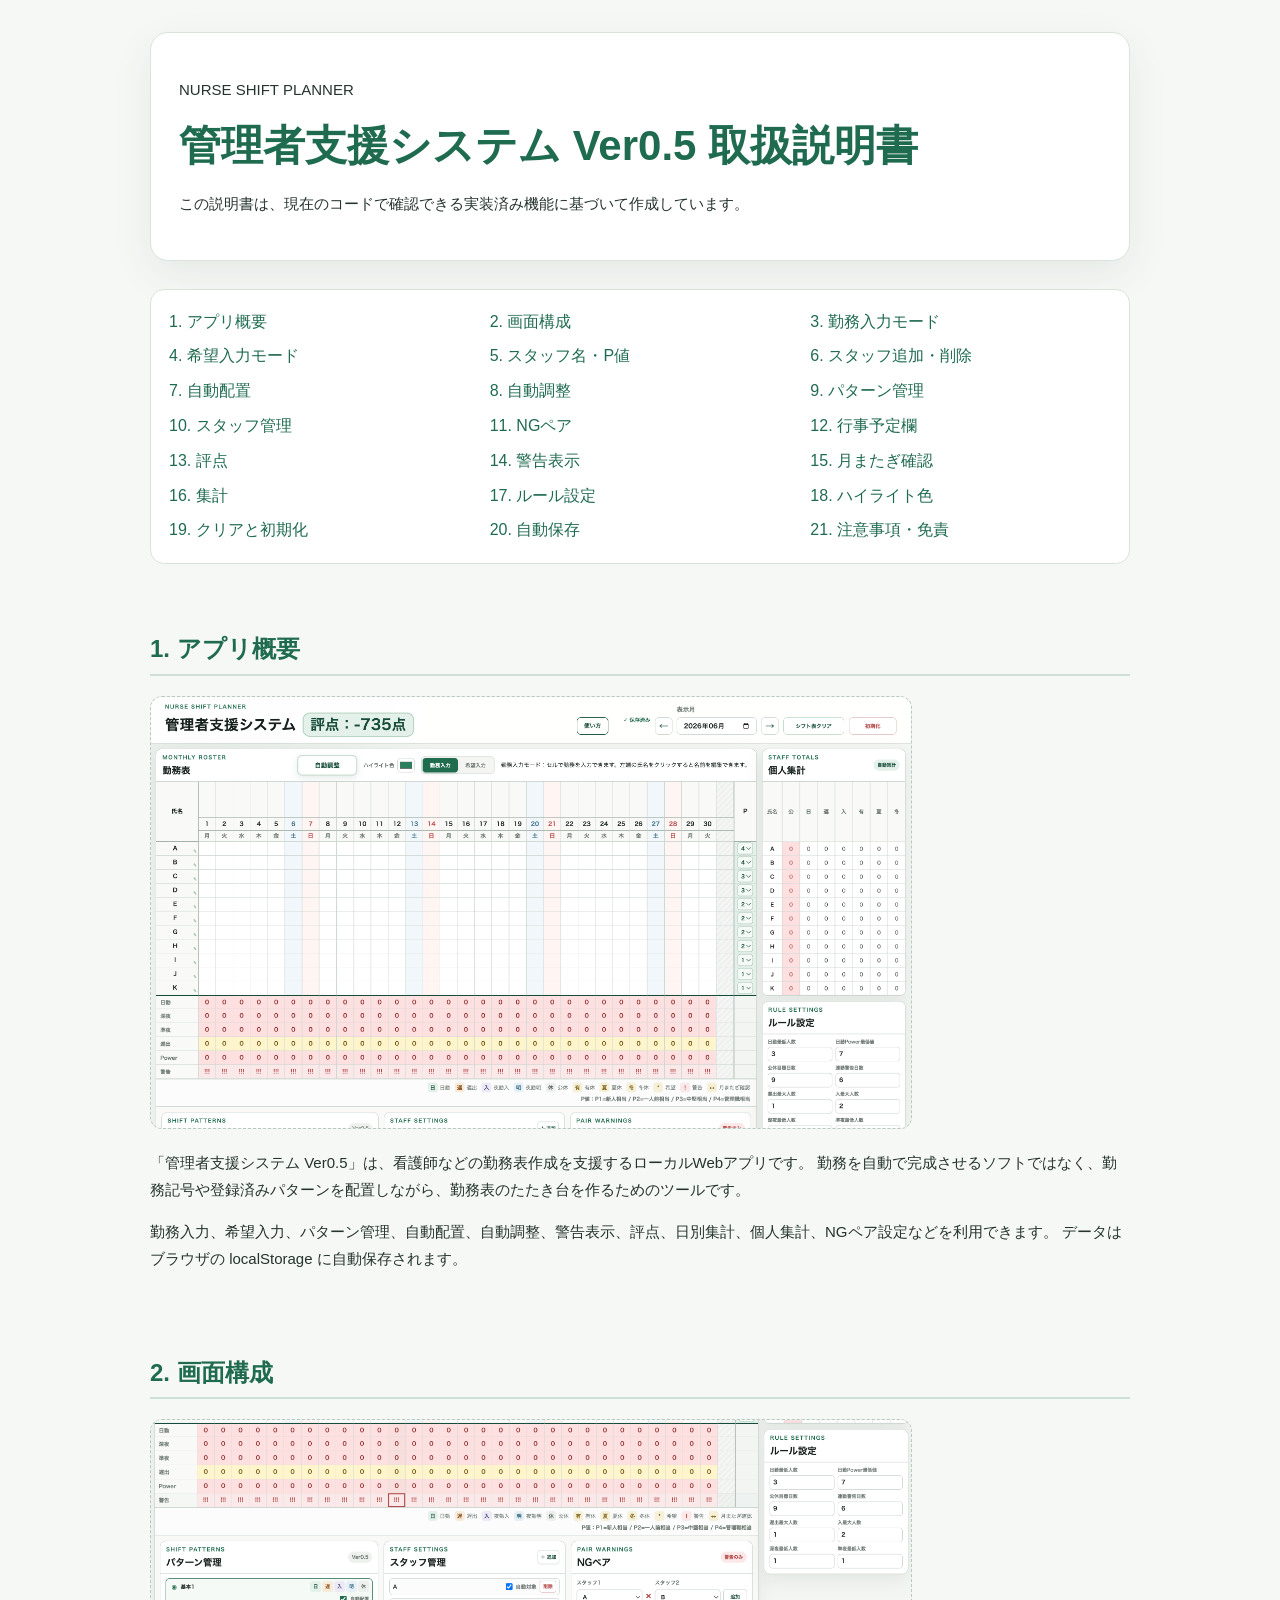
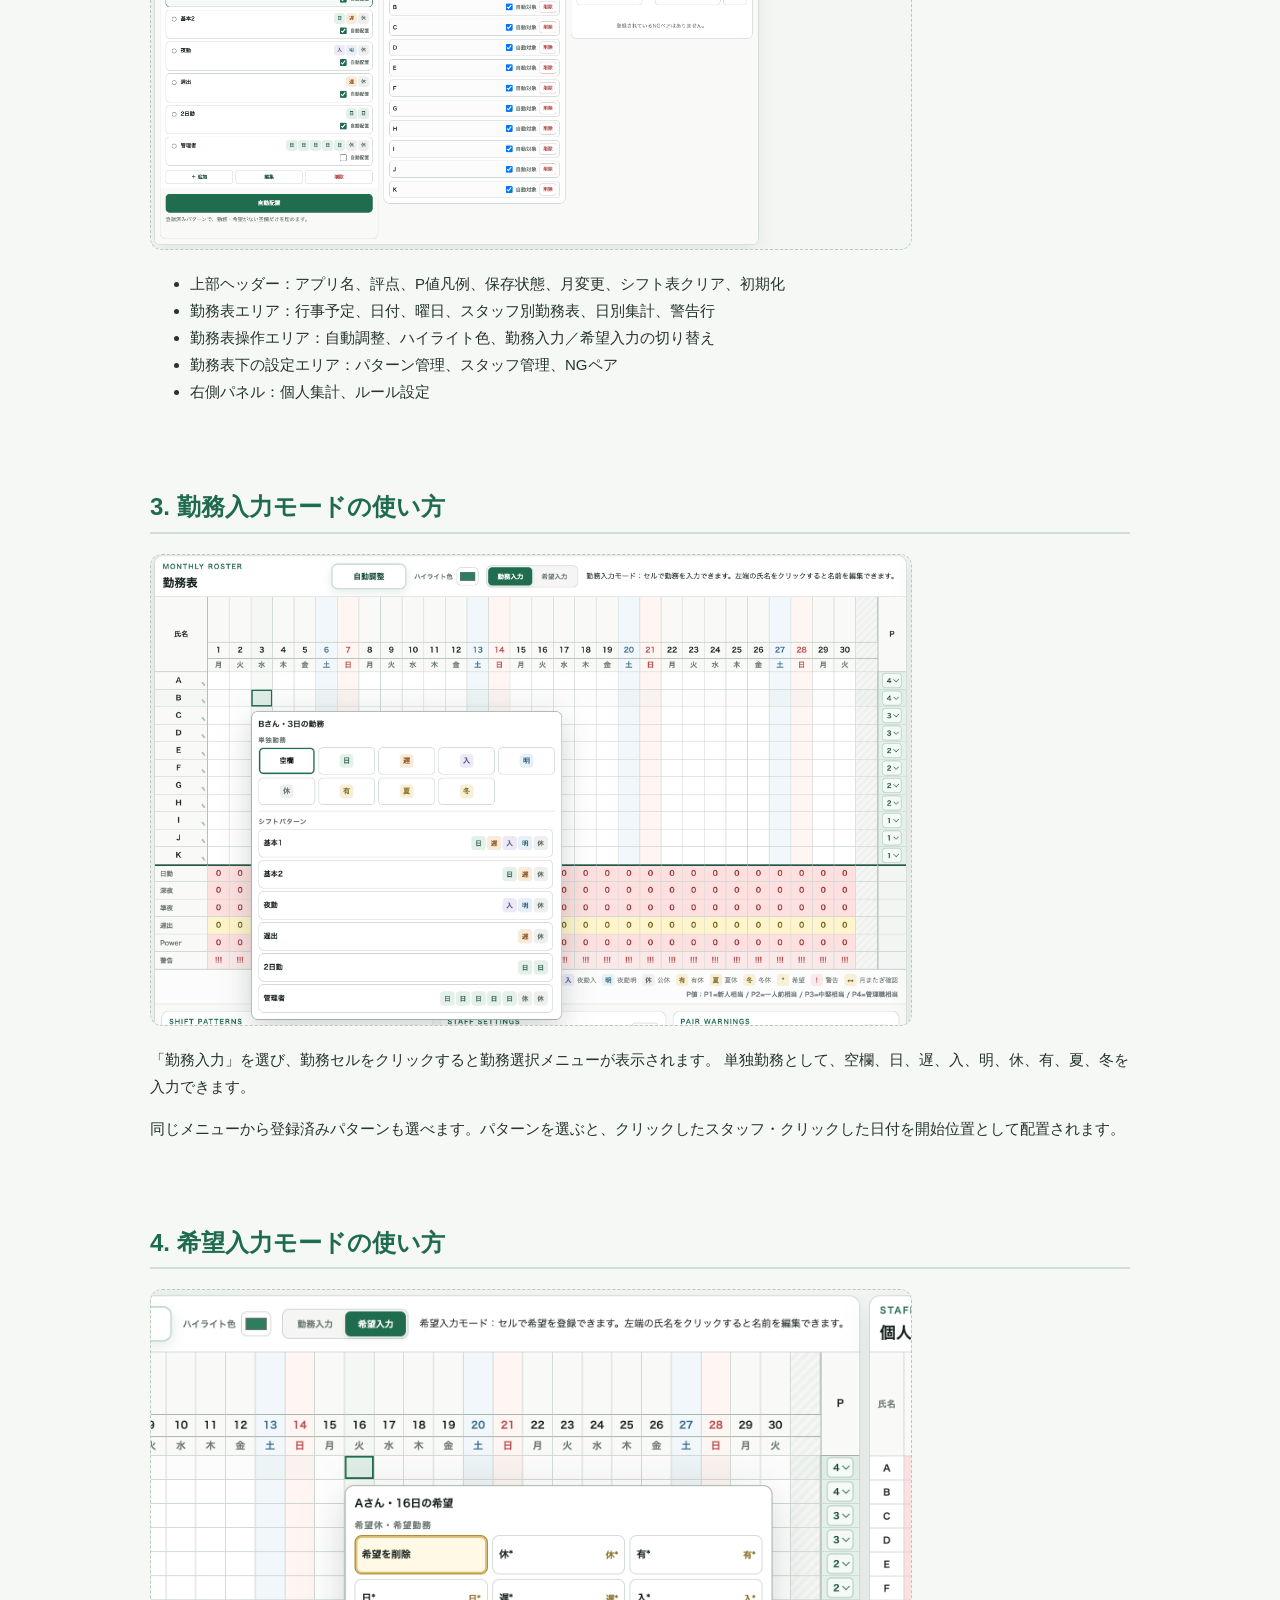
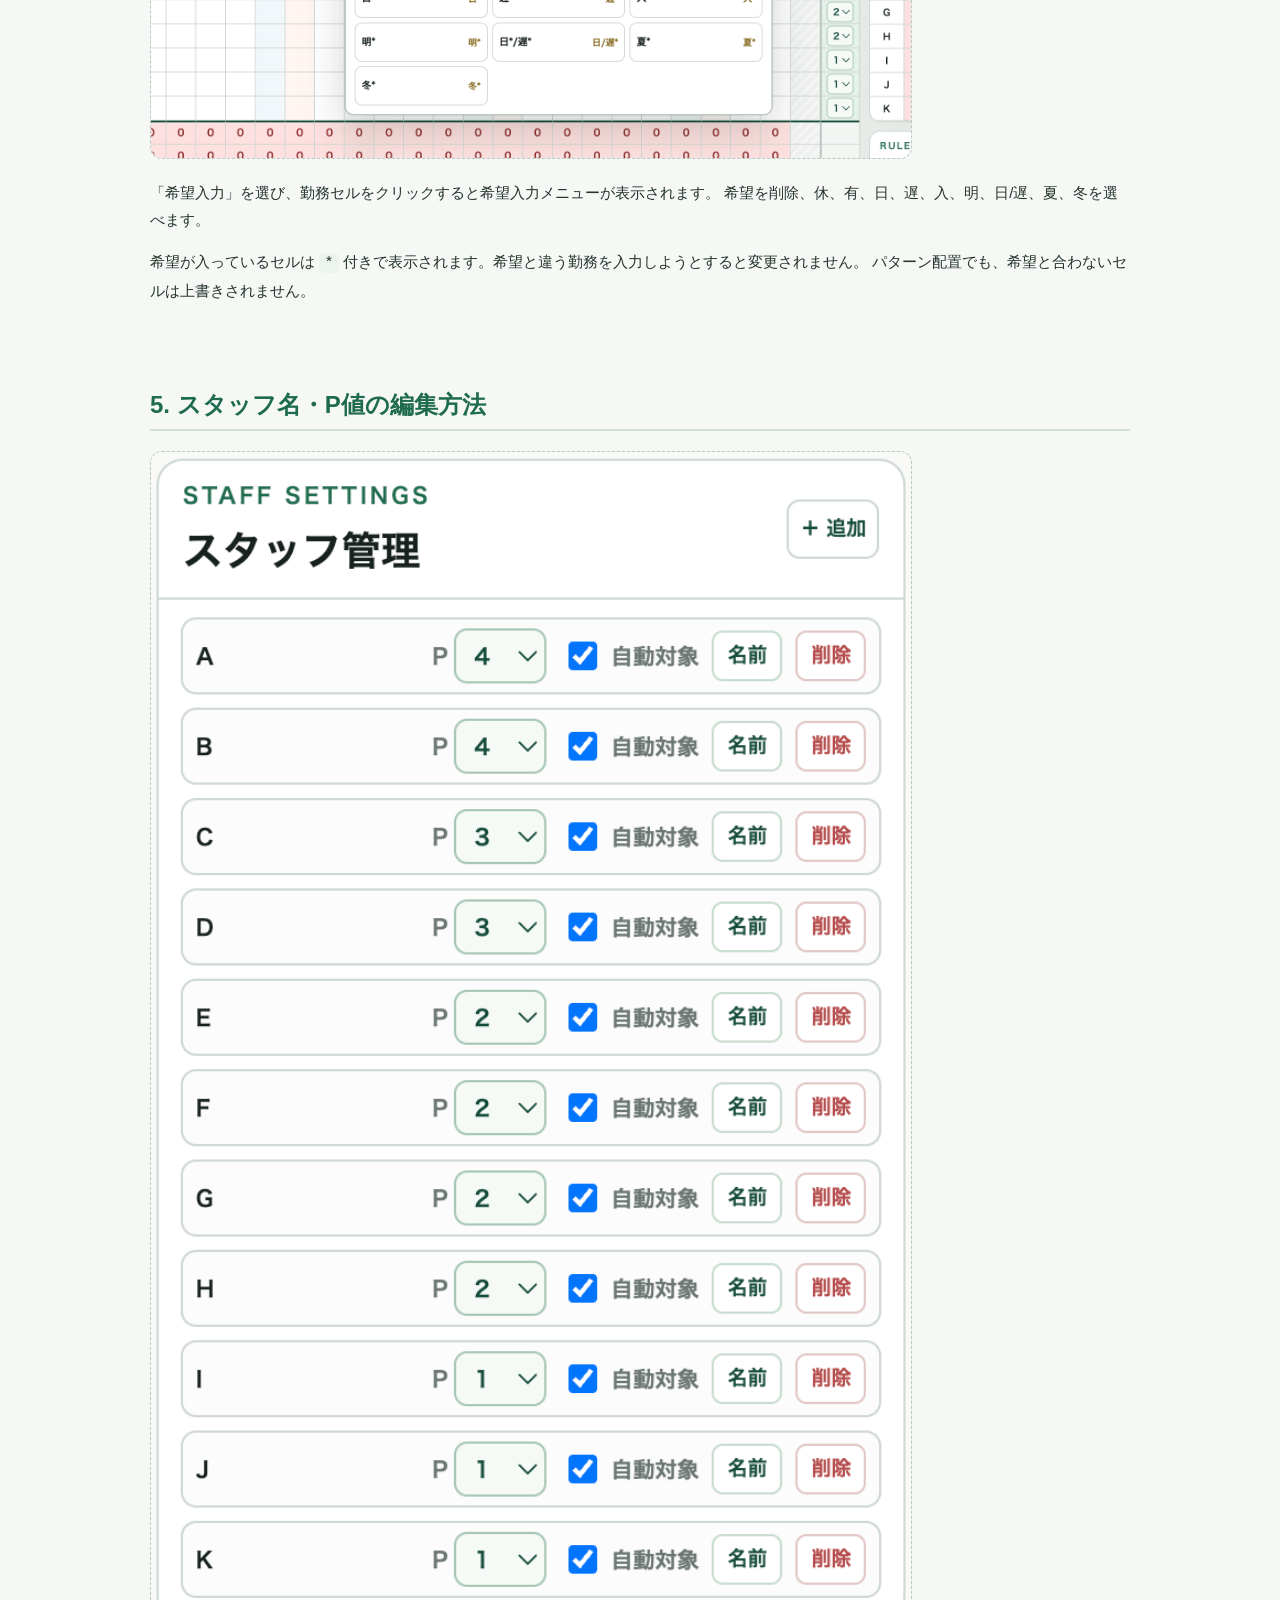
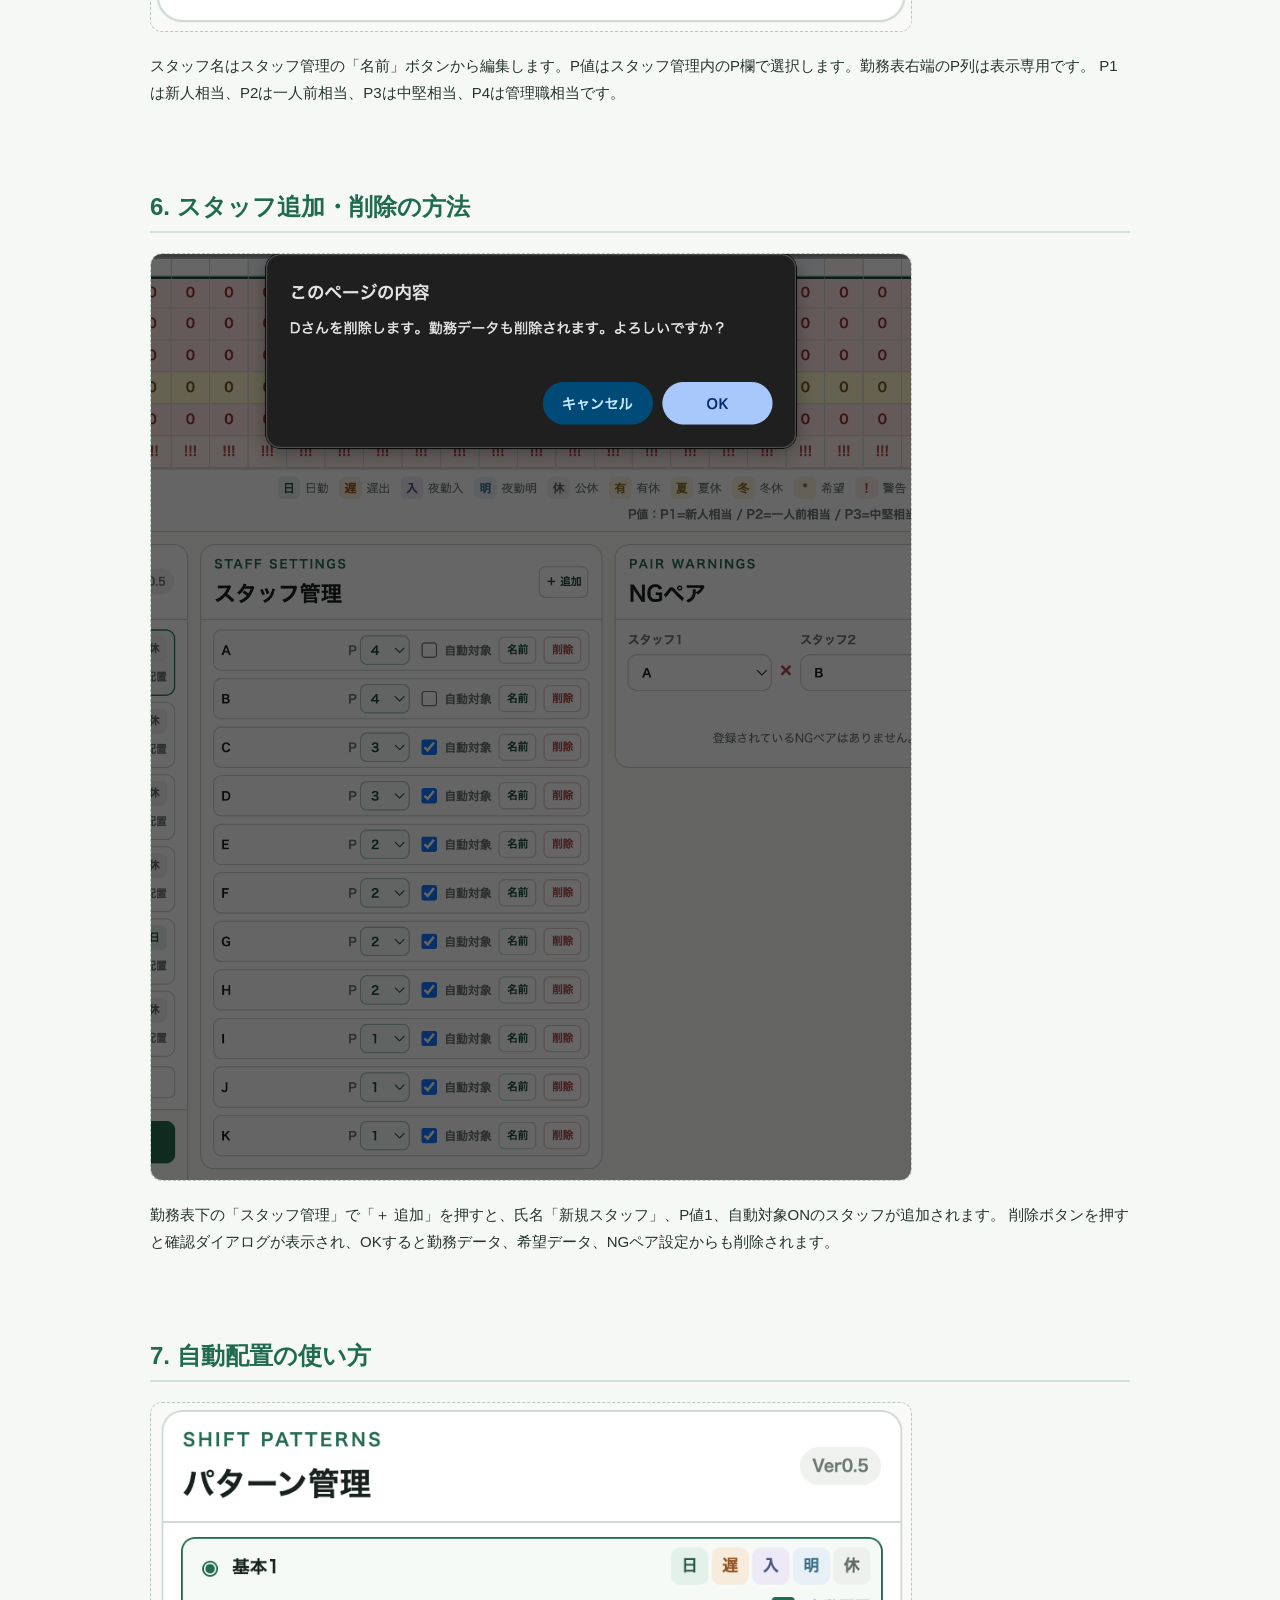
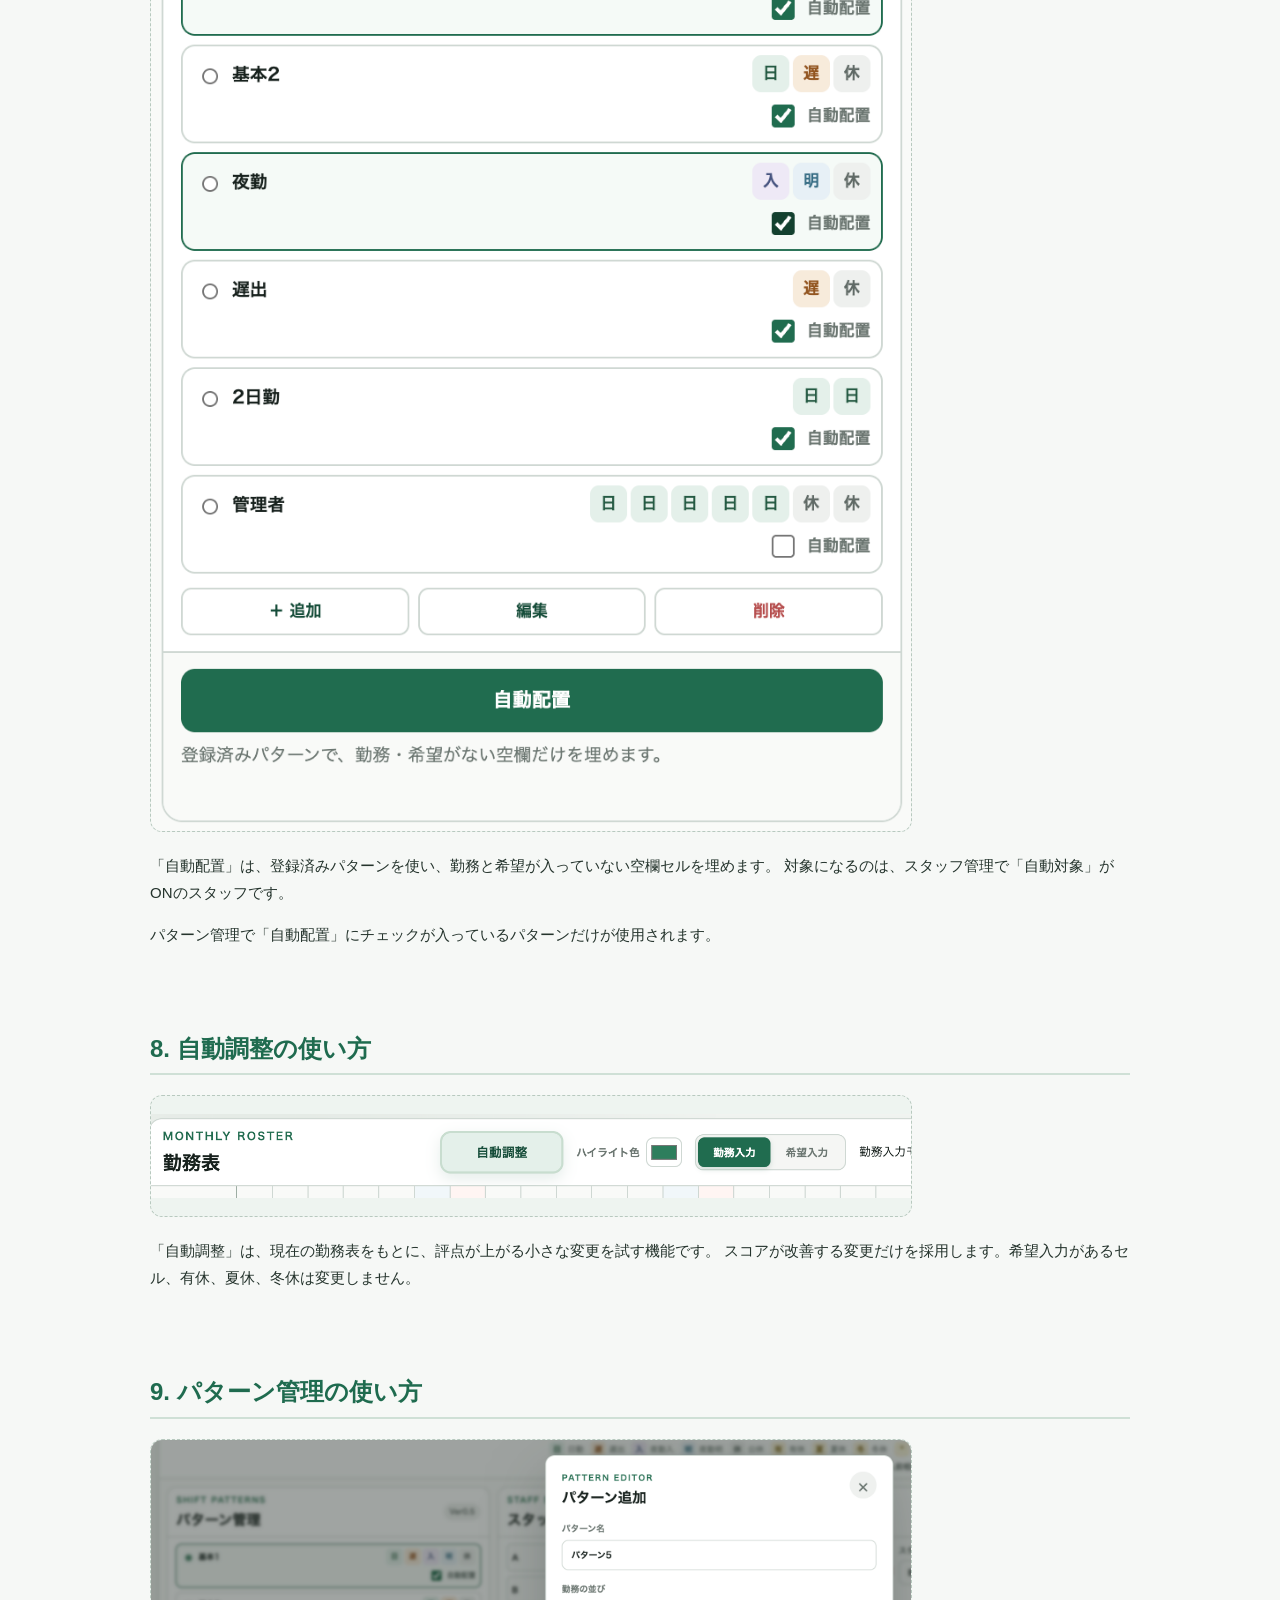
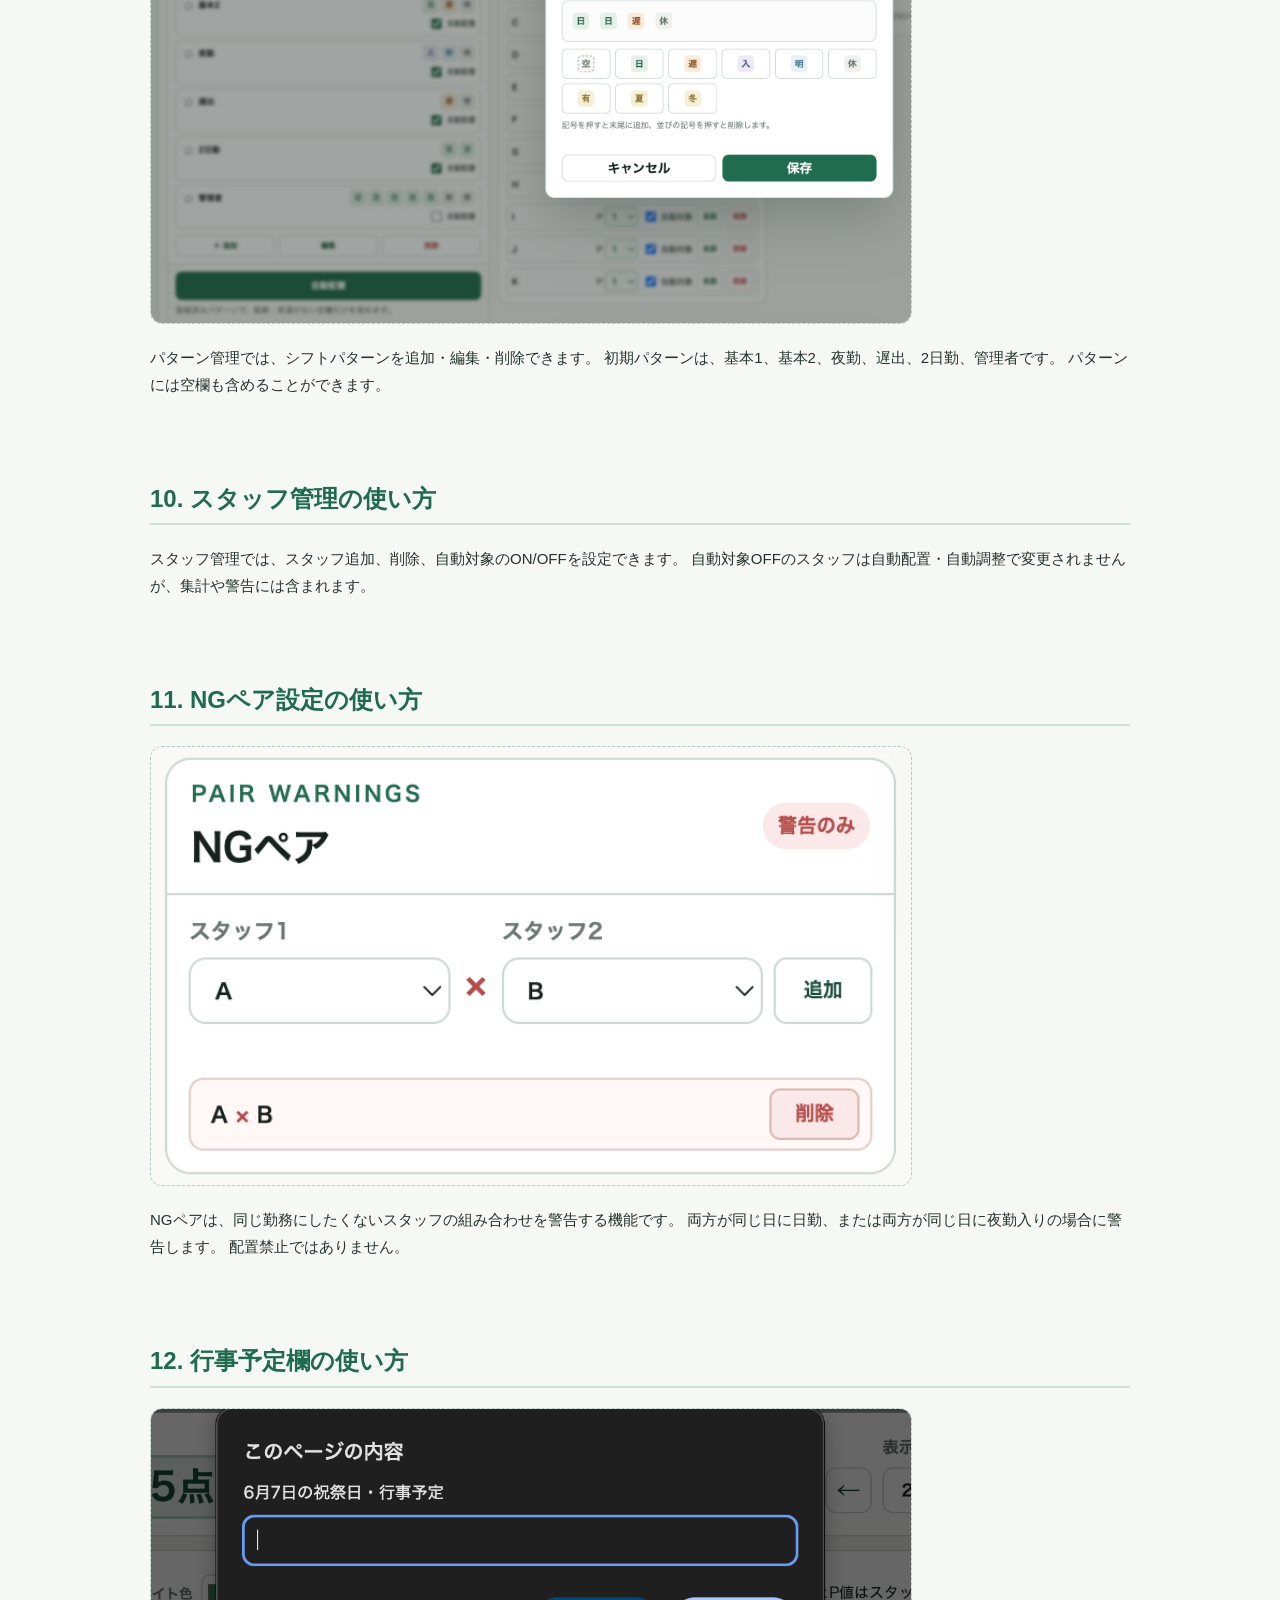
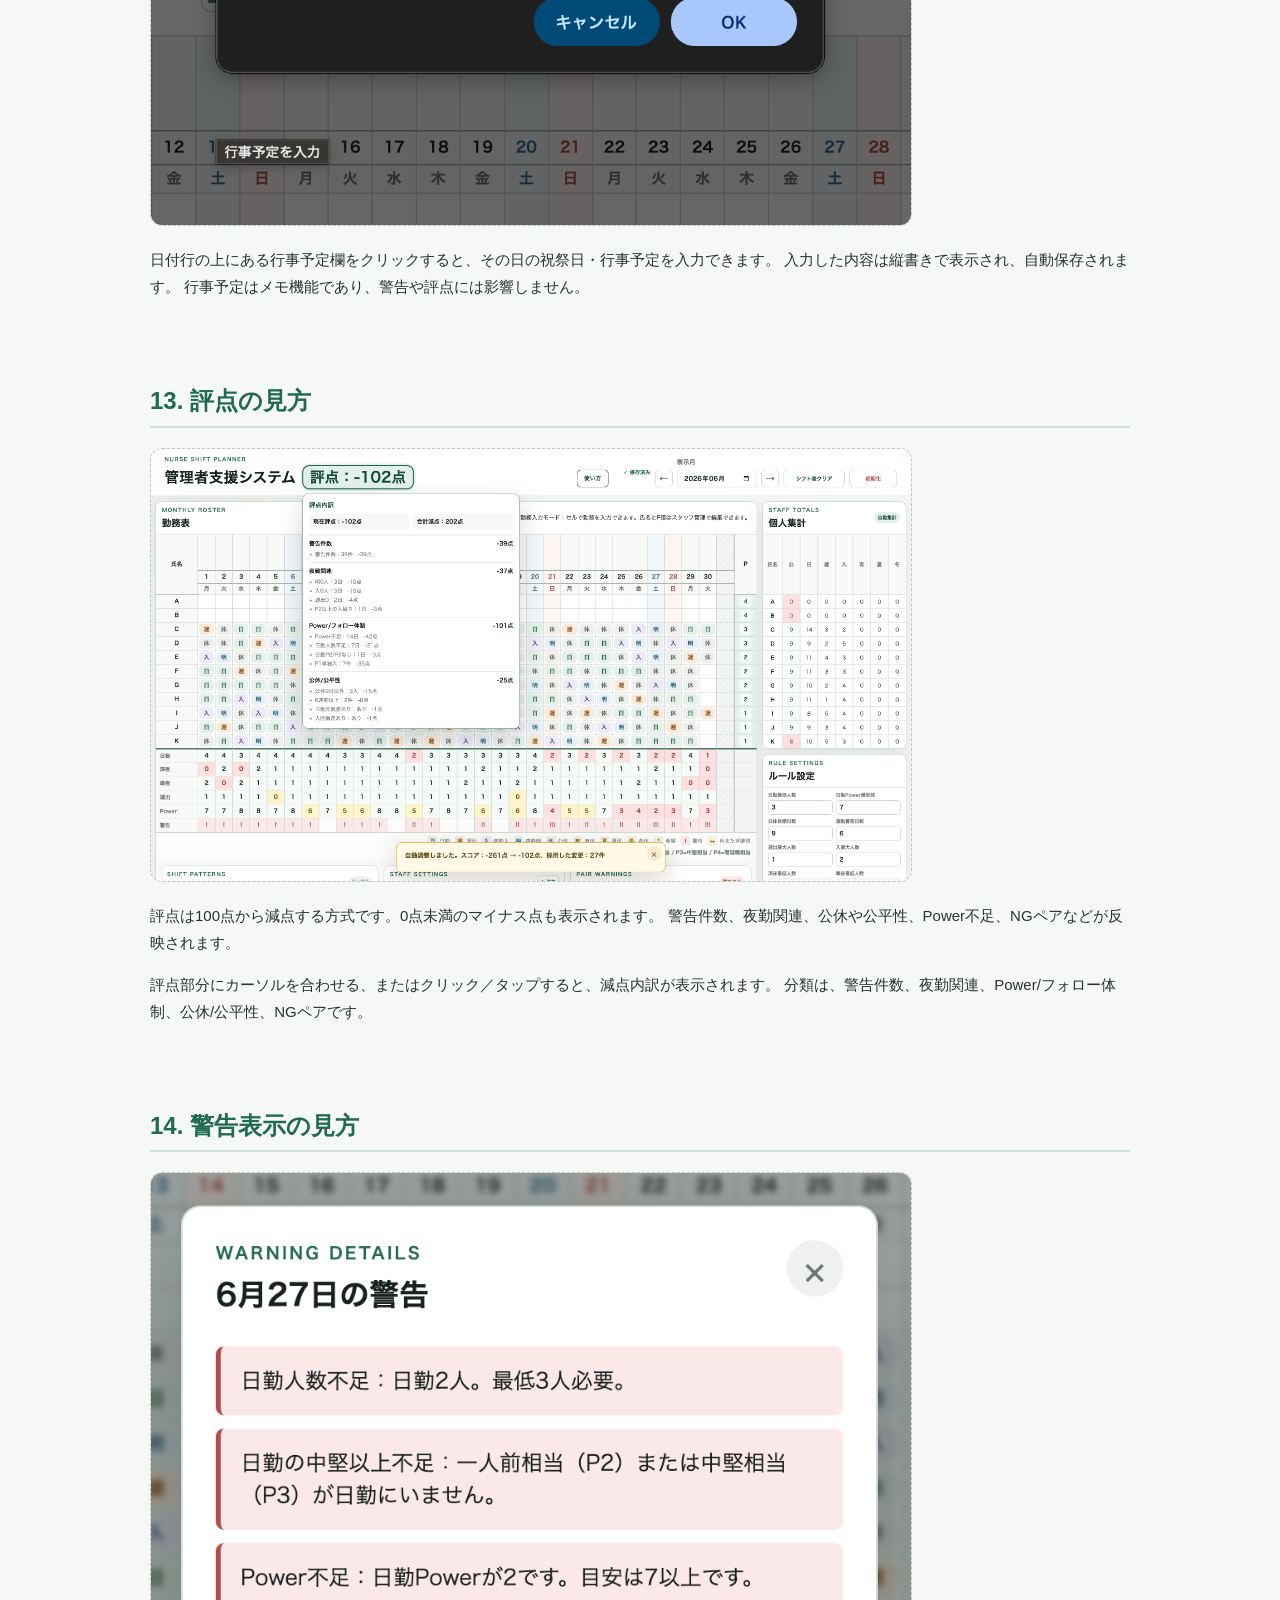
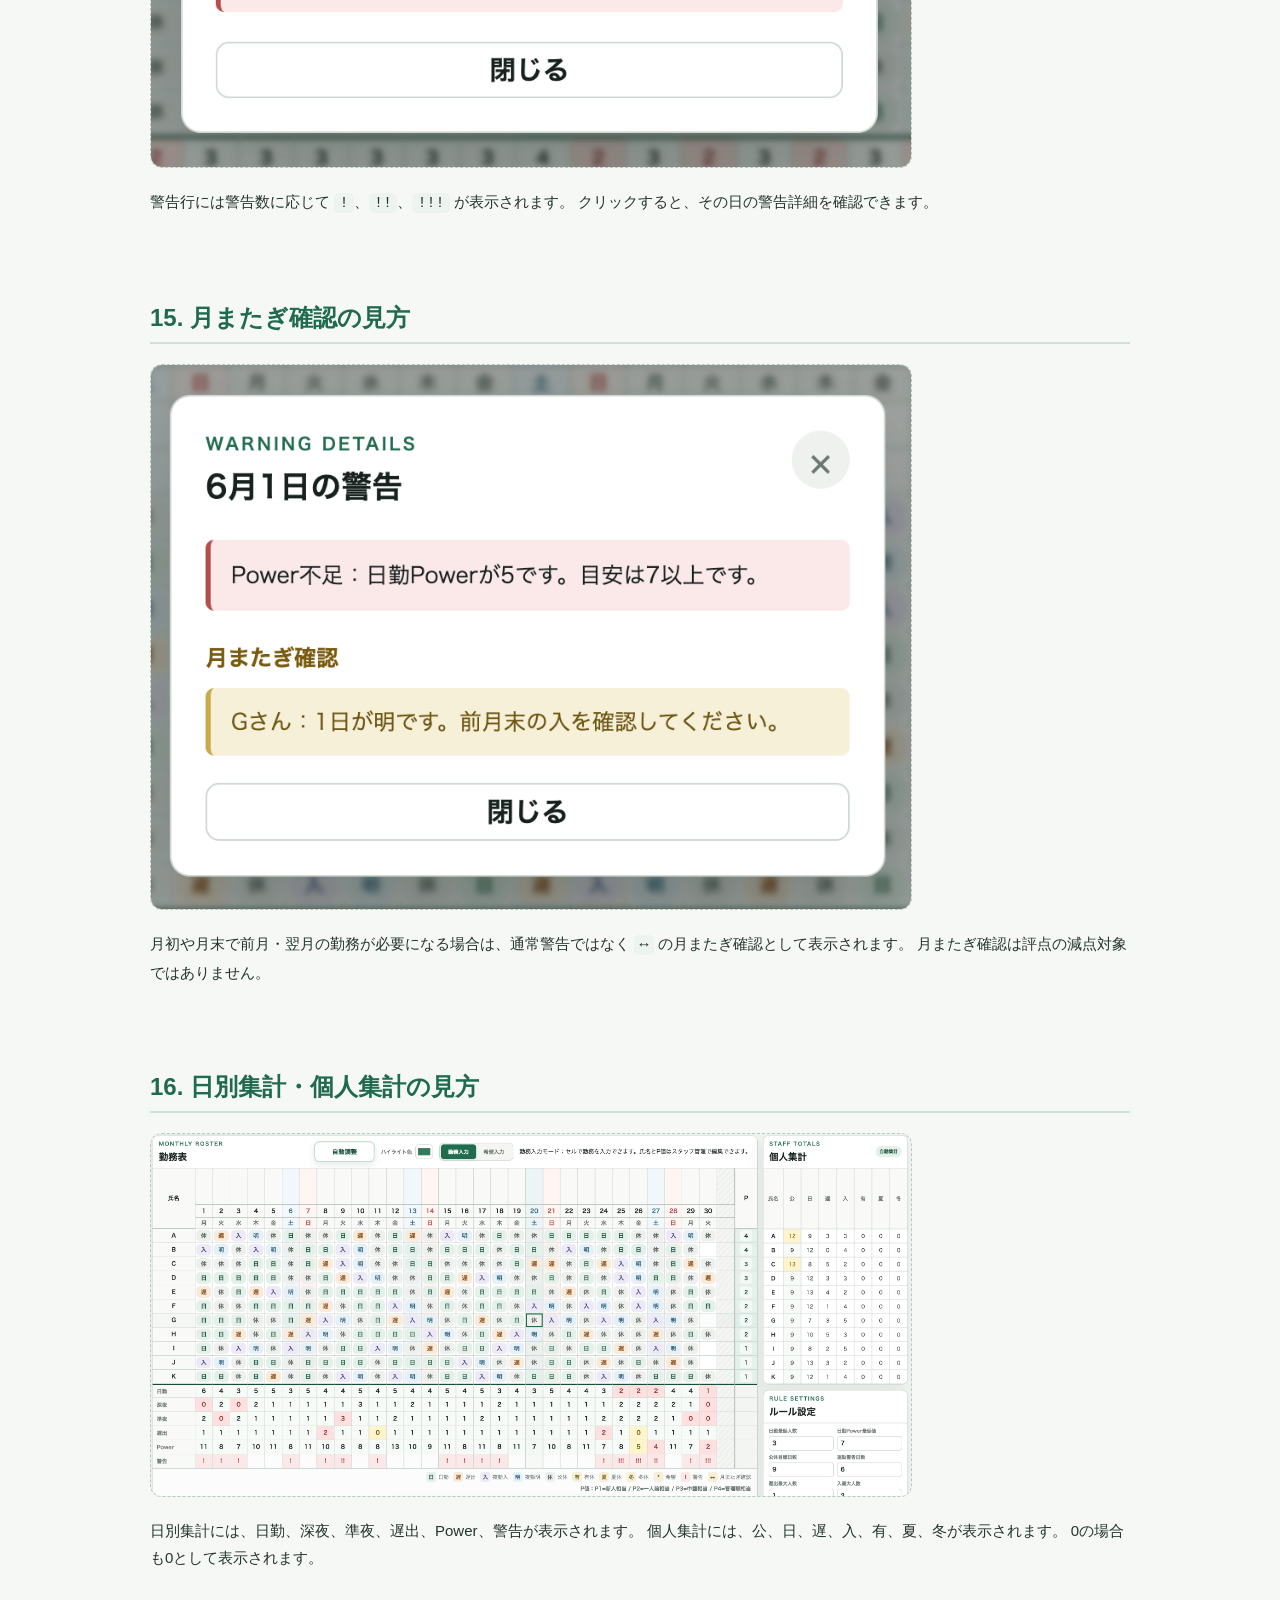
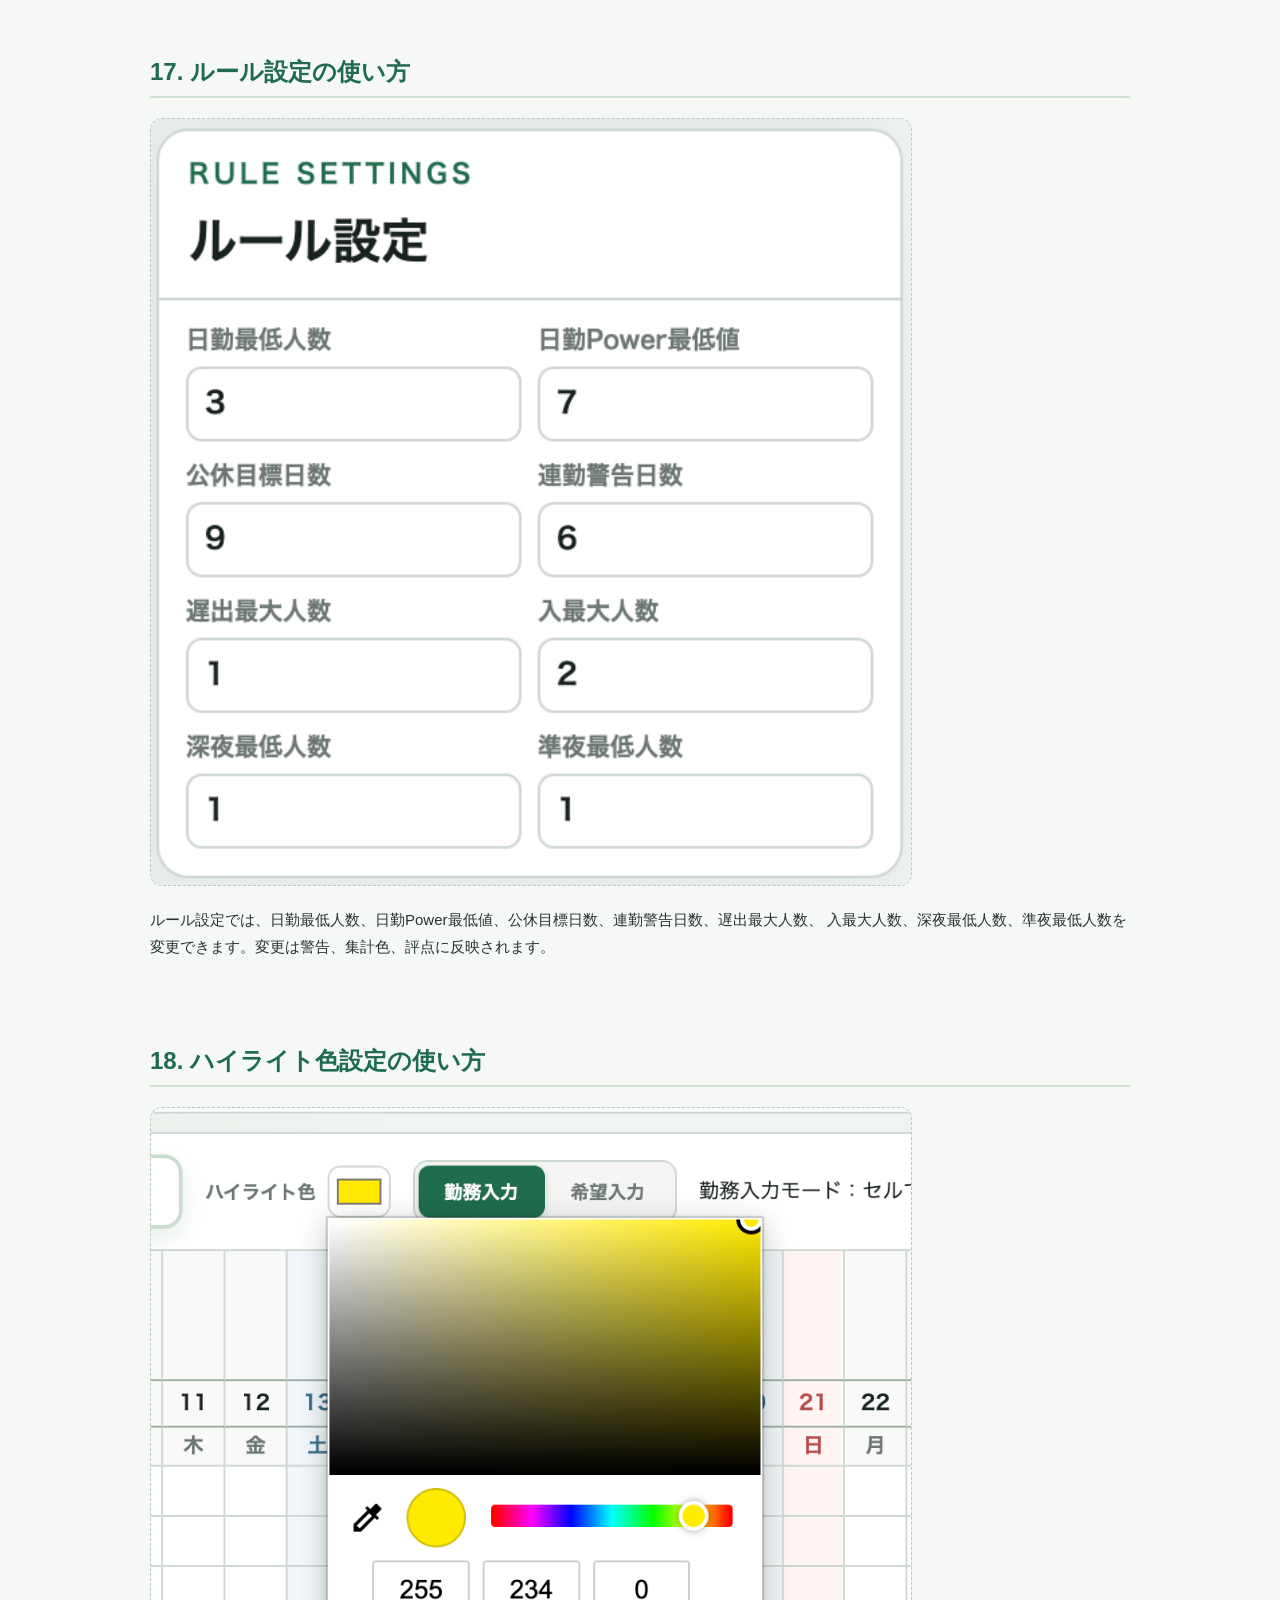
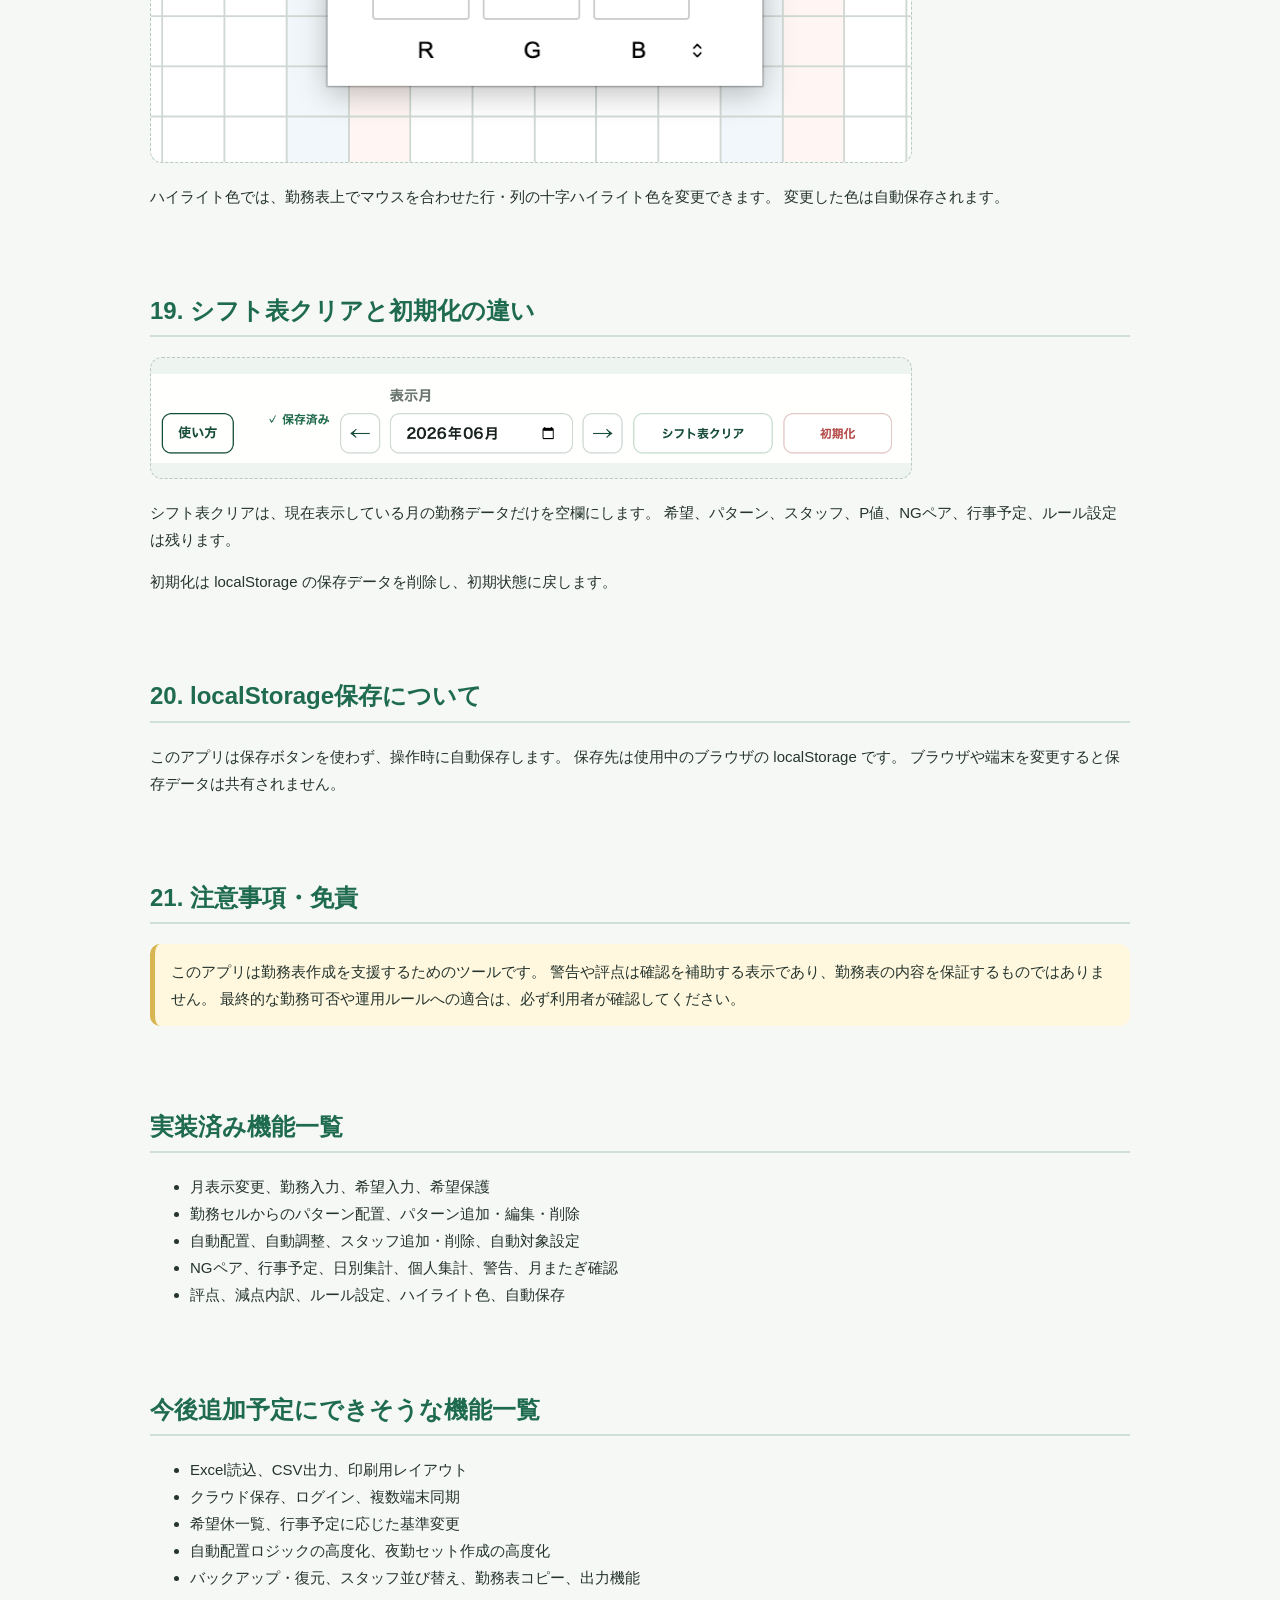
==== docs/manual.html @ bb464767 "Add files via upload" ====
<!doctype html>
<html lang="ja">
  <head>
    <meta charset="UTF-8" />
    <meta name="viewport" content="width=device-width, initial-scale=1.0" />
    <title>管理者支援システム Ver0.5 取扱説明書</title>
    <style>
      :root {
        color: #25342d;
        background: #f6f8f6;
        font-family:
          -apple-system, BlinkMacSystemFont, "Segoe UI", "Hiragino Sans",
          "Yu Gothic", sans-serif;
        line-height: 1.8;
      }

      body {
        margin: 0;
      }

      main {
        max-width: 980px;
        margin: 0 auto;
        padding: 32px 18px 56px;
      }

      header {
        margin-bottom: 28px;
        padding: 28px;
        border: 1px solid #d9e3dc;
        border-radius: 18px;
        background: white;
        box-shadow: 0 14px 40px rgba(35, 58, 45, 0.08);
      }

      h1,
      h2,
      h3 {
        line-height: 1.35;
      }

      h1 {
        margin: 0 0 8px;
        color: #1f6b4f;
        font-size: clamp(28px, 4vw, 42px);
      }

      h2 {
        margin-top: 40px;
        padding-bottom: 8px;
        border-bottom: 2px solid #cfe0d6;
        color: #1f6b4f;
        font-size: 24px;
      }

      h3 {
        margin-top: 28px;
        color: #2e7d5c;
      }

      p,
      li {
        font-size: 15px;
      }

      a {
        color: #1f6b4f;
      }

      img {
        display: block;
        width: 100%;
        max-width: 760px;
        min-height: 120px;
        margin: 14px 0 20px;
        border: 1px dashed #b8c9bf;
        border-radius: 12px;
        object-fit: contain;
        background: #eef4f0;
      }

      code {
        padding: 0.1em 0.35em;
        border-radius: 5px;
        background: #edf3ef;
      }

      .note {
        padding: 14px 16px;
        border-left: 5px solid #d8b54e;
        border-radius: 10px;
        background: #fff8df;
      }

      .toc {
        display: grid;
        grid-template-columns: repeat(auto-fit, minmax(230px, 1fr));
        gap: 6px 20px;
        padding: 18px;
        border: 1px solid #d9e3dc;
        border-radius: 14px;
        background: white;
      }

      .toc a {
        text-decoration: none;
      }

      section {
        margin-top: 28px;
        padding: 1px 0;
      }

      section,
      img,
      ul,
      .note {
        break-inside: avoid;
      }

      @media print {
        @page {
          size: A4;
          margin: 14mm 13mm;
        }

        * {
          box-shadow: none !important;
        }

        :root {
          color: #000;
          background: #fff;
          line-height: 1.65;
        }

        body {
          background: white;
        }

        main {
          max-width: none;
          padding: 0;
        }

        header {
          margin-bottom: 12mm;
          padding: 0 0 8mm;
          border: 0;
          border-bottom: 1px solid #999;
          border-radius: 0;
          background: #fff;
        }

        .toc,
        .no-print {
          display: none !important;
        }

        h1 {
          color: #000;
          font-size: 22pt;
        }

        h2 {
          margin-top: 9mm;
          padding-bottom: 2.5mm;
          border-bottom: 1px solid #999;
          color: #000;
          font-size: 16pt;
          break-after: avoid;
        }

        h3 {
          color: #000;
          font-size: 12pt;
          break-after: avoid;
        }

        p,
        li {
          font-size: 10.5pt;
        }

        section {
          margin-top: 7mm;
          break-inside: avoid;
          page-break-inside: avoid;
        }

        img {
          max-width: 100%;
          min-height: 32mm;
          max-height: 105mm;
          margin: 3mm 0 5mm;
          border-color: #bbb;
          border-radius: 3mm;
          background: #fff;
          break-inside: avoid;
          page-break-inside: avoid;
        }

        .toc {
          box-shadow: none;
        }

        a {
          color: #000;
        }
      }
    </style>
  </head>
  <body>
    <main>
      <header>
        <p>NURSE SHIFT PLANNER</p>
        <h1>管理者支援システム Ver0.5 取扱説明書</h1>
        <p>
          この説明書は、現在のコードで確認できる実装済み機能に基づいて作成しています。
        </p>
      </header>

      <nav class="toc no-print" aria-label="目次">
        <a href="#overview">1. アプリ概要</a>
        <a href="#layout">2. 画面構成</a>
        <a href="#shift-input">3. 勤務入力モード</a>
        <a href="#request-input">4. 希望入力モード</a>
        <a href="#staff-power">5. スタッフ名・P値</a>
        <a href="#staff-add-delete">6. スタッフ追加・削除</a>
        <a href="#auto-placement">7. 自動配置</a>
        <a href="#auto-adjustment">8. 自動調整</a>
        <a href="#patterns">9. パターン管理</a>
        <a href="#staff-management">10. スタッフ管理</a>
        <a href="#ng-pair">11. NGペア</a>
        <a href="#day-notes">12. 行事予定欄</a>
        <a href="#score">13. 評点</a>
        <a href="#warnings">14. 警告表示</a>
        <a href="#boundary">15. 月またぎ確認</a>
        <a href="#summary">16. 集計</a>
        <a href="#rules">17. ルール設定</a>
        <a href="#highlight">18. ハイライト色</a>
        <a href="#clear-reset">19. クリアと初期化</a>
        <a href="#storage">20. 自動保存</a>
        <a href="#notes">21. 注意事項・免責</a>
      </nav>

      <section id="overview">
        <h2>1. アプリ概要</h2>
        <img src="images/main-screen.png" alt="勤務表メイン画面" />
        <p>
          「管理者支援システム Ver0.5」は、看護師などの勤務表作成を支援するローカルWebアプリです。
          勤務を自動で完成させるソフトではなく、勤務記号や登録済みパターンを配置しながら、勤務表のたたき台を作るためのツールです。
        </p>
        <p>
          勤務入力、希望入力、パターン管理、自動配置、自動調整、警告表示、評点、日別集計、個人集計、NGペア設定などを利用できます。
          データはブラウザの localStorage に自動保存されます。
        </p>
      </section>

      <section id="layout">
        <h2>2. 画面構成</h2>
        <img src="images/screen-layout.png" alt="画面構成" />
        <ul>
          <li>上部ヘッダー：アプリ名、評点、P値凡例、保存状態、月変更、シフト表クリア、初期化</li>
          <li>勤務表エリア：行事予定、日付、曜日、スタッフ別勤務表、日別集計、警告行</li>
          <li>勤務表操作エリア：自動調整、ハイライト色、勤務入力／希望入力の切り替え</li>
          <li>勤務表下の設定エリア：パターン管理、スタッフ管理、NGペア</li>
          <li>右側パネル：個人集計、ルール設定</li>
        </ul>
      </section>

      <section id="shift-input">
        <h2>3. 勤務入力モードの使い方</h2>
        <img src="images/shift-input-mode.png" alt="勤務入力モード" />
        <p>
          「勤務入力」を選び、勤務セルをクリックすると勤務選択メニューが表示されます。
          単独勤務として、空欄、日、遅、入、明、休、有、夏、冬を入力できます。
        </p>
        <p>
          同じメニューから登録済みパターンも選べます。パターンを選ぶと、クリックしたスタッフ・クリックした日付を開始位置として配置されます。
        </p>
      </section>

      <section id="request-input">
        <h2>4. 希望入力モードの使い方</h2>
        <img src="images/request-input-mode.png" alt="希望入力モード" />
        <p>
          「希望入力」を選び、勤務セルをクリックすると希望入力メニューが表示されます。
          希望を削除、休、有、日、遅、入、明、日/遅、夏、冬を選べます。
        </p>
        <p>
          希望が入っているセルは <code>*</code> 付きで表示されます。希望と違う勤務を入力しようとすると変更されません。
          パターン配置でも、希望と合わないセルは上書きされません。
        </p>
      </section>

      <section id="staff-power">
        <h2>5. スタッフ名・P値の編集方法</h2>
        <img src="images/staff-edit.png" alt="スタッフ編集" />
        <p>
          スタッフ名はスタッフ管理の「名前」ボタンから編集します。P値はスタッフ管理内のP欄で選択します。勤務表右端のP列は表示専用です。
          P1は新人相当、P2は一人前相当、P3は中堅相当、P4は管理職相当です。
        </p>
      </section>

      <section id="staff-add-delete">
        <h2>6. スタッフ追加・削除の方法</h2>
        <img src="images/staff-add-delete.png" alt="スタッフ追加削除" />
        <p>
          勤務表下の「スタッフ管理」で「＋ 追加」を押すと、氏名「新規スタッフ」、P値1、自動対象ONのスタッフが追加されます。
          削除ボタンを押すと確認ダイアログが表示され、OKすると勤務データ、希望データ、NGペア設定からも削除されます。
        </p>
      </section>

      <section id="auto-placement">
        <h2>7. 自動配置の使い方</h2>
        <img src="images/auto-placement.png" alt="自動配置" />
        <p>
          「自動配置」は、登録済みパターンを使い、勤務と希望が入っていない空欄セルを埋めます。
          対象になるのは、スタッフ管理で「自動対象」がONのスタッフです。
        </p>
        <p>
          パターン管理で「自動配置」にチェックが入っているパターンだけが使用されます。
        </p>
      </section>

      <section id="auto-adjustment">
        <h2>8. 自動調整の使い方</h2>
        <img src="images/auto-adjustment.png" alt="自動調整" />
        <p>
          「自動調整」は、現在の勤務表をもとに、評点が上がる小さな変更を試す機能です。
          スコアが改善する変更だけを採用します。希望入力があるセル、有休、夏休、冬休は変更しません。
        </p>
      </section>

      <section id="patterns">
        <h2>9. パターン管理の使い方</h2>
        <img src="images/pattern-management.png" alt="パターン管理" />
        <p>
          パターン管理では、シフトパターンを追加・編集・削除できます。
          初期パターンは、基本1、基本2、夜勤、遅出、2日勤、管理者です。
          パターンには空欄も含めることができます。
        </p>
      </section>

      <section id="staff-management">
        <h2>10. スタッフ管理の使い方</h2>
        <p>
          スタッフ管理では、スタッフ追加、削除、自動対象のON/OFFを設定できます。
          自動対象OFFのスタッフは自動配置・自動調整で変更されませんが、集計や警告には含まれます。
        </p>
      </section>

      <section id="ng-pair">
        <h2>11. NGペア設定の使い方</h2>
        <img src="images/ng-pair.png" alt="NGペア設定" />
        <p>
          NGペアは、同じ勤務にしたくないスタッフの組み合わせを警告する機能です。
          両方が同じ日に日勤、または両方が同じ日に夜勤入りの場合に警告します。
          配置禁止ではありません。
        </p>
      </section>

      <section id="day-notes">
        <h2>12. 行事予定欄の使い方</h2>
        <img src="images/day-notes.png" alt="行事予定欄" />
        <p>
          日付行の上にある行事予定欄をクリックすると、その日の祝祭日・行事予定を入力できます。
          入力した内容は縦書きで表示され、自動保存されます。
          行事予定はメモ機能であり、警告や評点には影響しません。
        </p>
      </section>

      <section id="score">
        <h2>13. 評点の見方</h2>
        <img src="images/shift-score.png" alt="評点" />
        <p>
          評点は100点から減点する方式です。0点未満のマイナス点も表示されます。
          警告件数、夜勤関連、公休や公平性、Power不足、NGペアなどが反映されます。
        </p>
        <p>
          評点部分にカーソルを合わせる、またはクリック／タップすると、減点内訳が表示されます。
          分類は、警告件数、夜勤関連、Power/フォロー体制、公休/公平性、NGペアです。
        </p>

      </section>

      <section id="warnings">
        <h2>14. 警告表示の見方</h2>
        <img src="images/warnings.png" alt="警告表示" />
        <p>
          警告行には警告数に応じて <code>!</code>、<code>!!</code>、<code>!!!</code> が表示されます。
          クリックすると、その日の警告詳細を確認できます。
        </p>
      </section>

      <section id="boundary">
        <h2>15. 月またぎ確認の見方</h2>
        <img src="images/month-boundary.png" alt="月またぎ確認" />
        <p>
          月初や月末で前月・翌月の勤務が必要になる場合は、通常警告ではなく <code>↔</code> の月またぎ確認として表示されます。
          月またぎ確認は評点の減点対象ではありません。
        </p>
      </section>

      <section id="summary">
        <h2>16. 日別集計・個人集計の見方</h2>
        <img src="images/summary.png" alt="集計表示" />
        <p>
          日別集計には、日勤、深夜、準夜、遅出、Power、警告が表示されます。
          個人集計には、公、日、遅、入、有、夏、冬が表示されます。
          0の場合も0として表示されます。
        </p>
      </section>

      <section id="rules">
        <h2>17. ルール設定の使い方</h2>
        <img src="images/rule-settings.png" alt="ルール設定" />
        <p>
          ルール設定では、日勤最低人数、日勤Power最低値、公休目標日数、連勤警告日数、遅出最大人数、
          入最大人数、深夜最低人数、準夜最低人数を変更できます。変更は警告、集計色、評点に反映されます。
        </p>
      </section>

      <section id="highlight">
        <h2>18. ハイライト色設定の使い方</h2>
        <img src="images/highlight-color.png" alt="ハイライト色設定" />
        <p>
          ハイライト色では、勤務表上でマウスを合わせた行・列の十字ハイライト色を変更できます。
          変更した色は自動保存されます。
        </p>
      </section>

      <section id="clear-reset">
        <h2>19. シフト表クリアと初期化の違い</h2>
        <img src="images/clear-reset.png" alt="クリアと初期化" />
        <p>
          シフト表クリアは、現在表示している月の勤務データだけを空欄にします。
          希望、パターン、スタッフ、P値、NGペア、行事予定、ルール設定は残ります。
        </p>
        <p>
          初期化は localStorage の保存データを削除し、初期状態に戻します。
        </p>
      </section>

      <section id="storage">
        <h2>20. localStorage保存について</h2>
        <p>
          このアプリは保存ボタンを使わず、操作時に自動保存します。
          保存先は使用中のブラウザの localStorage です。
          ブラウザや端末を変更すると保存データは共有されません。
        </p>
      </section>

      <section id="notes">
        <h2>21. 注意事項・免責</h2>
        <p class="note">
          このアプリは勤務表作成を支援するためのツールです。
          警告や評点は確認を補助する表示であり、勤務表の内容を保証するものではありません。
          最終的な勤務可否や運用ルールへの適合は、必ず利用者が確認してください。
        </p>
      </section>

      <section>
        <h2>実装済み機能一覧</h2>
        <ul>
          <li>月表示変更、勤務入力、希望入力、希望保護</li>
          <li>勤務セルからのパターン配置、パターン追加・編集・削除</li>
          <li>自動配置、自動調整、スタッフ追加・削除、自動対象設定</li>
          <li>NGペア、行事予定、日別集計、個人集計、警告、月またぎ確認</li>
          <li>評点、減点内訳、ルール設定、ハイライト色、自動保存</li>
        </ul>
      </section>

      <section>
        <h2>今後追加予定にできそうな機能一覧</h2>
        <ul>
          <li>Excel読込、CSV出力、印刷用レイアウト</li>
          <li>クラウド保存、ログイン、複数端末同期</li>
          <li>希望休一覧、行事予定に応じた基準変更</li>
          <li>自動配置ロジックの高度化、夜勤セット作成の高度化</li>
          <li>バックアップ・復元、スタッフ並び替え、勤務表コピー、出力機能</li>
        </ul>
      </section>

      <section>
        <h2>短い紹介文</h2>
        <p>
          「管理者支援システム」は、勤務表作成時の入力・確認・調整を支援するWebアプリです。
          勤務記号やシフトパターンを配置しながら、希望勤務、警告、集計、評点を確認できます。
          自動配置と自動調整により、空欄を埋めるたたき台作成やスコア改善を補助し、最終確認は管理者が行えるよう設計されています。
        </p>
      </section>
    </main>
  </body>
</html>
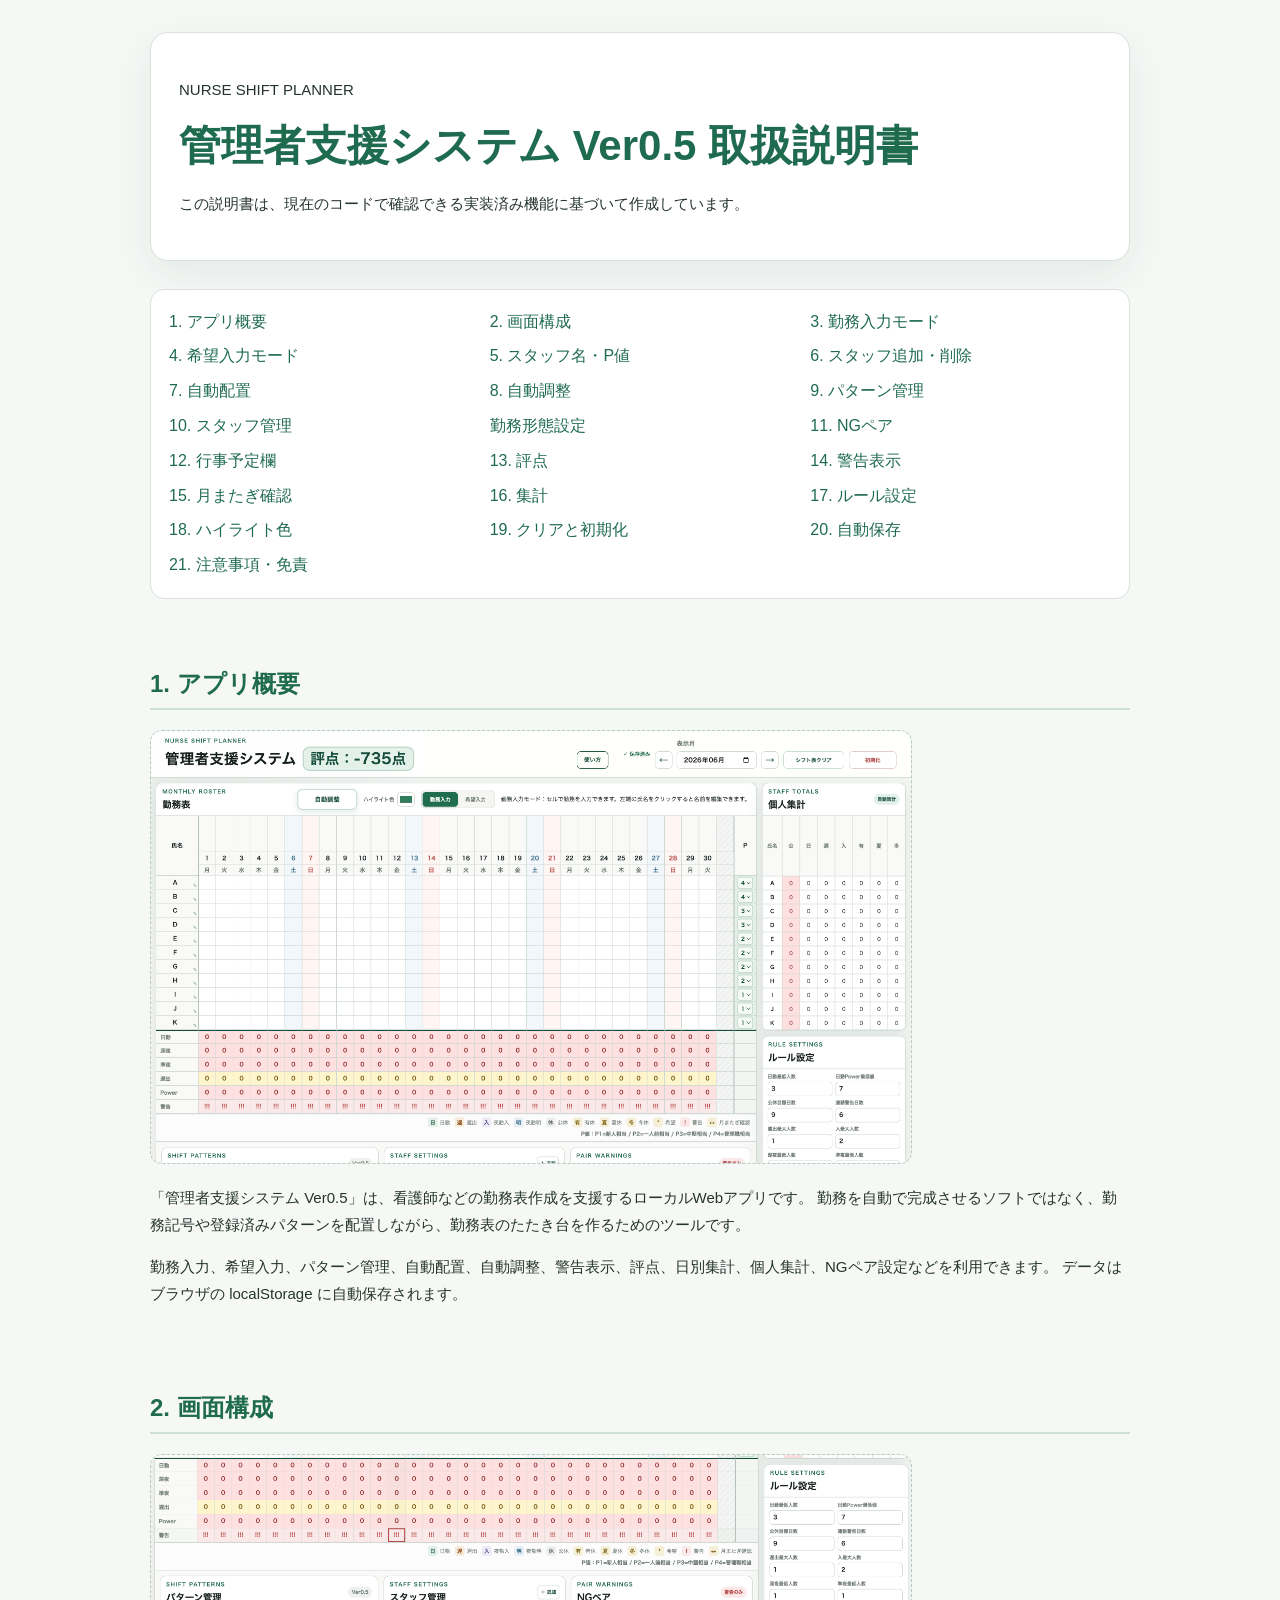
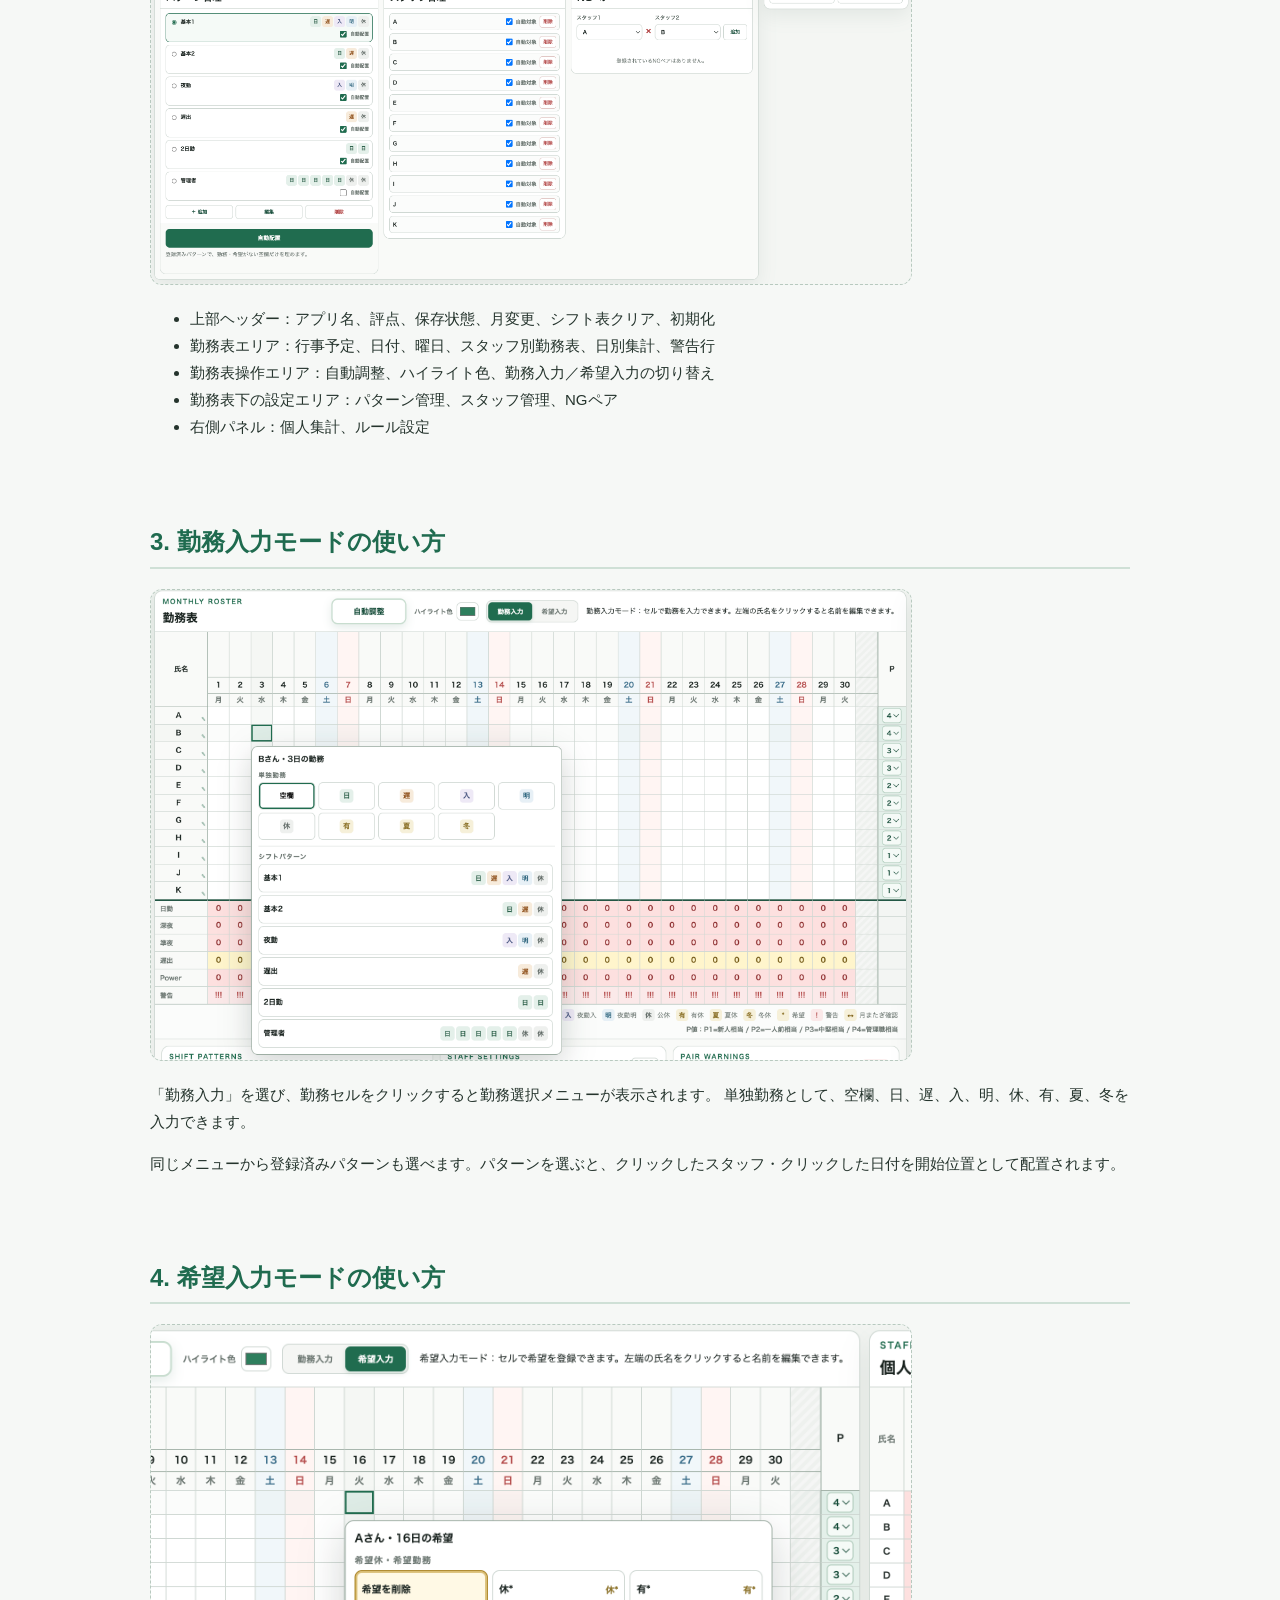
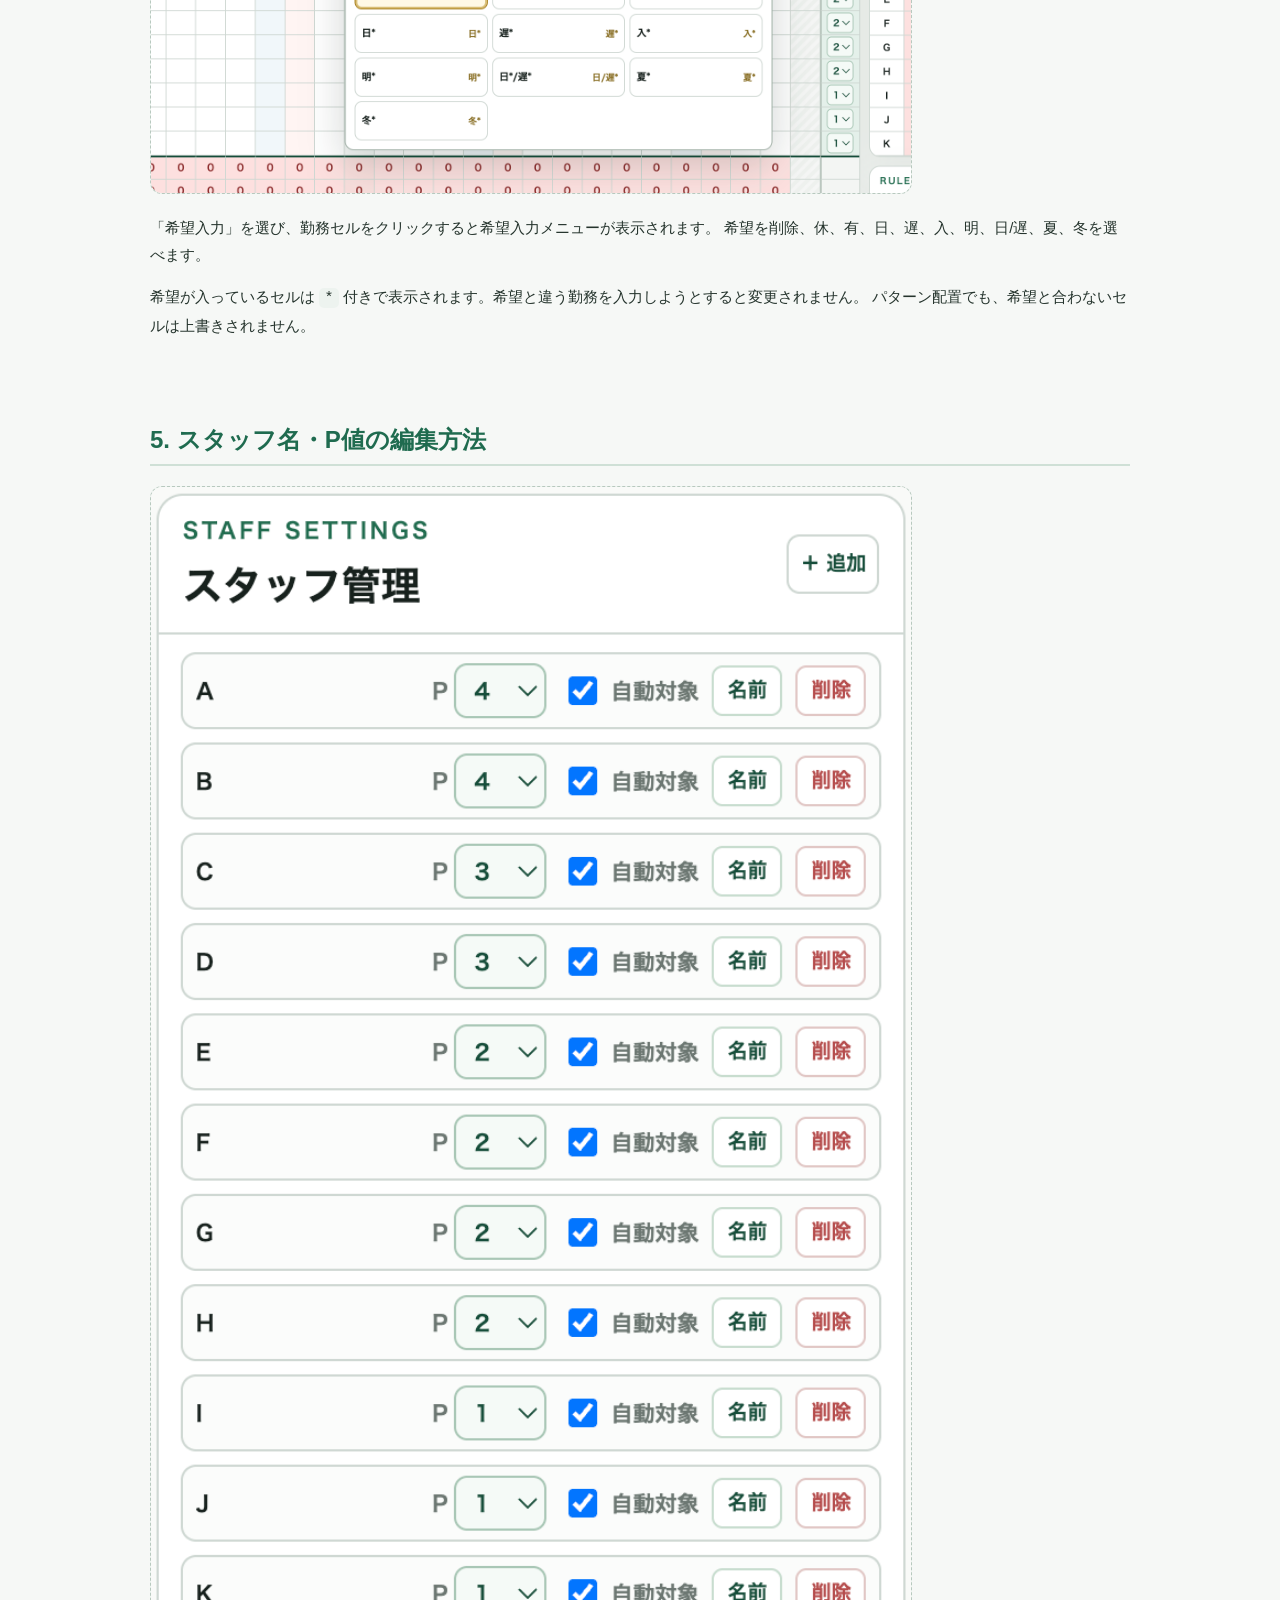
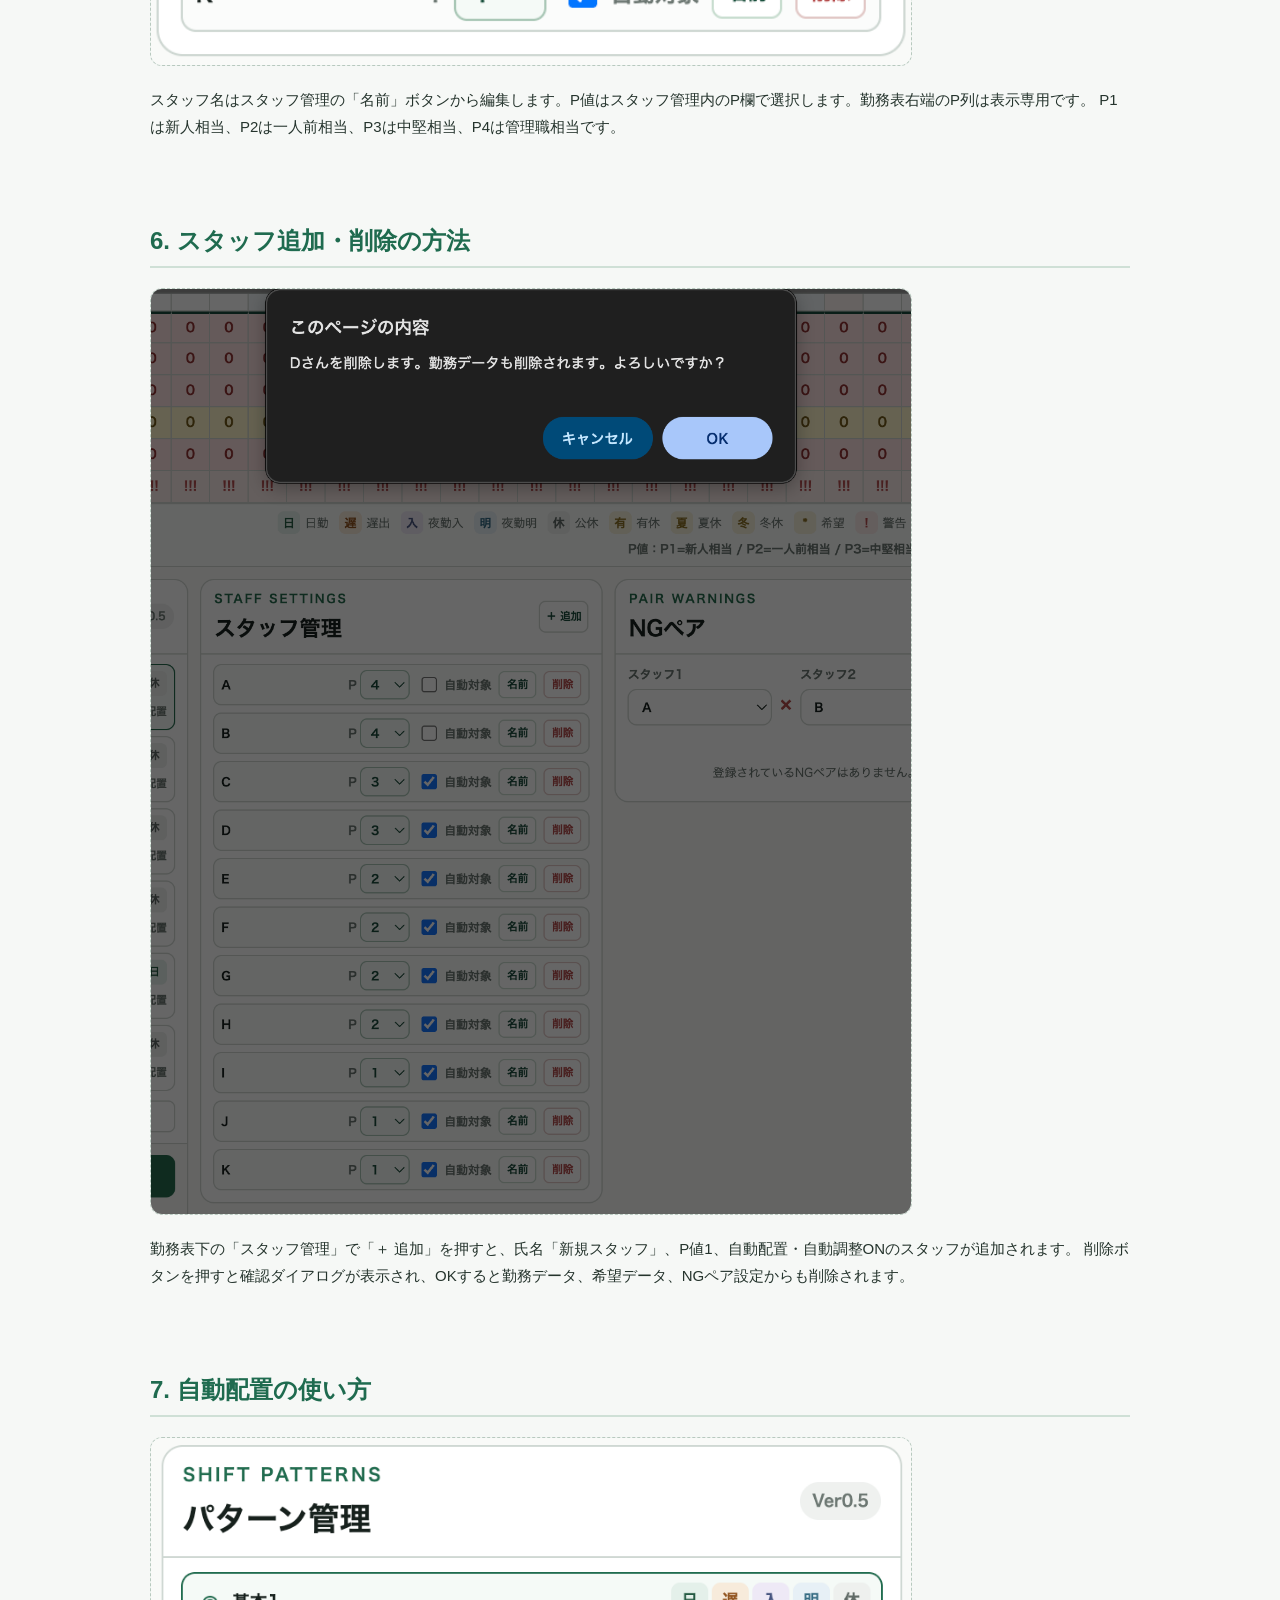
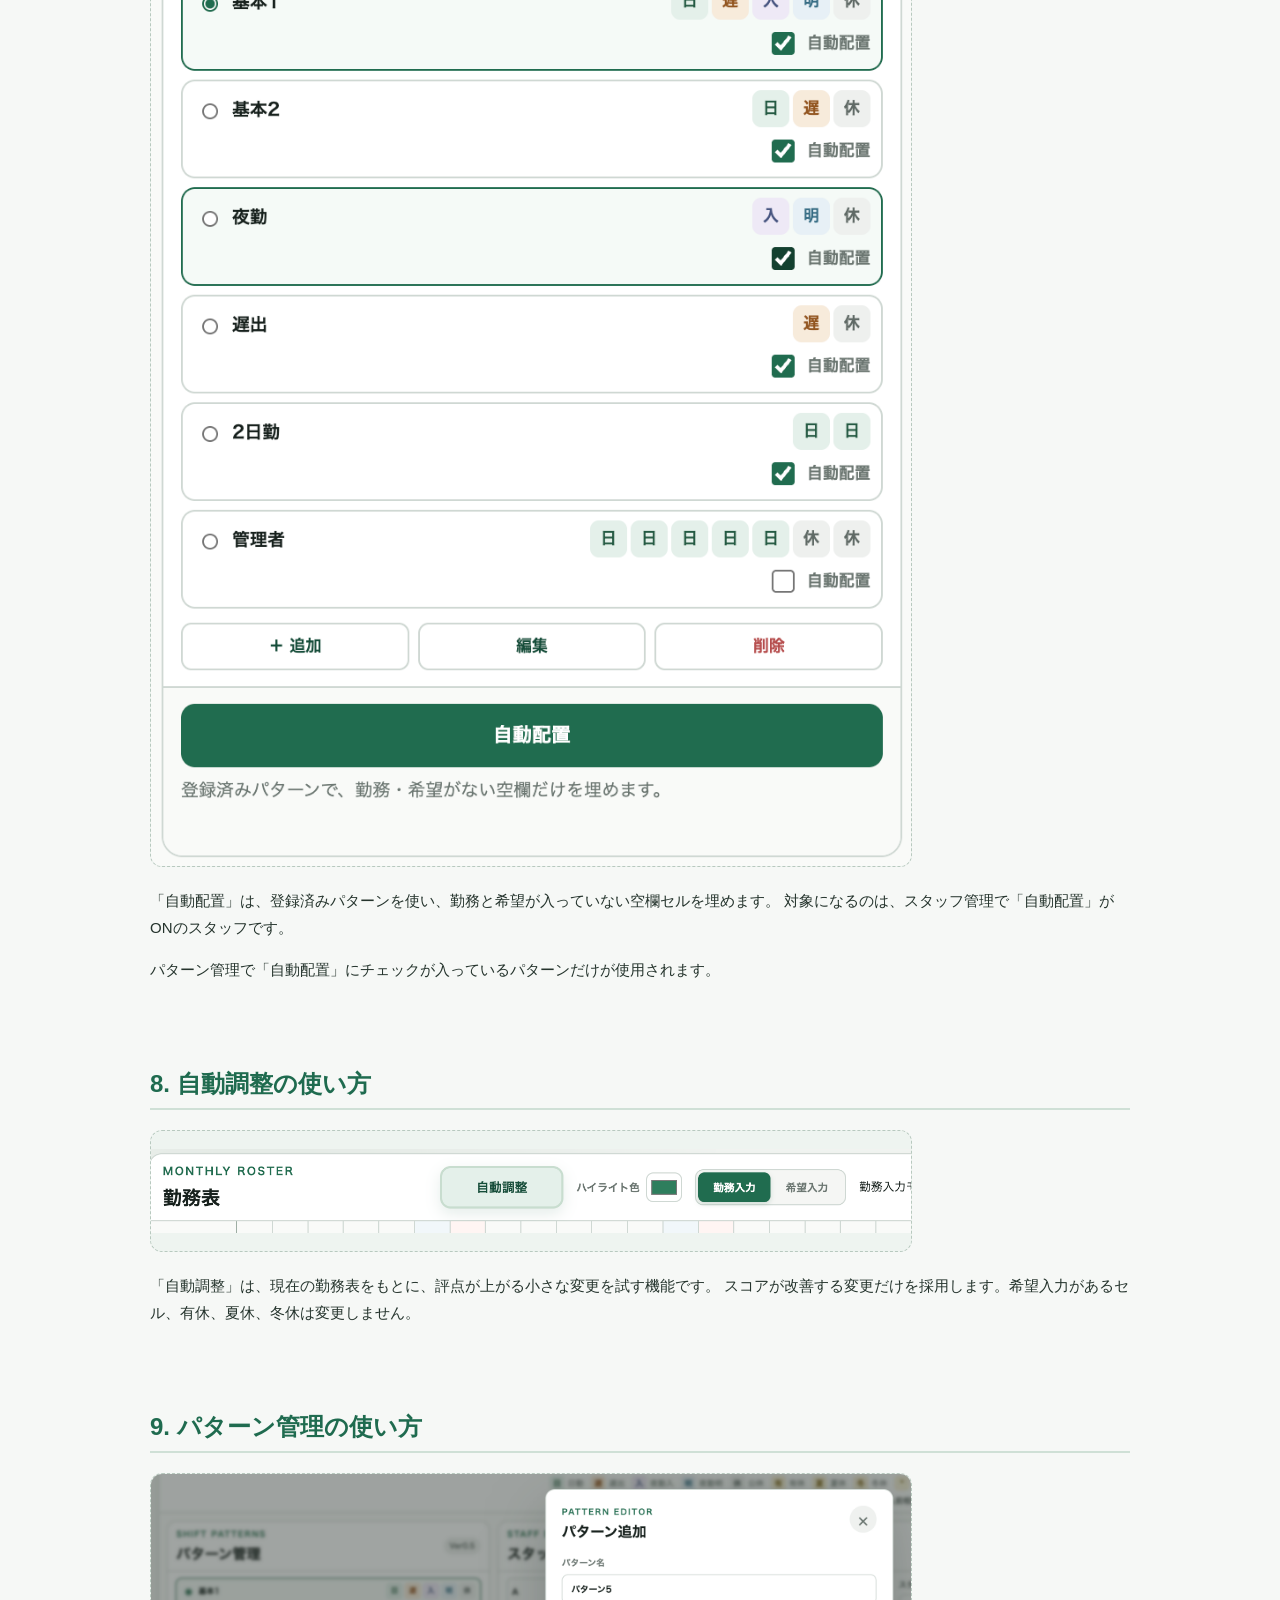
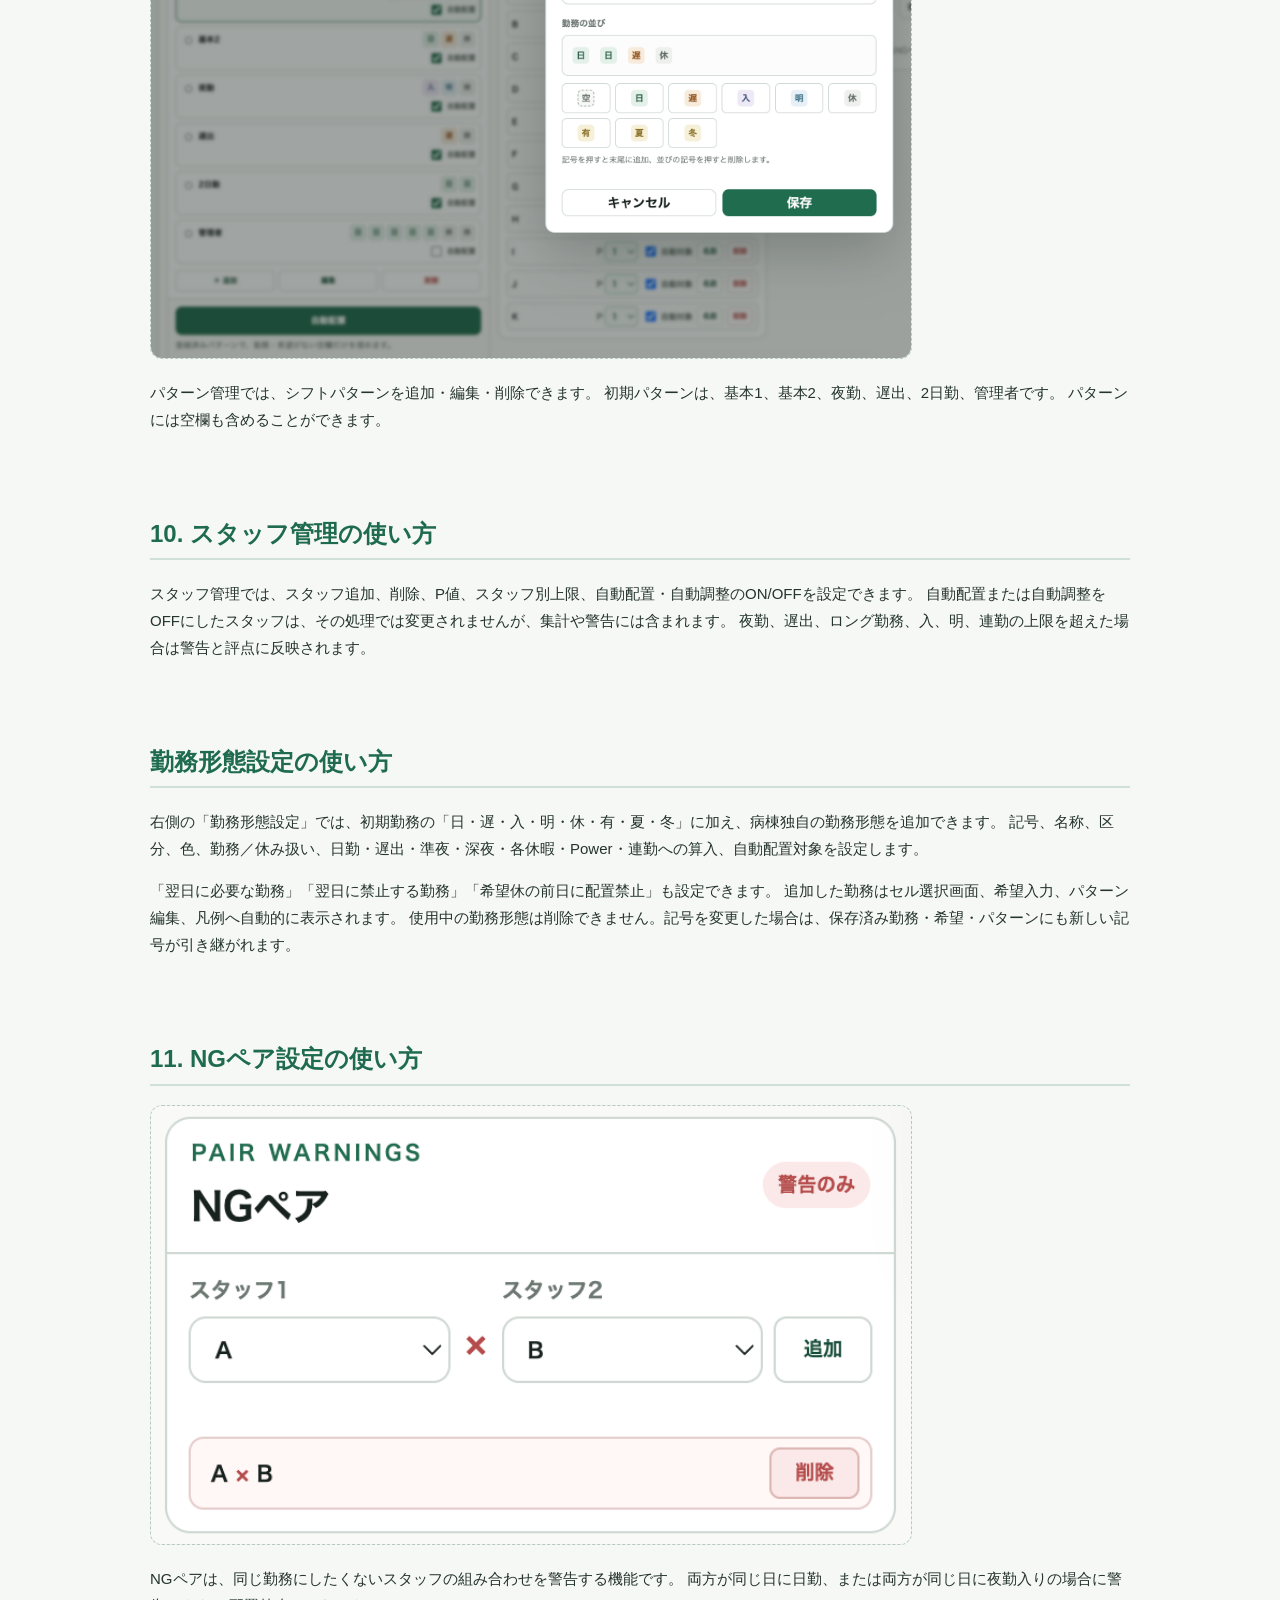
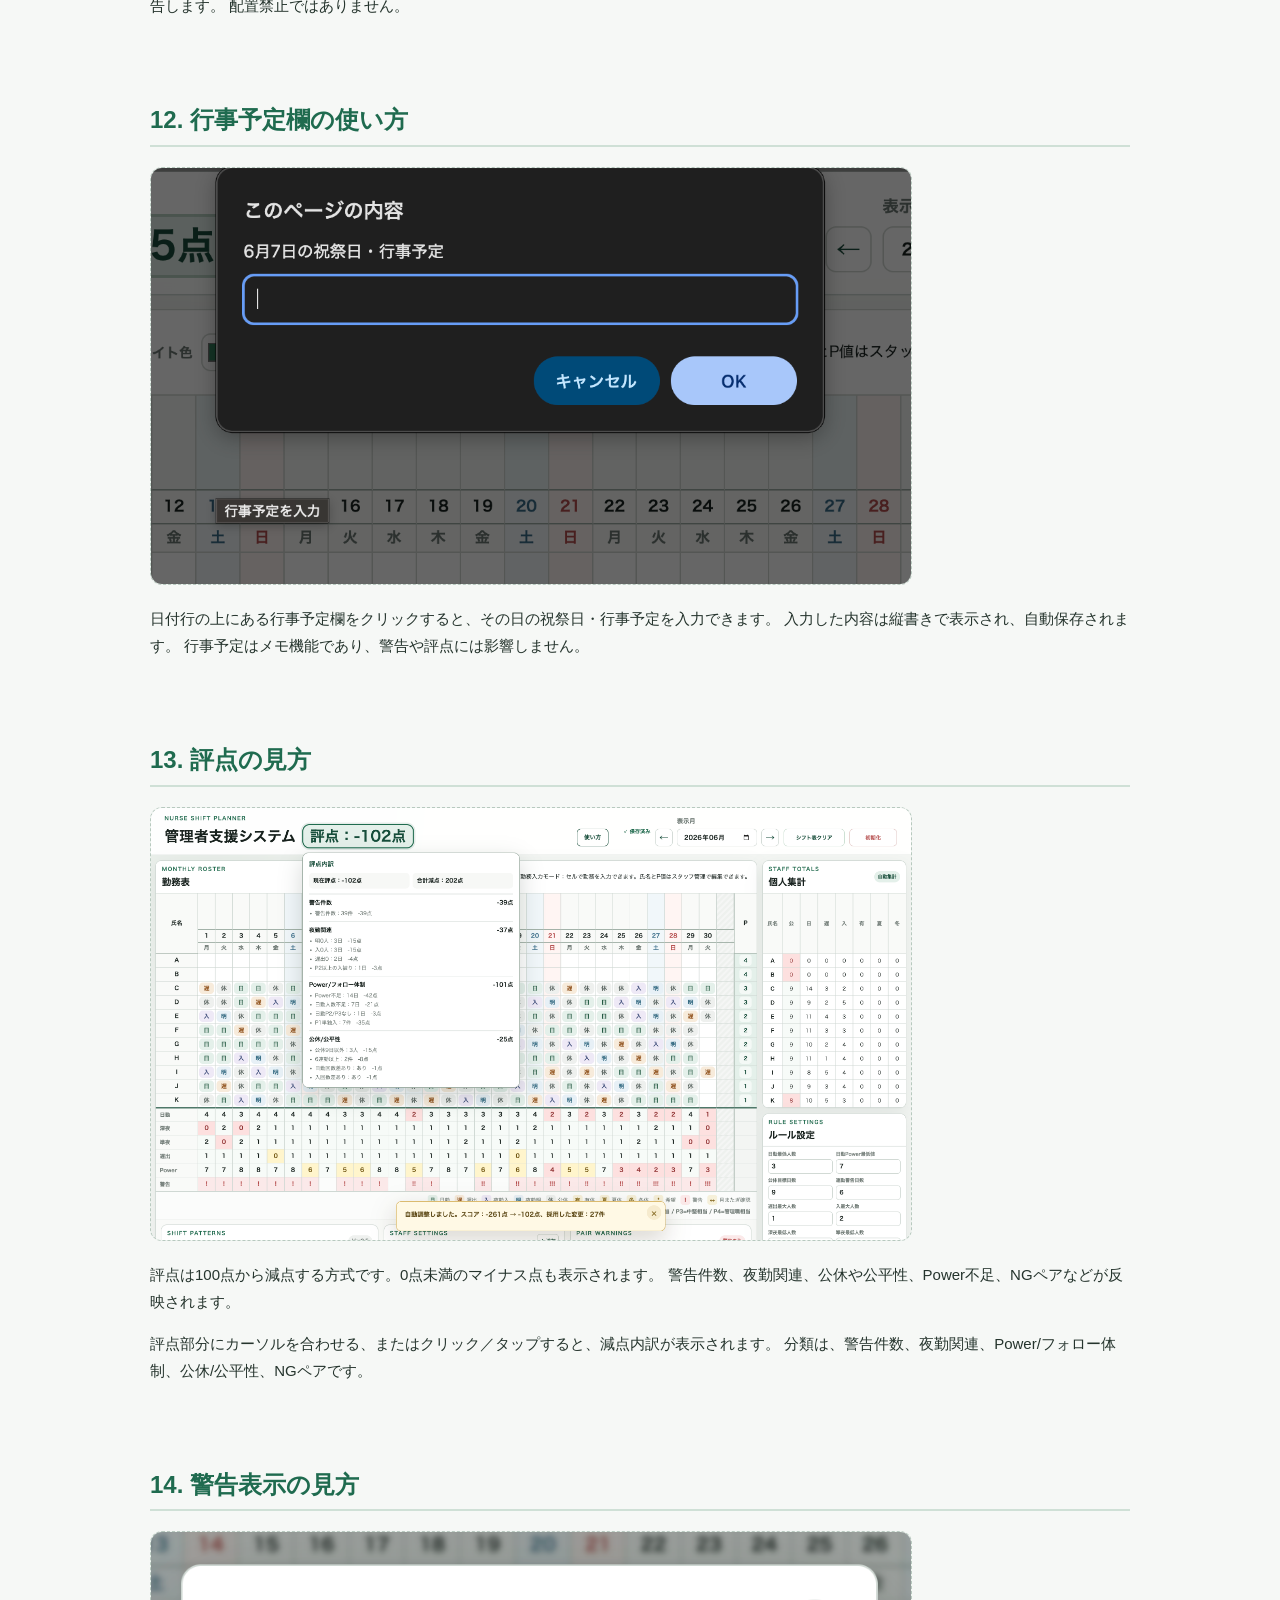
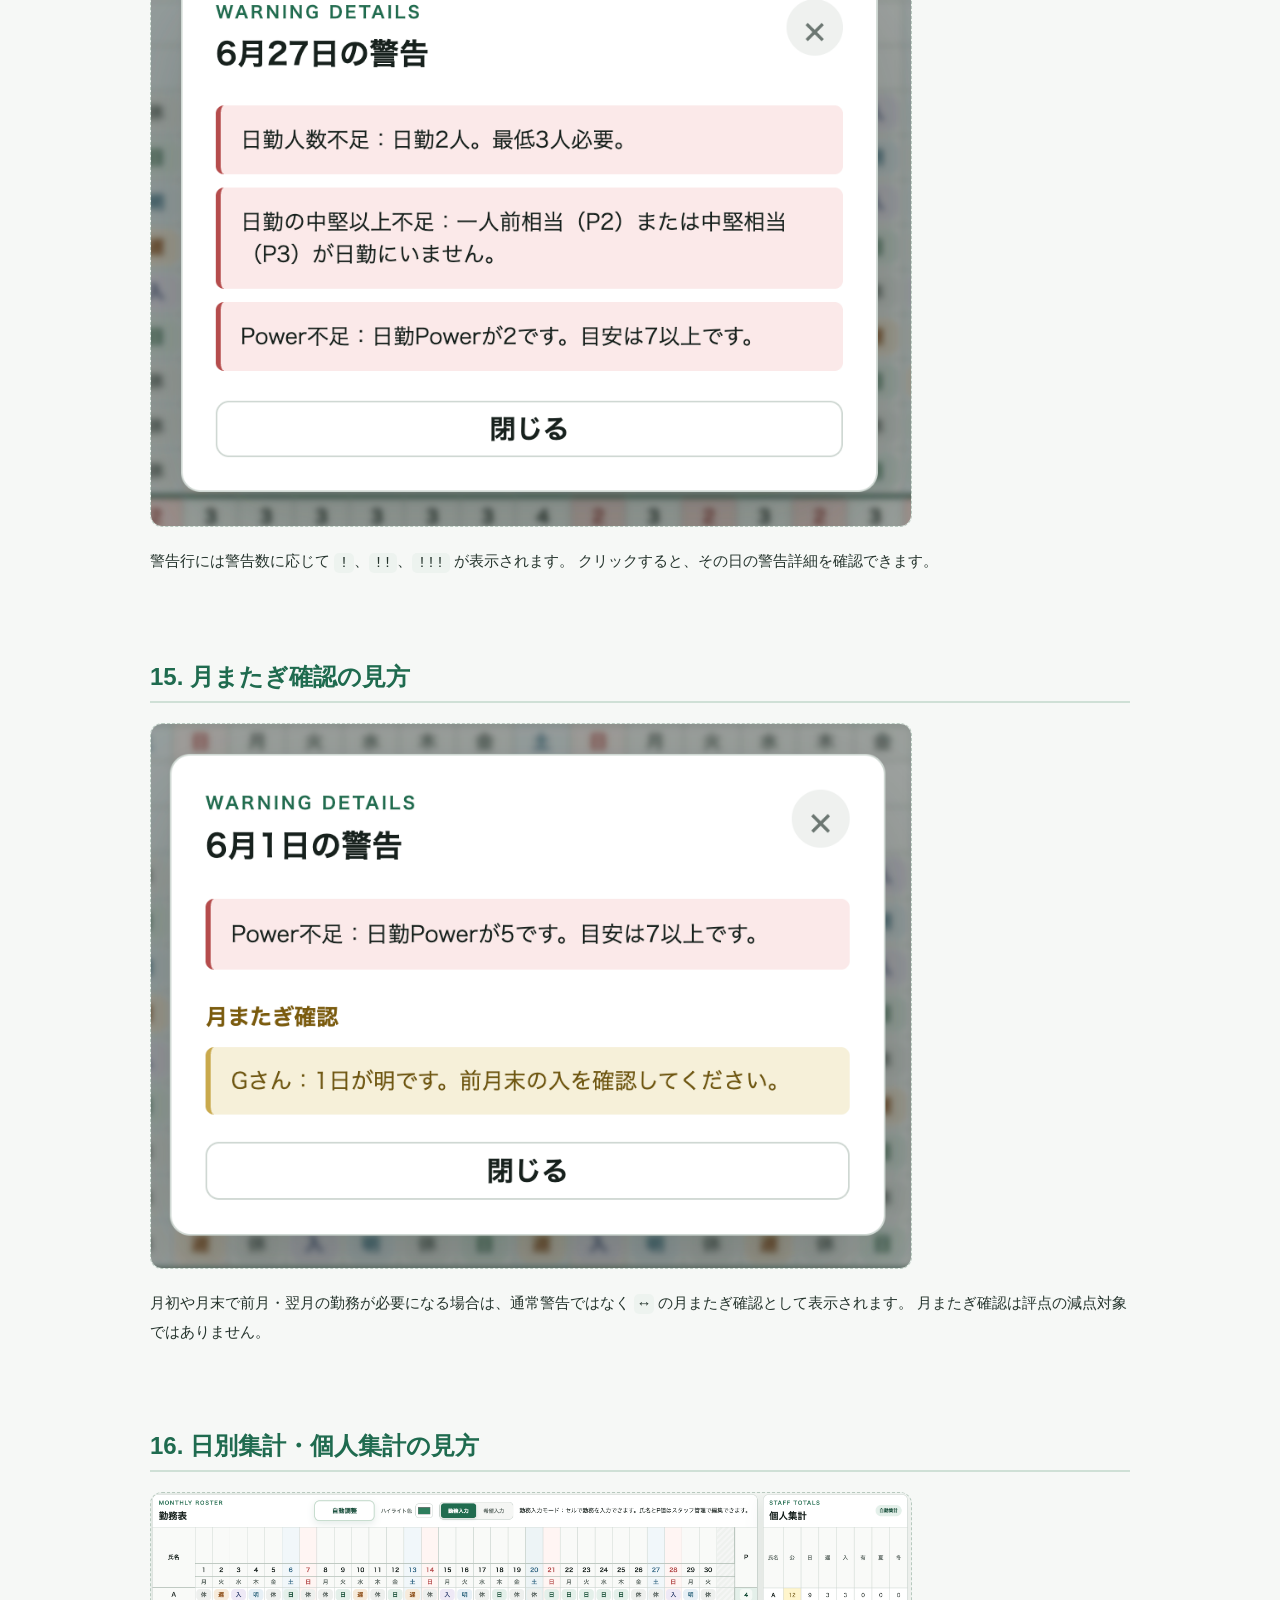
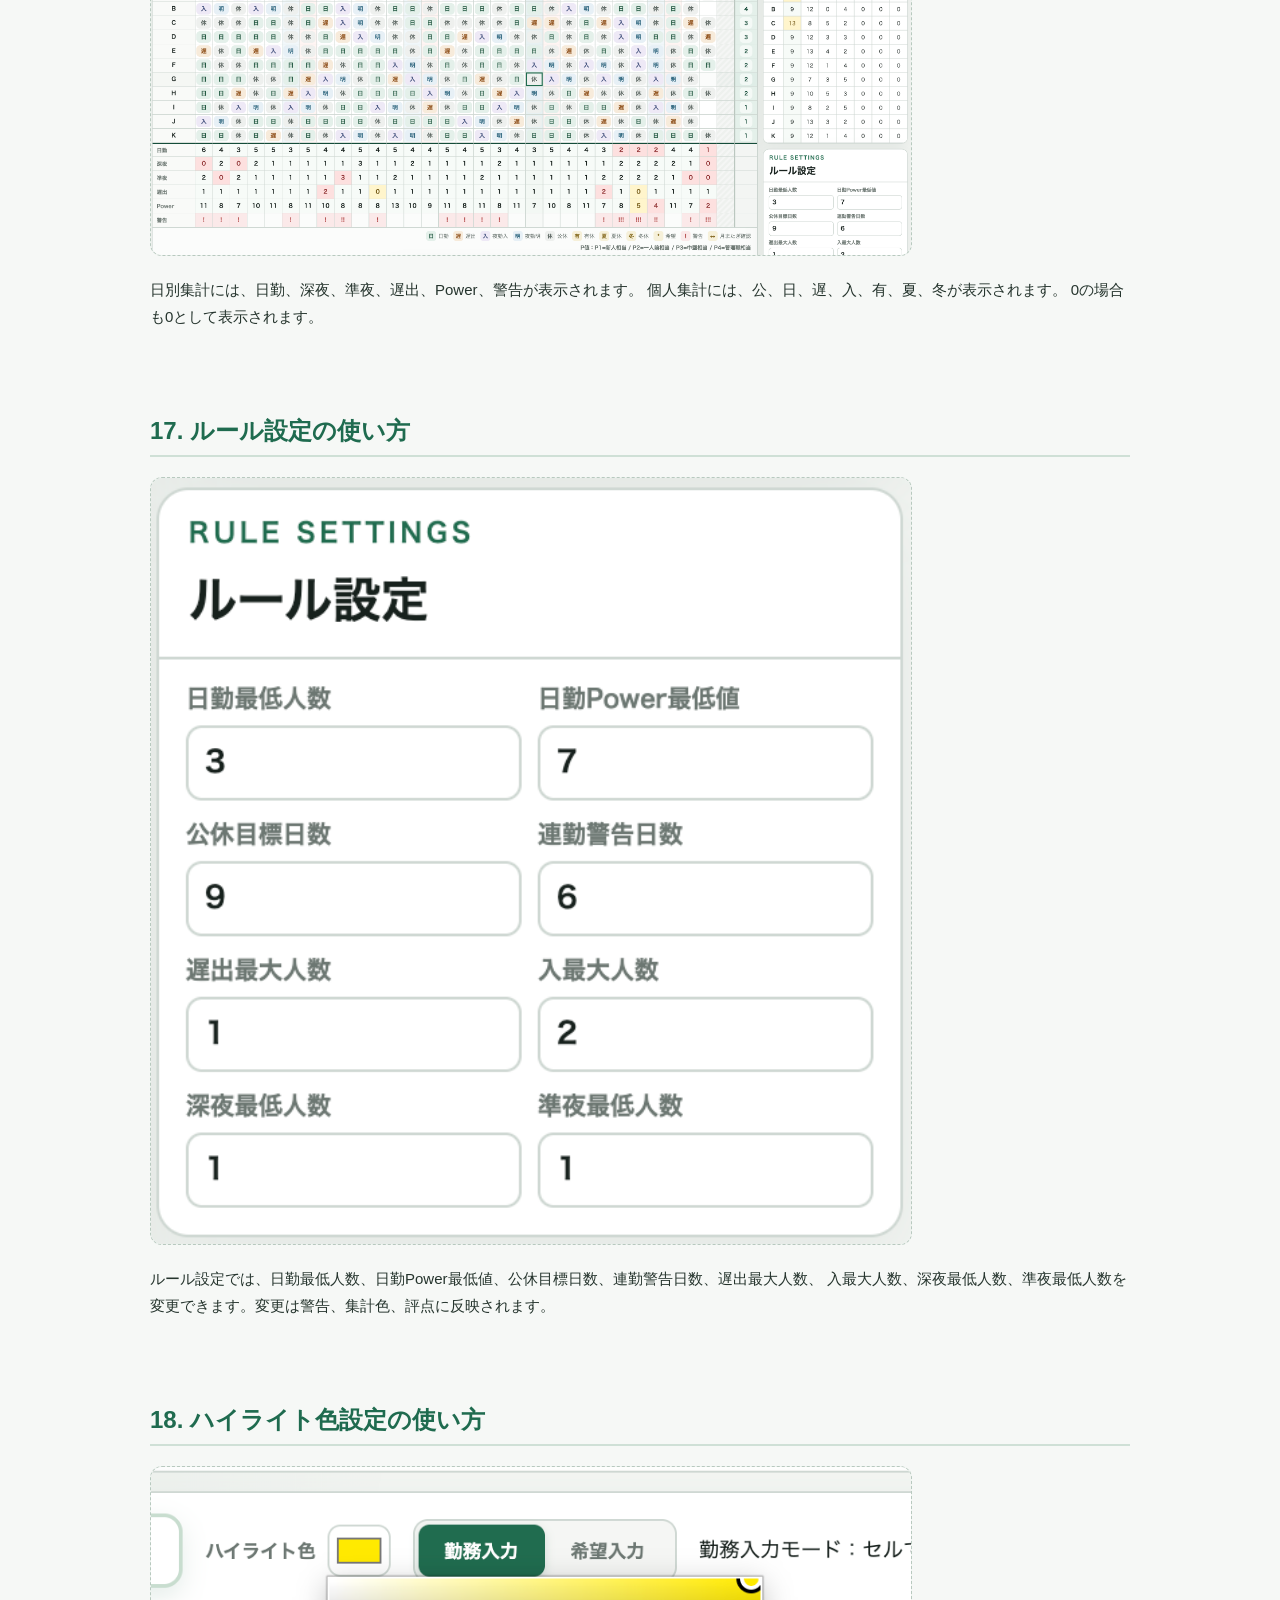
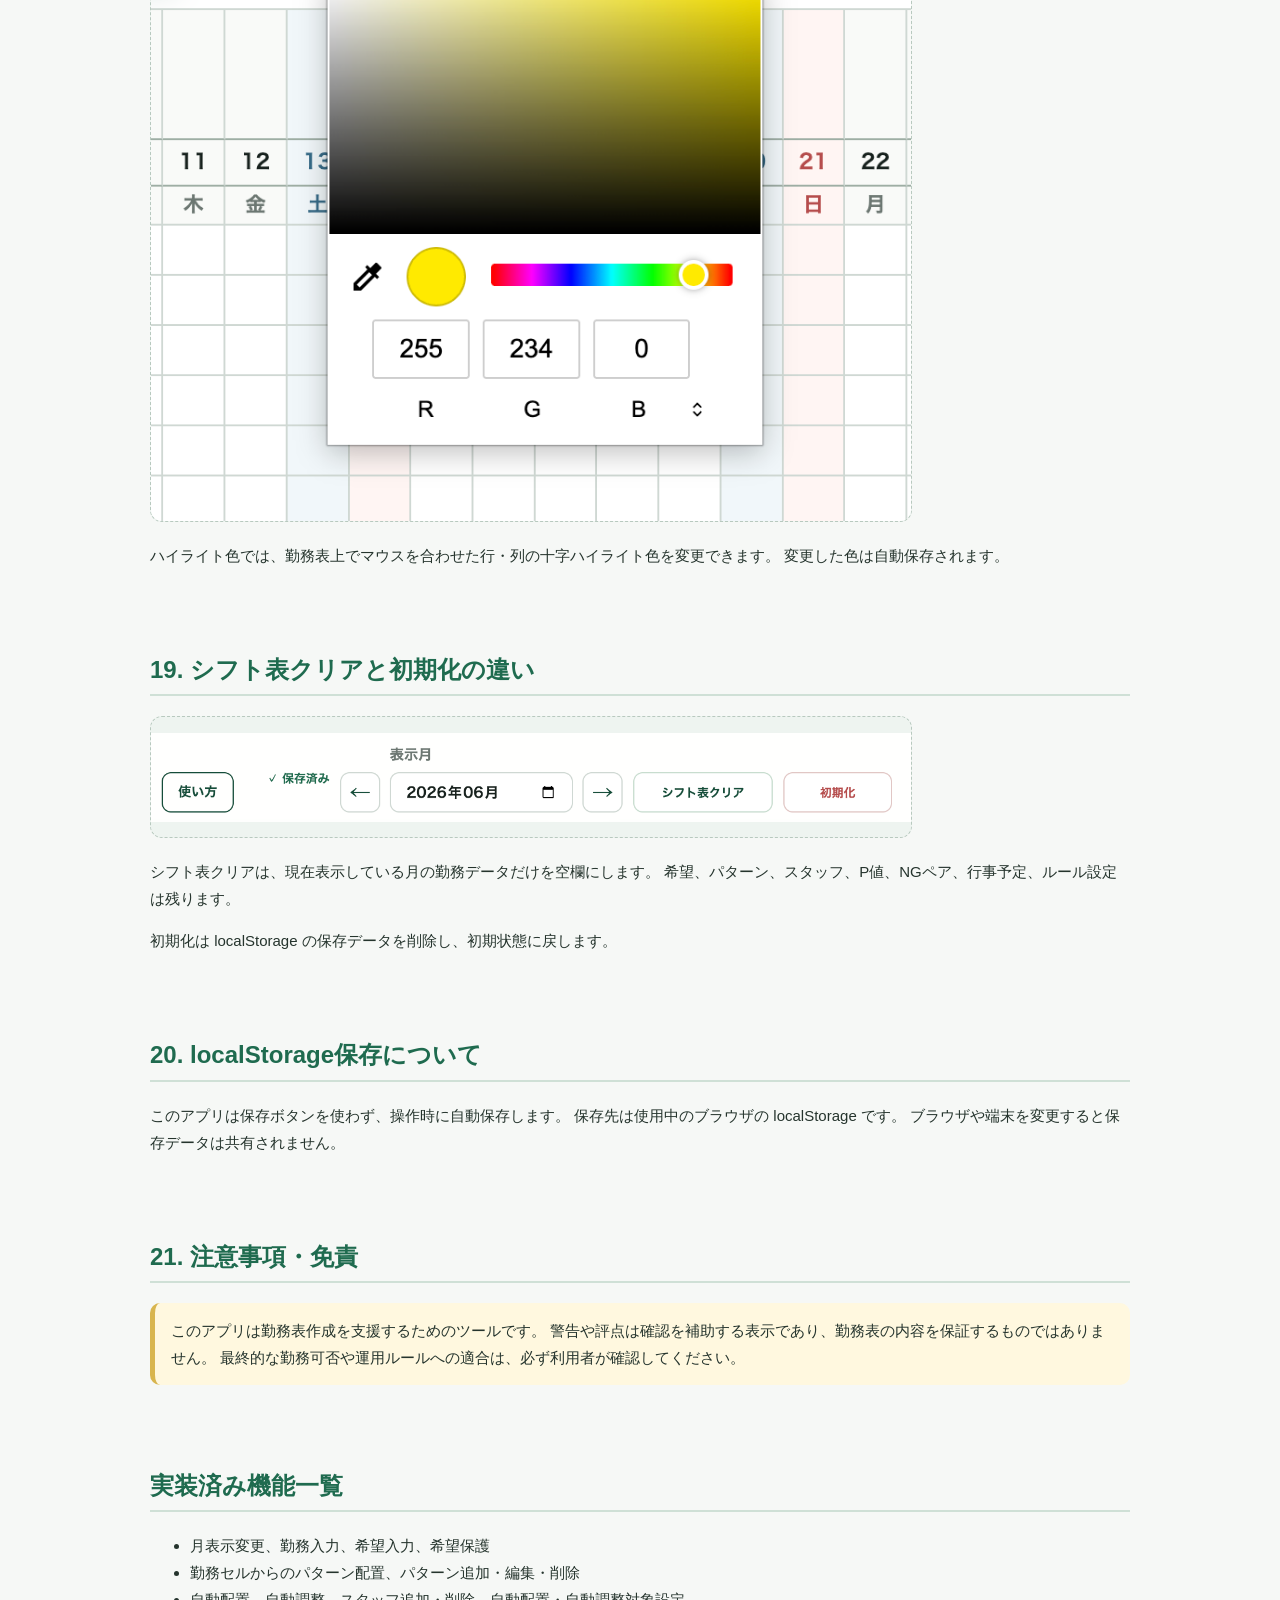
==== commit e05f50b5: "Add files via upload" ====
--- a/docs/manual.html
+++ b/docs/manual.html
@@ -231,6 +231,7 @@
         <a href="#auto-adjustment">8. 自動調整</a>
         <a href="#patterns">9. パターン管理</a>
         <a href="#staff-management">10. スタッフ管理</a>
+        <a href="#shift-types">勤務形態設定</a>
         <a href="#ng-pair">11. NGペア</a>
         <a href="#day-notes">12. 行事予定欄</a>
         <a href="#score">13. 評点</a>
@@ -261,7 +262,7 @@
         <h2>2. 画面構成</h2>
         <img src="images/screen-layout.png" alt="画面構成" />
         <ul>
-          <li>上部ヘッダー：アプリ名、評点、P値凡例、保存状態、月変更、シフト表クリア、初期化</li>
+          <li>上部ヘッダー：アプリ名、評点、保存状態、月変更、シフト表クリア、初期化</li>
           <li>勤務表エリア：行事予定、日付、曜日、スタッフ別勤務表、日別集計、警告行</li>
           <li>勤務表操作エリア：自動調整、ハイライト色、勤務入力／希望入力の切り替え</li>
           <li>勤務表下の設定エリア：パターン管理、スタッフ管理、NGペア</li>
@@ -307,7 +308,7 @@
         <h2>6. スタッフ追加・削除の方法</h2>
         <img src="images/staff-add-delete.png" alt="スタッフ追加削除" />
         <p>
-          勤務表下の「スタッフ管理」で「＋ 追加」を押すと、氏名「新規スタッフ」、P値1、自動対象ONのスタッフが追加されます。
+          勤務表下の「スタッフ管理」で「＋ 追加」を押すと、氏名「新規スタッフ」、P値1、自動配置・自動調整ONのスタッフが追加されます。
           削除ボタンを押すと確認ダイアログが表示され、OKすると勤務データ、希望データ、NGペア設定からも削除されます。
         </p>
       </section>
@@ -317,7 +318,7 @@
         <img src="images/auto-placement.png" alt="自動配置" />
         <p>
           「自動配置」は、登録済みパターンを使い、勤務と希望が入っていない空欄セルを埋めます。
-          対象になるのは、スタッフ管理で「自動対象」がONのスタッフです。
+          対象になるのは、スタッフ管理で「自動配置」がONのスタッフです。
         </p>
         <p>
           パターン管理で「自動配置」にチェックが入っているパターンだけが使用されます。
@@ -346,8 +347,22 @@
       <section id="staff-management">
         <h2>10. スタッフ管理の使い方</h2>
         <p>
-          スタッフ管理では、スタッフ追加、削除、自動対象のON/OFFを設定できます。
-          自動対象OFFのスタッフは自動配置・自動調整で変更されませんが、集計や警告には含まれます。
+          スタッフ管理では、スタッフ追加、削除、P値、スタッフ別上限、自動配置・自動調整のON/OFFを設定できます。
+          自動配置または自動調整をOFFにしたスタッフは、その処理では変更されませんが、集計や警告には含まれます。
+          夜勤、遅出、ロング勤務、入、明、連勤の上限を超えた場合は警告と評点に反映されます。
+        </p>
+      </section>
+
+      <section id="shift-types">
+        <h2>勤務形態設定の使い方</h2>
+        <p>
+          右側の「勤務形態設定」では、初期勤務の「日・遅・入・明・休・有・夏・冬」に加え、病棟独自の勤務形態を追加できます。
+          記号、名称、区分、色、勤務／休み扱い、日勤・遅出・準夜・深夜・各休暇・Power・連勤への算入、自動配置対象を設定します。
+        </p>
+        <p>
+          「翌日に必要な勤務」「翌日に禁止する勤務」「希望休の前日に配置禁止」も設定できます。
+          追加した勤務はセル選択画面、希望入力、パターン編集、凡例へ自動的に表示されます。
+          使用中の勤務形態は削除できません。記号を変更した場合は、保存済み勤務・希望・パターンにも新しい記号が引き継がれます。
         </p>
       </section>
 
@@ -466,7 +481,7 @@
         <ul>
           <li>月表示変更、勤務入力、希望入力、希望保護</li>
           <li>勤務セルからのパターン配置、パターン追加・編集・削除</li>
-          <li>自動配置、自動調整、スタッフ追加・削除、自動対象設定</li>
+          <li>自動配置、自動調整、スタッフ追加・削除、自動配置・自動調整対象設定</li>
           <li>NGペア、行事予定、日別集計、個人集計、警告、月またぎ確認</li>
           <li>評点、減点内訳、ルール設定、ハイライト色、自動保存</li>
         </ul>
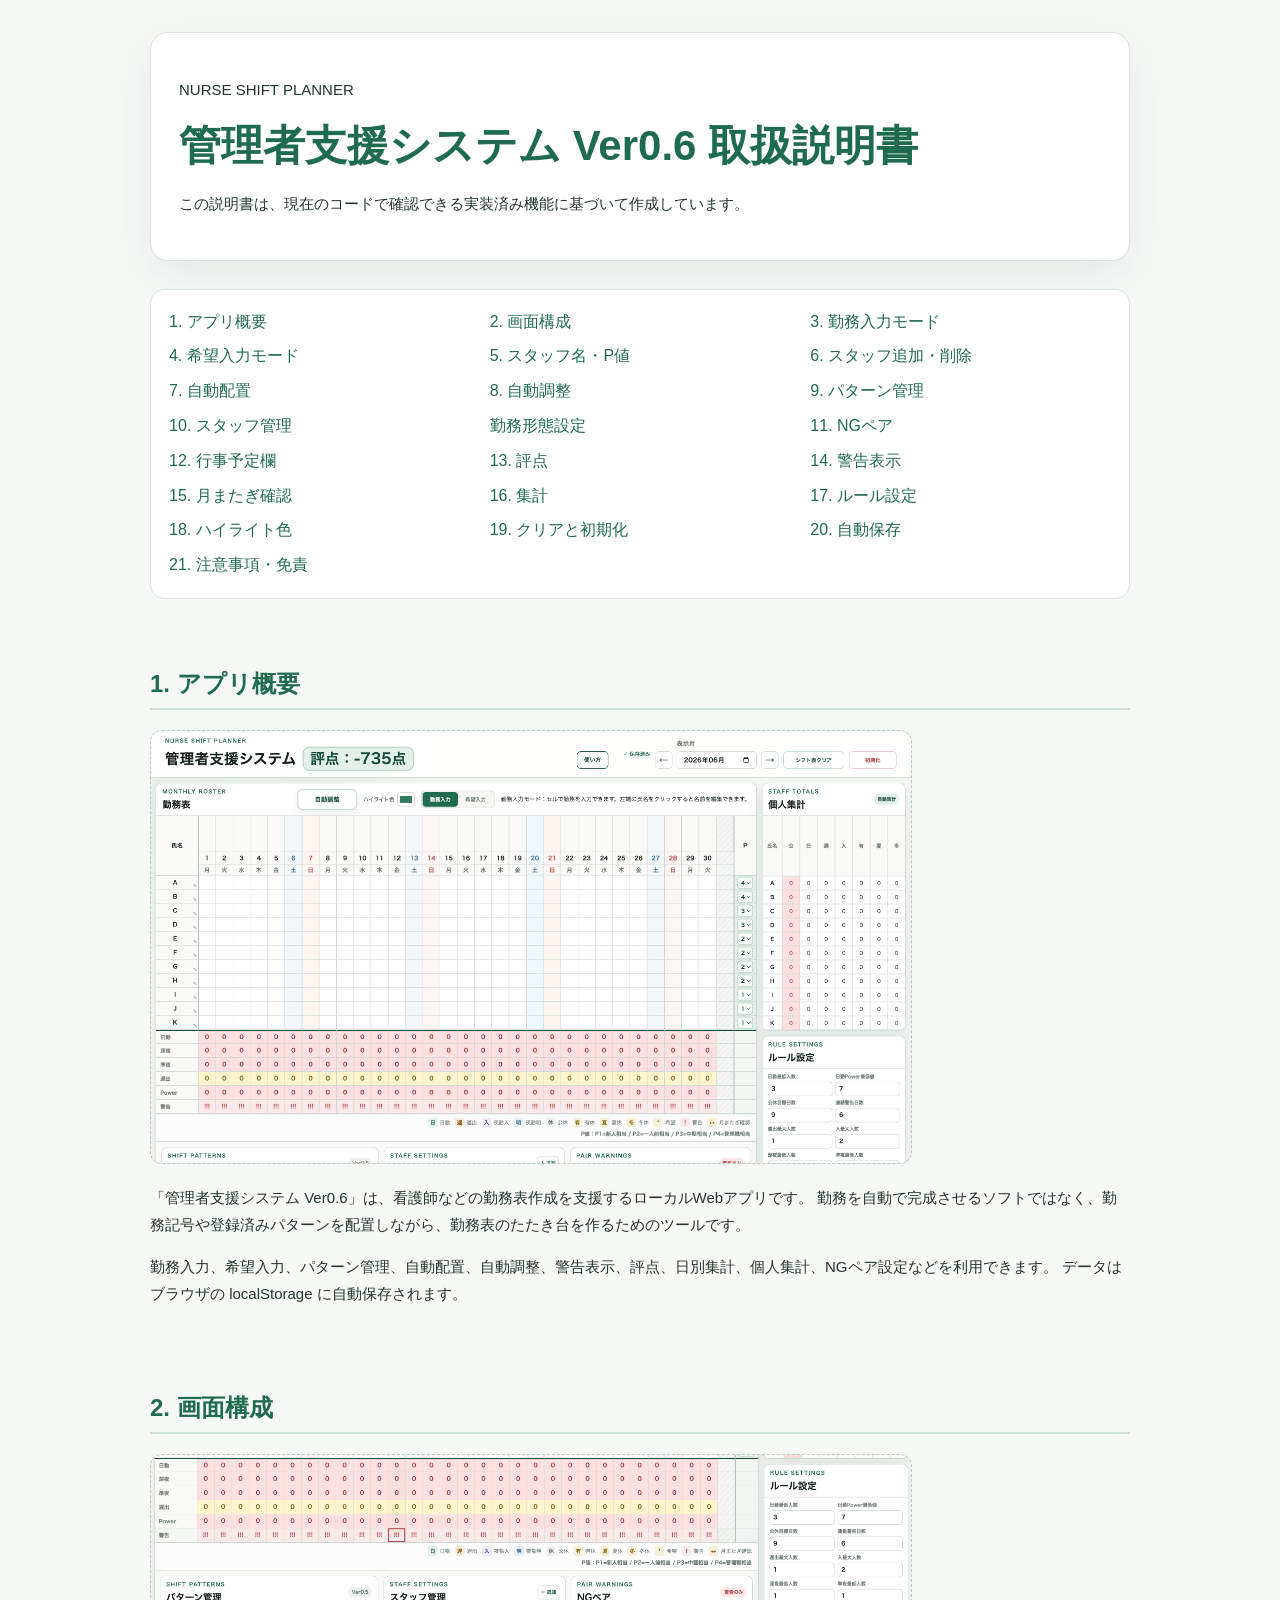
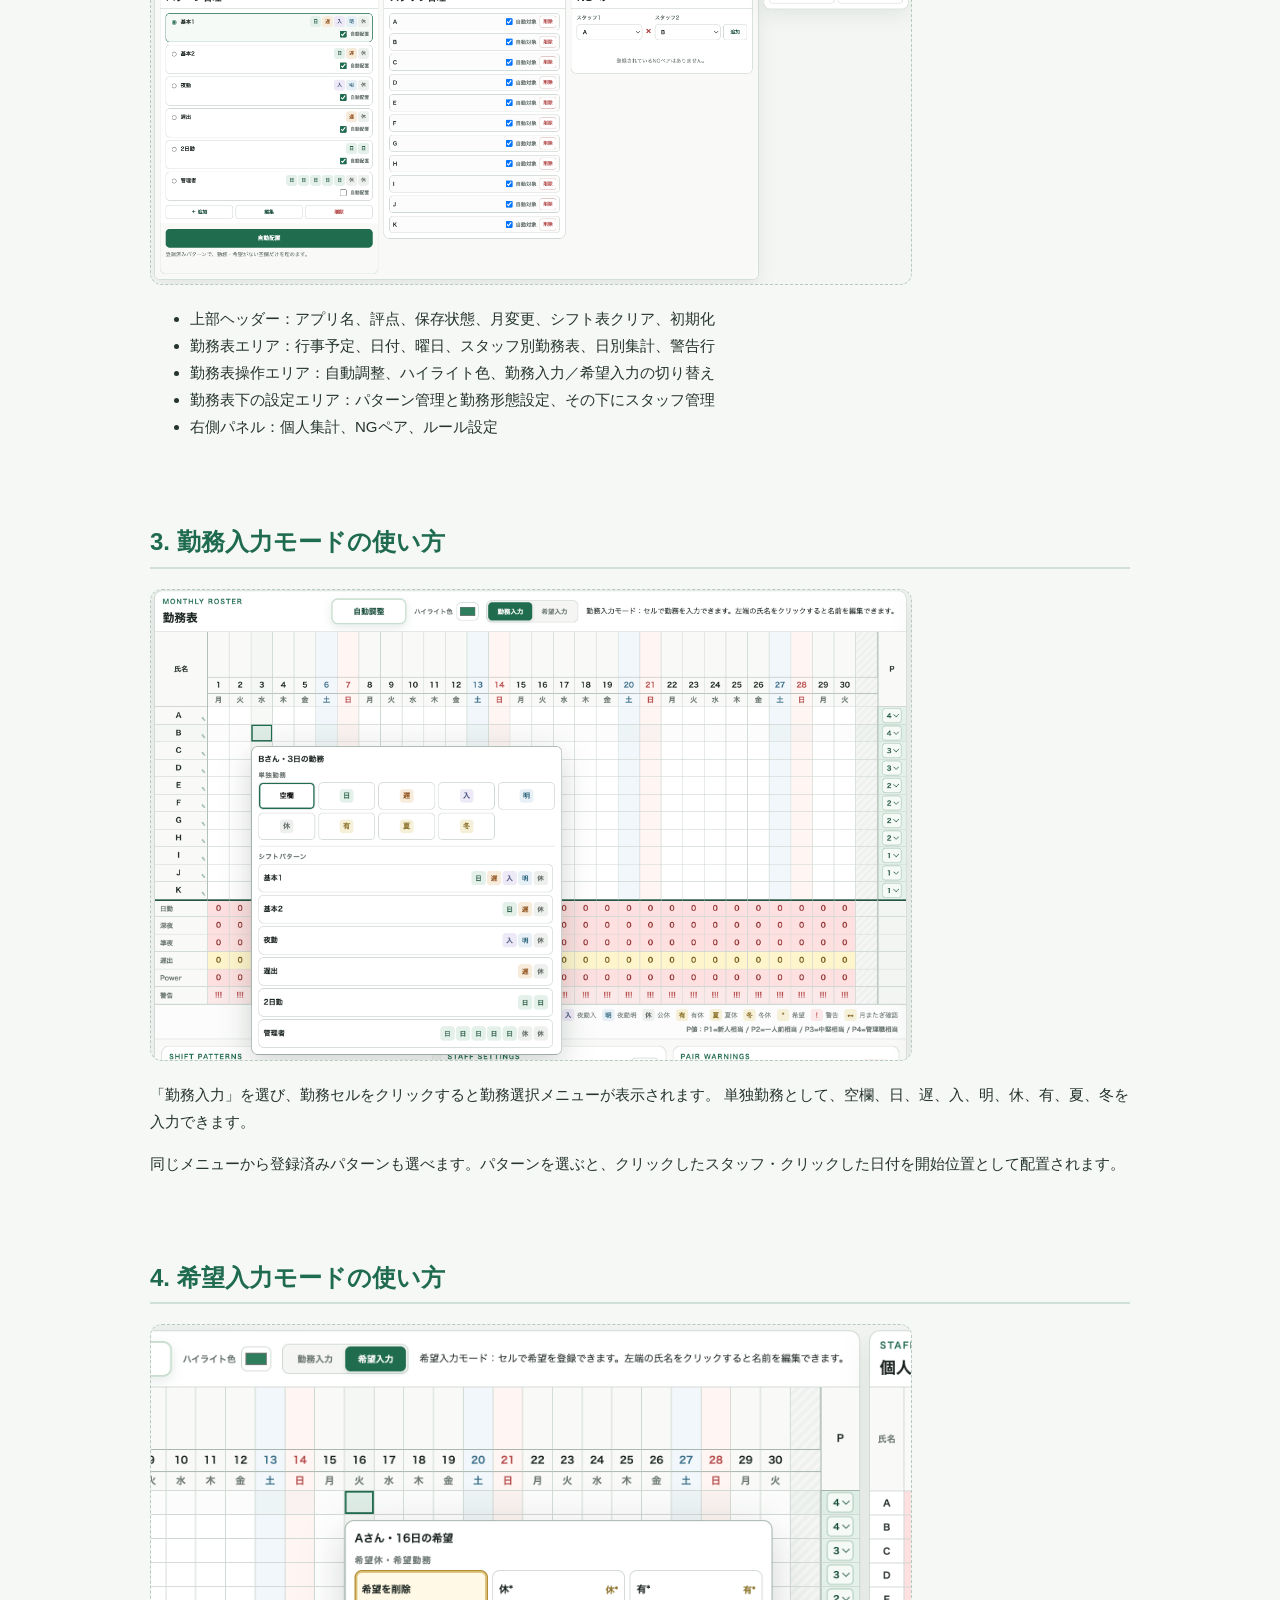
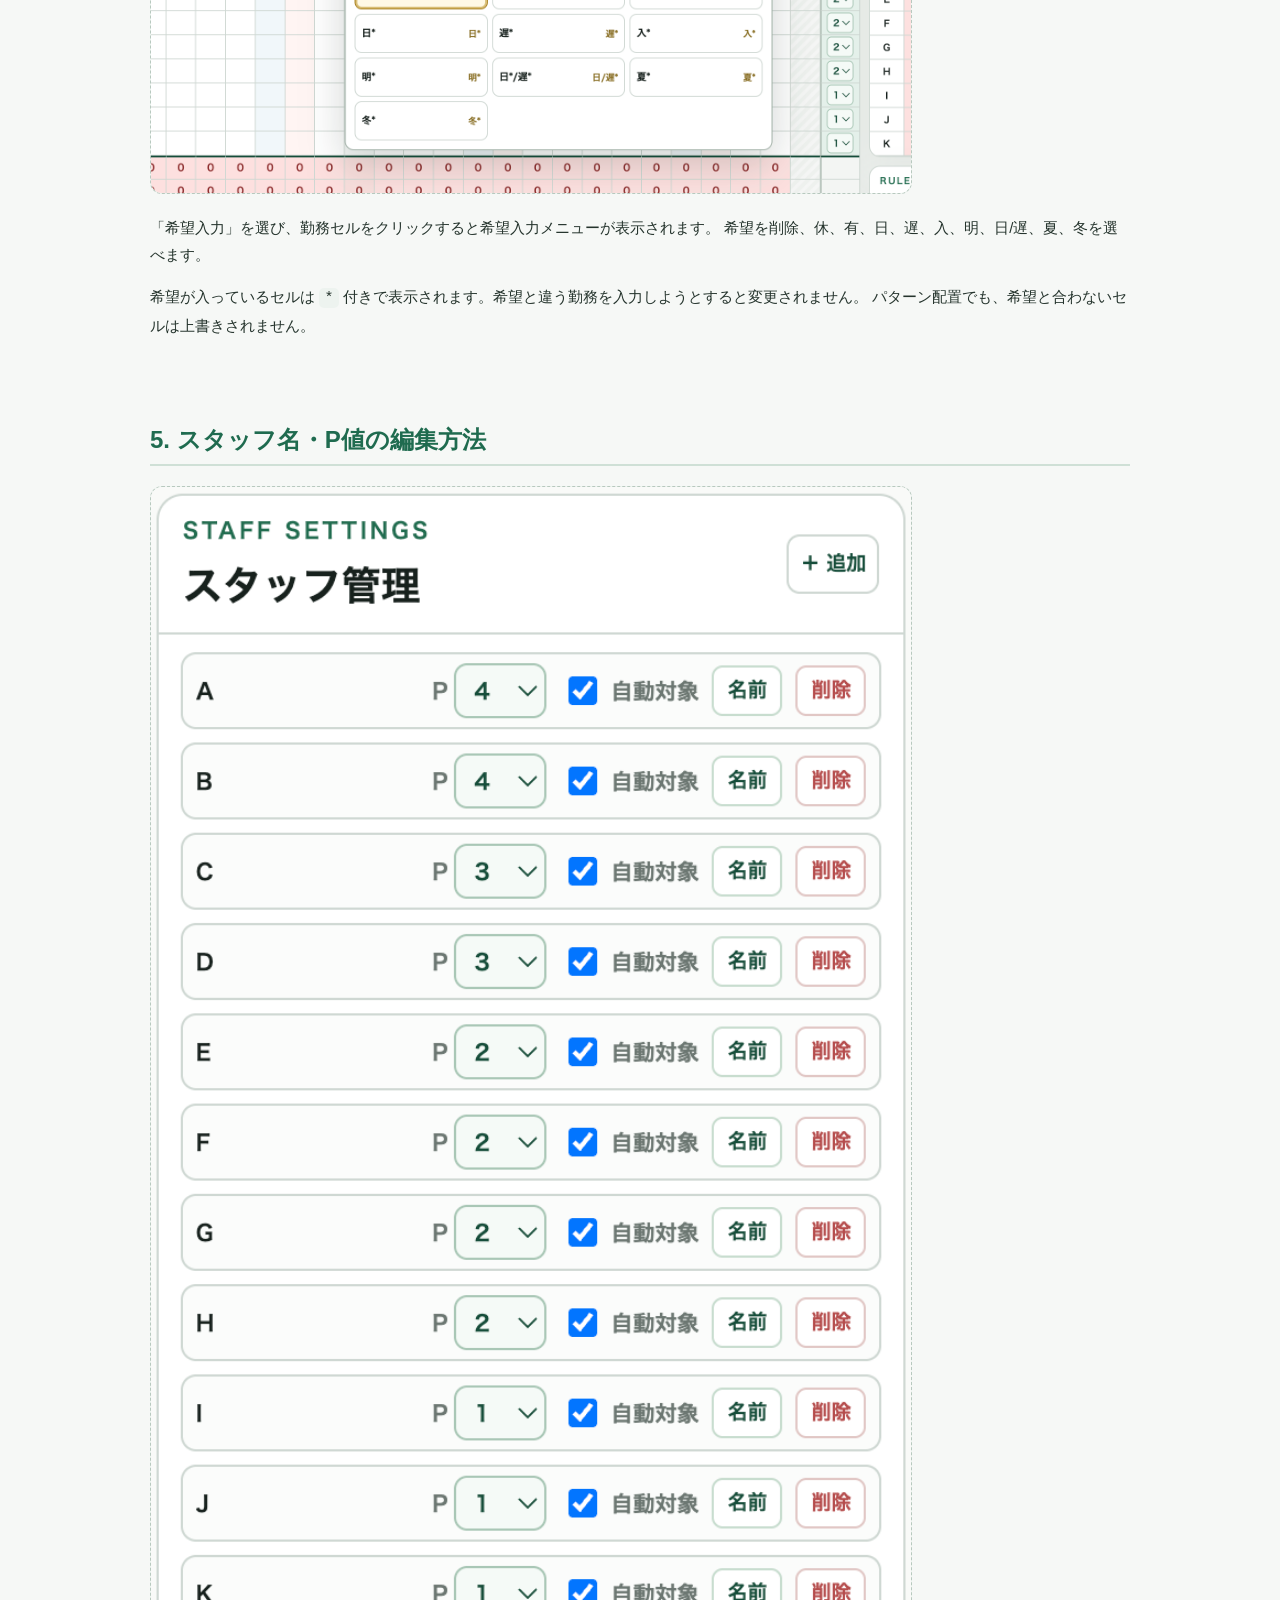
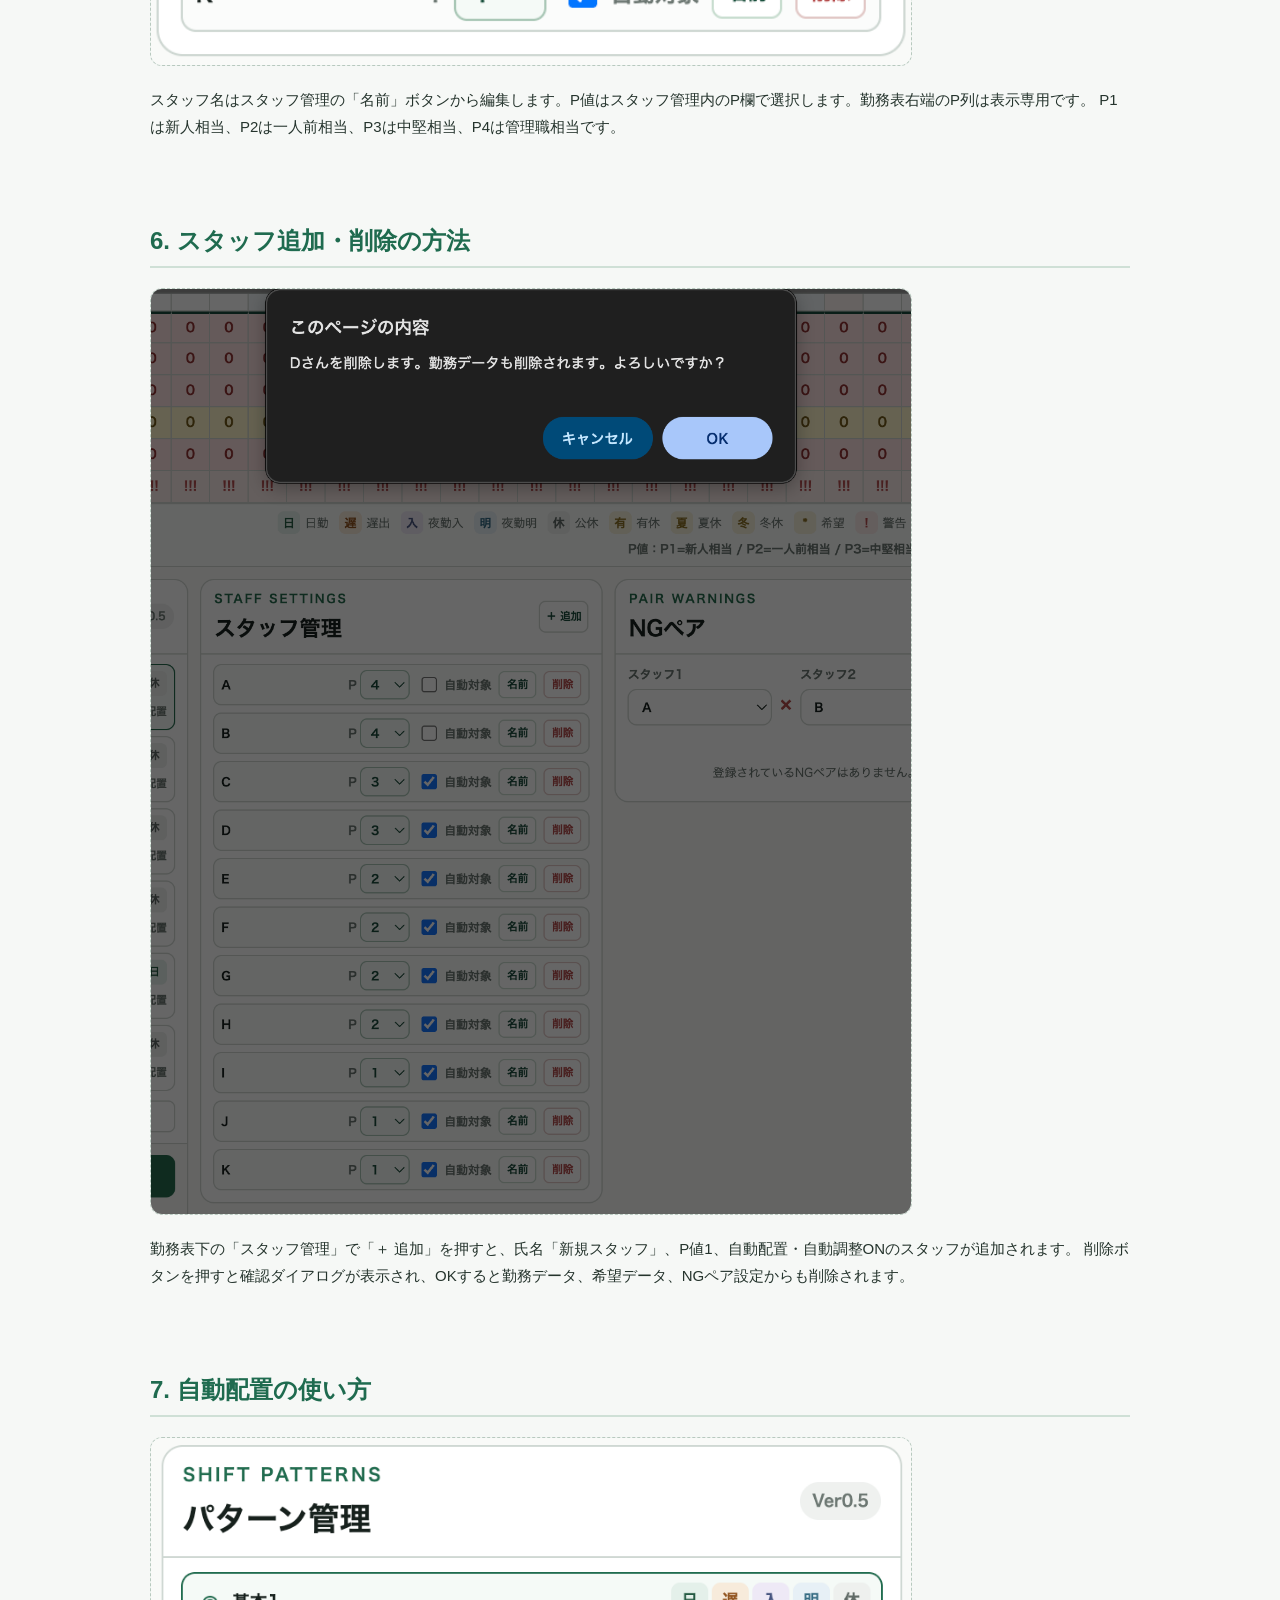
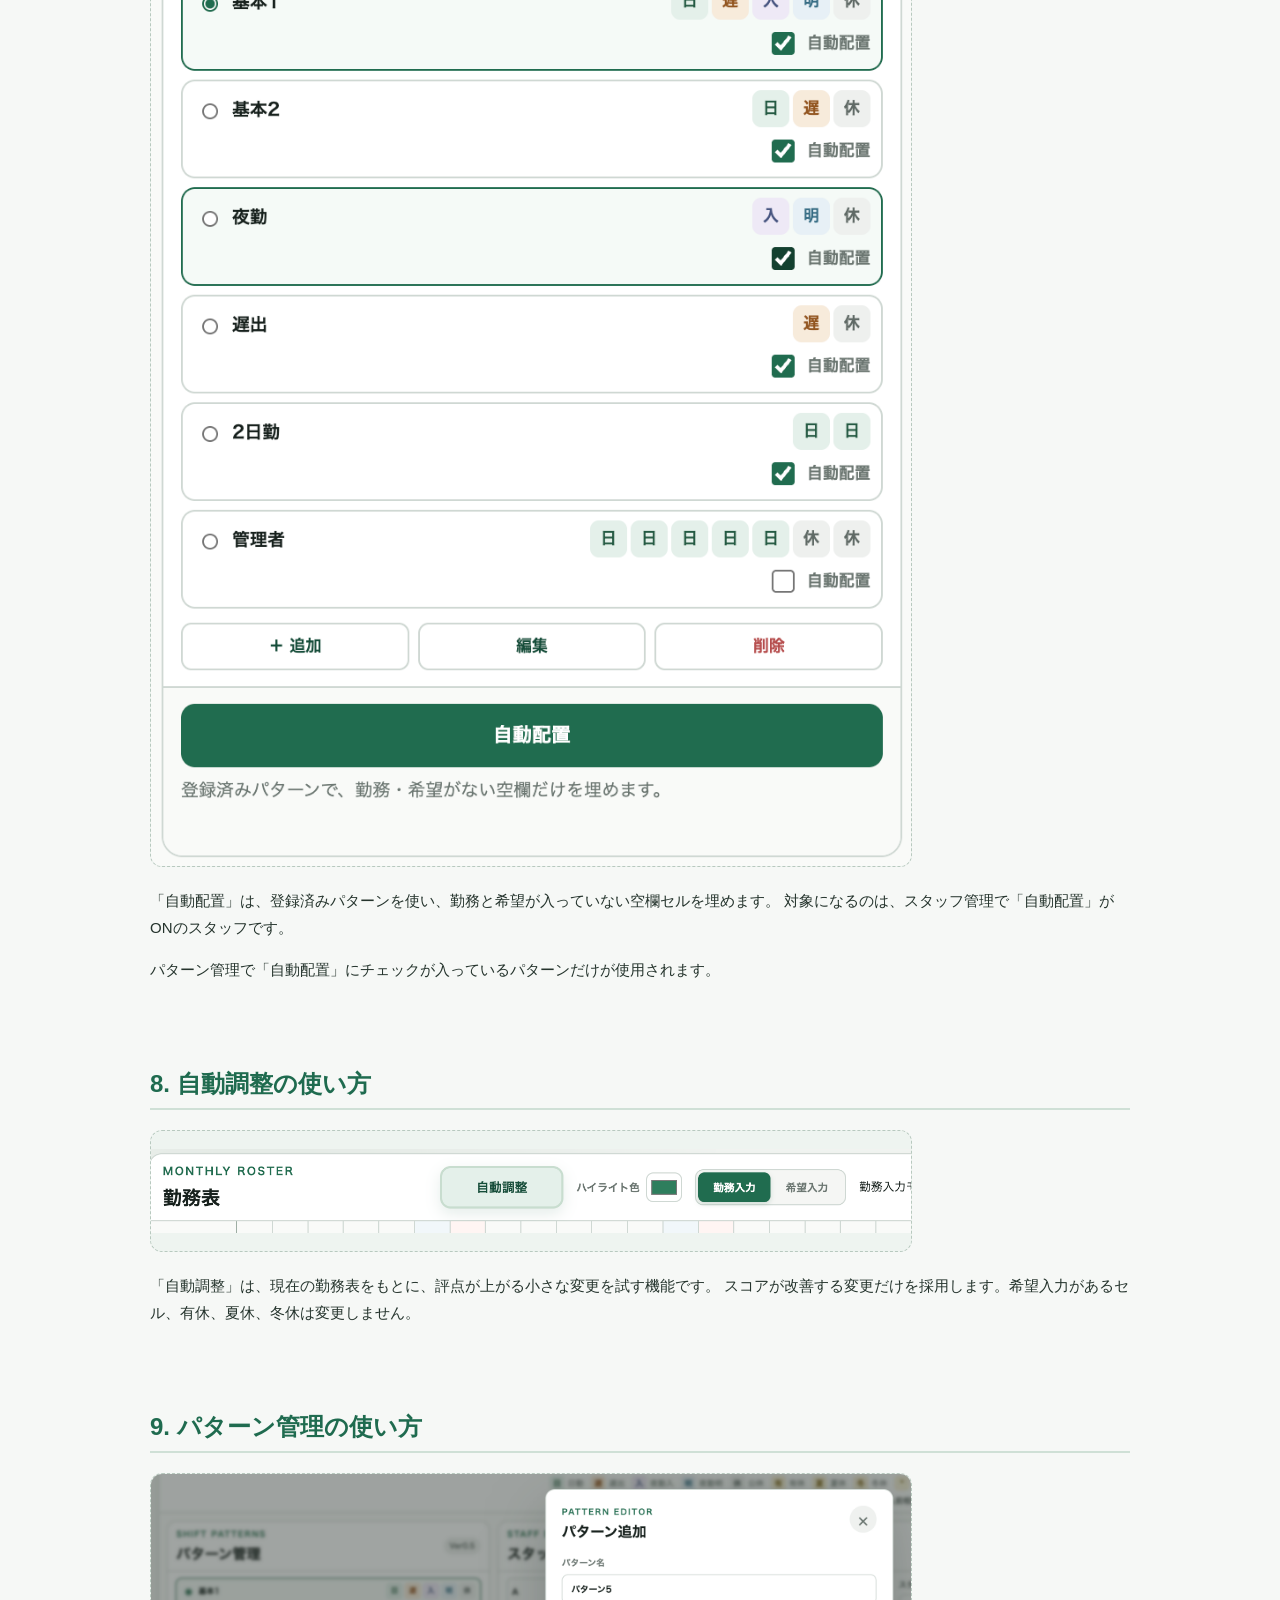
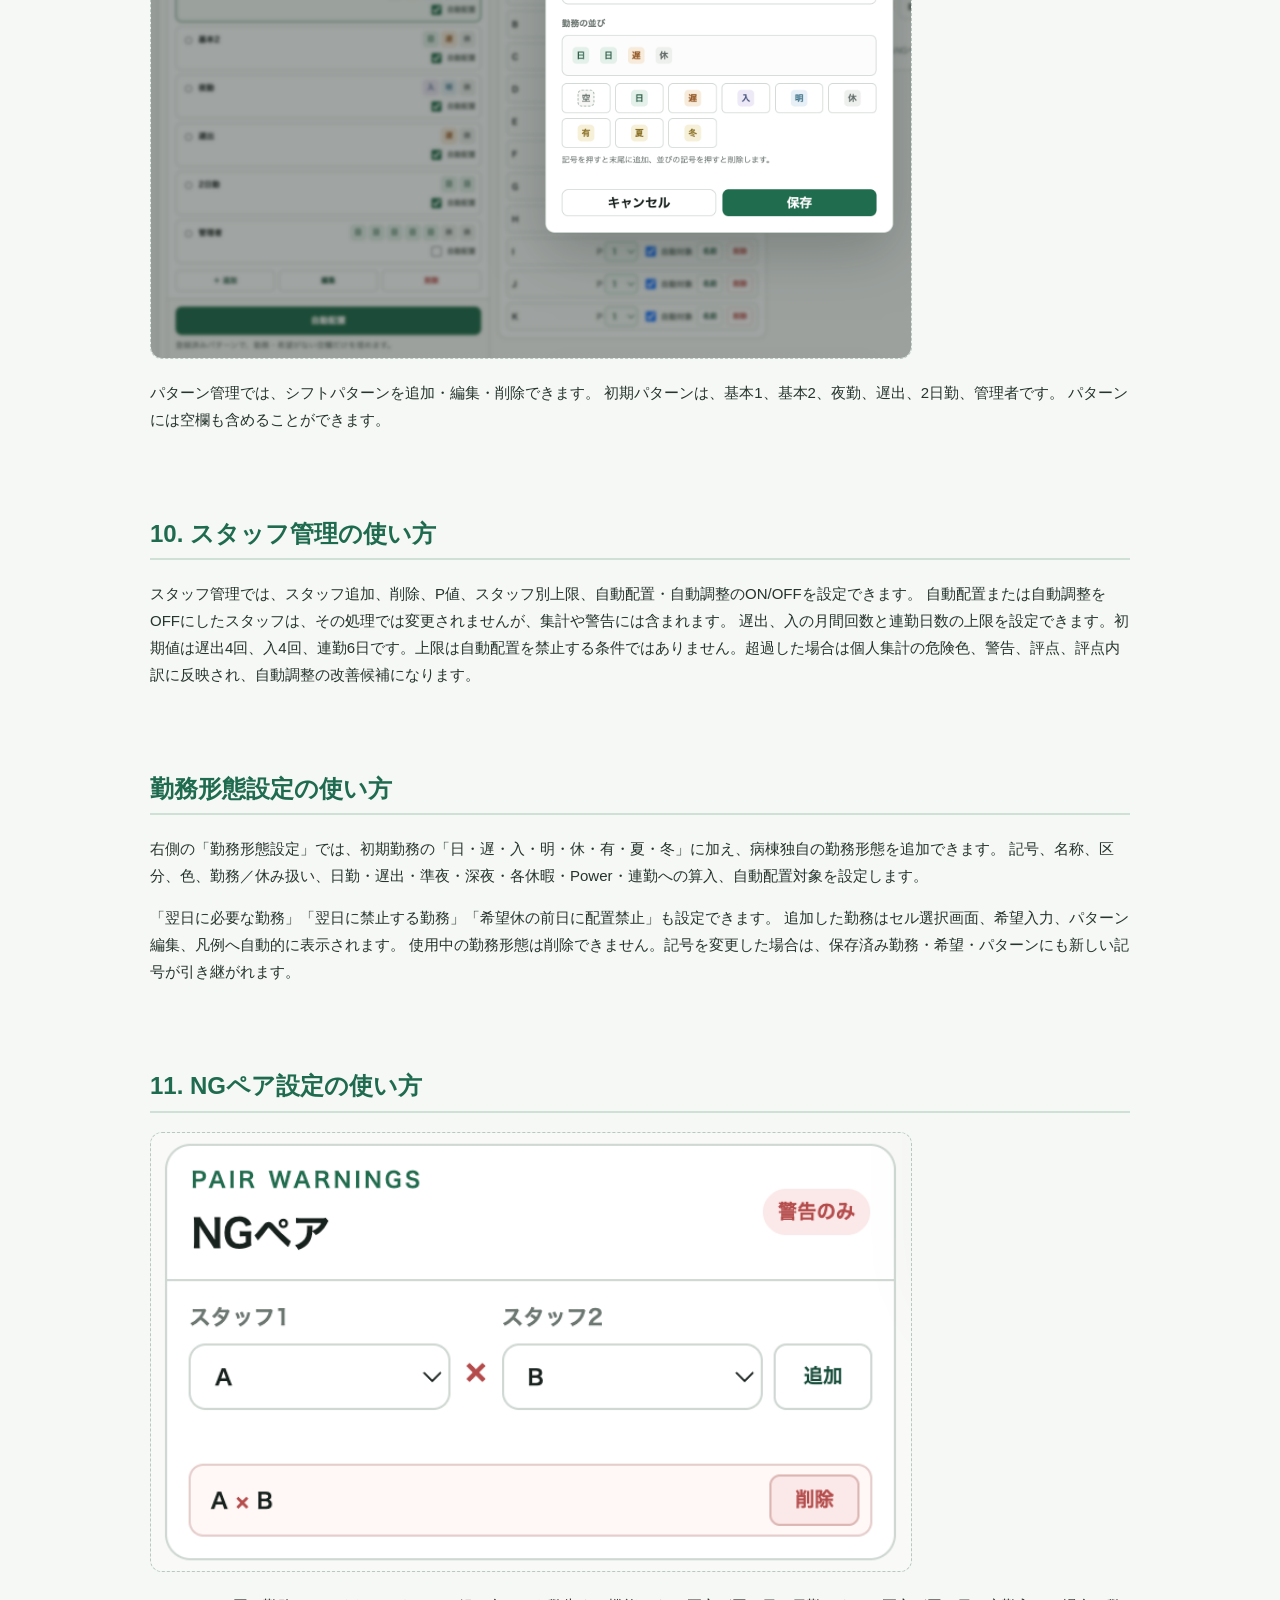
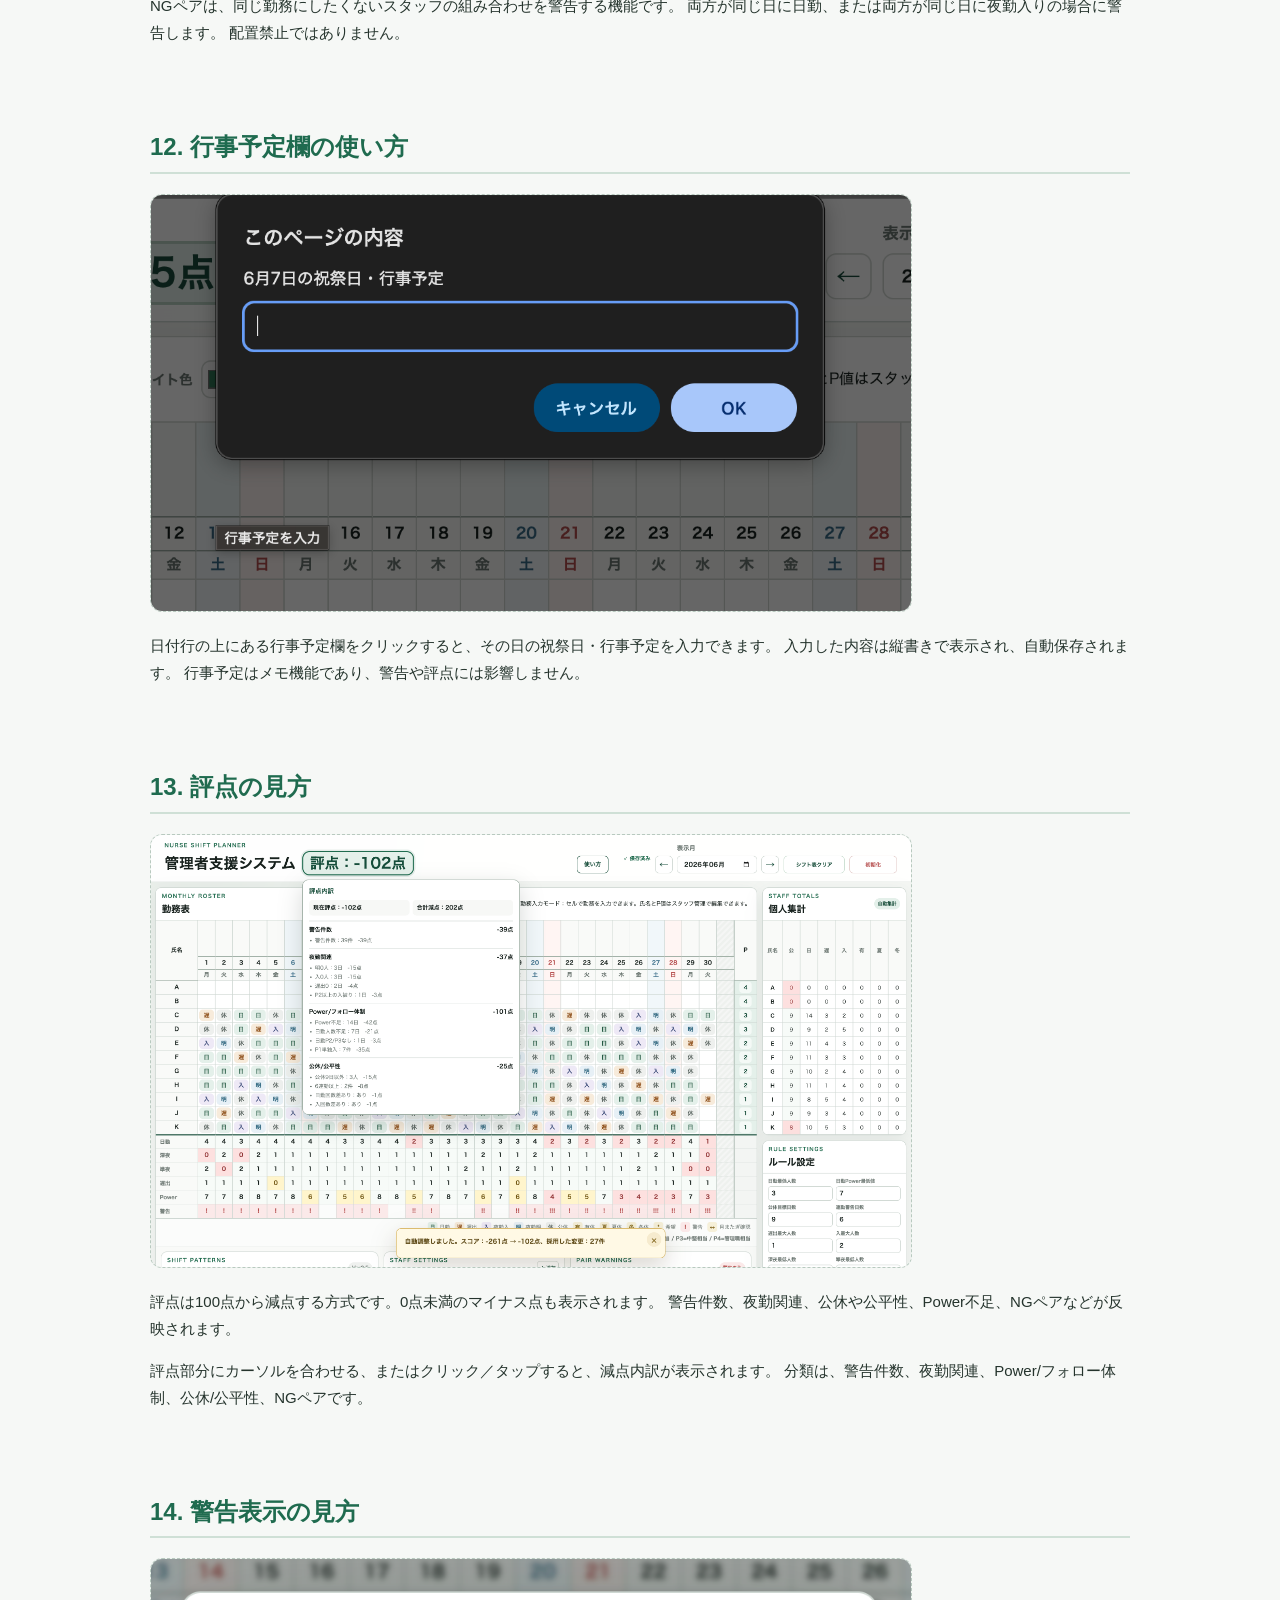
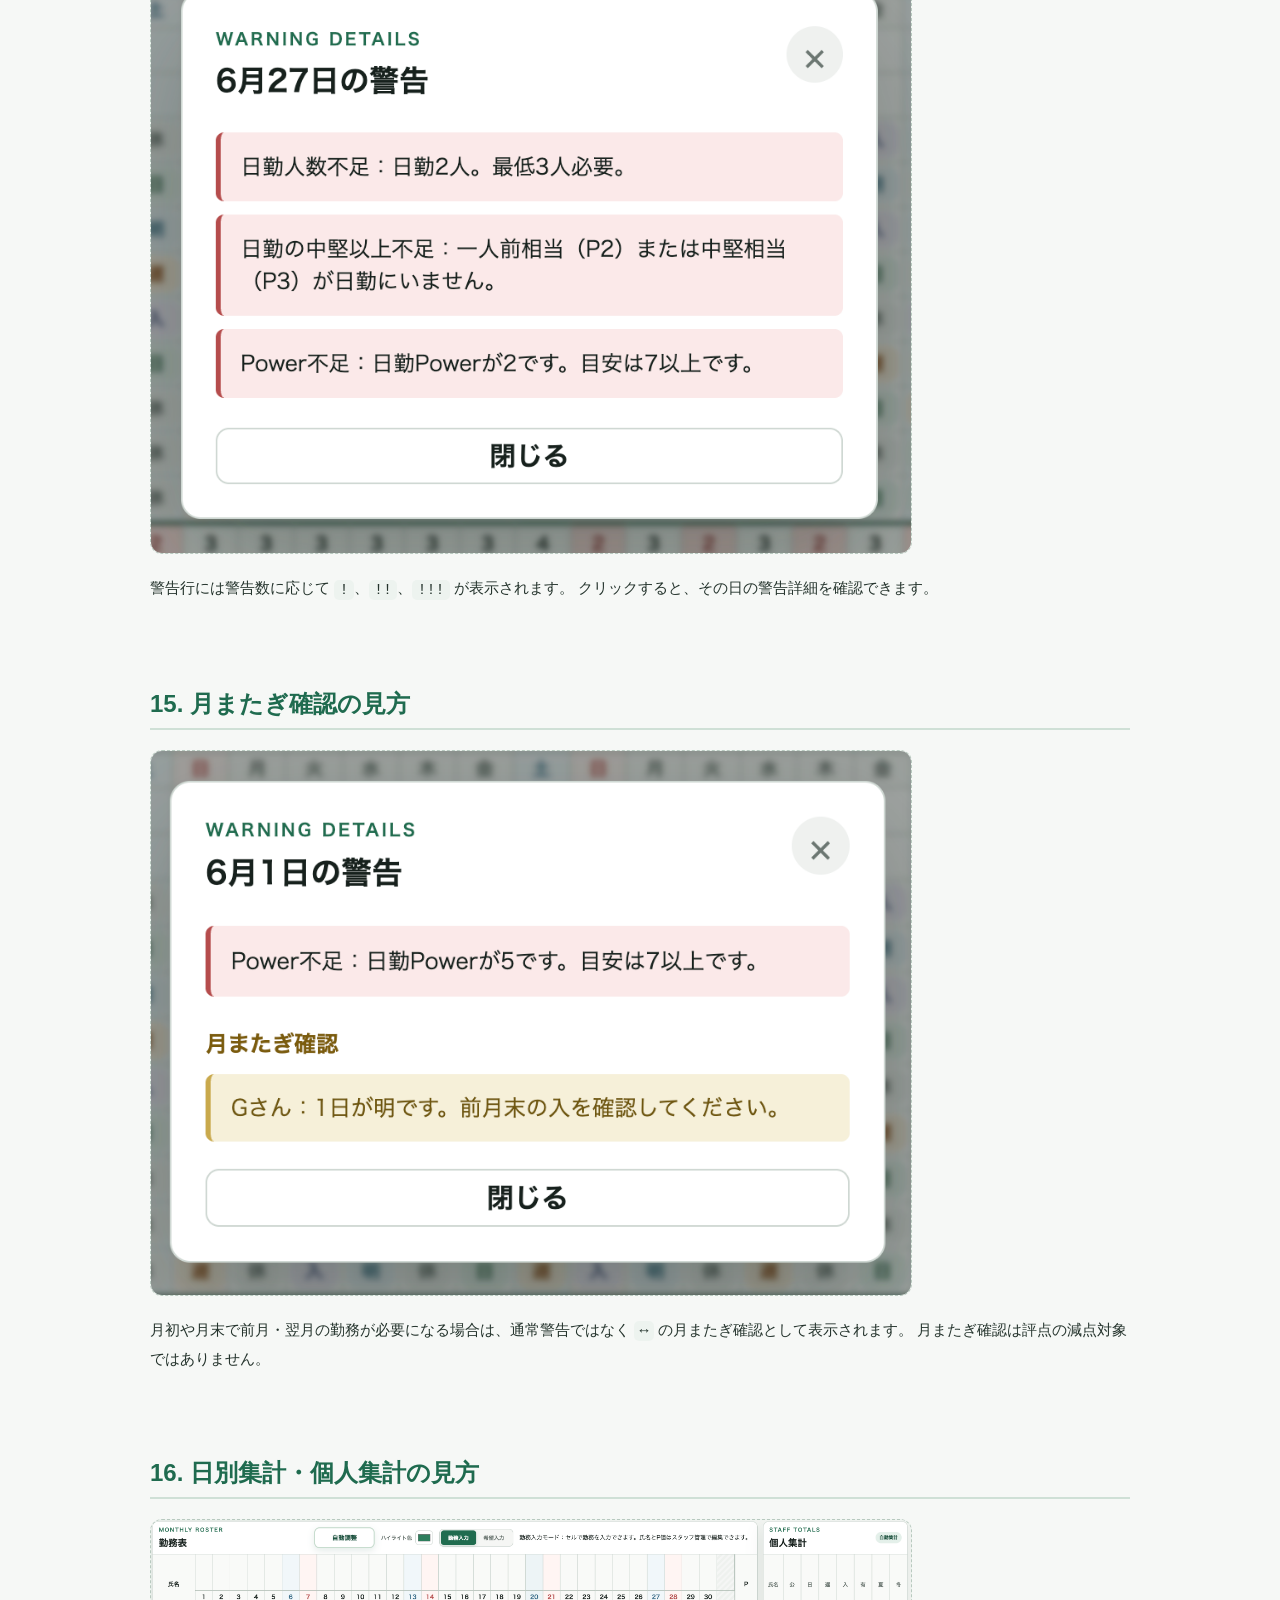
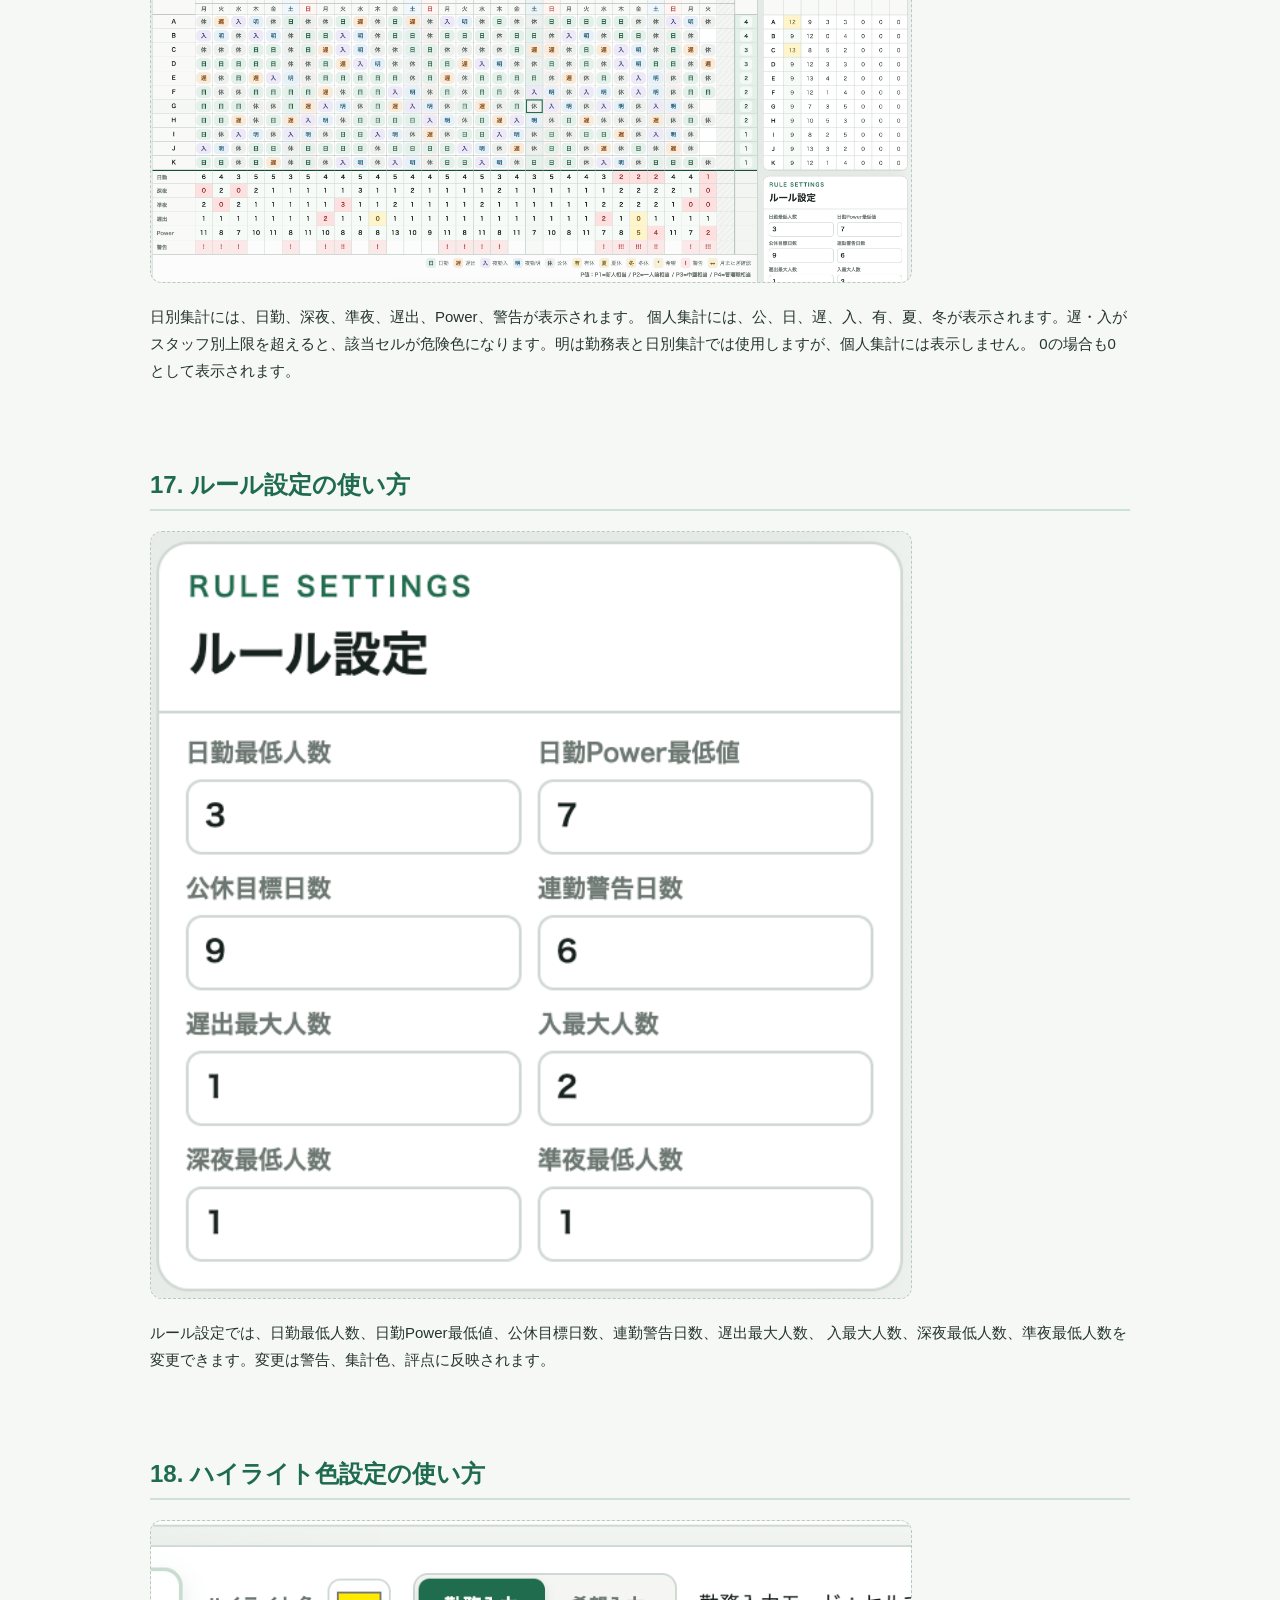
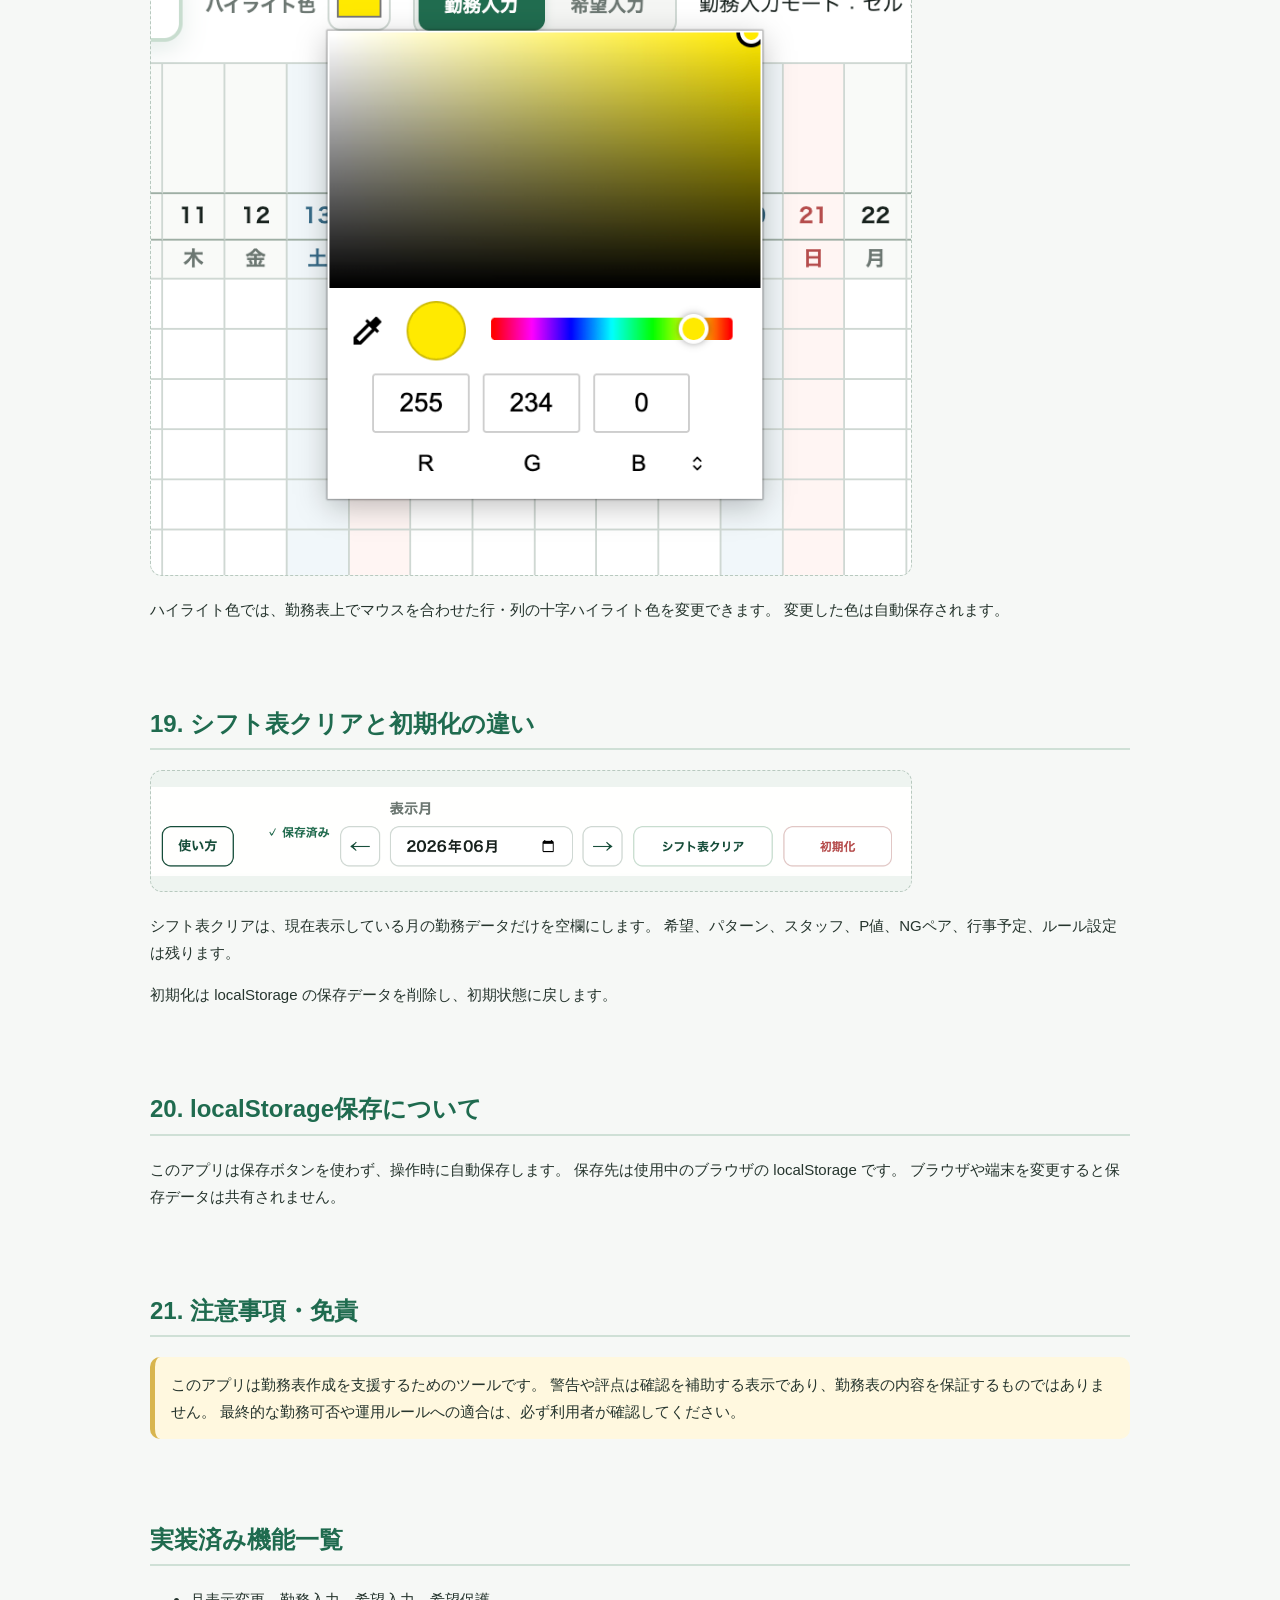
==== commit c7446bc5: "Add files via upload" ====
--- a/docs/manual.html
+++ b/docs/manual.html
@@ -3,7 +3,7 @@
   <head>
     <meta charset="UTF-8" />
     <meta name="viewport" content="width=device-width, initial-scale=1.0" />
-    <title>管理者支援システム Ver0.5 取扱説明書</title>
+    <title>管理者支援システム Ver0.6 取扱説明書</title>
     <style>
       :root {
         color: #25342d;
@@ -214,7 +214,7 @@
     <main>
       <header>
         <p>NURSE SHIFT PLANNER</p>
-        <h1>管理者支援システム Ver0.5 取扱説明書</h1>
+        <h1>管理者支援システム Ver0.6 取扱説明書</h1>
         <p>
           この説明書は、現在のコードで確認できる実装済み機能に基づいて作成しています。
         </p>
@@ -249,7 +249,7 @@
         <h2>1. アプリ概要</h2>
         <img src="images/main-screen.png" alt="勤務表メイン画面" />
         <p>
-          「管理者支援システム Ver0.5」は、看護師などの勤務表作成を支援するローカルWebアプリです。
+          「管理者支援システム Ver0.6」は、看護師などの勤務表作成を支援するローカルWebアプリです。
           勤務を自動で完成させるソフトではなく、勤務記号や登録済みパターンを配置しながら、勤務表のたたき台を作るためのツールです。
         </p>
         <p>
@@ -265,8 +265,8 @@
           <li>上部ヘッダー：アプリ名、評点、保存状態、月変更、シフト表クリア、初期化</li>
           <li>勤務表エリア：行事予定、日付、曜日、スタッフ別勤務表、日別集計、警告行</li>
           <li>勤務表操作エリア：自動調整、ハイライト色、勤務入力／希望入力の切り替え</li>
-          <li>勤務表下の設定エリア：パターン管理、スタッフ管理、NGペア</li>
-          <li>右側パネル：個人集計、ルール設定</li>
+          <li>勤務表下の設定エリア：パターン管理と勤務形態設定、その下にスタッフ管理</li>
+          <li>右側パネル：個人集計、NGペア、ルール設定</li>
         </ul>
       </section>
 
@@ -349,7 +349,7 @@
         <p>
           スタッフ管理では、スタッフ追加、削除、P値、スタッフ別上限、自動配置・自動調整のON/OFFを設定できます。
           自動配置または自動調整をOFFにしたスタッフは、その処理では変更されませんが、集計や警告には含まれます。
-          夜勤、遅出、ロング勤務、入、明、連勤の上限を超えた場合は警告と評点に反映されます。
+          遅出、入の月間回数と連勤日数の上限を設定できます。初期値は遅出4回、入4回、連勤6日です。上限は自動配置を禁止する条件ではありません。超過した場合は個人集計の危険色、警告、評点、評点内訳に反映され、自動調整の改善候補になります。
         </p>
       </section>
 
@@ -423,7 +423,7 @@
         <img src="images/summary.png" alt="集計表示" />
         <p>
           日別集計には、日勤、深夜、準夜、遅出、Power、警告が表示されます。
-          個人集計には、公、日、遅、入、有、夏、冬が表示されます。
+          個人集計には、公、日、遅、入、有、夏、冬が表示されます。遅・入がスタッフ別上限を超えると、該当セルが危険色になります。明は勤務表と日別集計では使用しますが、個人集計には表示しません。
           0の場合も0として表示されます。
         </p>
       </section>
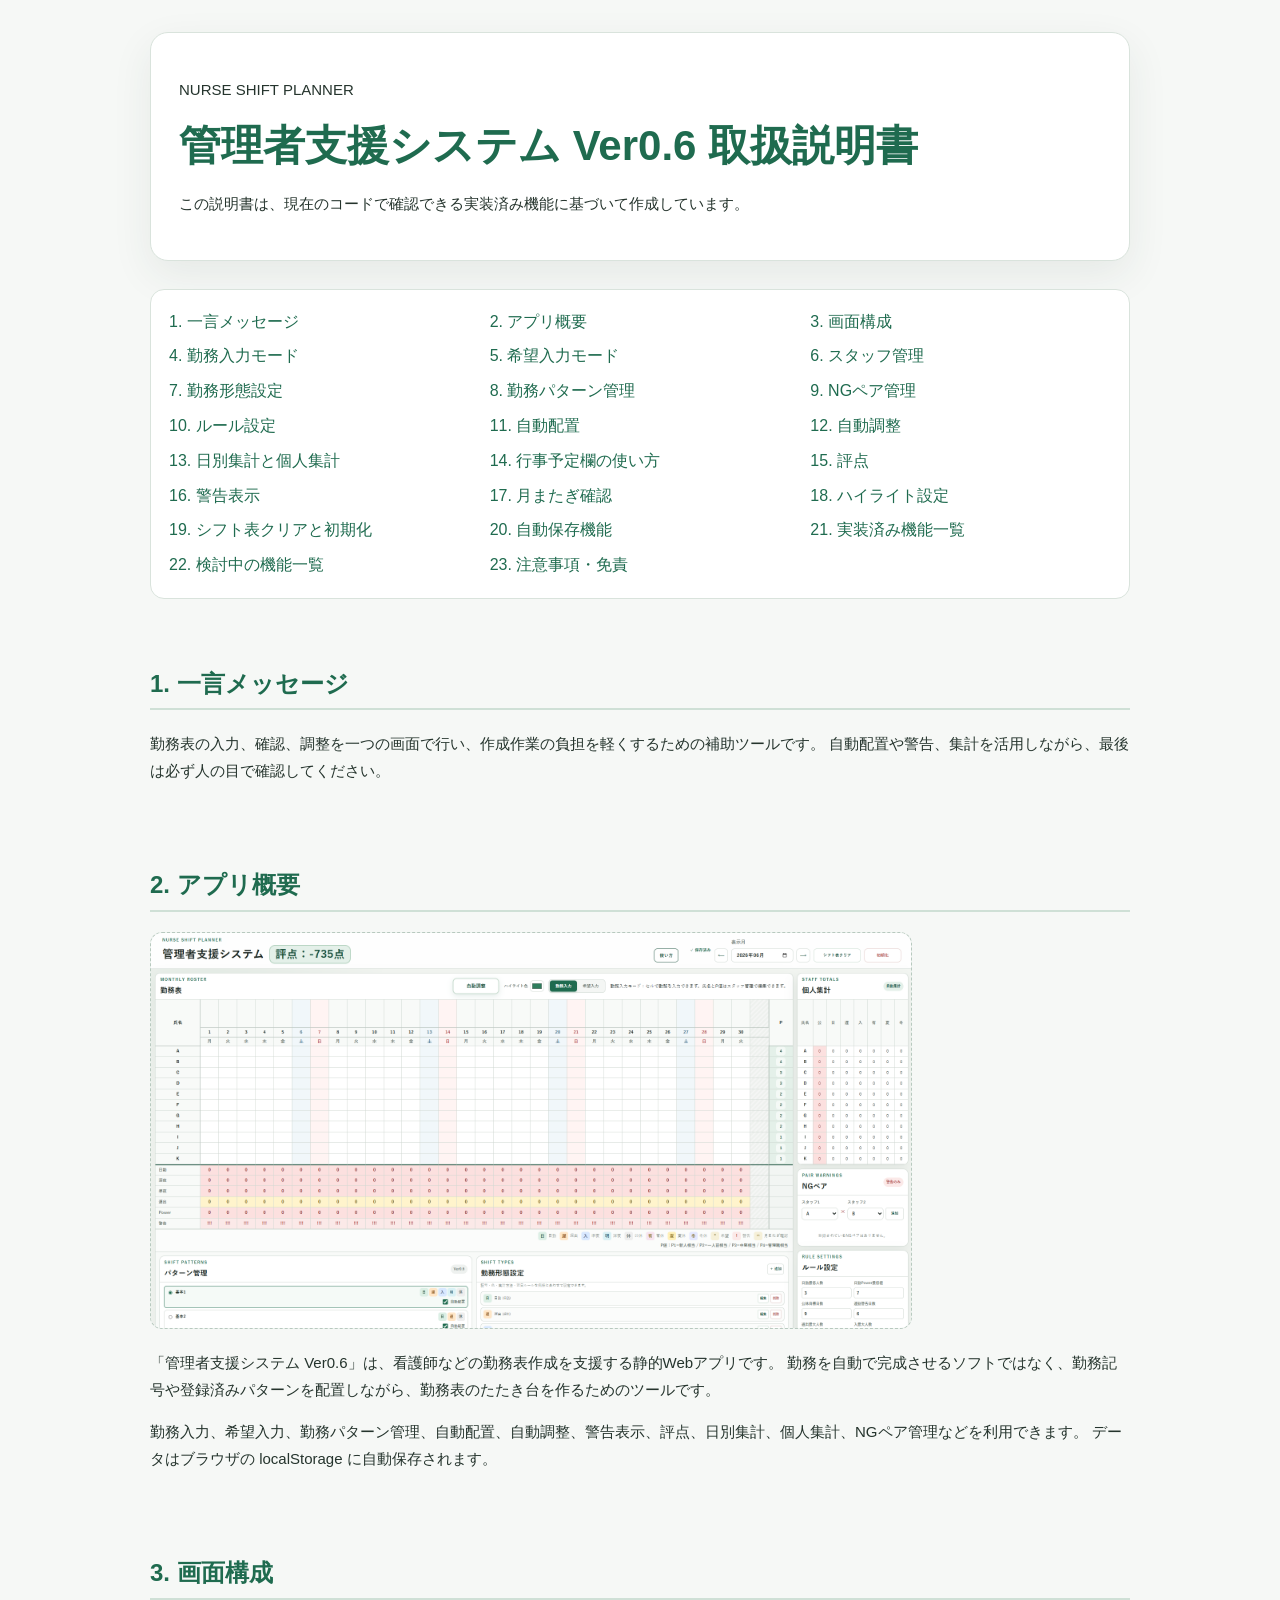
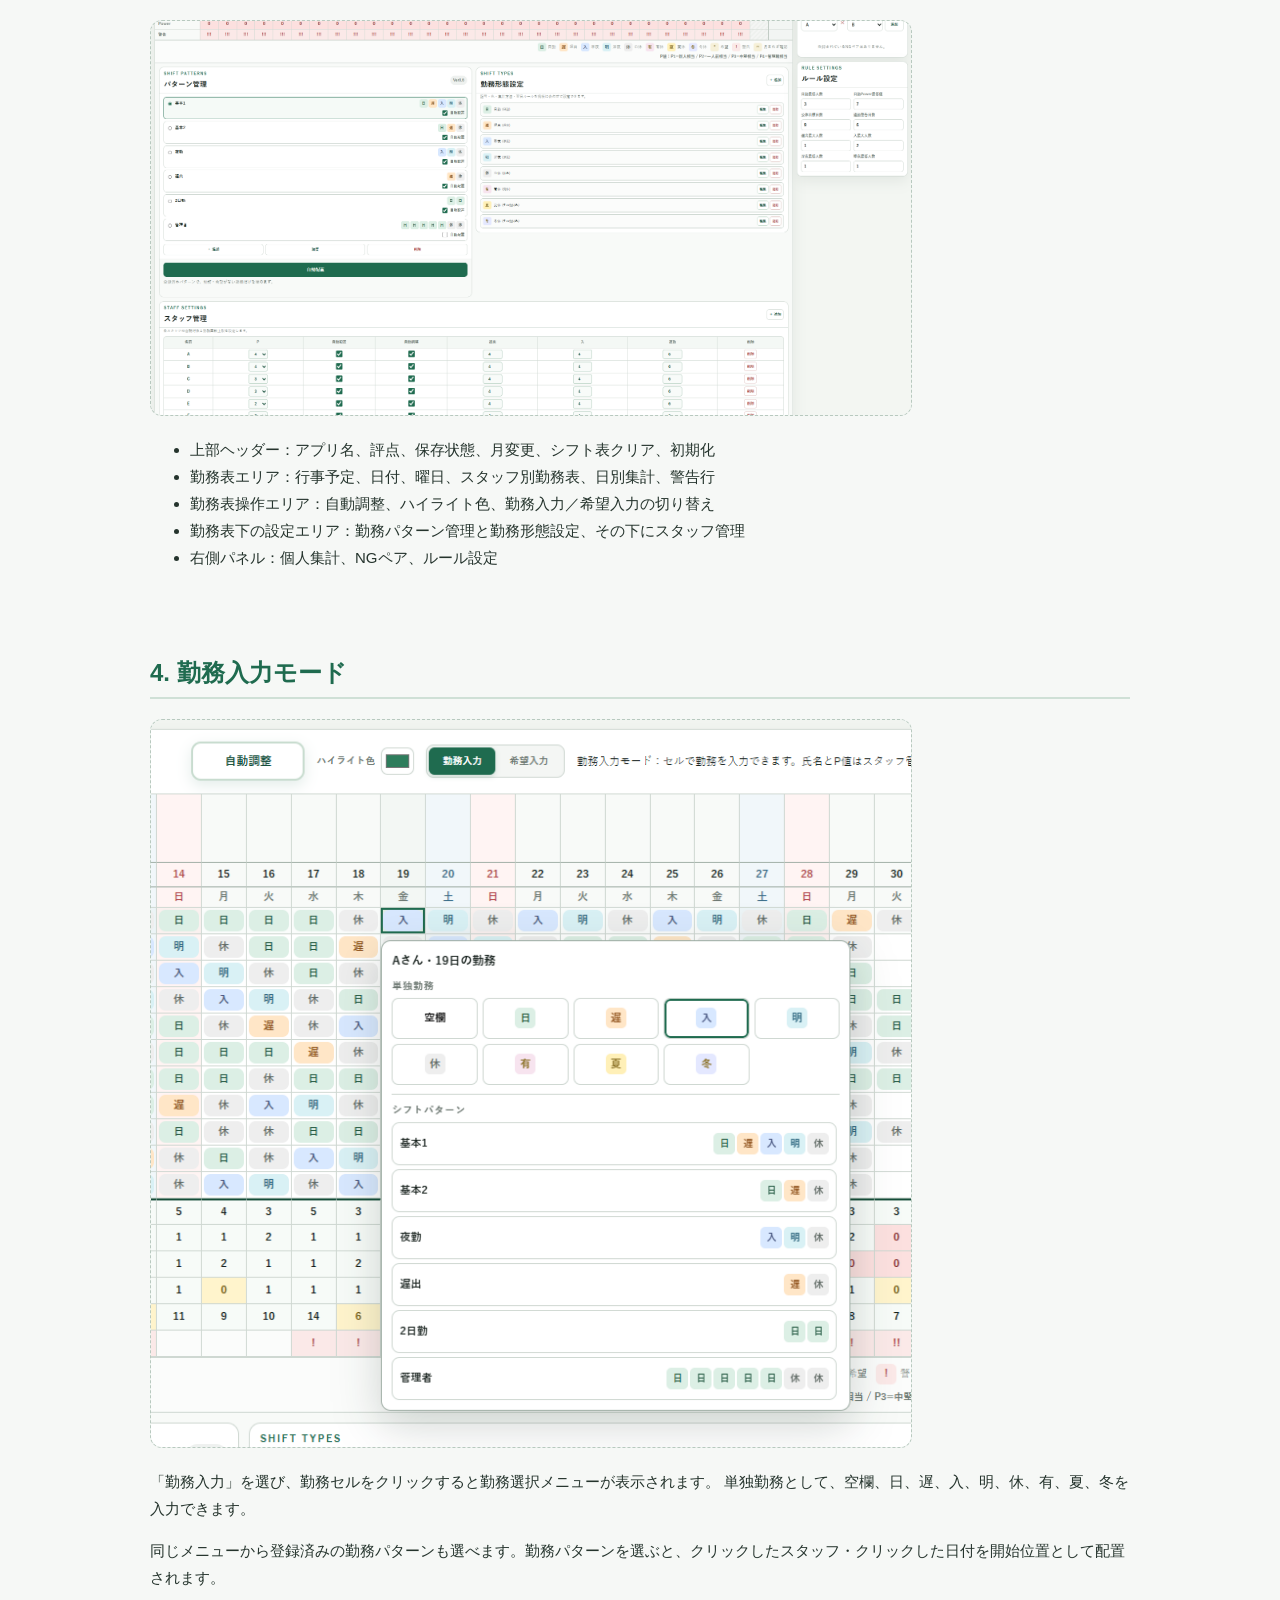
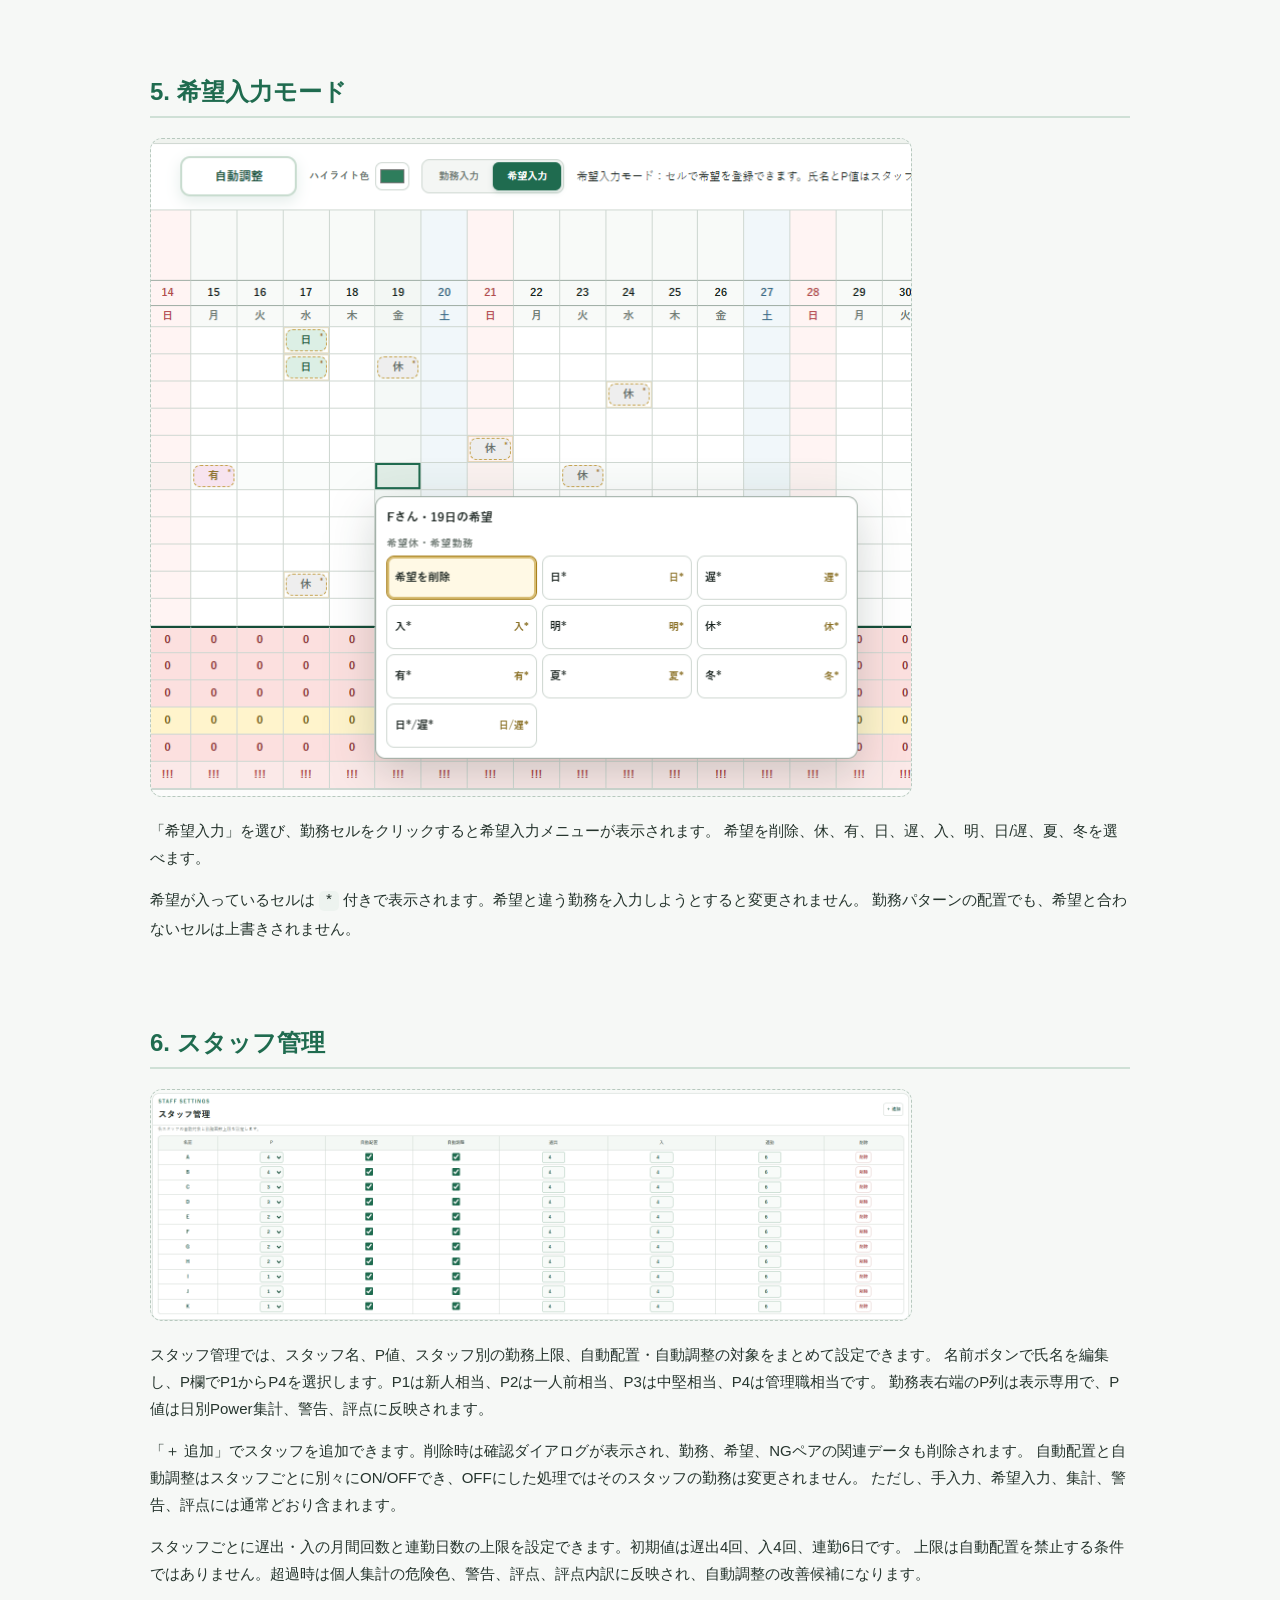
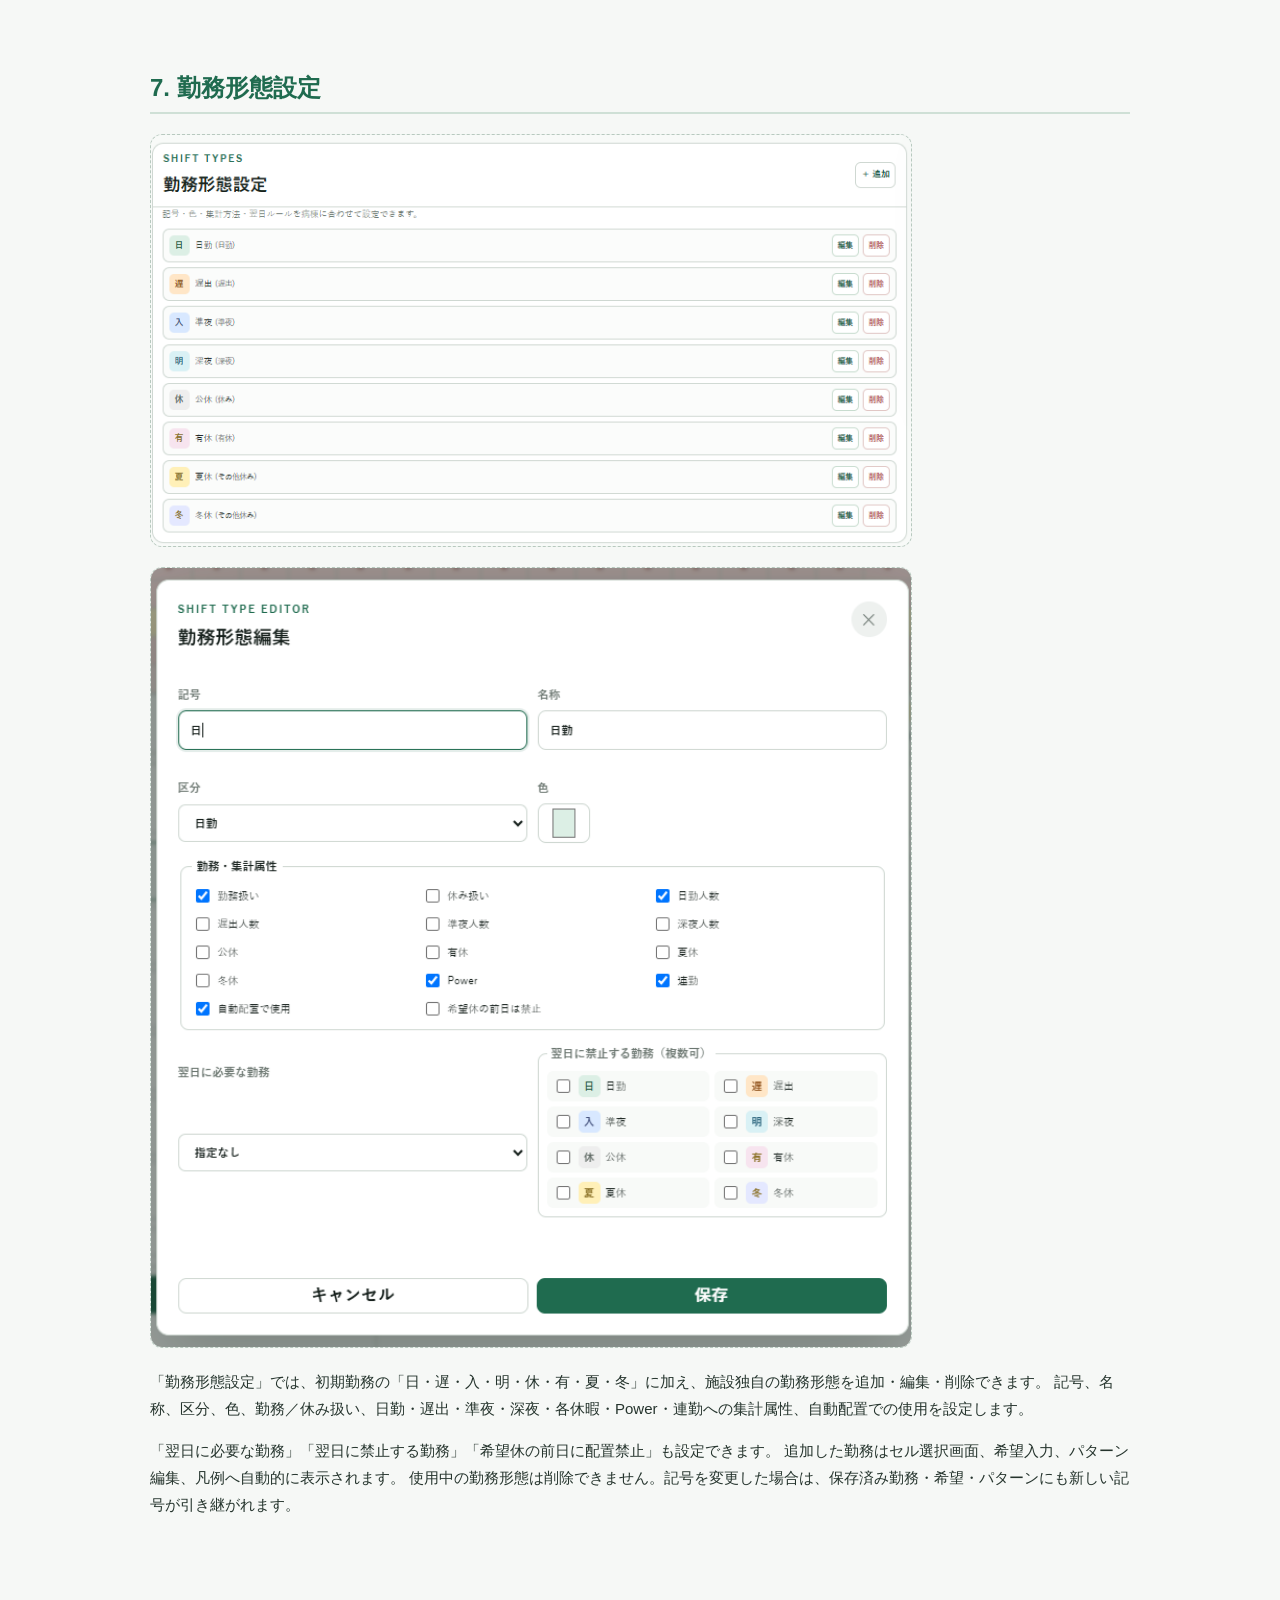
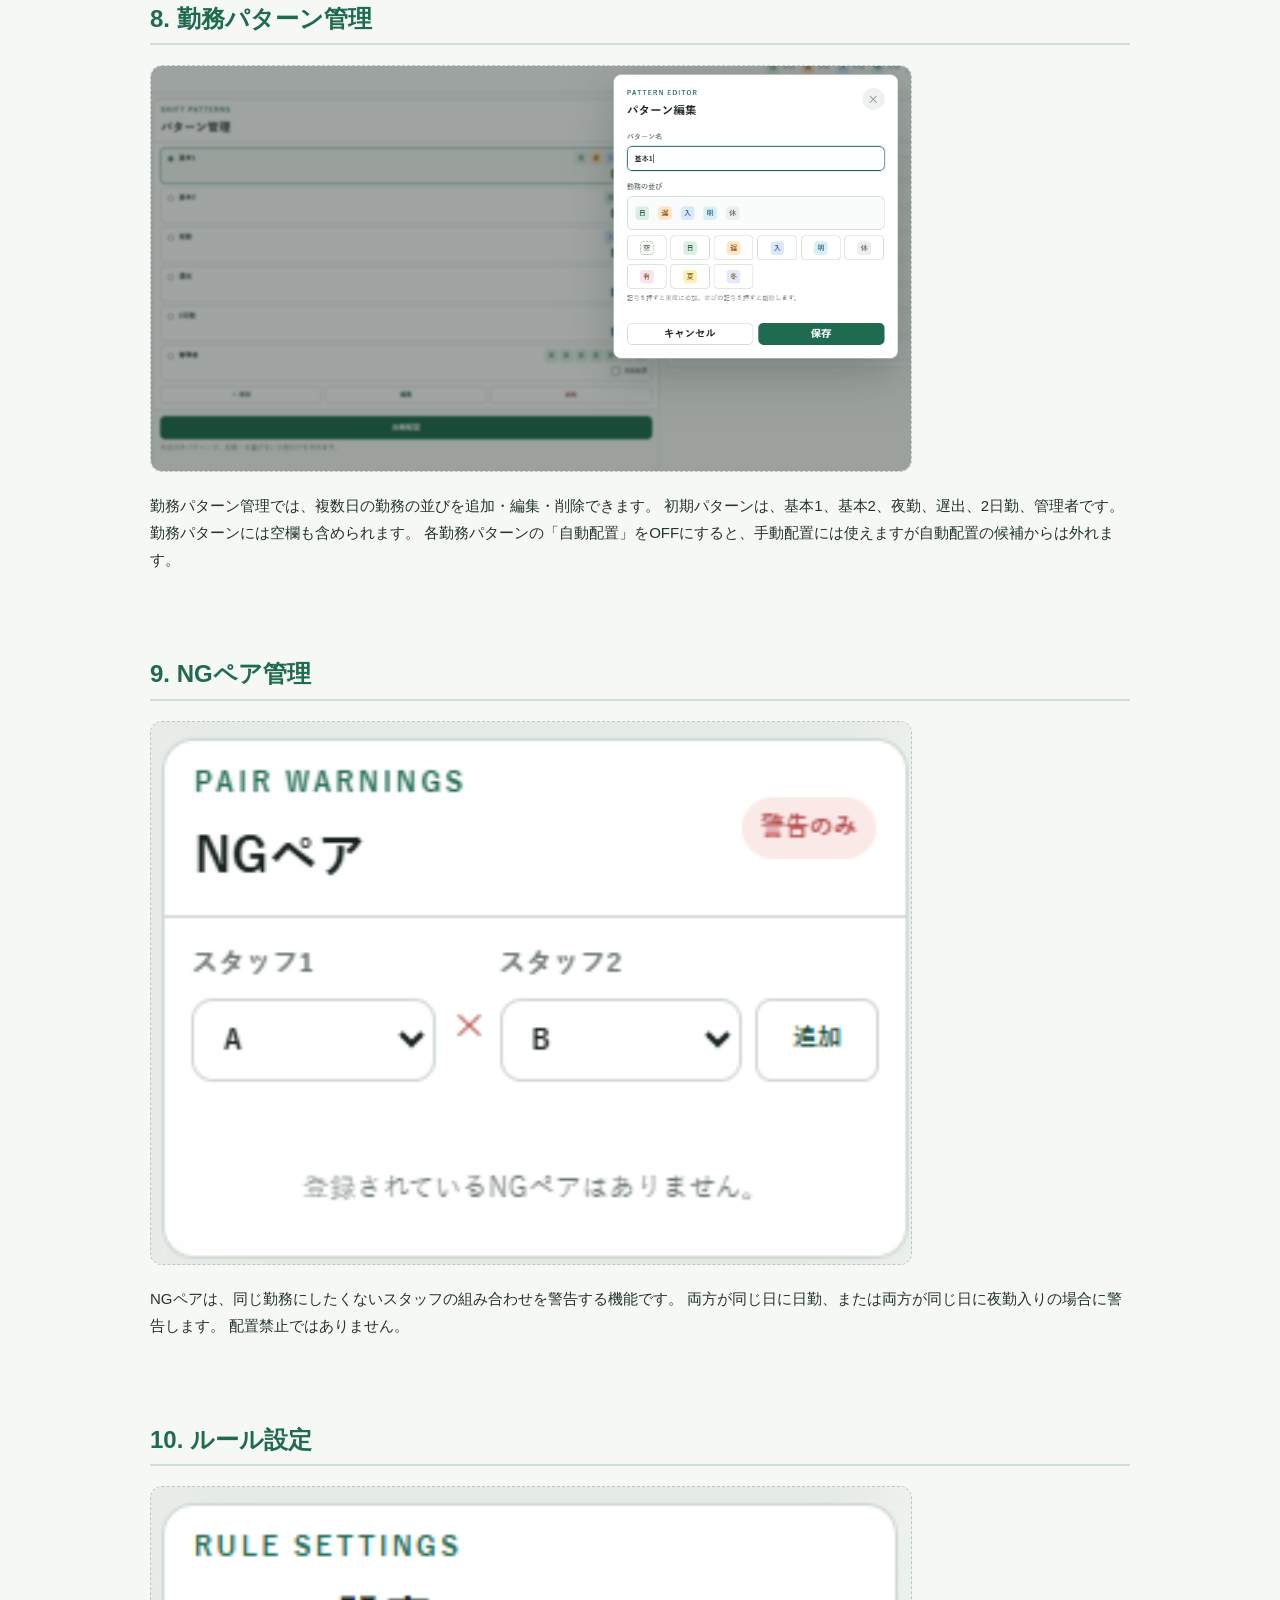
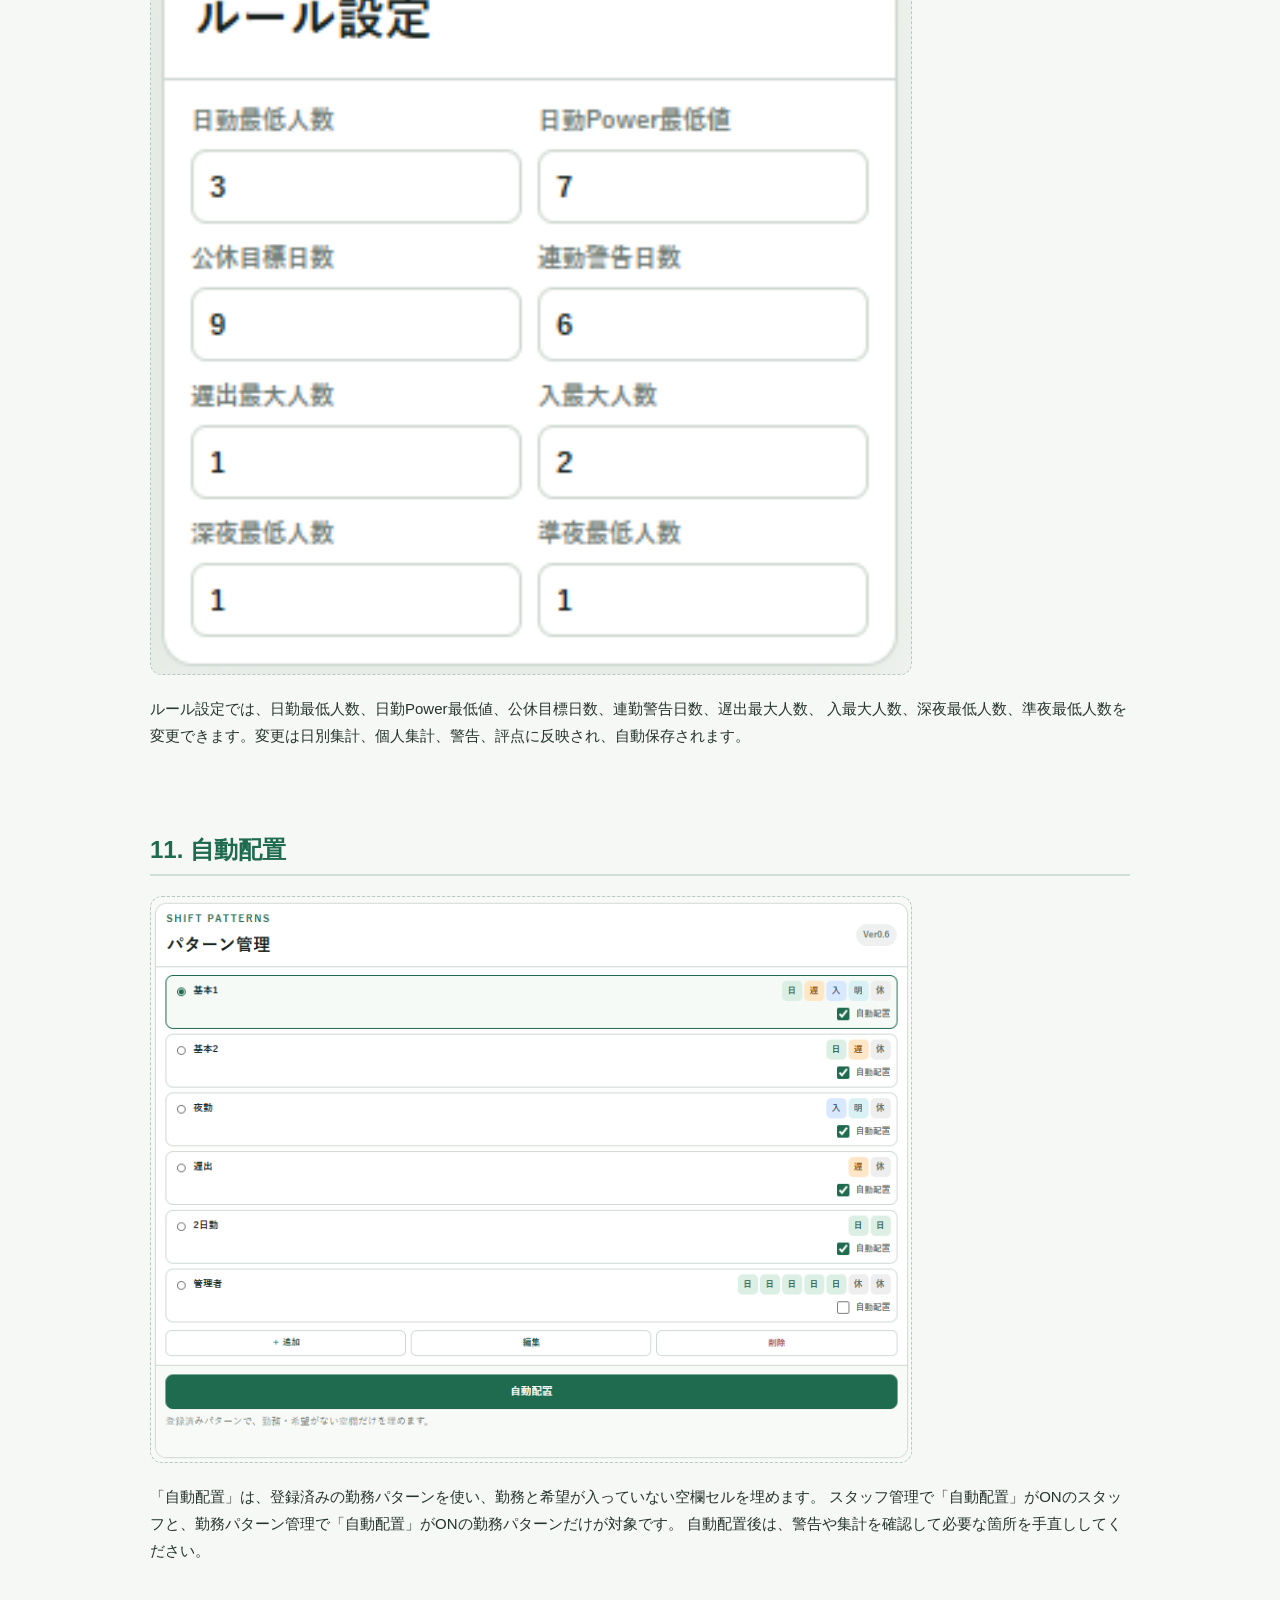
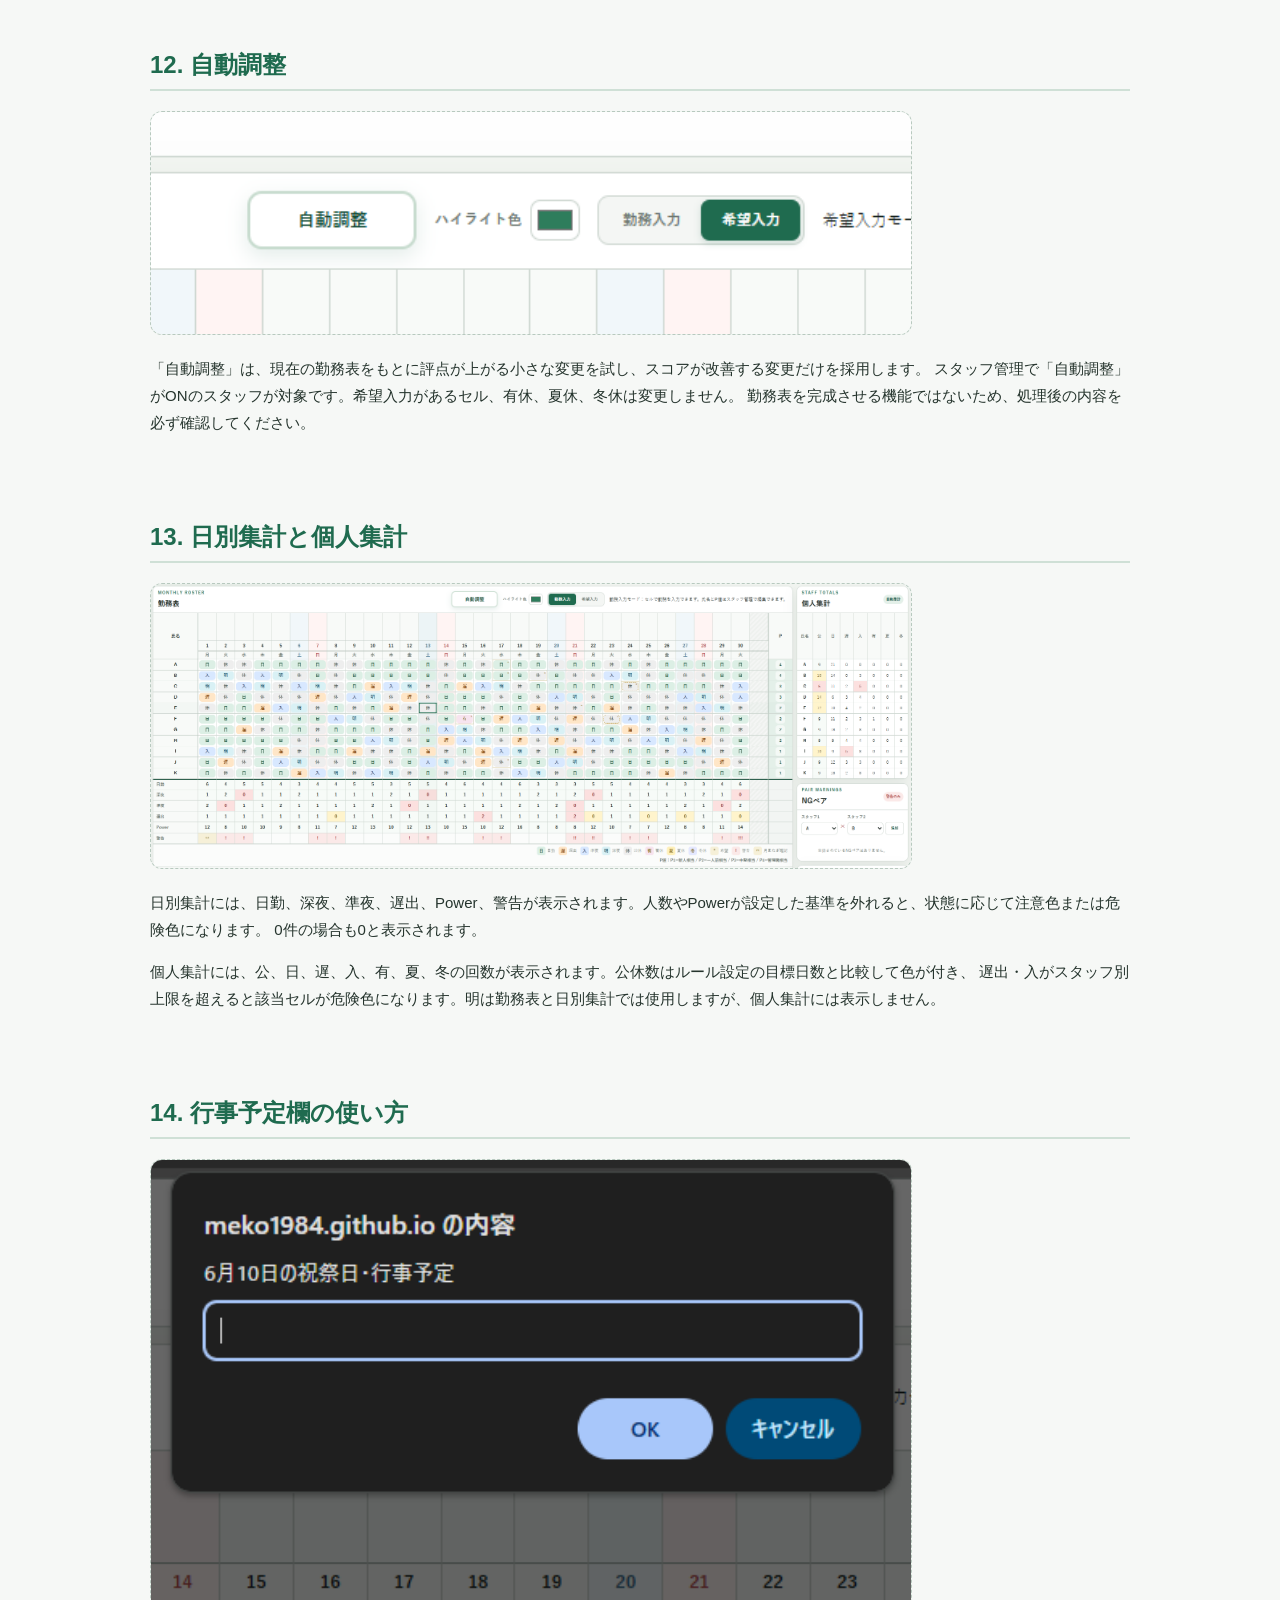
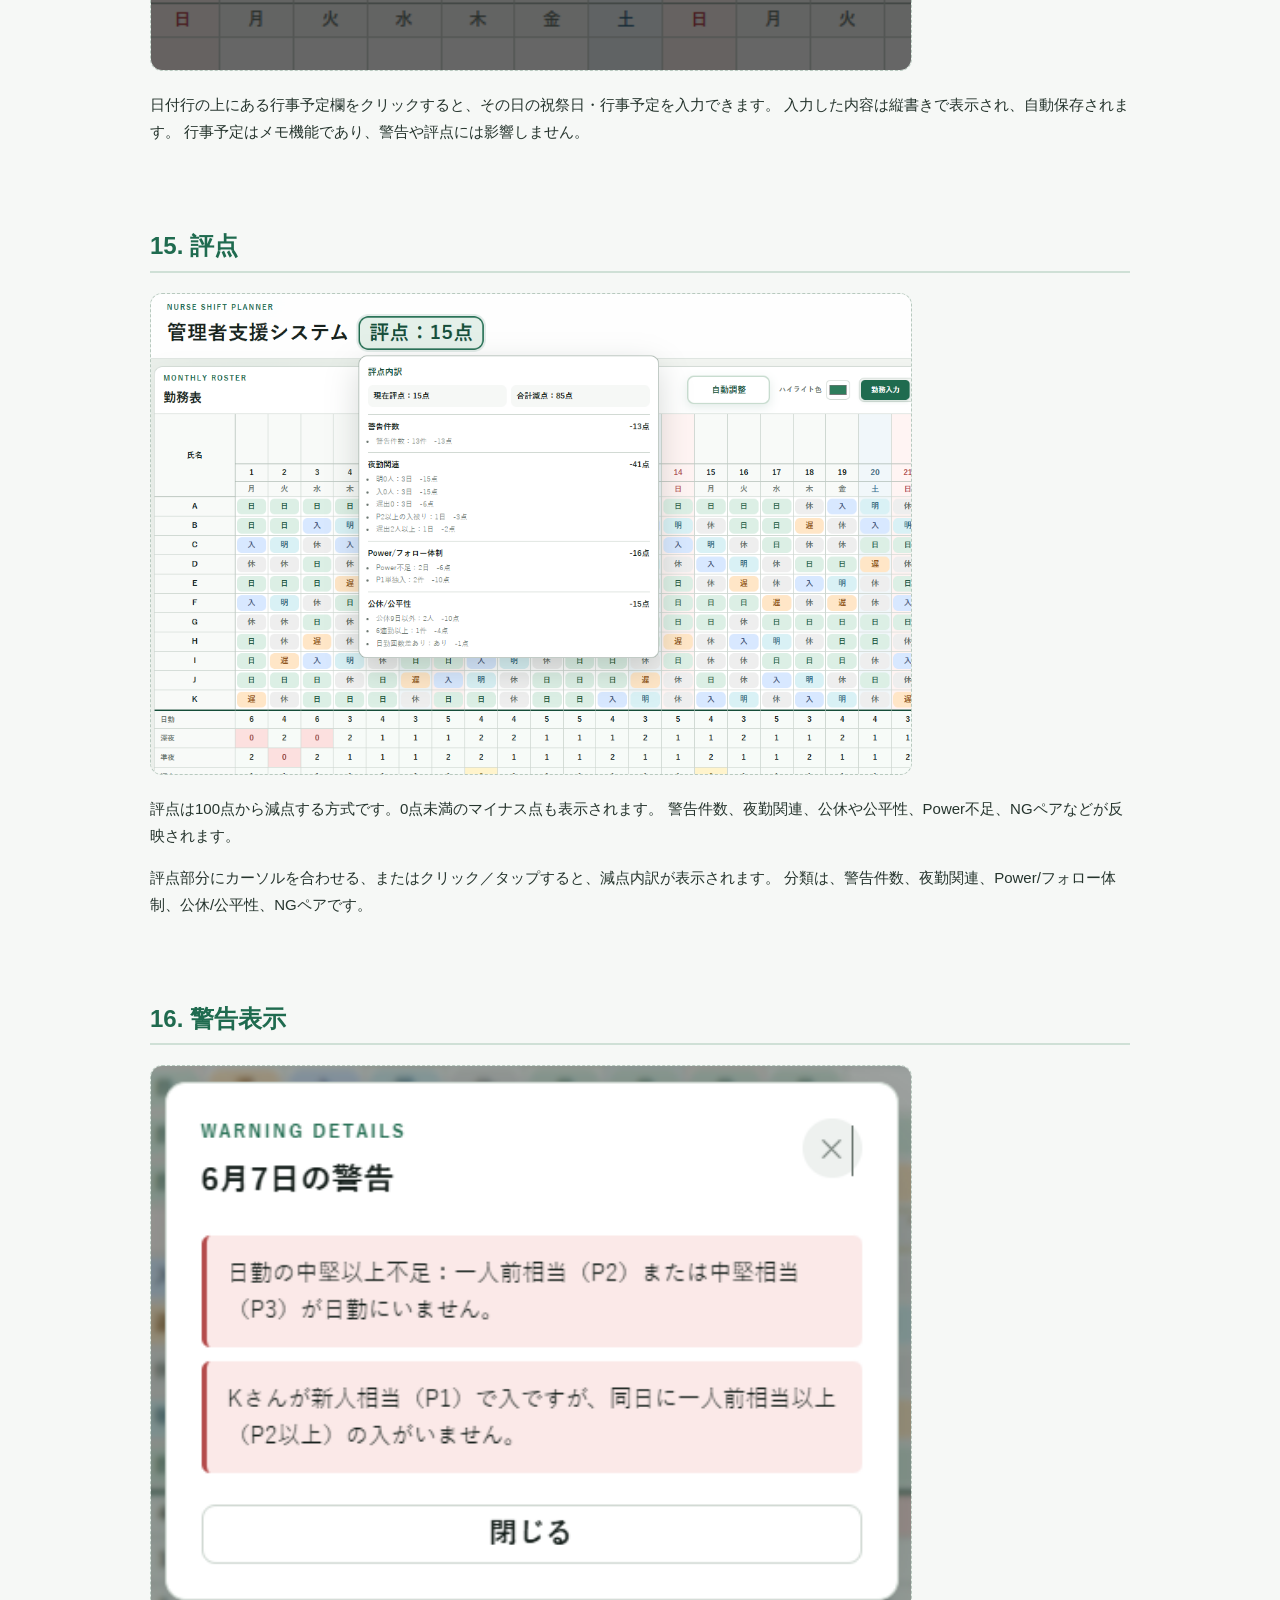
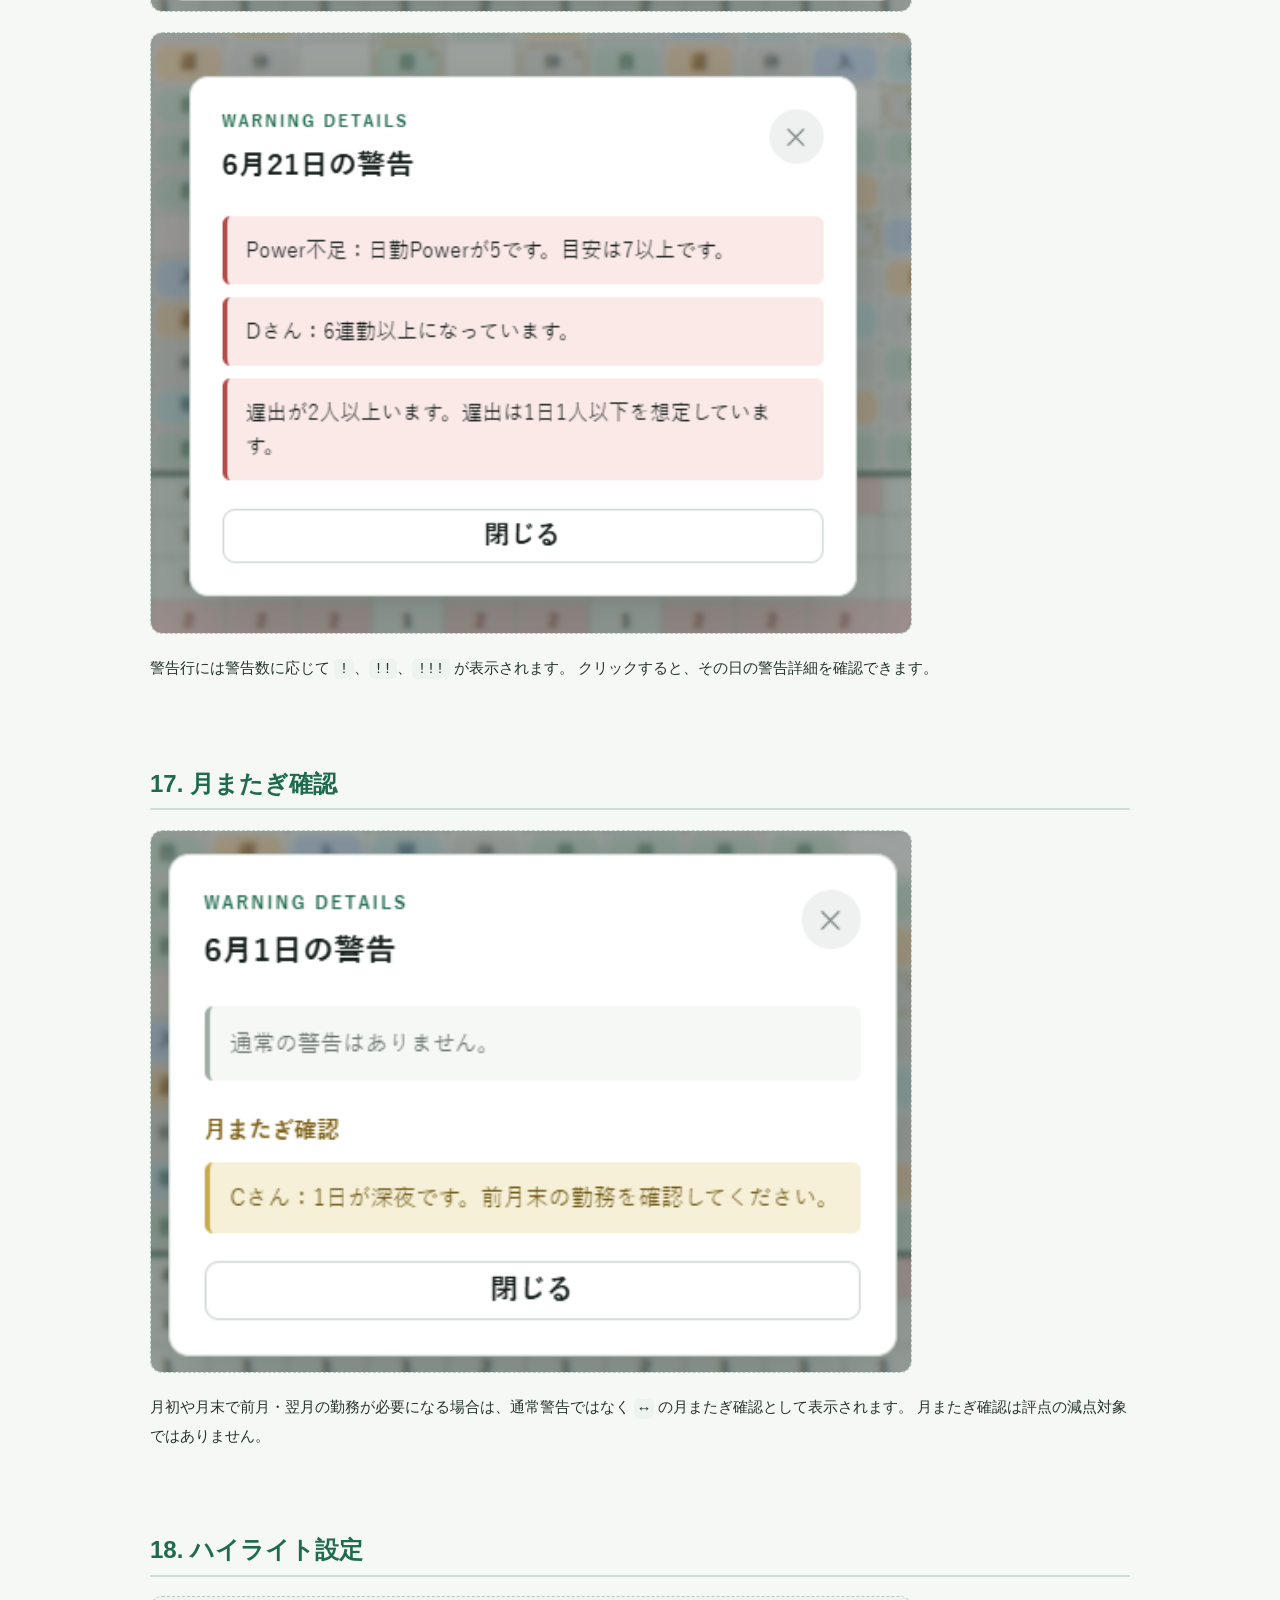
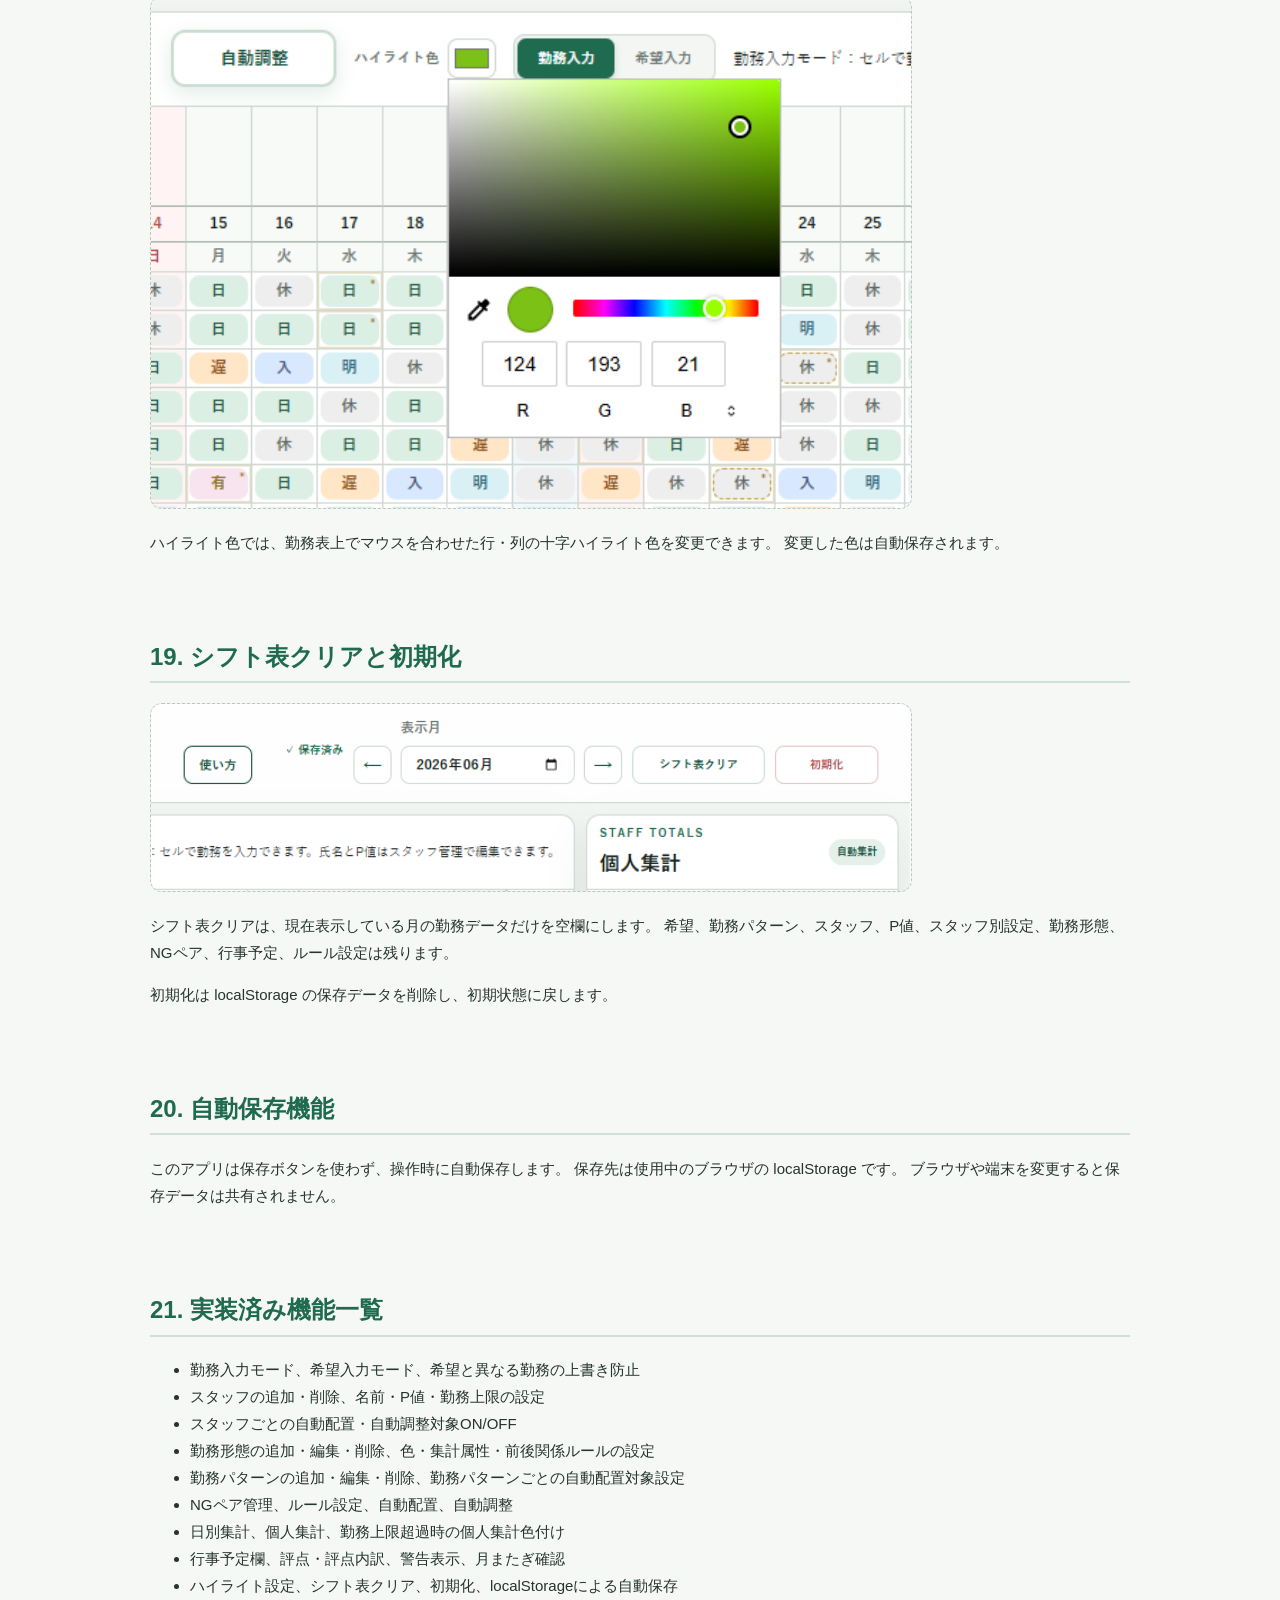
==== commit 518b1e9b: "Add files via upload" ====
--- a/docs/manual.html
+++ b/docs/manual.html
@@ -221,69 +221,78 @@
       </header>
 
       <nav class="toc no-print" aria-label="目次">
-        <a href="#overview">1. アプリ概要</a>
-        <a href="#layout">2. 画面構成</a>
-        <a href="#shift-input">3. 勤務入力モード</a>
-        <a href="#request-input">4. 希望入力モード</a>
-        <a href="#staff-power">5. スタッフ名・P値</a>
-        <a href="#staff-add-delete">6. スタッフ追加・削除</a>
-        <a href="#auto-placement">7. 自動配置</a>
-        <a href="#auto-adjustment">8. 自動調整</a>
-        <a href="#patterns">9. パターン管理</a>
-        <a href="#staff-management">10. スタッフ管理</a>
-        <a href="#shift-types">勤務形態設定</a>
-        <a href="#ng-pair">11. NGペア</a>
-        <a href="#day-notes">12. 行事予定欄</a>
-        <a href="#score">13. 評点</a>
-        <a href="#warnings">14. 警告表示</a>
-        <a href="#boundary">15. 月またぎ確認</a>
-        <a href="#summary">16. 集計</a>
-        <a href="#rules">17. ルール設定</a>
-        <a href="#highlight">18. ハイライト色</a>
-        <a href="#clear-reset">19. クリアと初期化</a>
-        <a href="#storage">20. 自動保存</a>
-        <a href="#notes">21. 注意事項・免責</a>
+        <a href="#message">1. 一言メッセージ</a>
+        <a href="#overview">2. アプリ概要</a>
+        <a href="#layout">3. 画面構成</a>
+        <a href="#shift-input">4. 勤務入力モード</a>
+        <a href="#request-input">5. 希望入力モード</a>
+        <a href="#staff-management">6. スタッフ管理</a>
+        <a href="#shift-types">7. 勤務形態設定</a>
+        <a href="#patterns">8. 勤務パターン管理</a>
+        <a href="#ng-pair">9. NGペア管理</a>
+        <a href="#rules">10. ルール設定</a>
+        <a href="#auto-placement">11. 自動配置</a>
+        <a href="#auto-adjustment">12. 自動調整</a>
+        <a href="#summary">13. 日別集計と個人集計</a>
+        <a href="#day-notes">14. 行事予定欄の使い方</a>
+        <a href="#score">15. 評点</a>
+        <a href="#warnings">16. 警告表示</a>
+        <a href="#boundary">17. 月またぎ確認</a>
+        <a href="#highlight">18. ハイライト設定</a>
+        <a href="#clear-reset">19. シフト表クリアと初期化</a>
+        <a href="#storage">20. 自動保存機能</a>
+        <a href="#implemented">21. 実装済み機能一覧</a>
+        <a href="#planned">22. 検討中の機能一覧</a>
+        <a href="#notes">23. 注意事項・免責</a>
       </nav>
 
+      <section id="message">
+        <h2>1. 一言メッセージ</h2>
+        <p>
+          勤務表の入力、確認、調整を一つの画面で行い、作成作業の負担を軽くするための補助ツールです。
+          自動配置や警告、集計を活用しながら、最後は必ず人の目で確認してください。
+        </p>
+      </section>
+
       <section id="overview">
-        <h2>1. アプリ概要</h2>
+        <h2>2. アプリ概要</h2>
         <img src="images/main-screen.png" alt="勤務表メイン画面" />
         <p>
-          「管理者支援システム Ver0.6」は、看護師などの勤務表作成を支援するローカルWebアプリです。
+          「管理者支援システム Ver0.6」は、看護師などの勤務表作成を支援する静的Webアプリです。
           勤務を自動で完成させるソフトではなく、勤務記号や登録済みパターンを配置しながら、勤務表のたたき台を作るためのツールです。
         </p>
         <p>
-          勤務入力、希望入力、パターン管理、自動配置、自動調整、警告表示、評点、日別集計、個人集計、NGペア設定などを利用できます。
+          勤務入力、希望入力、勤務パターン管理、自動配置、自動調整、警告表示、評点、日別集計、個人集計、NGペア管理などを利用できます。
           データはブラウザの localStorage に自動保存されます。
         </p>
       </section>
 
       <section id="layout">
-        <h2>2. 画面構成</h2>
+        <h2>3. 画面構成</h2>
         <img src="images/screen-layout.png" alt="画面構成" />
         <ul>
           <li>上部ヘッダー：アプリ名、評点、保存状態、月変更、シフト表クリア、初期化</li>
           <li>勤務表エリア：行事予定、日付、曜日、スタッフ別勤務表、日別集計、警告行</li>
           <li>勤務表操作エリア：自動調整、ハイライト色、勤務入力／希望入力の切り替え</li>
-          <li>勤務表下の設定エリア：パターン管理と勤務形態設定、その下にスタッフ管理</li>
+          <li>勤務表下の設定エリア：勤務パターン管理と勤務形態設定、その下にスタッフ管理</li>
           <li>右側パネル：個人集計、NGペア、ルール設定</li>
         </ul>
       </section>
 
       <section id="shift-input">
-        <h2>3. 勤務入力モードの使い方</h2>
+        <h2>4. 勤務入力モード</h2>
         <img src="images/shift-input-mode.png" alt="勤務入力モード" />
         <p>
           「勤務入力」を選び、勤務セルをクリックすると勤務選択メニューが表示されます。
           単独勤務として、空欄、日、遅、入、明、休、有、夏、冬を入力できます。
         </p>
         <p>
-          同じメニューから登録済みパターンも選べます。パターンを選ぶと、クリックしたスタッフ・クリックした日付を開始位置として配置されます。
+          同じメニューから登録済みの勤務パターンも選べます。勤務パターンを選ぶと、クリックしたスタッフ・クリックした日付を開始位置として配置されます。
         </p>
       </section>
 
       <section id="request-input">
-        <h2>4. 希望入力モードの使い方</h2>
+        <h2>5. 希望入力モード</h2>
         <img src="images/request-input-mode.png" alt="希望入力モード" />
         <p>
           「希望入力」を選び、勤務セルをクリックすると希望入力メニューが表示されます。
@@ -291,73 +300,36 @@
         </p>
         <p>
           希望が入っているセルは <code>*</code> 付きで表示されます。希望と違う勤務を入力しようとすると変更されません。
-          パターン配置でも、希望と合わないセルは上書きされません。
-        </p>
-      </section>
-
-      <section id="staff-power">
-        <h2>5. スタッフ名・P値の編集方法</h2>
-        <img src="images/staff-edit.png" alt="スタッフ編集" />
-        <p>
-          スタッフ名はスタッフ管理の「名前」ボタンから編集します。P値はスタッフ管理内のP欄で選択します。勤務表右端のP列は表示専用です。
-          P1は新人相当、P2は一人前相当、P3は中堅相当、P4は管理職相当です。
-        </p>
-      </section>
-
-      <section id="staff-add-delete">
-        <h2>6. スタッフ追加・削除の方法</h2>
-        <img src="images/staff-add-delete.png" alt="スタッフ追加削除" />
-        <p>
-          勤務表下の「スタッフ管理」で「＋ 追加」を押すと、氏名「新規スタッフ」、P値1、自動配置・自動調整ONのスタッフが追加されます。
-          削除ボタンを押すと確認ダイアログが表示され、OKすると勤務データ、希望データ、NGペア設定からも削除されます。
-        </p>
-      </section>
-
-      <section id="auto-placement">
-        <h2>7. 自動配置の使い方</h2>
-        <img src="images/auto-placement.png" alt="自動配置" />
-        <p>
-          「自動配置」は、登録済みパターンを使い、勤務と希望が入っていない空欄セルを埋めます。
-          対象になるのは、スタッフ管理で「自動配置」がONのスタッフです。
-        </p>
-        <p>
-          パターン管理で「自動配置」にチェックが入っているパターンだけが使用されます。
-        </p>
-      </section>
-
-      <section id="auto-adjustment">
-        <h2>8. 自動調整の使い方</h2>
-        <img src="images/auto-adjustment.png" alt="自動調整" />
-        <p>
-          「自動調整」は、現在の勤務表をもとに、評点が上がる小さな変更を試す機能です。
-          スコアが改善する変更だけを採用します。希望入力があるセル、有休、夏休、冬休は変更しません。
-        </p>
-      </section>
-
-      <section id="patterns">
-        <h2>9. パターン管理の使い方</h2>
-        <img src="images/pattern-management.png" alt="パターン管理" />
-        <p>
-          パターン管理では、シフトパターンを追加・編集・削除できます。
-          初期パターンは、基本1、基本2、夜勤、遅出、2日勤、管理者です。
-          パターンには空欄も含めることができます。
+          勤務パターンの配置でも、希望と合わないセルは上書きされません。
         </p>
       </section>
 
       <section id="staff-management">
-        <h2>10. スタッフ管理の使い方</h2>
-        <p>
-          スタッフ管理では、スタッフ追加、削除、P値、スタッフ別上限、自動配置・自動調整のON/OFFを設定できます。
-          自動配置または自動調整をOFFにしたスタッフは、その処理では変更されませんが、集計や警告には含まれます。
-          遅出、入の月間回数と連勤日数の上限を設定できます。初期値は遅出4回、入4回、連勤6日です。上限は自動配置を禁止する条件ではありません。超過した場合は個人集計の危険色、警告、評点、評点内訳に反映され、自動調整の改善候補になります。
+        <h2>6. スタッフ管理</h2>
+        <img src="images/staff-edit.png" alt="スタッフ管理" />
+        <p>
+          スタッフ管理では、スタッフ名、P値、スタッフ別の勤務上限、自動配置・自動調整の対象をまとめて設定できます。
+          名前ボタンで氏名を編集し、P欄でP1からP4を選択します。P1は新人相当、P2は一人前相当、P3は中堅相当、P4は管理職相当です。
+          勤務表右端のP列は表示専用で、P値は日別Power集計、警告、評点に反映されます。
+        </p>
+        <p>
+          「＋ 追加」でスタッフを追加できます。削除時は確認ダイアログが表示され、勤務、希望、NGペアの関連データも削除されます。
+          自動配置と自動調整はスタッフごとに別々にON/OFFでき、OFFにした処理ではそのスタッフの勤務は変更されません。
+          ただし、手入力、希望入力、集計、警告、評点には通常どおり含まれます。
+        </p>
+        <p>
+          スタッフごとに遅出・入の月間回数と連勤日数の上限を設定できます。初期値は遅出4回、入4回、連勤6日です。
+          上限は自動配置を禁止する条件ではありません。超過時は個人集計の危険色、警告、評点、評点内訳に反映され、自動調整の改善候補になります。
         </p>
       </section>
 
       <section id="shift-types">
-        <h2>勤務形態設定の使い方</h2>
-        <p>
-          右側の「勤務形態設定」では、初期勤務の「日・遅・入・明・休・有・夏・冬」に加え、病棟独自の勤務形態を追加できます。
-          記号、名称、区分、色、勤務／休み扱い、日勤・遅出・準夜・深夜・各休暇・Power・連勤への算入、自動配置対象を設定します。
+        <h2>7. 勤務形態設定</h2>
+        <img src="images/shift-management1.png" alt="勤務形態管理" />
+        <img src="images/shift-management2.png" alt="勤務形態管理" />
+        <p>
+          「勤務形態設定」では、初期勤務の「日・遅・入・明・休・有・夏・冬」に加え、施設独自の勤務形態を追加・編集・削除できます。
+          記号、名称、区分、色、勤務／休み扱い、日勤・遅出・準夜・深夜・各休暇・Power・連勤への集計属性、自動配置での使用を設定します。
         </p>
         <p>
           「翌日に必要な勤務」「翌日に禁止する勤務」「希望休の前日に配置禁止」も設定できます。
@@ -366,8 +338,18 @@
         </p>
       </section>
 
+      <section id="patterns">
+        <h2>8. 勤務パターン管理</h2>
+        <img src="images/shift-pattern-management.png" alt="勤務パターン管理" />
+        <p>
+          勤務パターン管理では、複数日の勤務の並びを追加・編集・削除できます。
+          初期パターンは、基本1、基本2、夜勤、遅出、2日勤、管理者です。勤務パターンには空欄も含められます。
+          各勤務パターンの「自動配置」をOFFにすると、手動配置には使えますが自動配置の候補からは外れます。
+        </p>
+      </section>
+
       <section id="ng-pair">
-        <h2>11. NGペア設定の使い方</h2>
+        <h2>9. NGペア管理</h2>
         <img src="images/ng-pair.png" alt="NGペア設定" />
         <p>
           NGペアは、同じ勤務にしたくないスタッフの組み合わせを警告する機能です。
@@ -376,8 +358,50 @@
         </p>
       </section>
 
+      <section id="rules">
+        <h2>10. ルール設定</h2>
+        <img src="images/rule-settings.png" alt="ルール設定" />
+        <p>
+          ルール設定では、日勤最低人数、日勤Power最低値、公休目標日数、連勤警告日数、遅出最大人数、
+          入最大人数、深夜最低人数、準夜最低人数を変更できます。変更は日別集計、個人集計、警告、評点に反映され、自動保存されます。
+        </p>
+      </section>
+
+      <section id="auto-placement">
+        <h2>11. 自動配置</h2>
+        <img src="images/auto-placement.png" alt="自動配置" />
+        <p>
+          「自動配置」は、登録済みの勤務パターンを使い、勤務と希望が入っていない空欄セルを埋めます。
+          スタッフ管理で「自動配置」がONのスタッフと、勤務パターン管理で「自動配置」がONの勤務パターンだけが対象です。
+          自動配置後は、警告や集計を確認して必要な箇所を手直ししてください。
+        </p>
+      </section>
+
+      <section id="auto-adjustment">
+        <h2>12. 自動調整</h2>
+        <img src="images/auto-adjustment.png" alt="自動調整" />
+        <p>
+          「自動調整」は、現在の勤務表をもとに評点が上がる小さな変更を試し、スコアが改善する変更だけを採用します。
+          スタッフ管理で「自動調整」がONのスタッフが対象です。希望入力があるセル、有休、夏休、冬休は変更しません。
+          勤務表を完成させる機能ではないため、処理後の内容を必ず確認してください。
+        </p>
+      </section>
+
+      <section id="summary">
+        <h2>13. 日別集計と個人集計</h2>
+        <img src="images/summary.png" alt="日別集計と個人集計" />
+        <p>
+          日別集計には、日勤、深夜、準夜、遅出、Power、警告が表示されます。人数やPowerが設定した基準を外れると、状態に応じて注意色または危険色になります。
+          0件の場合も0と表示されます。
+        </p>
+        <p>
+          個人集計には、公、日、遅、入、有、夏、冬の回数が表示されます。公休数はルール設定の目標日数と比較して色が付き、
+          遅出・入がスタッフ別上限を超えると該当セルが危険色になります。明は勤務表と日別集計では使用しますが、個人集計には表示しません。
+        </p>
+      </section>
+
       <section id="day-notes">
-        <h2>12. 行事予定欄の使い方</h2>
+        <h2>14. 行事予定欄の使い方</h2>
         <img src="images/day-notes.png" alt="行事予定欄" />
         <p>
           日付行の上にある行事予定欄をクリックすると、その日の祝祭日・行事予定を入力できます。
@@ -387,7 +411,7 @@
       </section>
 
       <section id="score">
-        <h2>13. 評点の見方</h2>
+        <h2>15. 評点</h2>
         <img src="images/shift-score.png" alt="評点" />
         <p>
           評点は100点から減点する方式です。0点未満のマイナス点も表示されます。
@@ -401,8 +425,9 @@
       </section>
 
       <section id="warnings">
-        <h2>14. 警告表示の見方</h2>
-        <img src="images/warnings.png" alt="警告表示" />
+        <h2>16. 警告表示</h2>
+        <img src="images/warnings1.png" alt="警告表示" />
+        <img src="images/warnings2.png" alt="警告表示" />
         <p>
           警告行には警告数に応じて <code>!</code>、<code>!!</code>、<code>!!!</code> が表示されます。
           クリックすると、その日の警告詳細を確認できます。
@@ -410,7 +435,7 @@
       </section>
 
       <section id="boundary">
-        <h2>15. 月またぎ確認の見方</h2>
+        <h2>17. 月またぎ確認</h2>
         <img src="images/month-boundary.png" alt="月またぎ確認" />
         <p>
           月初や月末で前月・翌月の勤務が必要になる場合は、通常警告ではなく <code>↔</code> の月またぎ確認として表示されます。
@@ -418,27 +443,8 @@
         </p>
       </section>
 
-      <section id="summary">
-        <h2>16. 日別集計・個人集計の見方</h2>
-        <img src="images/summary.png" alt="集計表示" />
-        <p>
-          日別集計には、日勤、深夜、準夜、遅出、Power、警告が表示されます。
-          個人集計には、公、日、遅、入、有、夏、冬が表示されます。遅・入がスタッフ別上限を超えると、該当セルが危険色になります。明は勤務表と日別集計では使用しますが、個人集計には表示しません。
-          0の場合も0として表示されます。
-        </p>
-      </section>
-
-      <section id="rules">
-        <h2>17. ルール設定の使い方</h2>
-        <img src="images/rule-settings.png" alt="ルール設定" />
-        <p>
-          ルール設定では、日勤最低人数、日勤Power最低値、公休目標日数、連勤警告日数、遅出最大人数、
-          入最大人数、深夜最低人数、準夜最低人数を変更できます。変更は警告、集計色、評点に反映されます。
-        </p>
-      </section>
-
       <section id="highlight">
-        <h2>18. ハイライト色設定の使い方</h2>
+        <h2>18. ハイライト設定</h2>
         <img src="images/highlight-color.png" alt="ハイライト色設定" />
         <p>
           ハイライト色では、勤務表上でマウスを合わせた行・列の十字ハイライト色を変更できます。
@@ -447,11 +453,11 @@
       </section>
 
       <section id="clear-reset">
-        <h2>19. シフト表クリアと初期化の違い</h2>
+        <h2>19. シフト表クリアと初期化</h2>
         <img src="images/clear-reset.png" alt="クリアと初期化" />
         <p>
           シフト表クリアは、現在表示している月の勤務データだけを空欄にします。
-          希望、パターン、スタッフ、P値、NGペア、行事予定、ルール設定は残ります。
+          希望、勤務パターン、スタッフ、P値、スタッフ別設定、勤務形態、NGペア、行事予定、ルール設定は残ります。
         </p>
         <p>
           初期化は localStorage の保存データを削除し、初期状態に戻します。
@@ -459,7 +465,7 @@
       </section>
 
       <section id="storage">
-        <h2>20. localStorage保存について</h2>
+        <h2>20. 自動保存機能</h2>
         <p>
           このアプリは保存ボタンを使わず、操作時に自動保存します。
           保存先は使用中のブラウザの localStorage です。
@@ -467,28 +473,24 @@
         </p>
       </section>
 
-      <section id="notes">
-        <h2>21. 注意事項・免責</h2>
-        <p class="note">
-          このアプリは勤務表作成を支援するためのツールです。
-          警告や評点は確認を補助する表示であり、勤務表の内容を保証するものではありません。
-          最終的な勤務可否や運用ルールへの適合は、必ず利用者が確認してください。
-        </p>
-      </section>
-
-      <section>
-        <h2>実装済み機能一覧</h2>
+      <section id="implemented">
+        <h2>21. 実装済み機能一覧</h2>
         <ul>
-          <li>月表示変更、勤務入力、希望入力、希望保護</li>
-          <li>勤務セルからのパターン配置、パターン追加・編集・削除</li>
-          <li>自動配置、自動調整、スタッフ追加・削除、自動配置・自動調整対象設定</li>
-          <li>NGペア、行事予定、日別集計、個人集計、警告、月またぎ確認</li>
-          <li>評点、減点内訳、ルール設定、ハイライト色、自動保存</li>
+          <li>勤務入力モード、希望入力モード、希望と異なる勤務の上書き防止</li>
+          <li>スタッフの追加・削除、名前・P値・勤務上限の設定</li>
+          <li>スタッフごとの自動配置・自動調整対象ON/OFF</li>
+          <li>勤務形態の追加・編集・削除、色・集計属性・前後関係ルールの設定</li>
+          <li>勤務パターンの追加・編集・削除、勤務パターンごとの自動配置対象設定</li>
+          <li>NGペア管理、ルール設定、自動配置、自動調整</li>
+          <li>日別集計、個人集計、勤務上限超過時の個人集計色付け</li>
+          <li>行事予定欄、評点・評点内訳、警告表示、月またぎ確認</li>
+          <li>ハイライト設定、シフト表クリア、初期化、localStorageによる自動保存</li>
         </ul>
       </section>
 
-      <section>
-        <h2>今後追加予定にできそうな機能一覧</h2>
+      <section id="planned">
+        <h2>22. 検討中の機能一覧</h2>
+        <p>以下は今後の候補であり、実装時期や提供を約束するものではありません。</p>
         <ul>
           <li>Excel読込、CSV出力、印刷用レイアウト</li>
           <li>クラウド保存、ログイン、複数端末同期</li>
@@ -498,12 +500,12 @@
         </ul>
       </section>
 
-      <section>
-        <h2>短い紹介文</h2>
-        <p>
-          「管理者支援システム」は、勤務表作成時の入力・確認・調整を支援するWebアプリです。
-          勤務記号やシフトパターンを配置しながら、希望勤務、警告、集計、評点を確認できます。
-          自動配置と自動調整により、空欄を埋めるたたき台作成やスコア改善を補助し、最終確認は管理者が行えるよう設計されています。
+      <section id="notes">
+        <h2>23. 注意事項・免責</h2>
+        <p class="note">
+          このツールは勤務表作成を補助する試作ツールです。警告、評点、自動配置、自動調整の結果を含め、最終確認は必ず人が行ってください。
+          労務管理、法令、所属施設の規程への適合を保証するものではありません。
+          実名や個人情報を入力する場合は所属施設のルールに従い、正式運用前には十分な確認とテストを行ってください。
         </p>
       </section>
     </main>
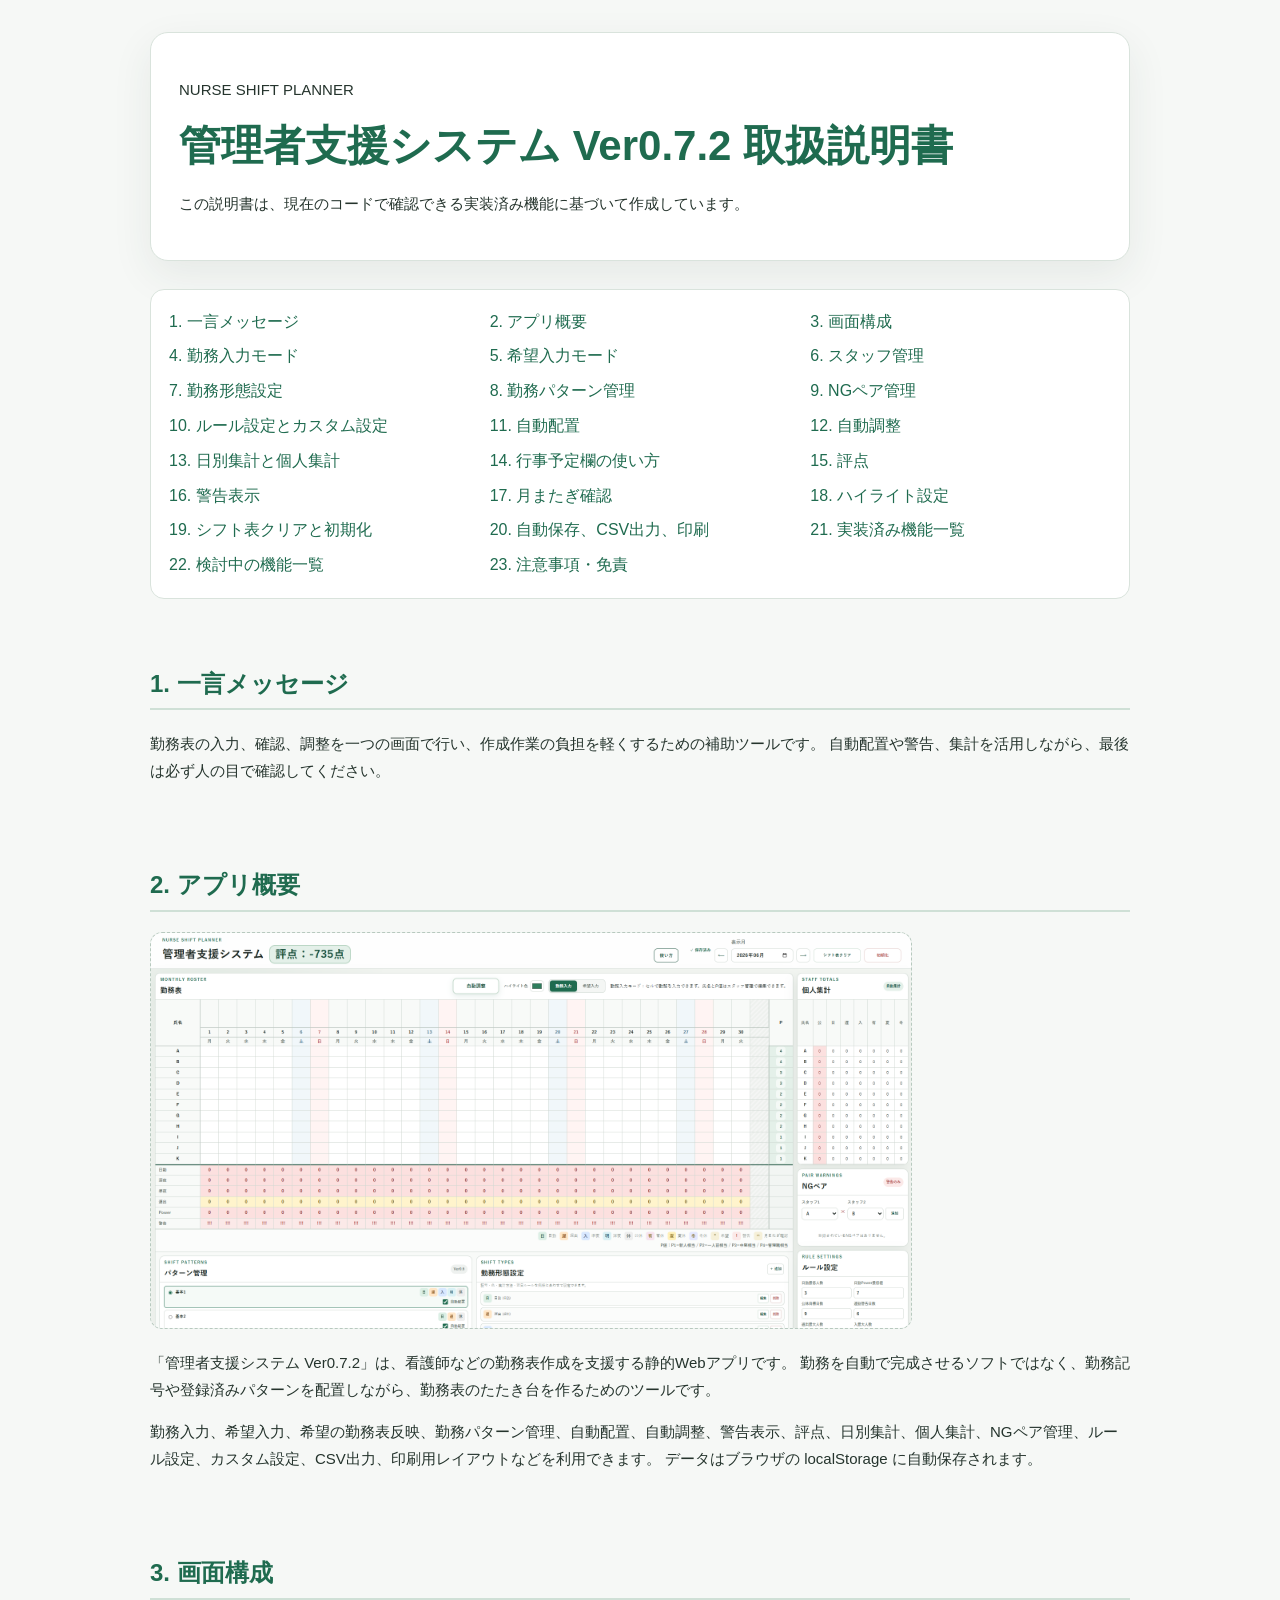
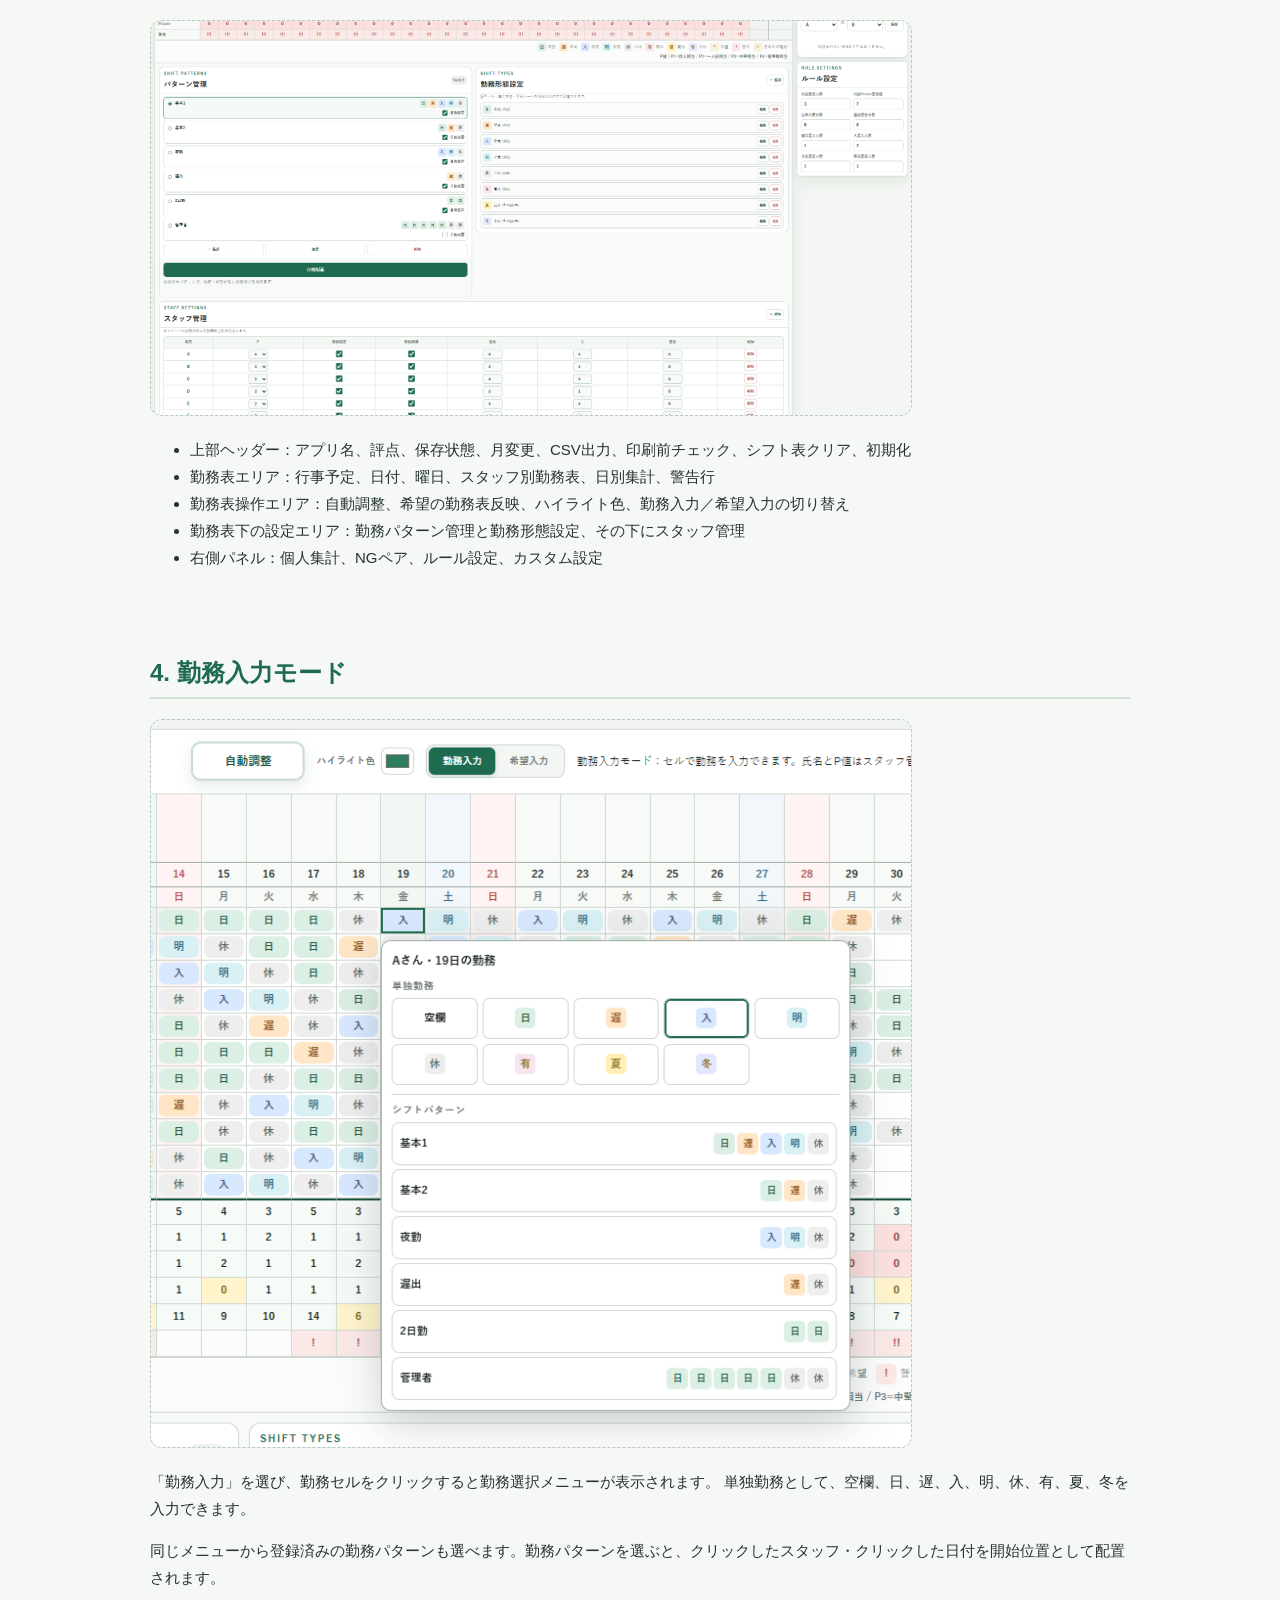
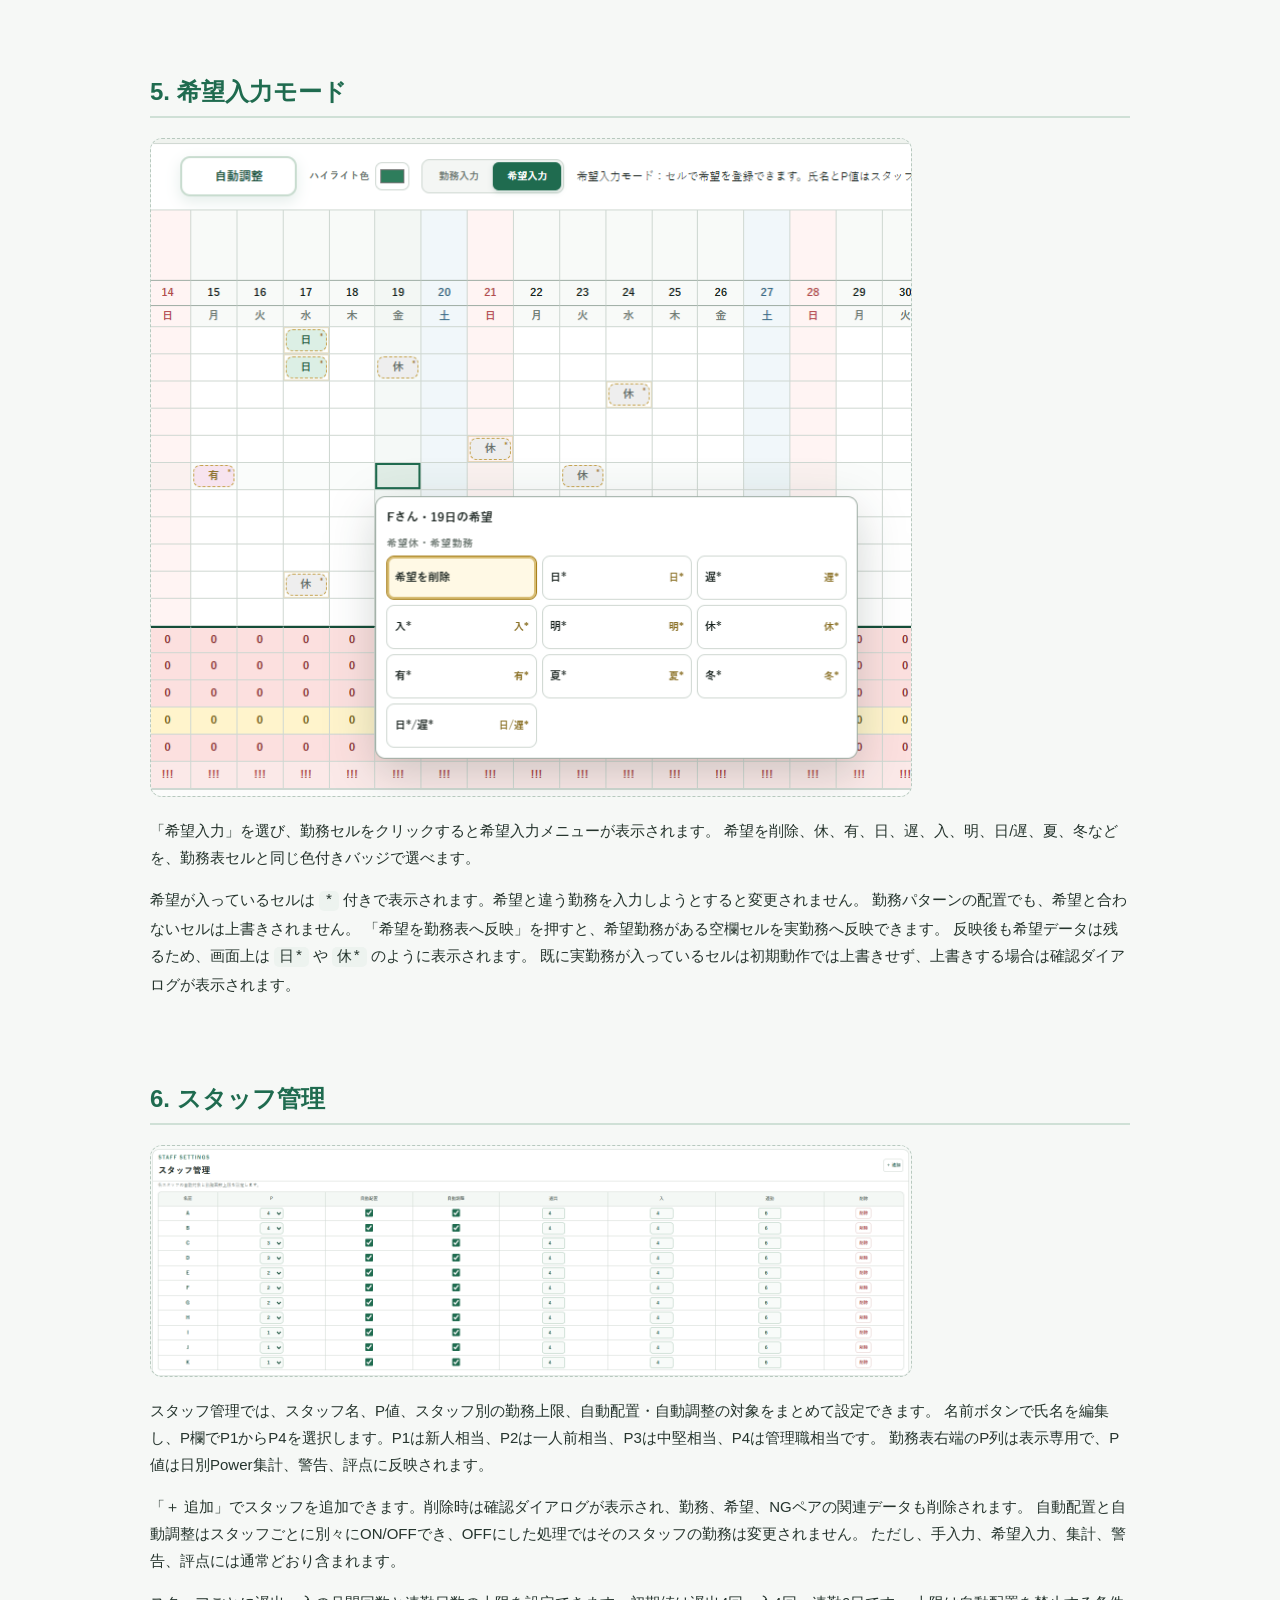
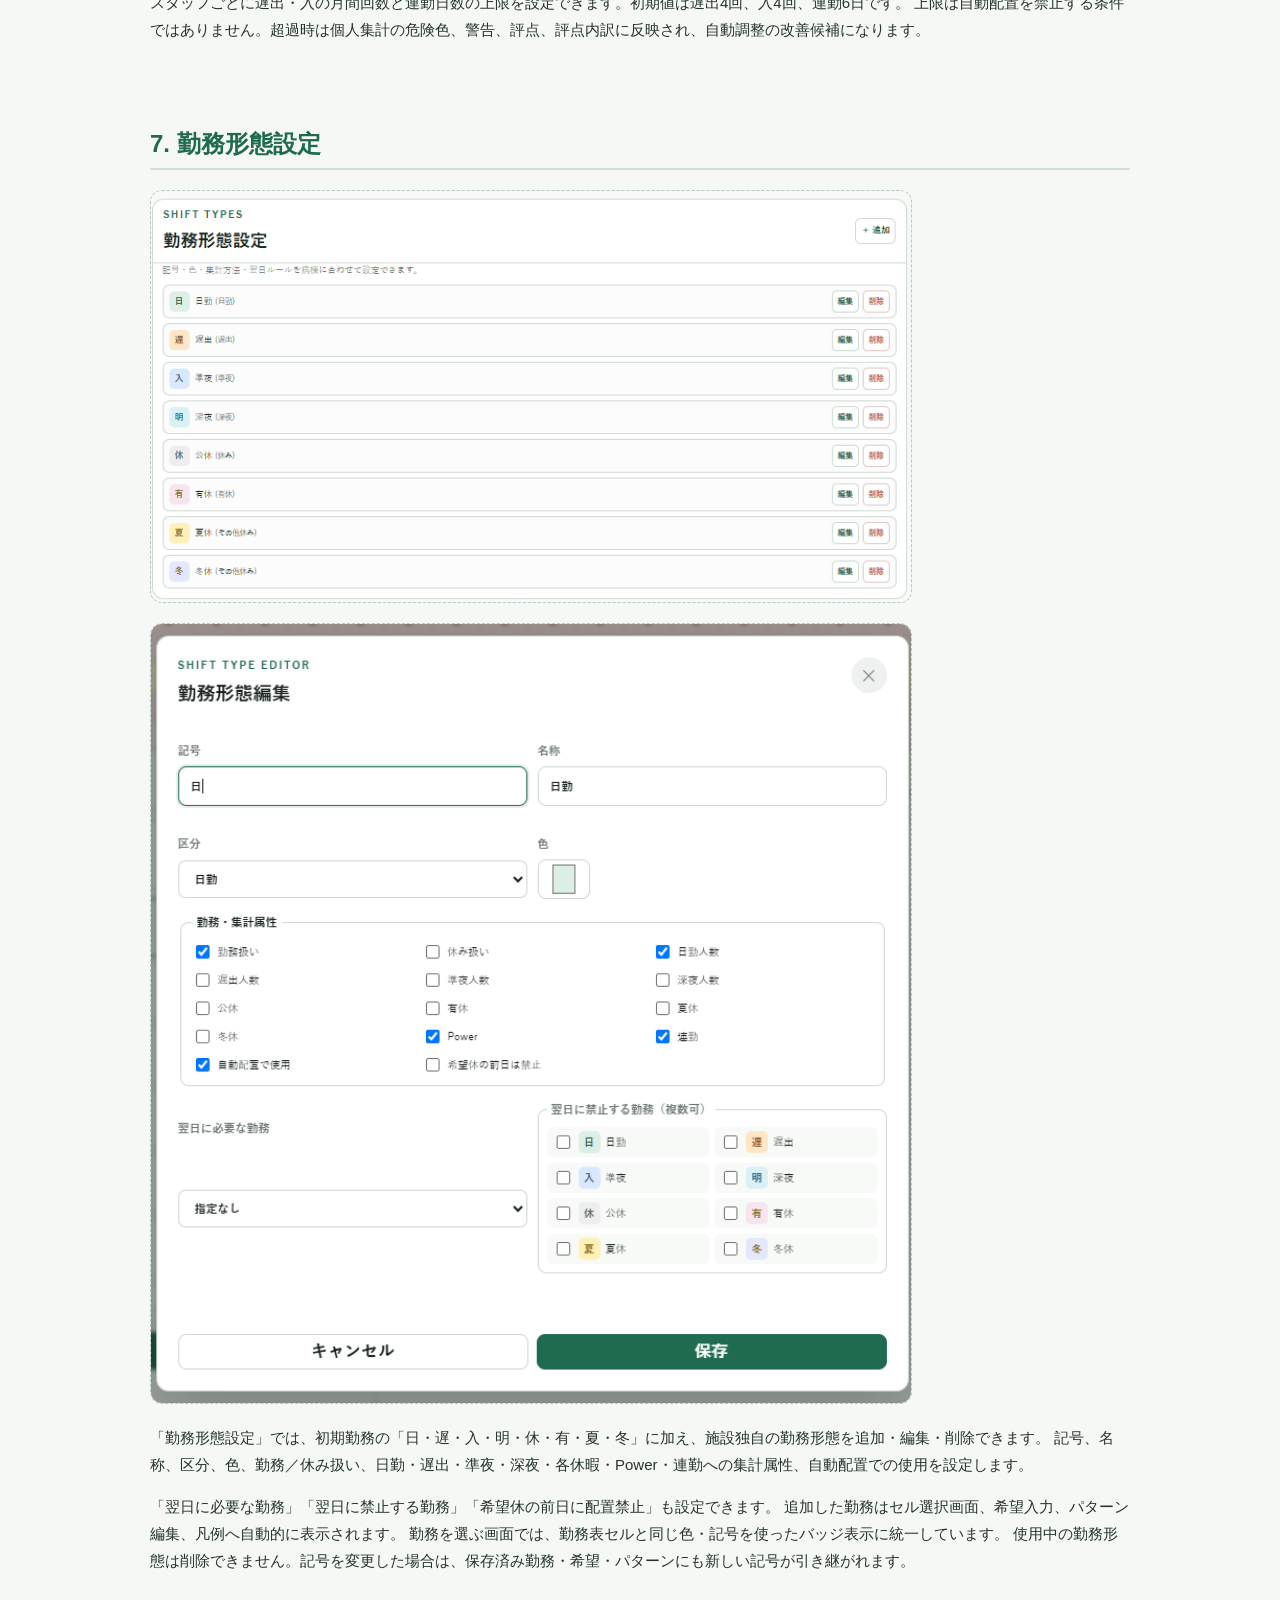
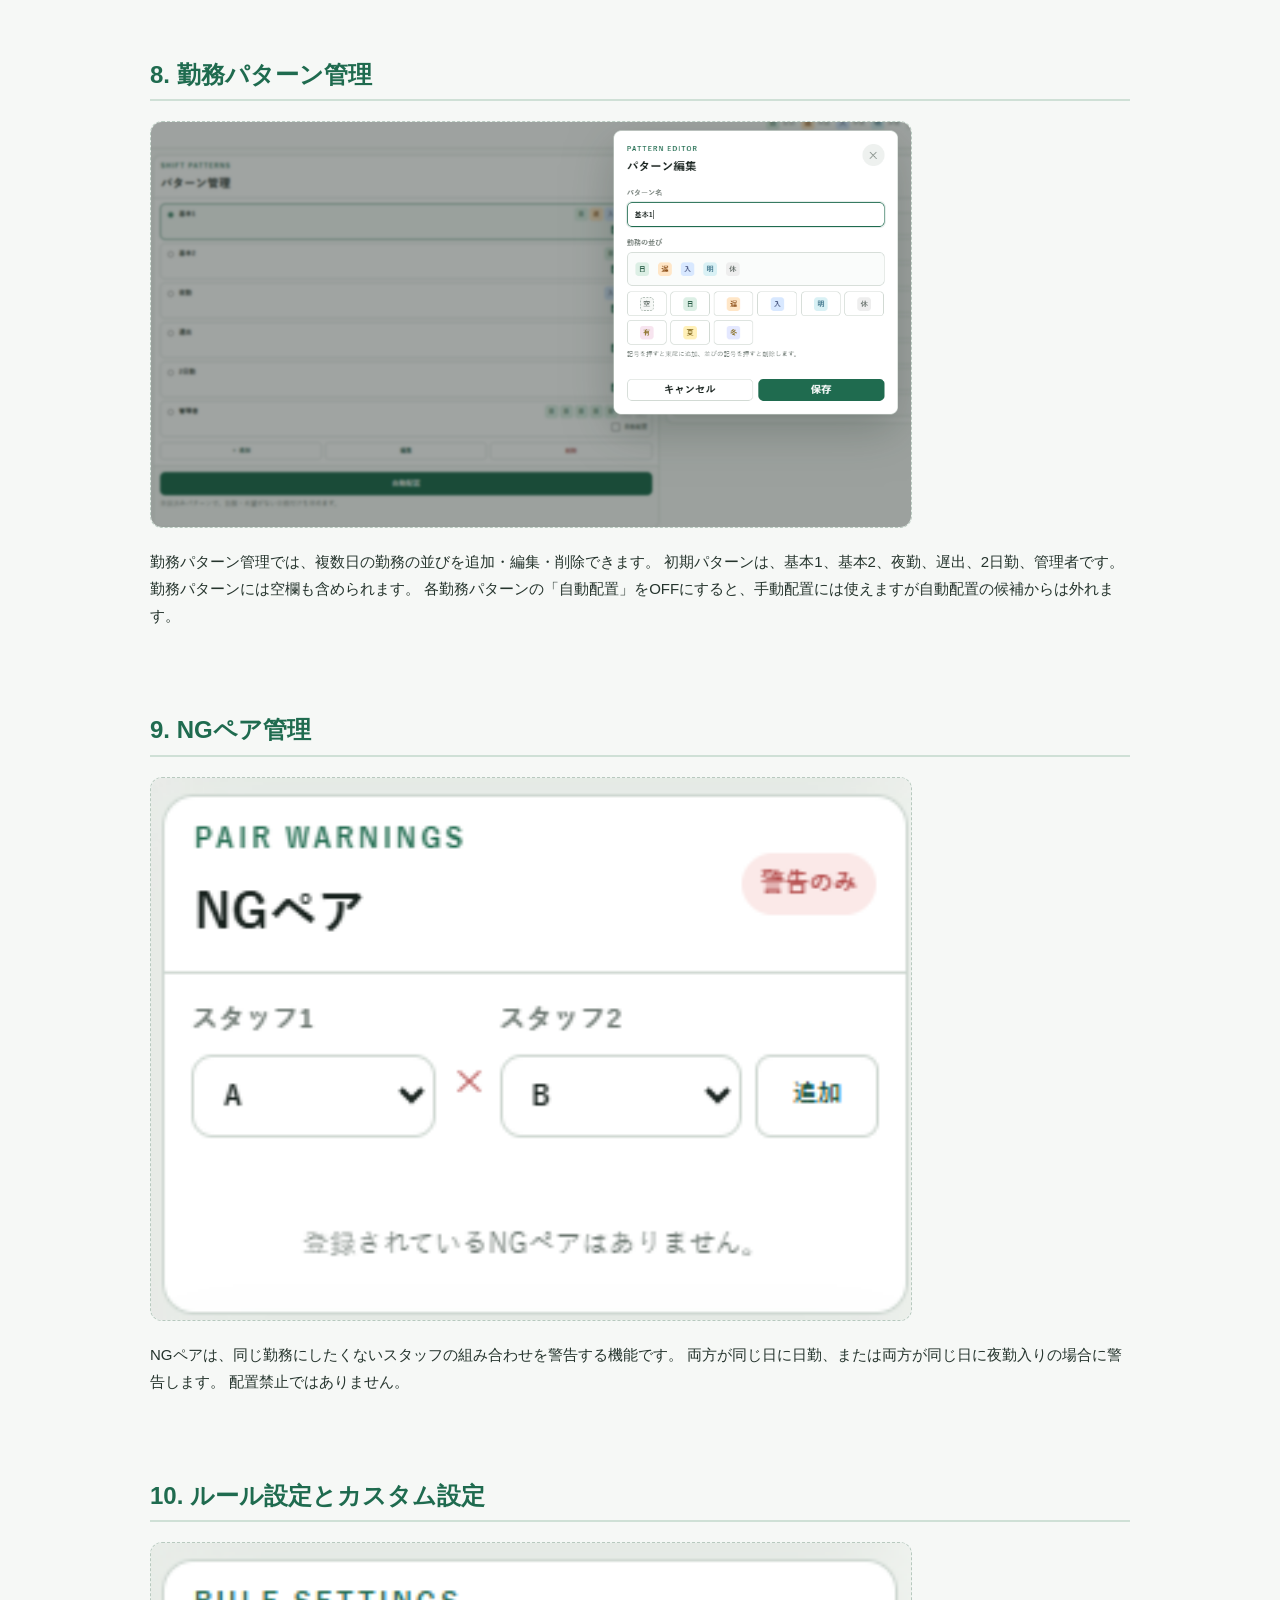
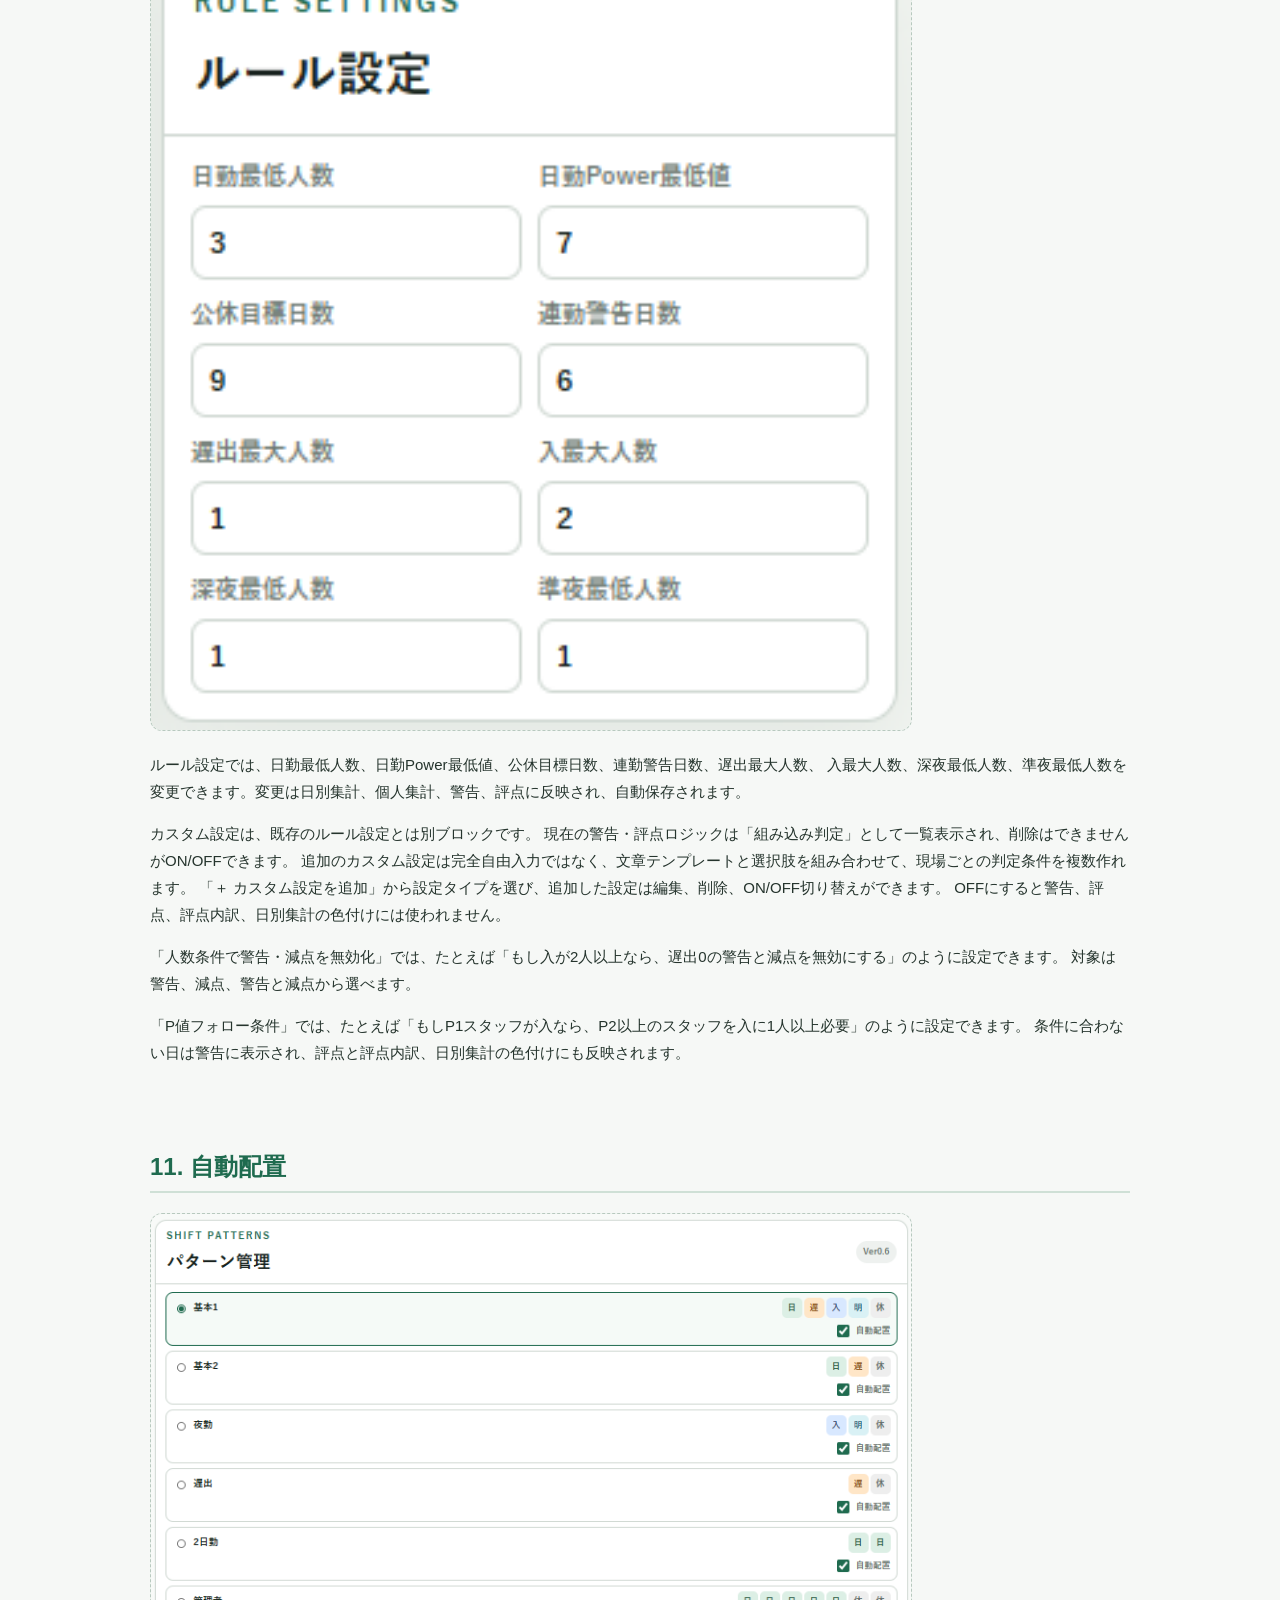
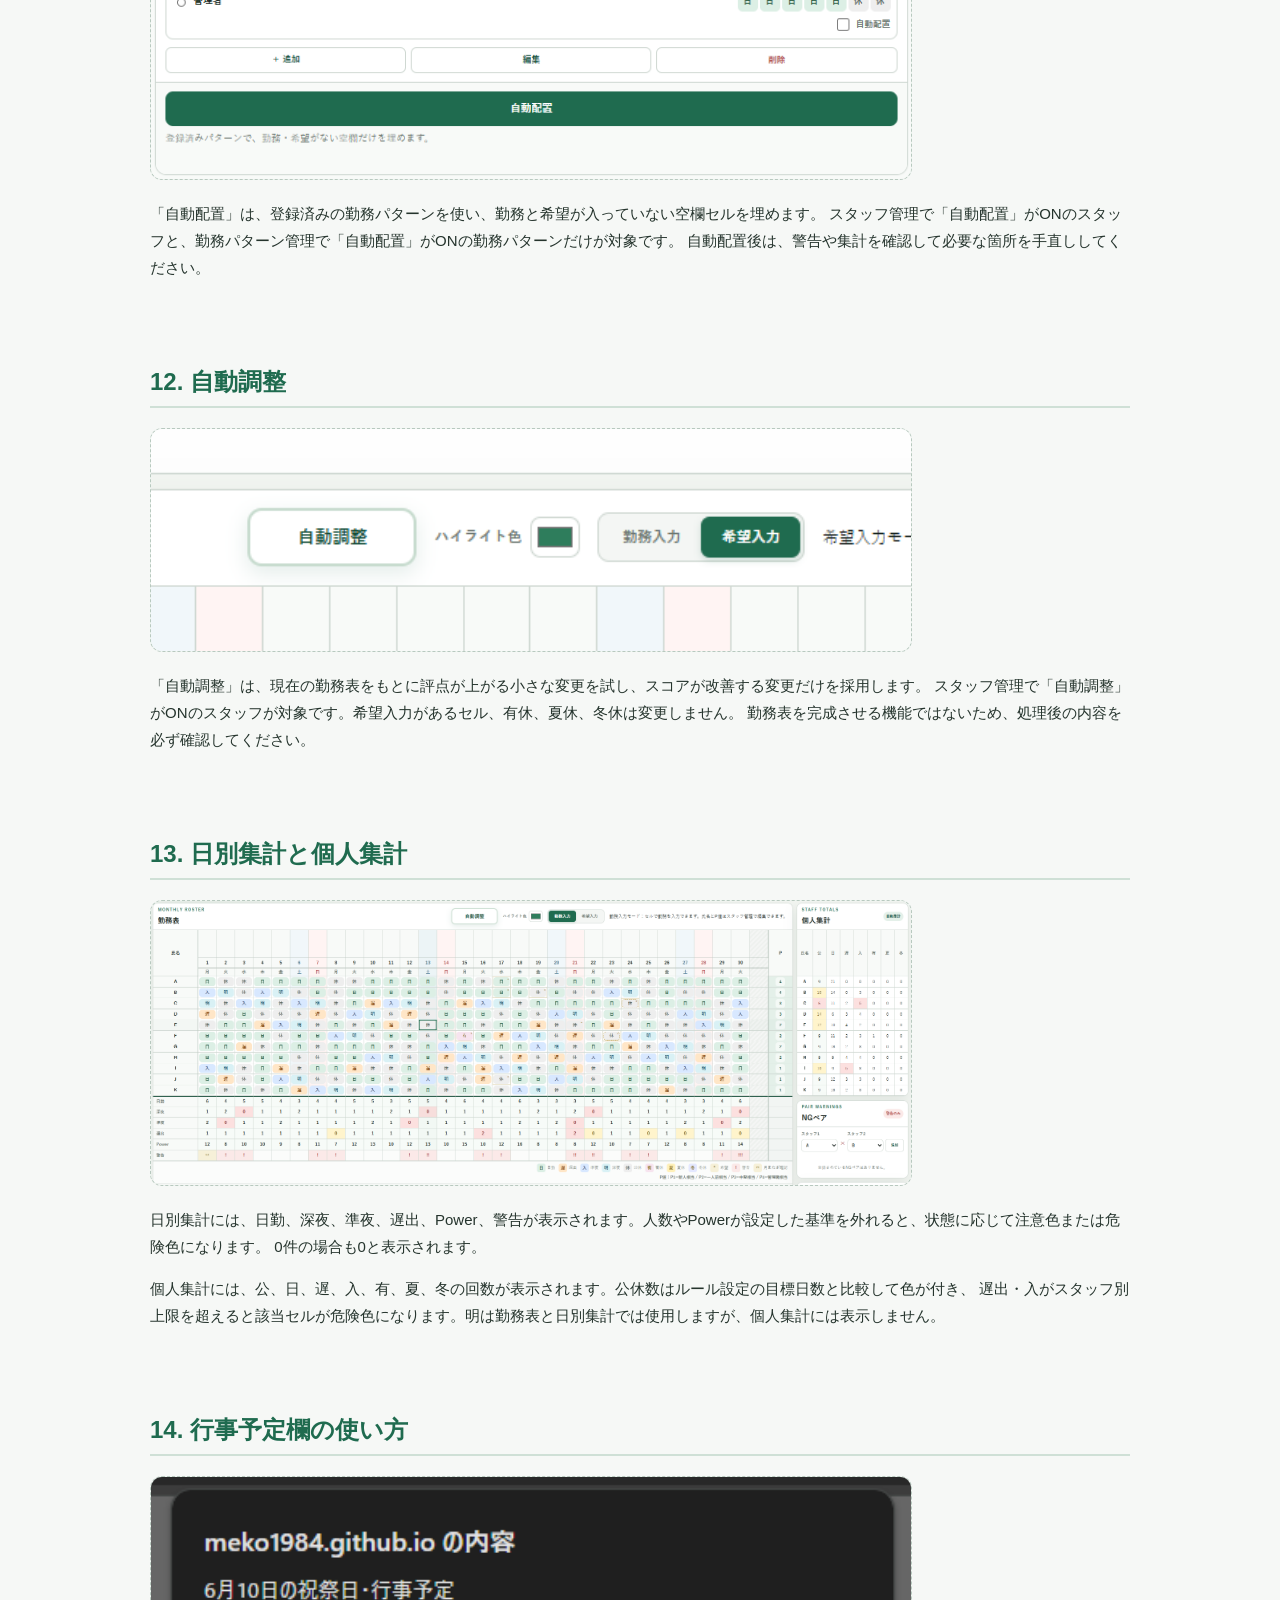
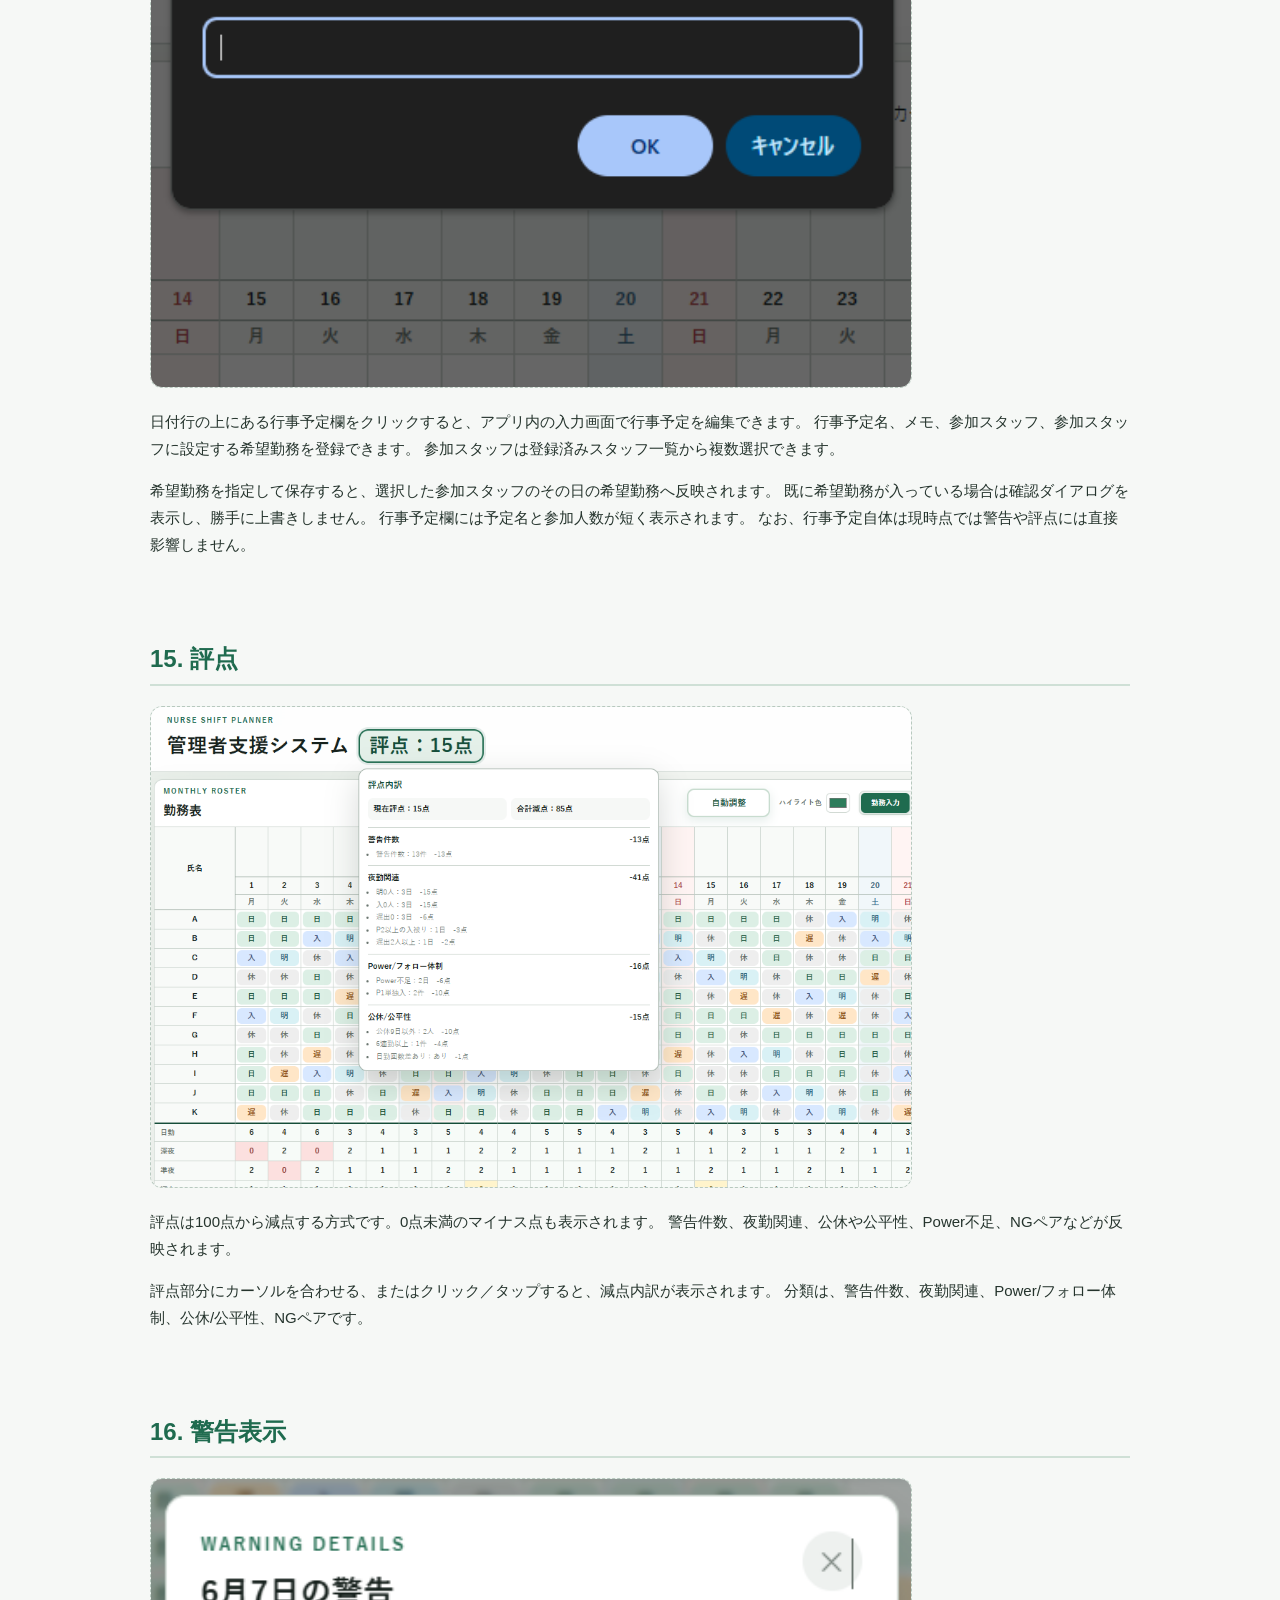
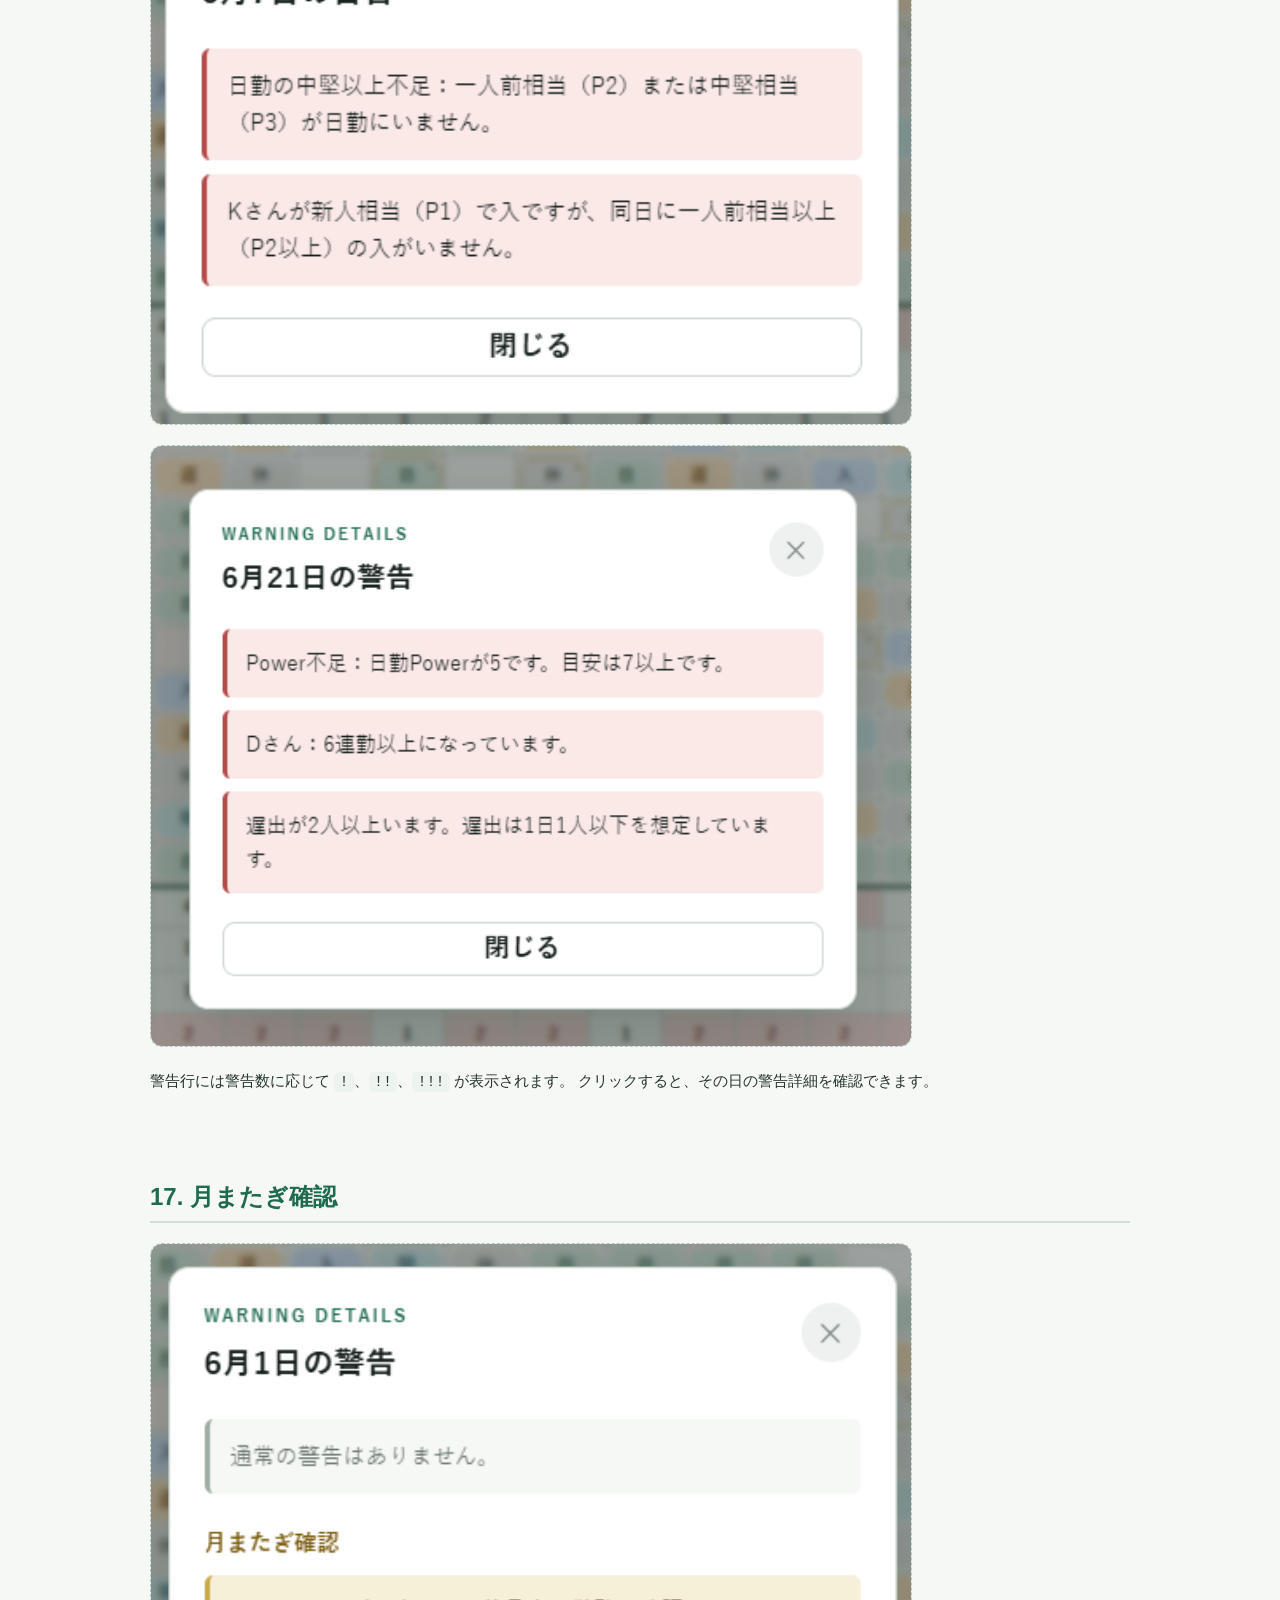
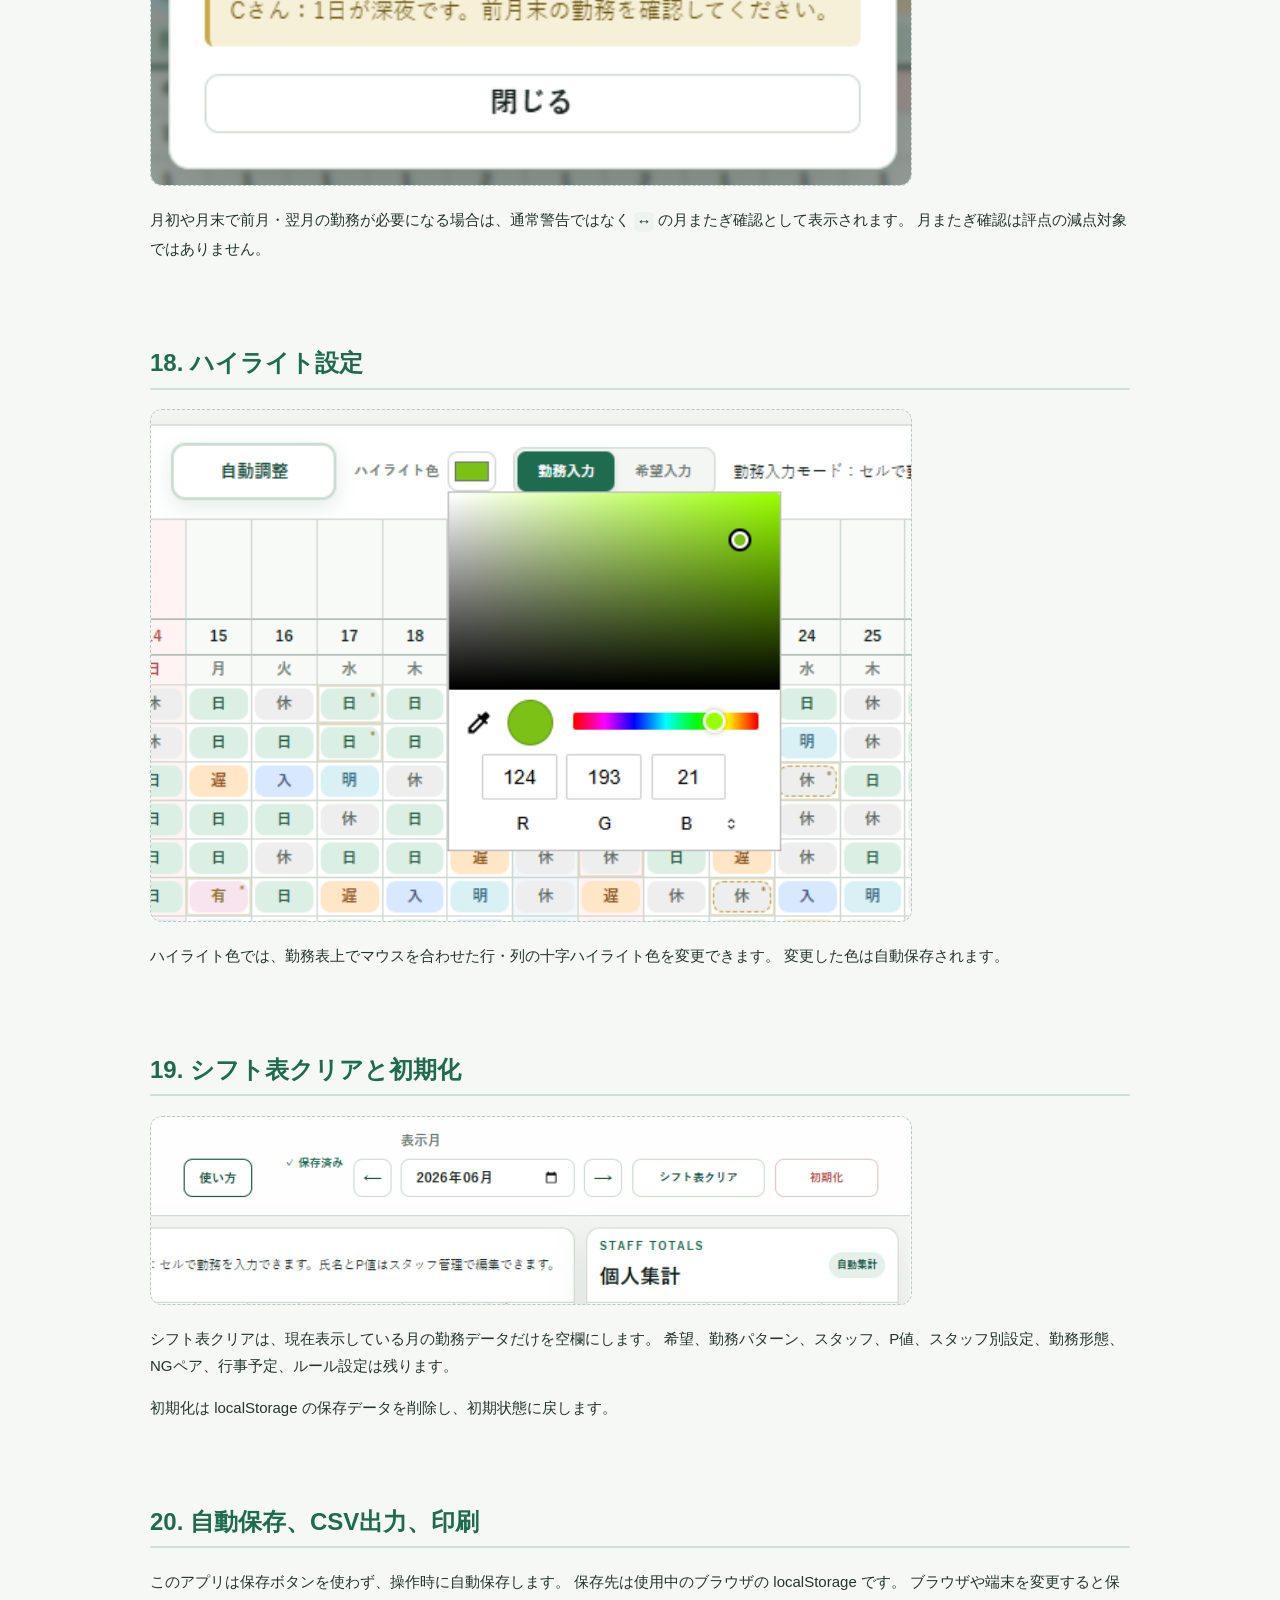
==== commit 4bb198ed: "Add files via upload" ====
--- a/docs/manual.html
+++ b/docs/manual.html
@@ -3,7 +3,7 @@
   <head>
     <meta charset="UTF-8" />
     <meta name="viewport" content="width=device-width, initial-scale=1.0" />
-    <title>管理者支援システム Ver0.6 取扱説明書</title>
+    <title>管理者支援システム Ver0.7.2 取扱説明書</title>
     <style>
       :root {
         color: #25342d;
@@ -214,7 +214,7 @@
     <main>
       <header>
         <p>NURSE SHIFT PLANNER</p>
-        <h1>管理者支援システム Ver0.6 取扱説明書</h1>
+        <h1>管理者支援システム Ver0.7.2 取扱説明書</h1>
         <p>
           この説明書は、現在のコードで確認できる実装済み機能に基づいて作成しています。
         </p>
@@ -230,7 +230,7 @@
         <a href="#shift-types">7. 勤務形態設定</a>
         <a href="#patterns">8. 勤務パターン管理</a>
         <a href="#ng-pair">9. NGペア管理</a>
-        <a href="#rules">10. ルール設定</a>
+        <a href="#rules">10. ルール設定とカスタム設定</a>
         <a href="#auto-placement">11. 自動配置</a>
         <a href="#auto-adjustment">12. 自動調整</a>
         <a href="#summary">13. 日別集計と個人集計</a>
@@ -240,7 +240,7 @@
         <a href="#boundary">17. 月またぎ確認</a>
         <a href="#highlight">18. ハイライト設定</a>
         <a href="#clear-reset">19. シフト表クリアと初期化</a>
-        <a href="#storage">20. 自動保存機能</a>
+        <a href="#storage">20. 自動保存、CSV出力、印刷</a>
         <a href="#implemented">21. 実装済み機能一覧</a>
         <a href="#planned">22. 検討中の機能一覧</a>
         <a href="#notes">23. 注意事項・免責</a>
@@ -258,11 +258,11 @@
         <h2>2. アプリ概要</h2>
         <img src="images/main-screen.png" alt="勤務表メイン画面" />
         <p>
-          「管理者支援システム Ver0.6」は、看護師などの勤務表作成を支援する静的Webアプリです。
+          「管理者支援システム Ver0.7.2」は、看護師などの勤務表作成を支援する静的Webアプリです。
           勤務を自動で完成させるソフトではなく、勤務記号や登録済みパターンを配置しながら、勤務表のたたき台を作るためのツールです。
         </p>
         <p>
-          勤務入力、希望入力、勤務パターン管理、自動配置、自動調整、警告表示、評点、日別集計、個人集計、NGペア管理などを利用できます。
+          勤務入力、希望入力、希望の勤務表反映、勤務パターン管理、自動配置、自動調整、警告表示、評点、日別集計、個人集計、NGペア管理、ルール設定、カスタム設定、CSV出力、印刷用レイアウトなどを利用できます。
           データはブラウザの localStorage に自動保存されます。
         </p>
       </section>
@@ -271,11 +271,11 @@
         <h2>3. 画面構成</h2>
         <img src="images/screen-layout.png" alt="画面構成" />
         <ul>
-          <li>上部ヘッダー：アプリ名、評点、保存状態、月変更、シフト表クリア、初期化</li>
+          <li>上部ヘッダー：アプリ名、評点、保存状態、月変更、CSV出力、印刷前チェック、シフト表クリア、初期化</li>
           <li>勤務表エリア：行事予定、日付、曜日、スタッフ別勤務表、日別集計、警告行</li>
-          <li>勤務表操作エリア：自動調整、ハイライト色、勤務入力／希望入力の切り替え</li>
+          <li>勤務表操作エリア：自動調整、希望の勤務表反映、ハイライト色、勤務入力／希望入力の切り替え</li>
           <li>勤務表下の設定エリア：勤務パターン管理と勤務形態設定、その下にスタッフ管理</li>
-          <li>右側パネル：個人集計、NGペア、ルール設定</li>
+          <li>右側パネル：個人集計、NGペア、ルール設定、カスタム設定</li>
         </ul>
       </section>
 
@@ -296,11 +296,14 @@
         <img src="images/request-input-mode.png" alt="希望入力モード" />
         <p>
           「希望入力」を選び、勤務セルをクリックすると希望入力メニューが表示されます。
-          希望を削除、休、有、日、遅、入、明、日/遅、夏、冬を選べます。
+          希望を削除、休、有、日、遅、入、明、日/遅、夏、冬などを、勤務表セルと同じ色付きバッジで選べます。
         </p>
         <p>
           希望が入っているセルは <code>*</code> 付きで表示されます。希望と違う勤務を入力しようとすると変更されません。
           勤務パターンの配置でも、希望と合わないセルは上書きされません。
+          「希望を勤務表へ反映」を押すと、希望勤務がある空欄セルを実勤務へ反映できます。
+          反映後も希望データは残るため、画面上は <code>日*</code> や <code>休*</code> のように表示されます。
+          既に実勤務が入っているセルは初期動作では上書きせず、上書きする場合は確認ダイアログが表示されます。
         </p>
       </section>
 
@@ -334,6 +337,7 @@
         <p>
           「翌日に必要な勤務」「翌日に禁止する勤務」「希望休の前日に配置禁止」も設定できます。
           追加した勤務はセル選択画面、希望入力、パターン編集、凡例へ自動的に表示されます。
+          勤務を選ぶ画面では、勤務表セルと同じ色・記号を使ったバッジ表示に統一しています。
           使用中の勤務形態は削除できません。記号を変更した場合は、保存済み勤務・希望・パターンにも新しい記号が引き継がれます。
         </p>
       </section>
@@ -359,11 +363,26 @@
       </section>
 
       <section id="rules">
-        <h2>10. ルール設定</h2>
+        <h2>10. ルール設定とカスタム設定</h2>
         <img src="images/rule-settings.png" alt="ルール設定" />
         <p>
           ルール設定では、日勤最低人数、日勤Power最低値、公休目標日数、連勤警告日数、遅出最大人数、
           入最大人数、深夜最低人数、準夜最低人数を変更できます。変更は日別集計、個人集計、警告、評点に反映され、自動保存されます。
+        </p>
+        <p>
+          カスタム設定は、既存のルール設定とは別ブロックです。
+          現在の警告・評点ロジックは「組み込み判定」として一覧表示され、削除はできませんがON/OFFできます。
+          追加のカスタム設定は完全自由入力ではなく、文章テンプレートと選択肢を組み合わせて、現場ごとの判定条件を複数作れます。
+          「＋ カスタム設定を追加」から設定タイプを選び、追加した設定は編集、削除、ON/OFF切り替えができます。
+          OFFにすると警告、評点、評点内訳、日別集計の色付けには使われません。
+        </p>
+        <p>
+          「人数条件で警告・減点を無効化」では、たとえば「もし入が2人以上なら、遅出0の警告と減点を無効にする」のように設定できます。
+          対象は警告、減点、警告と減点から選べます。
+        </p>
+        <p>
+          「P値フォロー条件」では、たとえば「もしP1スタッフが入なら、P2以上のスタッフを入に1人以上必要」のように設定できます。
+          条件に合わない日は警告に表示され、評点と評点内訳、日別集計の色付けにも反映されます。
         </p>
       </section>
 
@@ -404,9 +423,15 @@
         <h2>14. 行事予定欄の使い方</h2>
         <img src="images/day-notes.png" alt="行事予定欄" />
         <p>
-          日付行の上にある行事予定欄をクリックすると、その日の祝祭日・行事予定を入力できます。
-          入力した内容は縦書きで表示され、自動保存されます。
-          行事予定はメモ機能であり、警告や評点には影響しません。
+          日付行の上にある行事予定欄をクリックすると、アプリ内の入力画面で行事予定を編集できます。
+          行事予定名、メモ、参加スタッフ、参加スタッフに設定する希望勤務を登録できます。
+          参加スタッフは登録済みスタッフ一覧から複数選択できます。
+        </p>
+        <p>
+          希望勤務を指定して保存すると、選択した参加スタッフのその日の希望勤務へ反映されます。
+          既に希望勤務が入っている場合は確認ダイアログを表示し、勝手に上書きしません。
+          行事予定欄には予定名と参加人数が短く表示されます。
+          なお、行事予定自体は現時点では警告や評点には直接影響しません。
         </p>
       </section>
 
@@ -465,38 +490,122 @@
       </section>
 
       <section id="storage">
-        <h2>20. 自動保存機能</h2>
+        <h2>20. 自動保存、CSV出力、印刷</h2>
         <p>
           このアプリは保存ボタンを使わず、操作時に自動保存します。
           保存先は使用中のブラウザの localStorage です。
           ブラウザや端末を変更すると保存データは共有されません。
         </p>
+        <p>
+          ヘッダーのCSV出力ボタンから、勤務表CSV、個人集計CSV、日別集計CSV、警告一覧CSVを出力できます。
+          勤務表CSVは <code>氏名,P,1,2,3...</code> の形式で、希望勤務があるセルは画面表示と同じく <code>日*</code> や <code>休*</code> のように出力されます。
+          CSVはExcelで開きやすいようにUTF-8 BOM付きで保存します。
+        </p>
+        <p>
+          「印刷前チェック」を押すと、ブラウザの印刷画面を開きます。
+          印刷時は業務確認用の白黒レイアウトに切り替わり、操作ボタン、入力モード切替、自動配置・自動調整、CSV出力、設定ブロック、勤務形態設定、スタッフ管理、パターン管理、NGペア管理、使い方リンクなどは非表示になります。
+          残る内容は、勤務予定表タイトル、対象年月、勤務表本体、日別集計、個人集計、作成日、バージョン表記、注意書きです。
+        </p>
+        <p>
+          用紙はA4横向きを基本にしています。
+          白黒印刷でも確認できるように、余計な装飾や背景色を抑え、黒文字、罫線、太字、網掛けを中心に表示します。
+          ブラウザやプリンターによって縮尺や余白が変わるため、提出前に印刷プレビューで崩れがないか確認してください。
+        </p>
       </section>
 
       <section id="implemented">
         <h2>21. 実装済み機能一覧</h2>
         <ul>
-          <li>勤務入力モード、希望入力モード、希望と異なる勤務の上書き防止</li>
+          <li>勤務入力モード、希望入力モード、希望と異なる勤務の上書き防止、希望を勤務表へ反映</li>
           <li>スタッフの追加・削除、名前・P値・勤務上限の設定</li>
           <li>スタッフごとの自動配置・自動調整対象ON/OFF</li>
           <li>勤務形態の追加・編集・削除、色・集計属性・前後関係ルールの設定</li>
           <li>勤務パターンの追加・編集・削除、勤務パターンごとの自動配置対象設定</li>
-          <li>NGペア管理、ルール設定、自動配置、自動調整</li>
+          <li>NGペア管理、ルール設定、カスタム設定、自動配置、自動調整</li>
           <li>日別集計、個人集計、勤務上限超過時の個人集計色付け</li>
-          <li>行事予定欄、評点・評点内訳、警告表示、月またぎ確認</li>
+          <li>文章テンプレートと選択肢による複数のカスタム設定</li>
+          <li>組み込み判定の一覧表示とON/OFF切り替え</li>
+          <li>カスタム設定の警告、評点、評点内訳、日別集計色付けへの反映</li>
+          <li>CSV出力（勤務表、個人集計、日別集計、警告一覧）</li>
+          <li>印刷用レイアウト、白黒印刷対応、A4横向き印刷、提出前チェック用レイアウト</li>
+          <li>勤務選択UIの色付きバッジ表示</li>
+          <li>行事予定入力画面、参加スタッフ設定、行事予定から希望勤務への反映</li>
+          <li>評点・評点内訳、警告表示、月またぎ確認</li>
           <li>ハイライト設定、シフト表クリア、初期化、localStorageによる自動保存</li>
         </ul>
       </section>
 
       <section id="planned">
         <h2>22. 検討中の機能一覧</h2>
-        <p>以下は今後の候補であり、実装時期や提供を約束するものではありません。</p>
-        <ul>
-          <li>Excel読込、CSV出力、印刷用レイアウト</li>
+        <p>
+          以下は今後追加予定、または将来的に対応したい機能候補です。
+          現時点では検討中であり、実装時期は未定です。実装済み機能とは区別して確認してください。
+        </p>
+
+        <h3>印刷まわりの改善</h3>
+        <p>
+          印刷用レイアウトは実装済みですが、施設や提出先によって調整が必要になる可能性があります。
+          以下は今後の改善候補です。
+        </p>
+        <ul>
+          <li>印刷レイアウトの微調整</li>
+          <li>1ページに収める設定</li>
+          <li>個人集計だけを印刷する機能</li>
+          <li>日別集計だけを印刷する機能</li>
+          <li>提出用と確認用の印刷レイアウト切り替え</li>
+          <li>施設ごとの帳票レイアウト調整</li>
+          <li>様式9に近い確認用レイアウトの改善</li>
+        </ul>
+
+        <h3>行事予定機能の拡張</h3>
+        <p>
+          行事予定ありの日を、将来的にルール設定や評点にも反映できるようにすることを検討中です。
+        </p>
+        <ul>
+          <li>行事予定ありの日を、将来的にルール設定や評点にも反映できるようにする</li>
+        </ul>
+        <p>
+          例として、病棟会の日は日勤人数を増やす、研修日のPower基準を変更する、といった使い方を想定しています。
+        </p>
+
+        <h3>半日勤務への対応</h3>
+        <p>
+          半日勤務や半日有休などに対応するため、勤務形態ごとに勤務量を設定できる仕組みを検討中です。
+        </p>
+        <ul>
+          <li>通常勤務は「1.0」、半日勤務は「0.5」、休みは「0」として扱う</li>
+          <li>半日有休、午前勤務、午後勤務などにも対応できるようにする</li>
+          <li>勤務形態設定に「勤務量」を追加する</li>
+          <li>日別集計、個人集計、評点、警告に勤務量を反映する</li>
+        </ul>
+
+        <h3>例外ルール設定の拡充</h3>
+        <p>
+          カスタム設定は実装済みですが、月や日によって通常ルールの例外が発生する場合に備え、さらに細かい選択式の例外ルールを検討中です。
+        </p>
+        <ul>
+          <li>日曜日は遅出0でも減点しない</li>
+          <li>行事予定がある日は日勤最低人数やPower基準を変更する</li>
+          <li>P1スタッフが入の日は、P3以上を1人以上必要にするなど、P値フォロー条件をさらに細かくする</li>
+          <li>特定曜日だけ日勤最低人数を変更する</li>
+        </ul>
+
+        <h3>自動調整の改善</h3>
+        <p>
+          現在の自動調整機能をさらに使いやすくするため、優先度設定や調整ログの表示を検討中です。
+          自動調整は既存の勤務表を壊しやすいため、実装する場合は段階的に行う予定です。
+        </p>
+        <ul>
+          <li>どの警告を優先して直すかをユーザーが選べる機能</li>
+          <li>日勤人数不足、Power不足、NGペア解消、入→明→休の構造維持、スタッフ別上限超過の改善を優先する設定</li>
+          <li>どの変更で評点が何点改善したかを表示する自動調整ログ</li>
+        </ul>
+
+        <h3>その他の候補</h3>
+        <ul>
           <li>クラウド保存、ログイン、複数端末同期</li>
-          <li>希望休一覧、行事予定に応じた基準変更</li>
           <li>自動配置ロジックの高度化、夜勤セット作成の高度化</li>
-          <li>バックアップ・復元、スタッフ並び替え、勤務表コピー、出力機能</li>
+          <li>バックアップ・復元、スタッフ並び替え、勤務表コピー</li>
         </ul>
       </section>
 
@@ -506,6 +615,7 @@
           このツールは勤務表作成を補助する試作ツールです。警告、評点、自動配置、自動調整の結果を含め、最終確認は必ず人が行ってください。
           労務管理、法令、所属施設の規程への適合を保証するものではありません。
           実名や個人情報を入力する場合は所属施設のルールに従い、正式運用前には十分な確認とテストを行ってください。
+          印刷時はブラウザやプリンター設定によって縮尺や余白が変わるため、提出前に印刷プレビューで確認してください。
         </p>
       </section>
     </main>
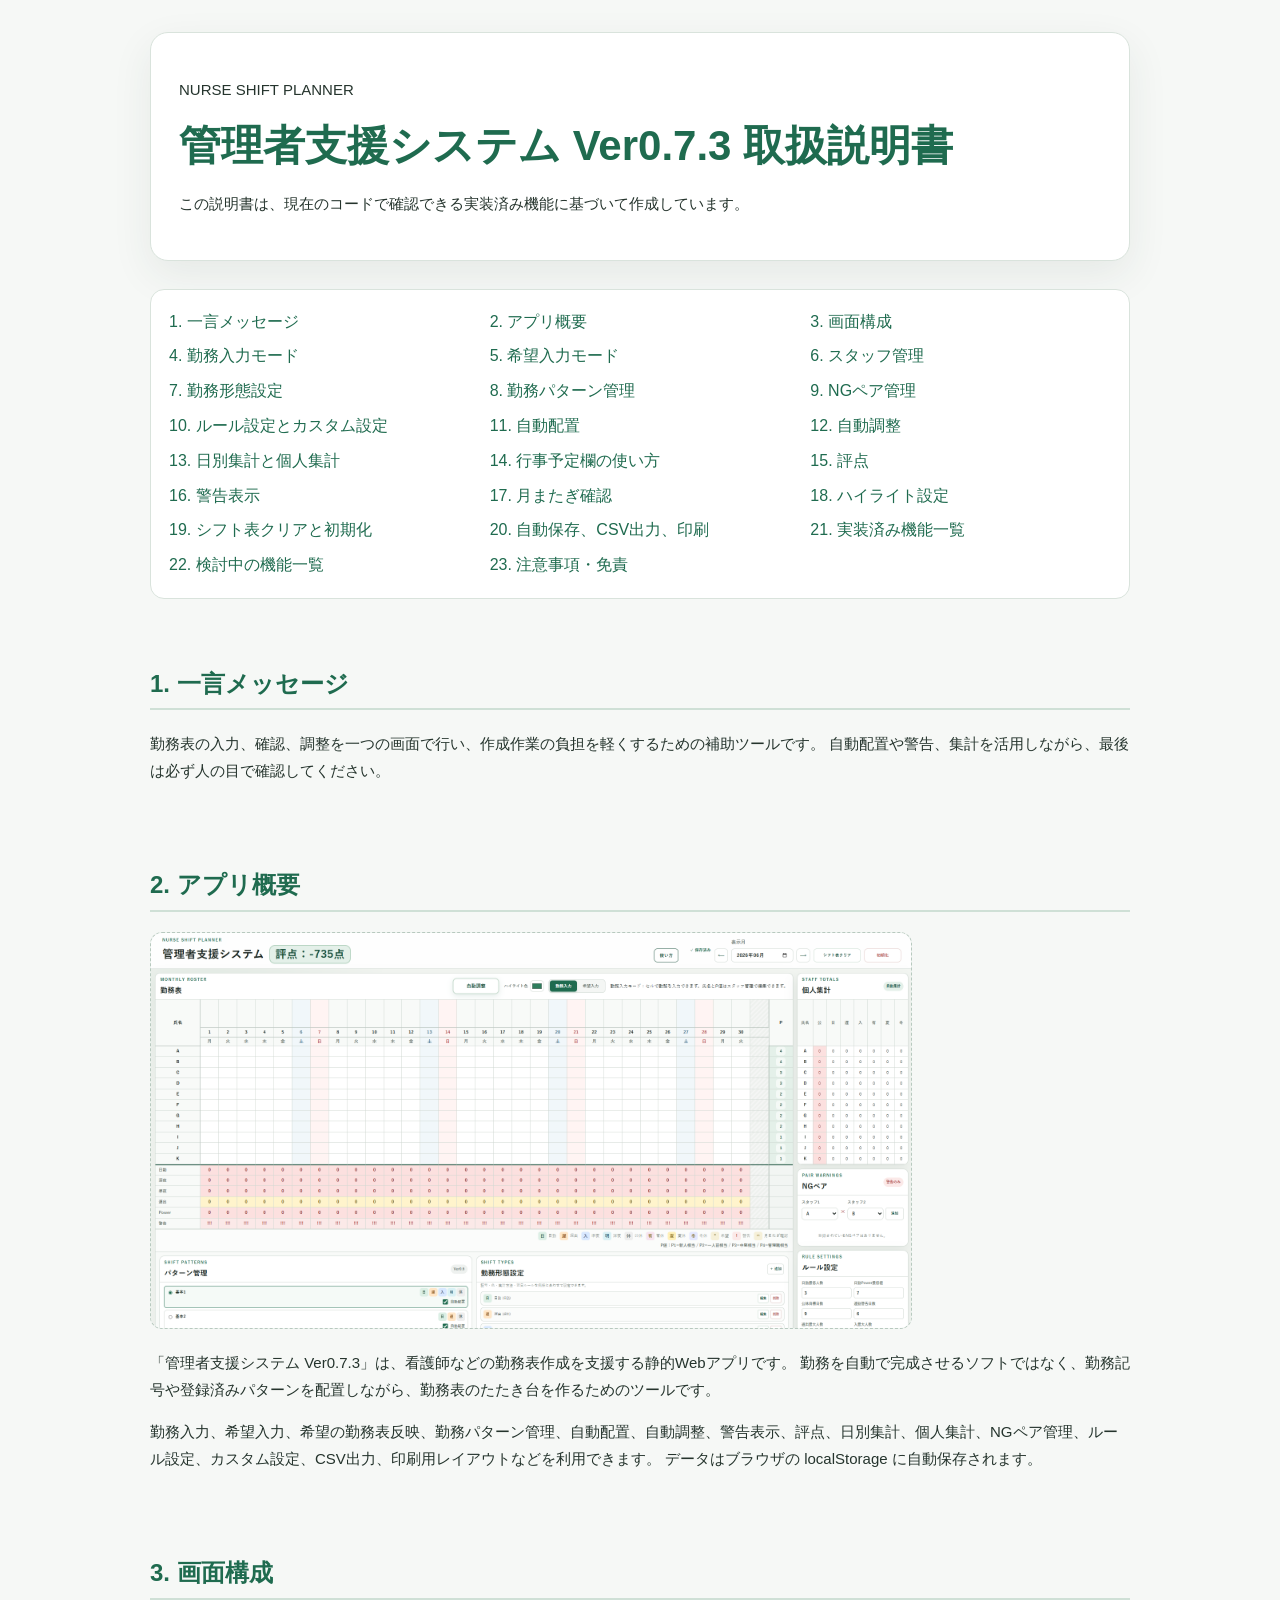
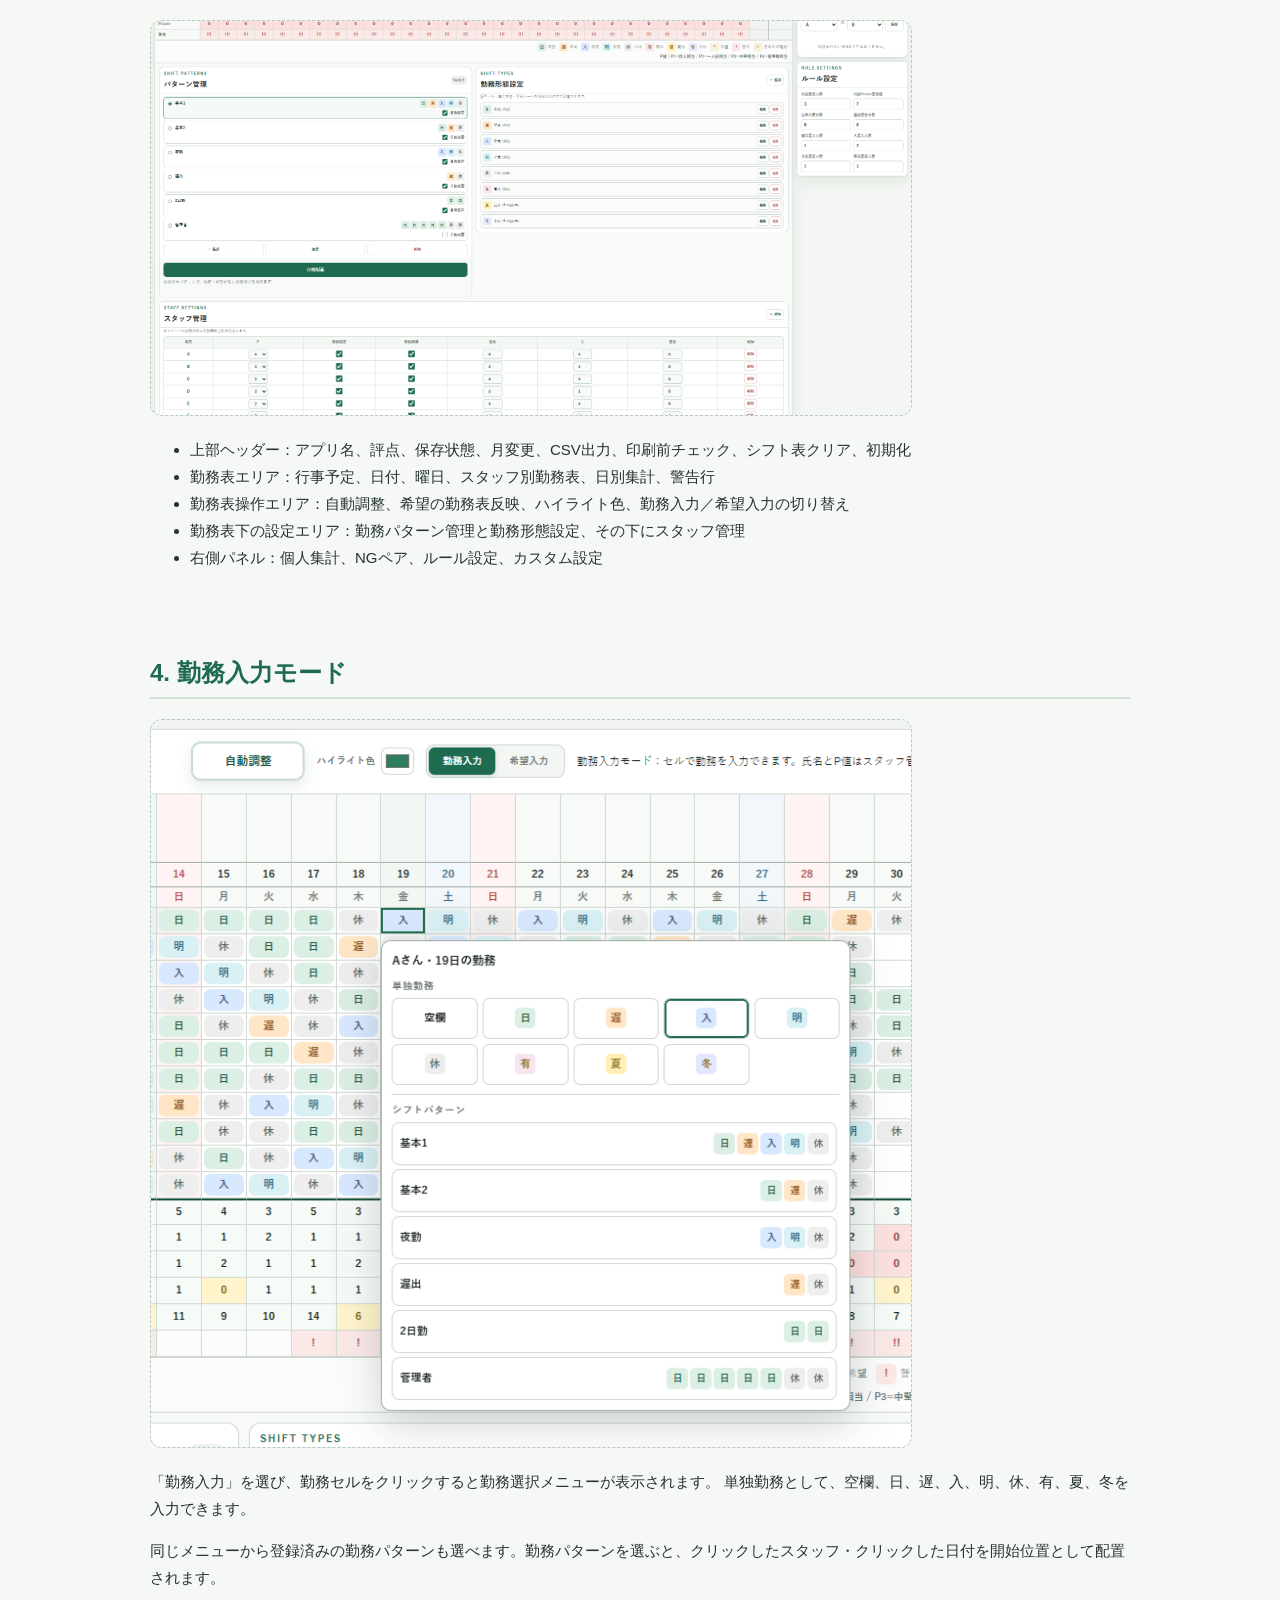
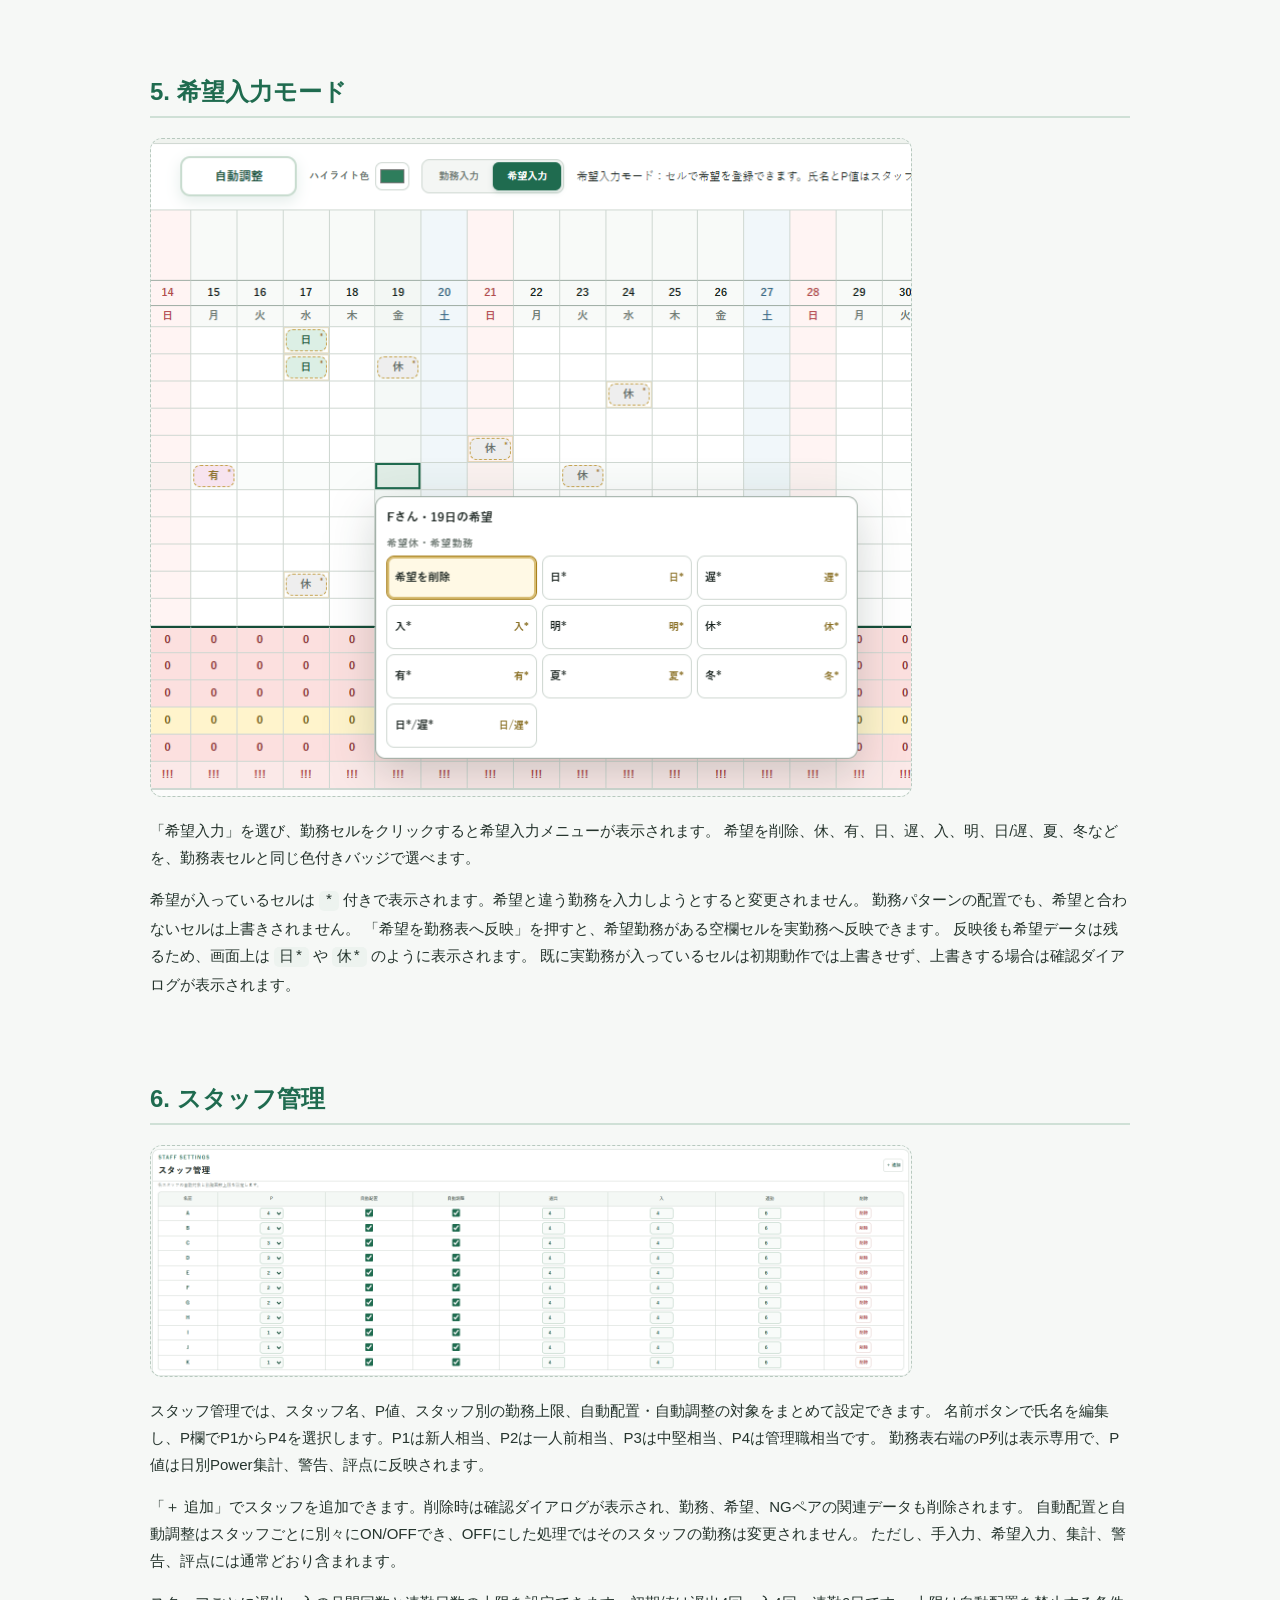
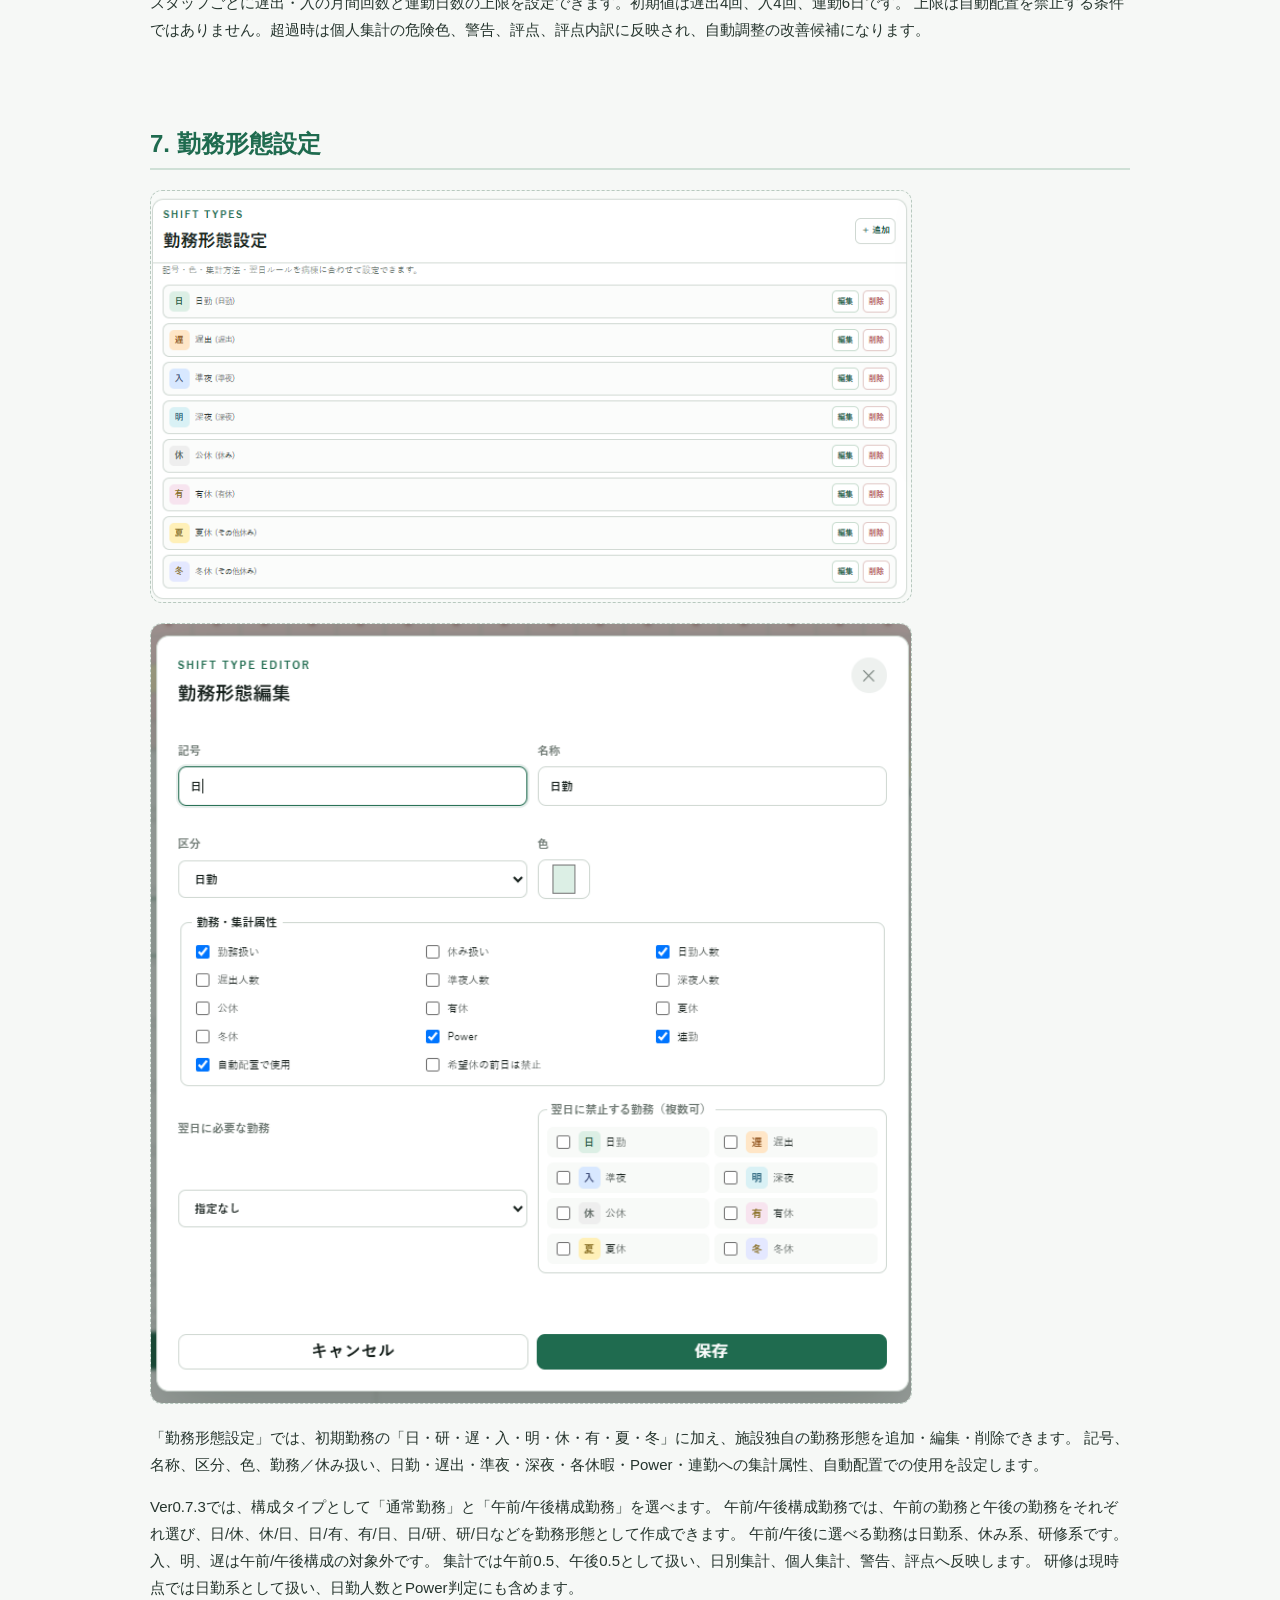
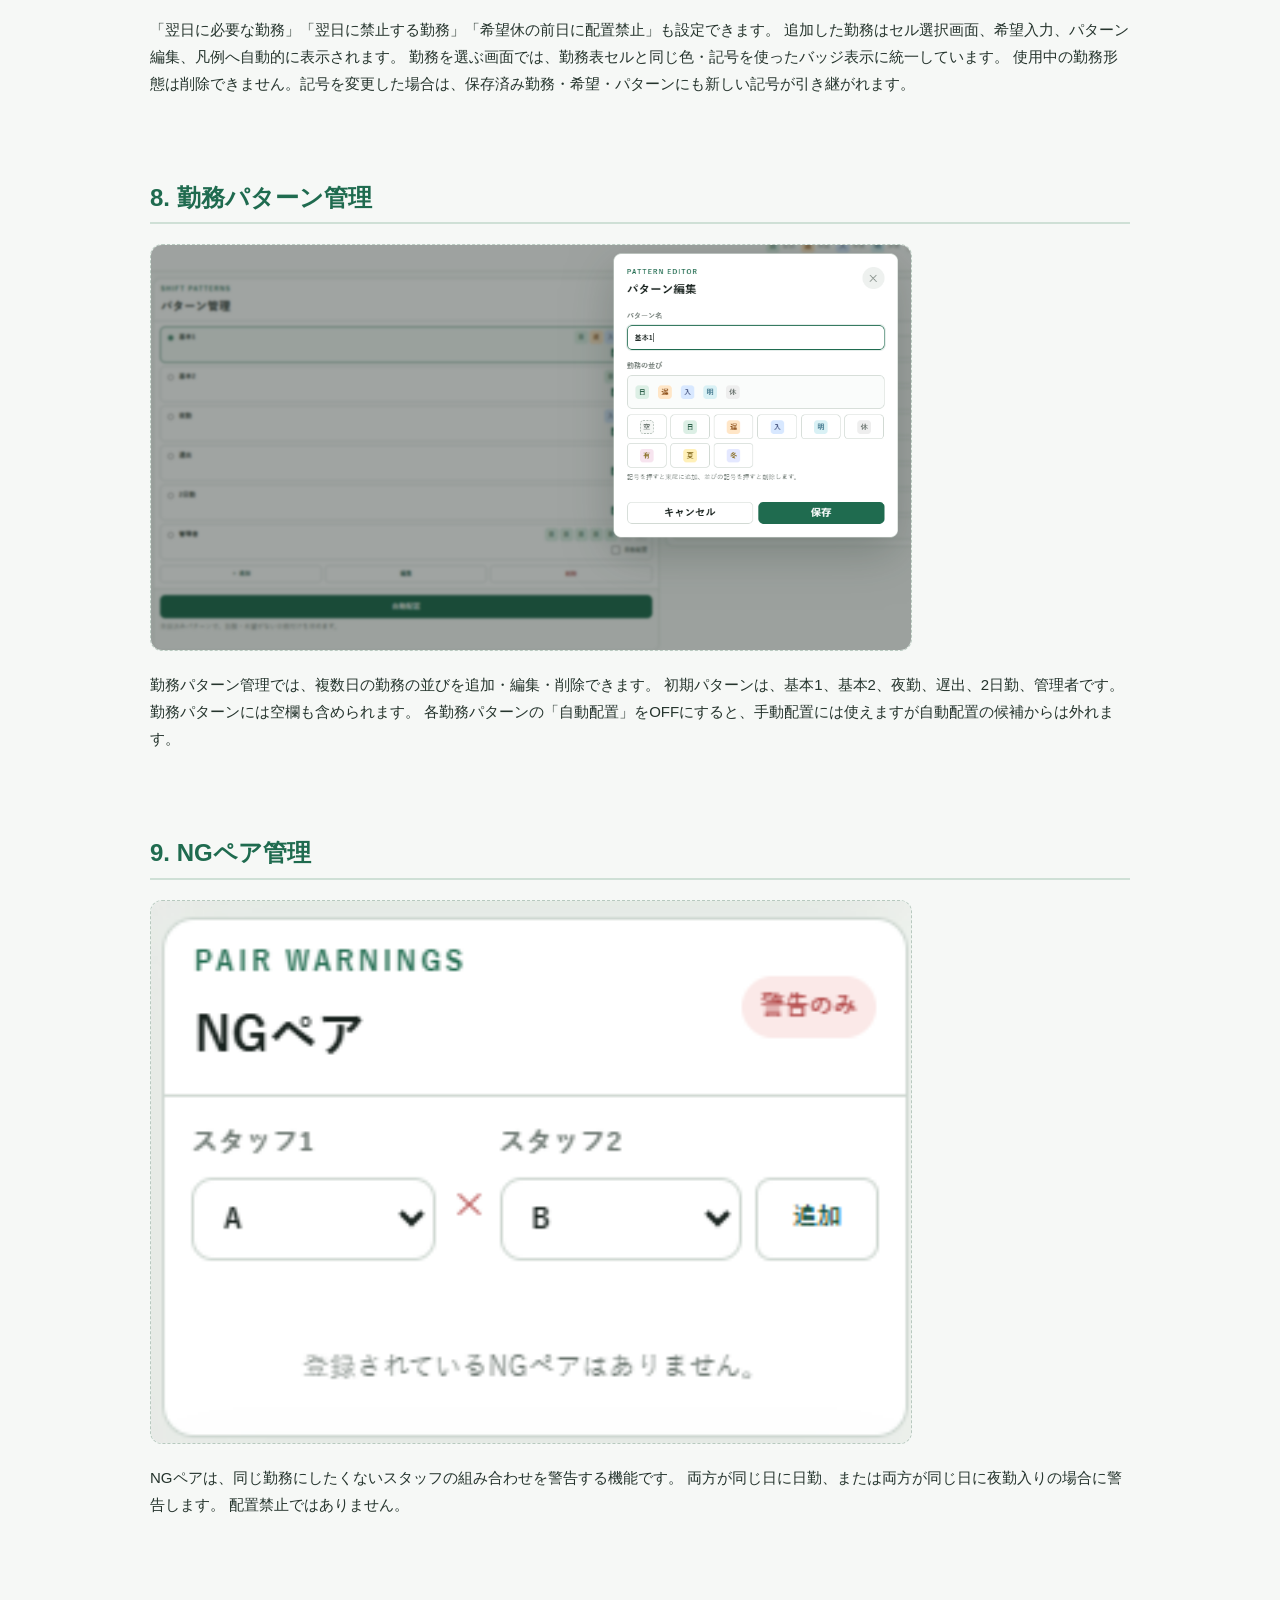
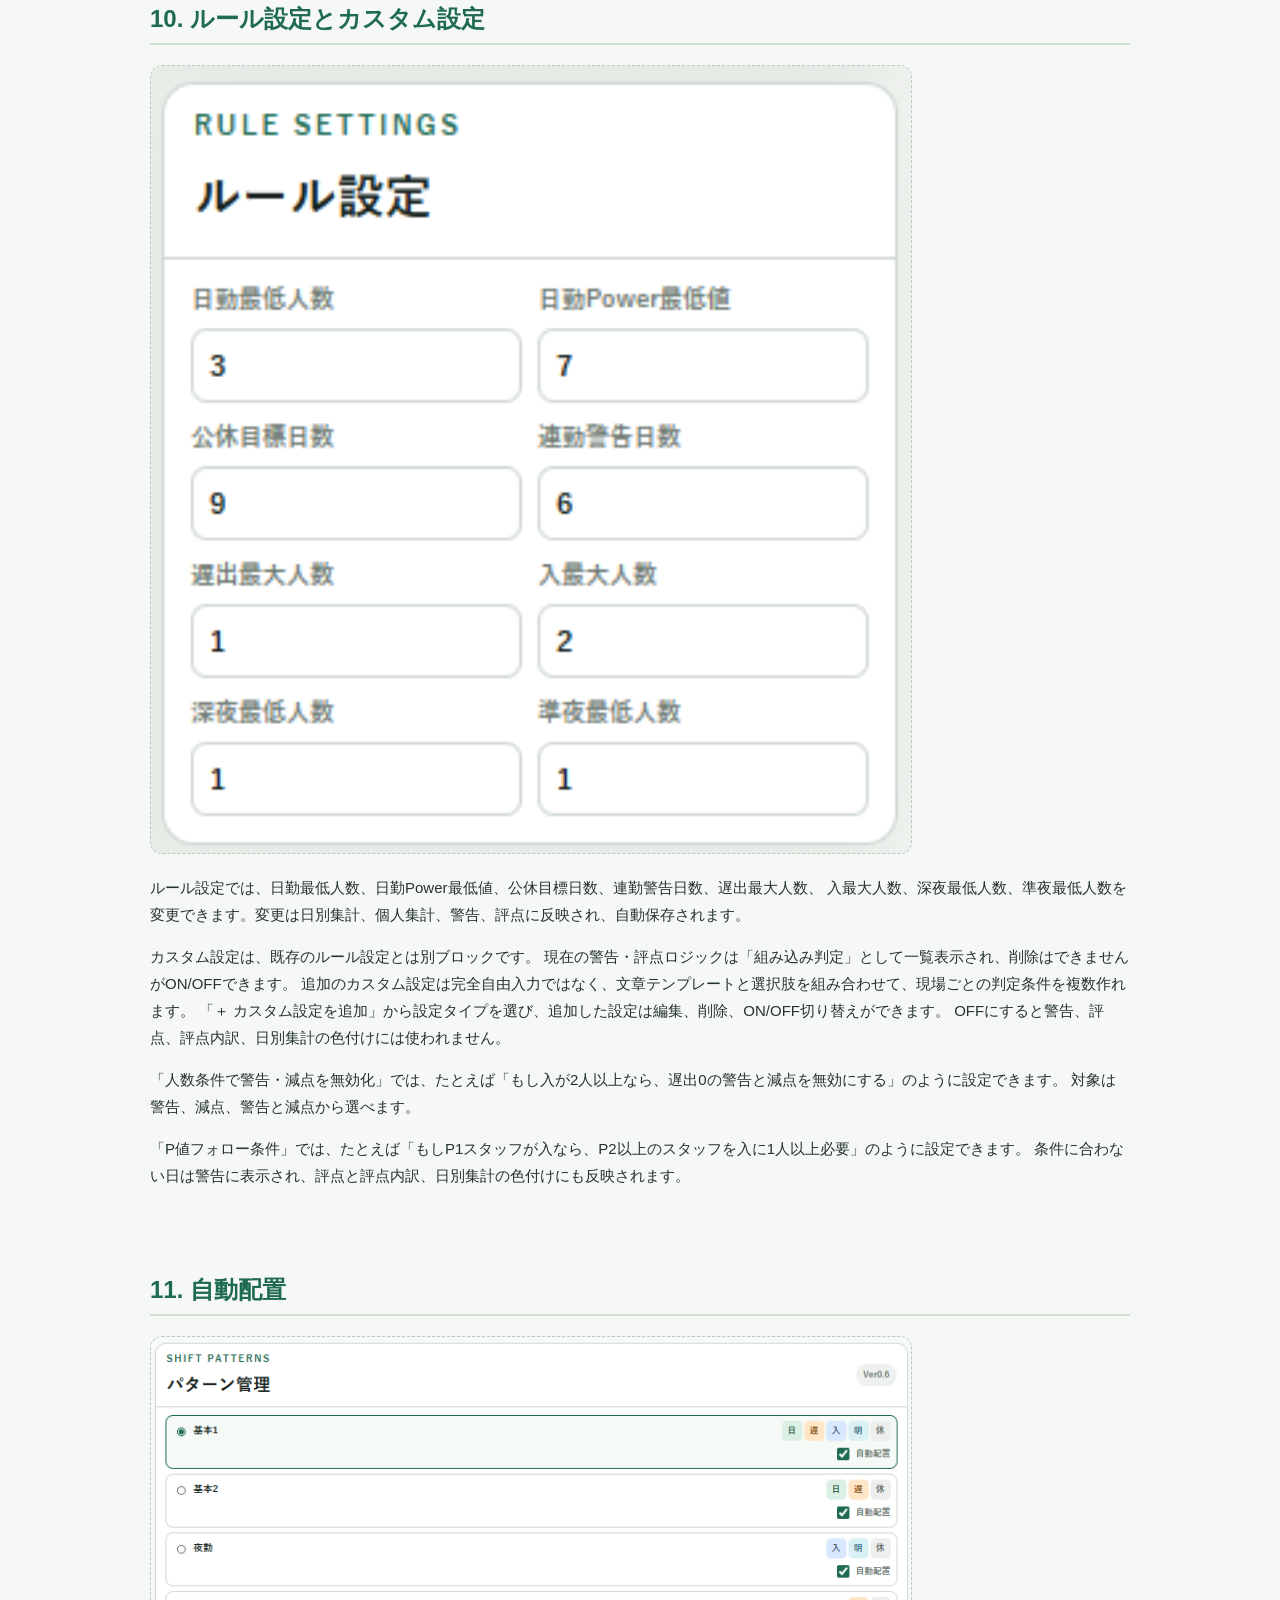
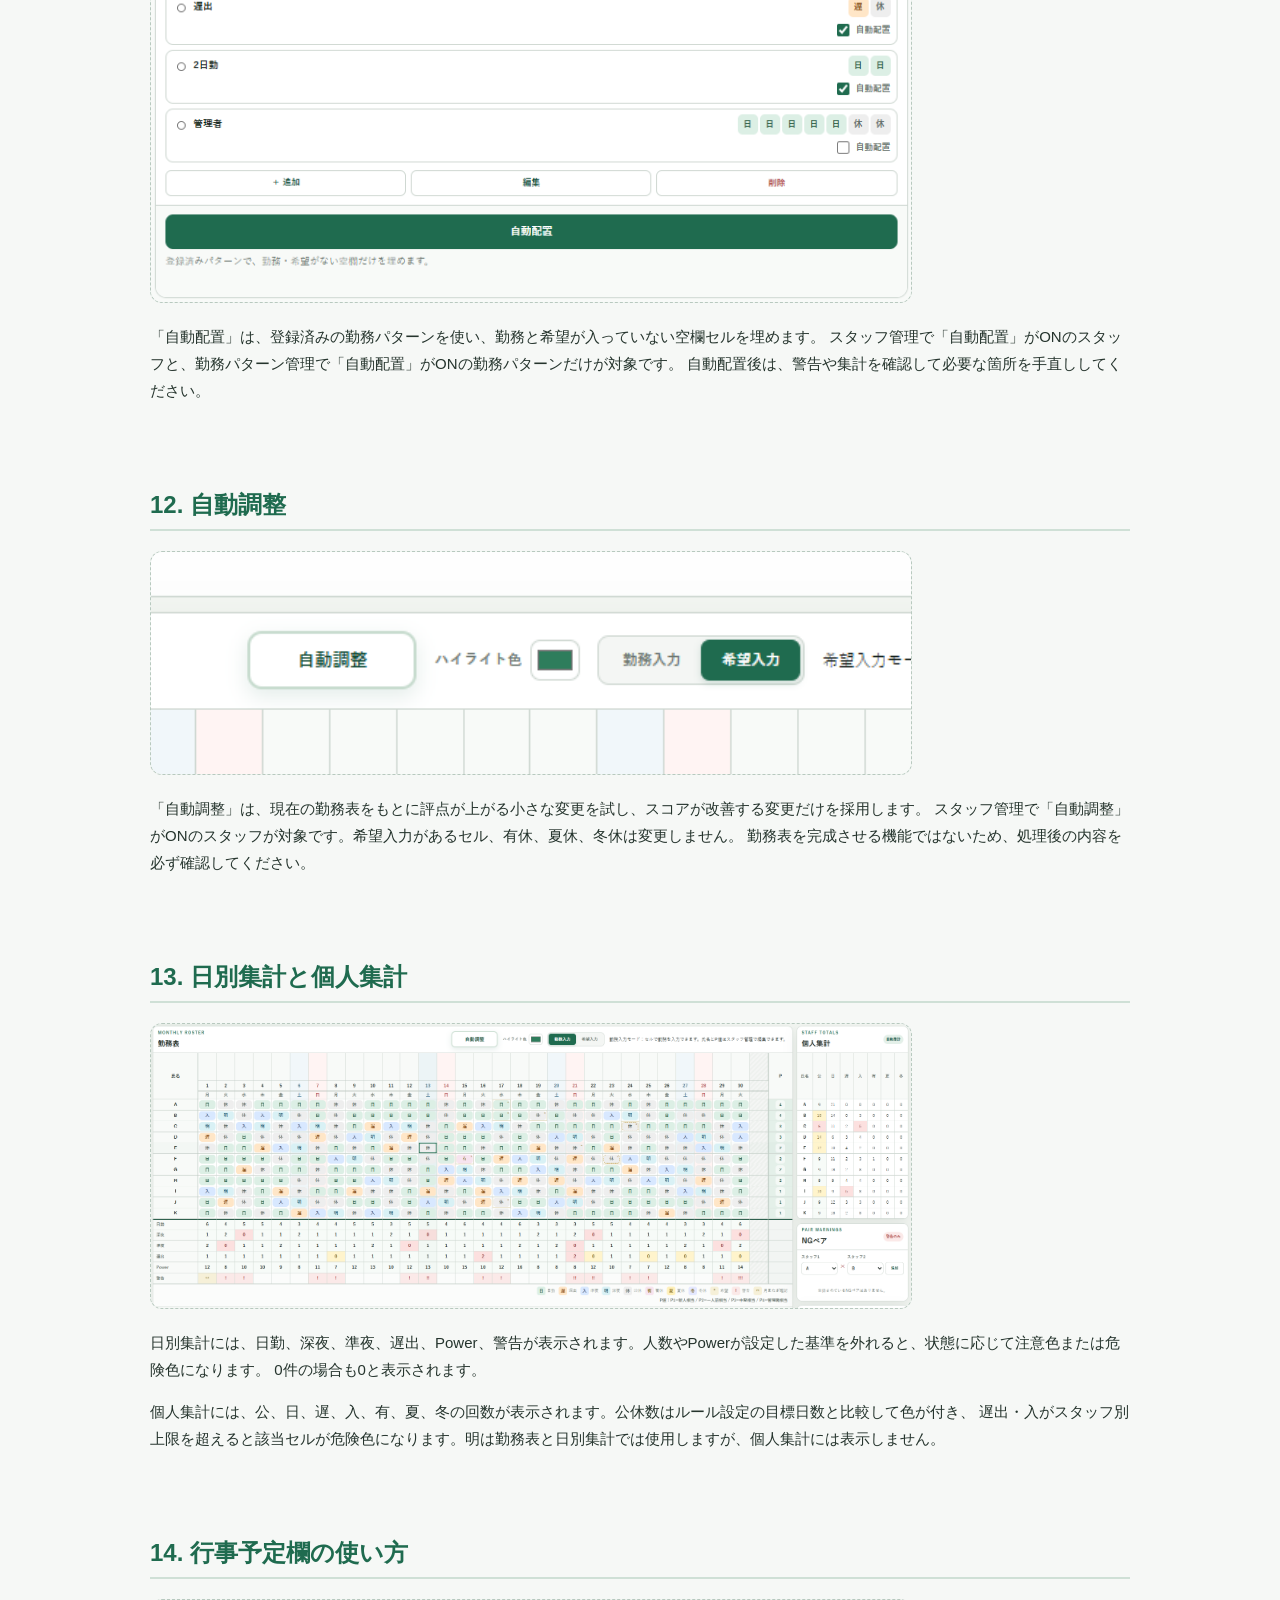
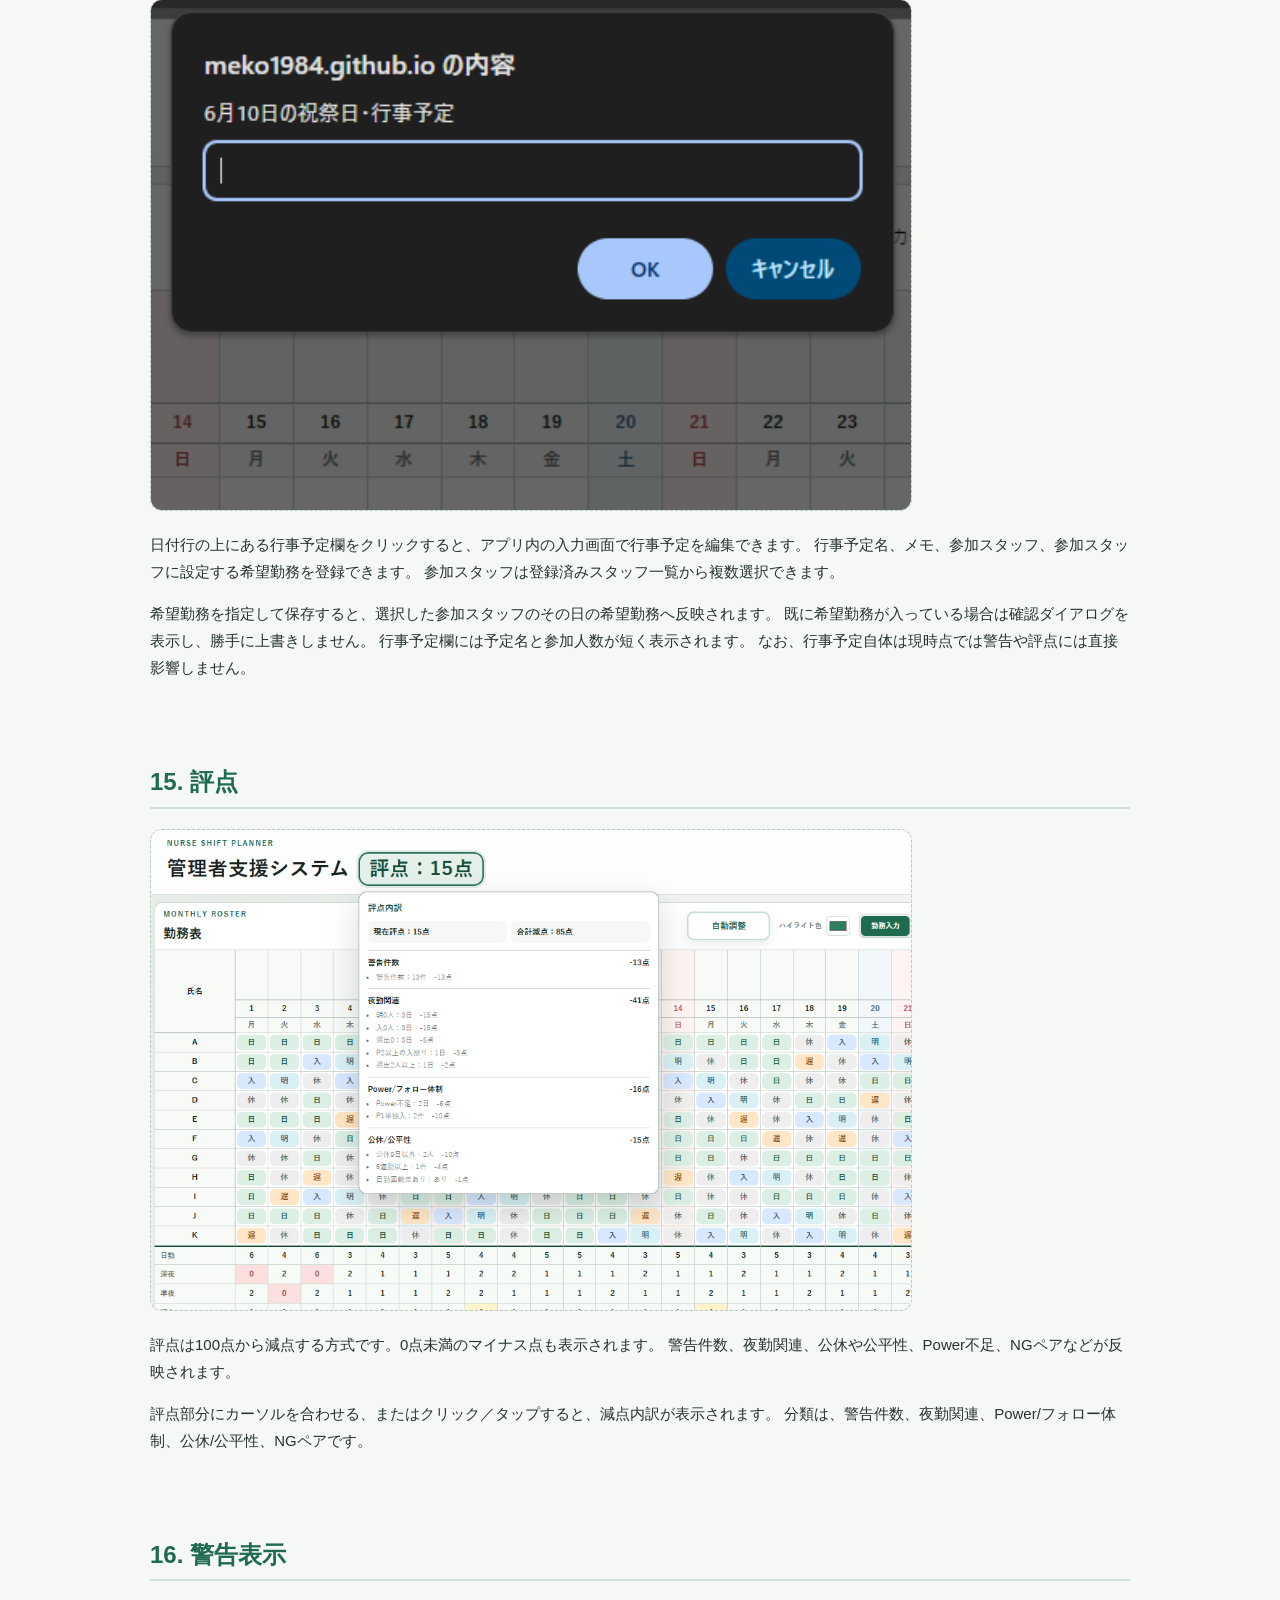
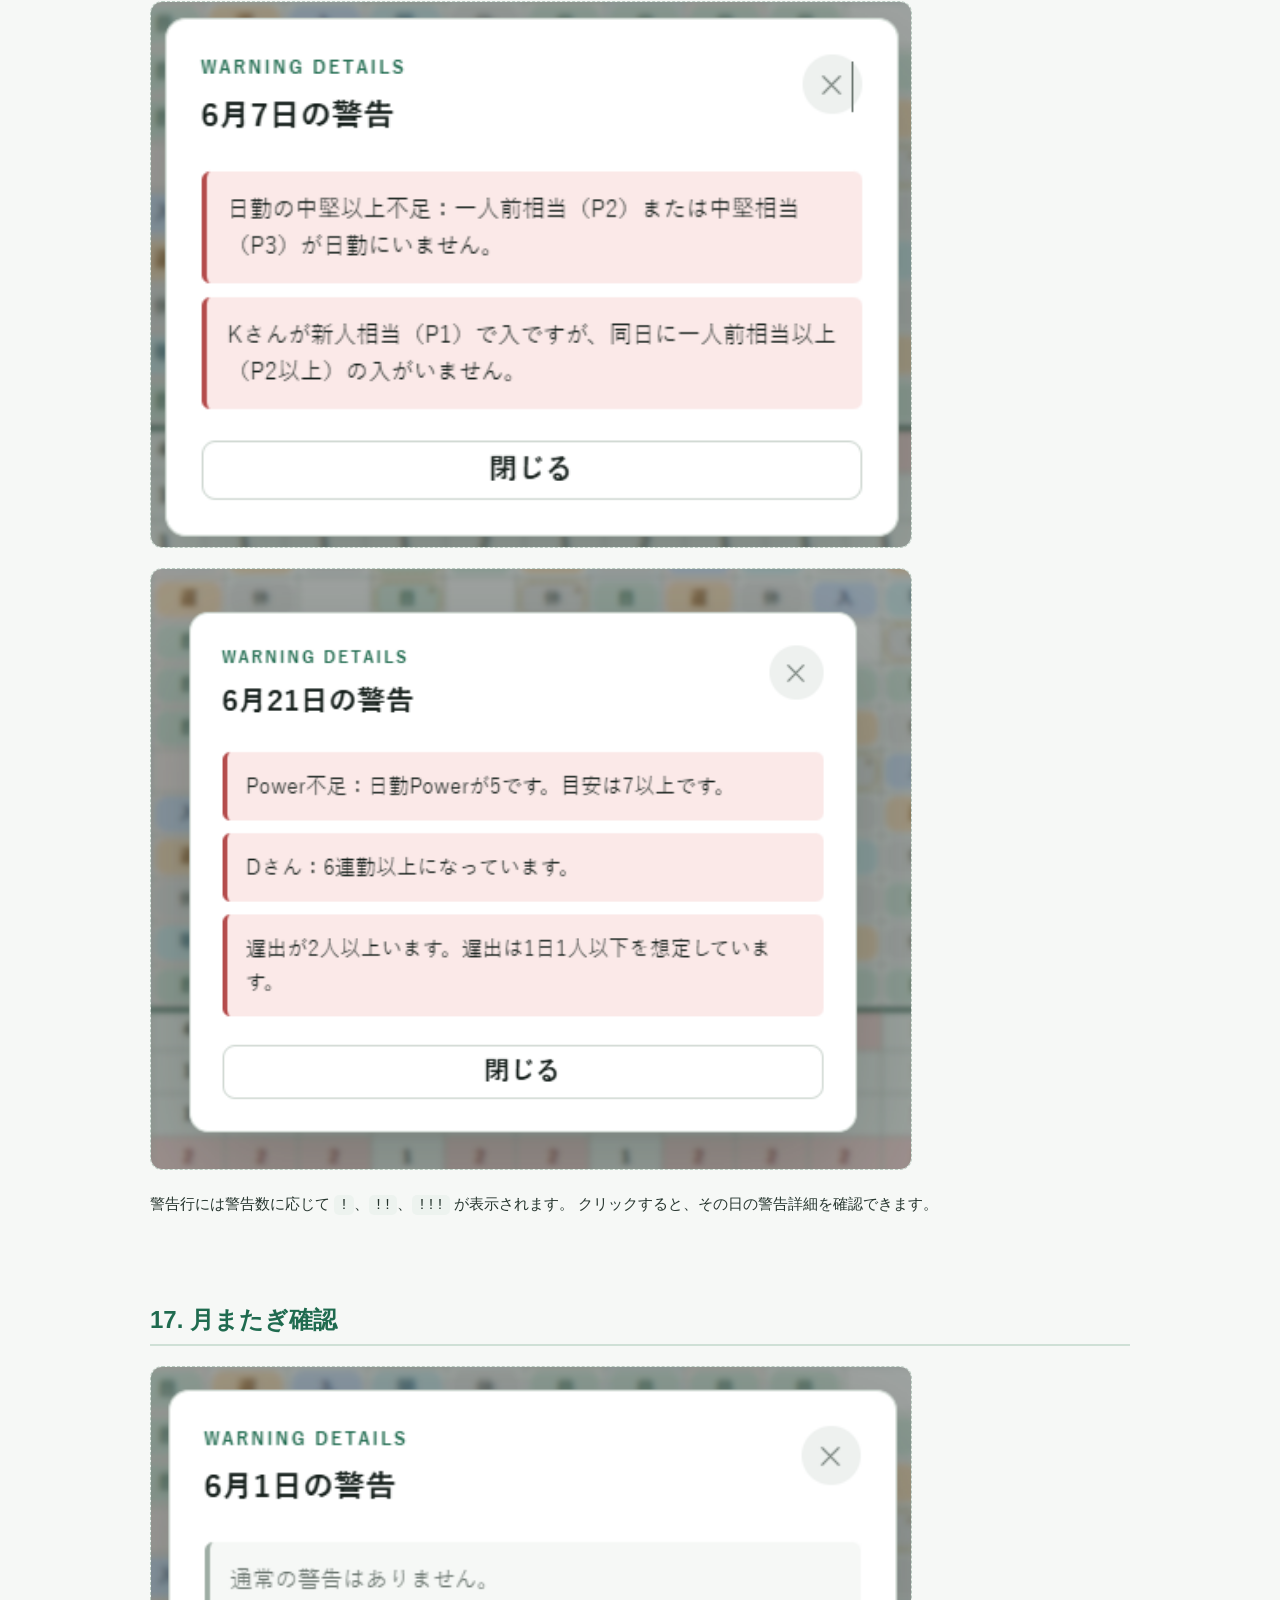
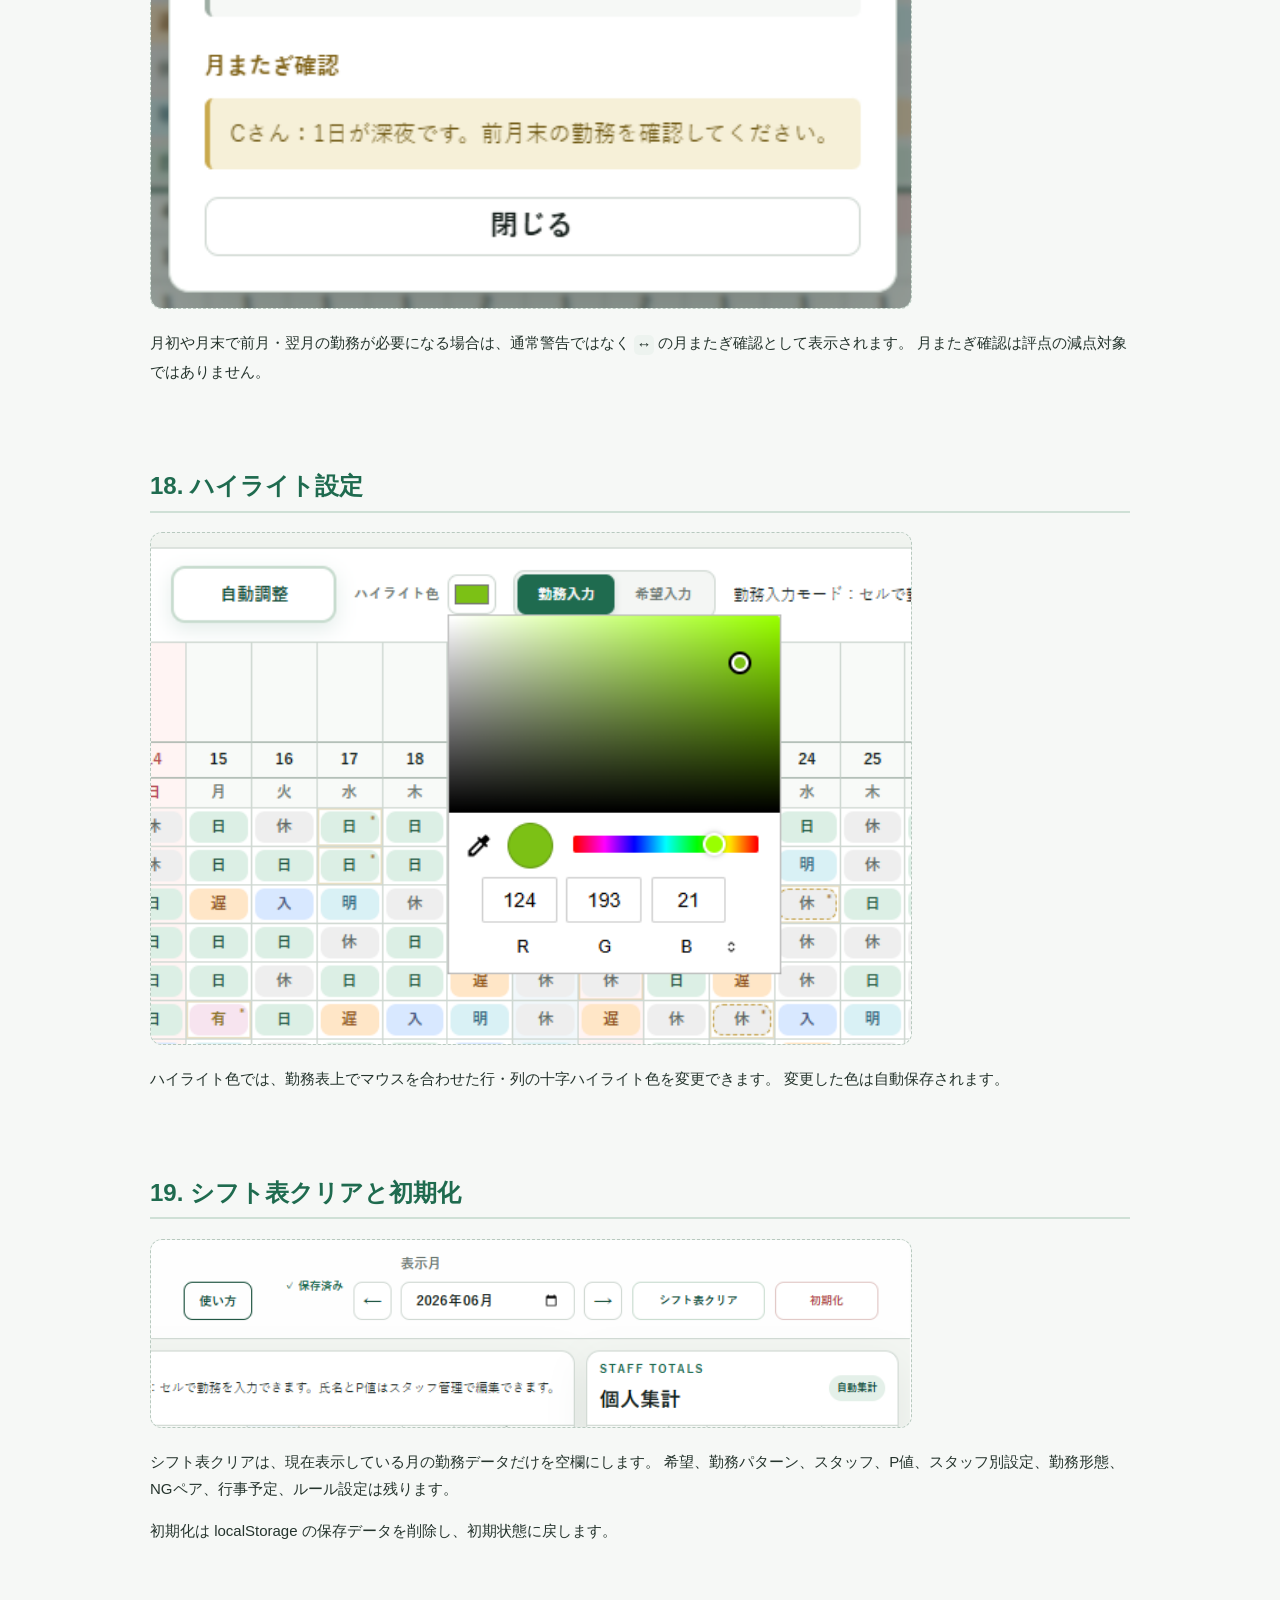
==== commit df565bf3: "Add files via upload" ====
--- a/docs/manual.html
+++ b/docs/manual.html
@@ -3,7 +3,7 @@
   <head>
     <meta charset="UTF-8" />
     <meta name="viewport" content="width=device-width, initial-scale=1.0" />
-    <title>管理者支援システム Ver0.7.2 取扱説明書</title>
+    <title>管理者支援システム Ver0.7.3 取扱説明書</title>
     <style>
       :root {
         color: #25342d;
@@ -214,7 +214,7 @@
     <main>
       <header>
         <p>NURSE SHIFT PLANNER</p>
-        <h1>管理者支援システム Ver0.7.2 取扱説明書</h1>
+        <h1>管理者支援システム Ver0.7.3 取扱説明書</h1>
         <p>
           この説明書は、現在のコードで確認できる実装済み機能に基づいて作成しています。
         </p>
@@ -258,7 +258,7 @@
         <h2>2. アプリ概要</h2>
         <img src="images/main-screen.png" alt="勤務表メイン画面" />
         <p>
-          「管理者支援システム Ver0.7.2」は、看護師などの勤務表作成を支援する静的Webアプリです。
+          「管理者支援システム Ver0.7.3」は、看護師などの勤務表作成を支援する静的Webアプリです。
           勤務を自動で完成させるソフトではなく、勤務記号や登録済みパターンを配置しながら、勤務表のたたき台を作るためのツールです。
         </p>
         <p>
@@ -331,8 +331,15 @@
         <img src="images/shift-management1.png" alt="勤務形態管理" />
         <img src="images/shift-management2.png" alt="勤務形態管理" />
         <p>
-          「勤務形態設定」では、初期勤務の「日・遅・入・明・休・有・夏・冬」に加え、施設独自の勤務形態を追加・編集・削除できます。
+          「勤務形態設定」では、初期勤務の「日・研・遅・入・明・休・有・夏・冬」に加え、施設独自の勤務形態を追加・編集・削除できます。
           記号、名称、区分、色、勤務／休み扱い、日勤・遅出・準夜・深夜・各休暇・Power・連勤への集計属性、自動配置での使用を設定します。
+        </p>
+        <p>
+          Ver0.7.3では、構成タイプとして「通常勤務」と「午前/午後構成勤務」を選べます。
+          午前/午後構成勤務では、午前の勤務と午後の勤務をそれぞれ選び、日/休、休/日、日/有、有/日、日/研、研/日などを勤務形態として作成できます。
+          午前/午後に選べる勤務は日勤系、休み系、研修系です。入、明、遅は午前/午後構成の対象外です。
+          集計では午前0.5、午後0.5として扱い、日別集計、個人集計、警告、評点へ反映します。
+          研修は現時点では日勤系として扱い、日勤人数とPower判定にも含めます。
         </p>
         <p>
           「翌日に必要な勤務」「翌日に禁止する勤務」「希望休の前日に配置禁止」も設定できます。
@@ -520,6 +527,8 @@
           <li>スタッフの追加・削除、名前・P値・勤務上限の設定</li>
           <li>スタッフごとの自動配置・自動調整対象ON/OFF</li>
           <li>勤務形態の追加・編集・削除、色・集計属性・前後関係ルールの設定</li>
+          <li>午前/午後構成勤務の作成と、0.5単位での日別集計・個人集計・警告・評点への反映</li>
+          <li>研修勤務を日勤系として扱い、日勤人数とPower判定へ反映</li>
           <li>勤務パターンの追加・編集・削除、勤務パターンごとの自動配置対象設定</li>
           <li>NGペア管理、ルール設定、カスタム設定、自動配置、自動調整</li>
           <li>日別集計、個人集計、勤務上限超過時の個人集計色付け</li>
@@ -568,15 +577,14 @@
           例として、病棟会の日は日勤人数を増やす、研修日のPower基準を変更する、といった使い方を想定しています。
         </p>
 
-        <h3>半日勤務への対応</h3>
-        <p>
-          半日勤務や半日有休などに対応するため、勤務形態ごとに勤務量を設定できる仕組みを検討中です。
-        </p>
-        <ul>
-          <li>通常勤務は「1.0」、半日勤務は「0.5」、休みは「0」として扱う</li>
-          <li>半日有休、午前勤務、午後勤務などにも対応できるようにする</li>
-          <li>勤務形態設定に「勤務量」を追加する</li>
-          <li>日別集計、個人集計、評点、警告に勤務量を反映する</li>
+        <h3>午前/午後構成勤務の改善</h3>
+        <p>
+          午前/午後構成勤務は実装済みですが、施設ごとの運用差に合わせ、今後さらに調整する可能性があります。
+        </p>
+        <ul>
+          <li>施設ごとの午前/午後勤務パターン追加</li>
+          <li>午前/午後構成勤務の表示調整</li>
+          <li>自動配置、自動調整での午前/午後構成勤務の扱い改善</li>
         </ul>
 
         <h3>例外ルール設定の拡充</h3>
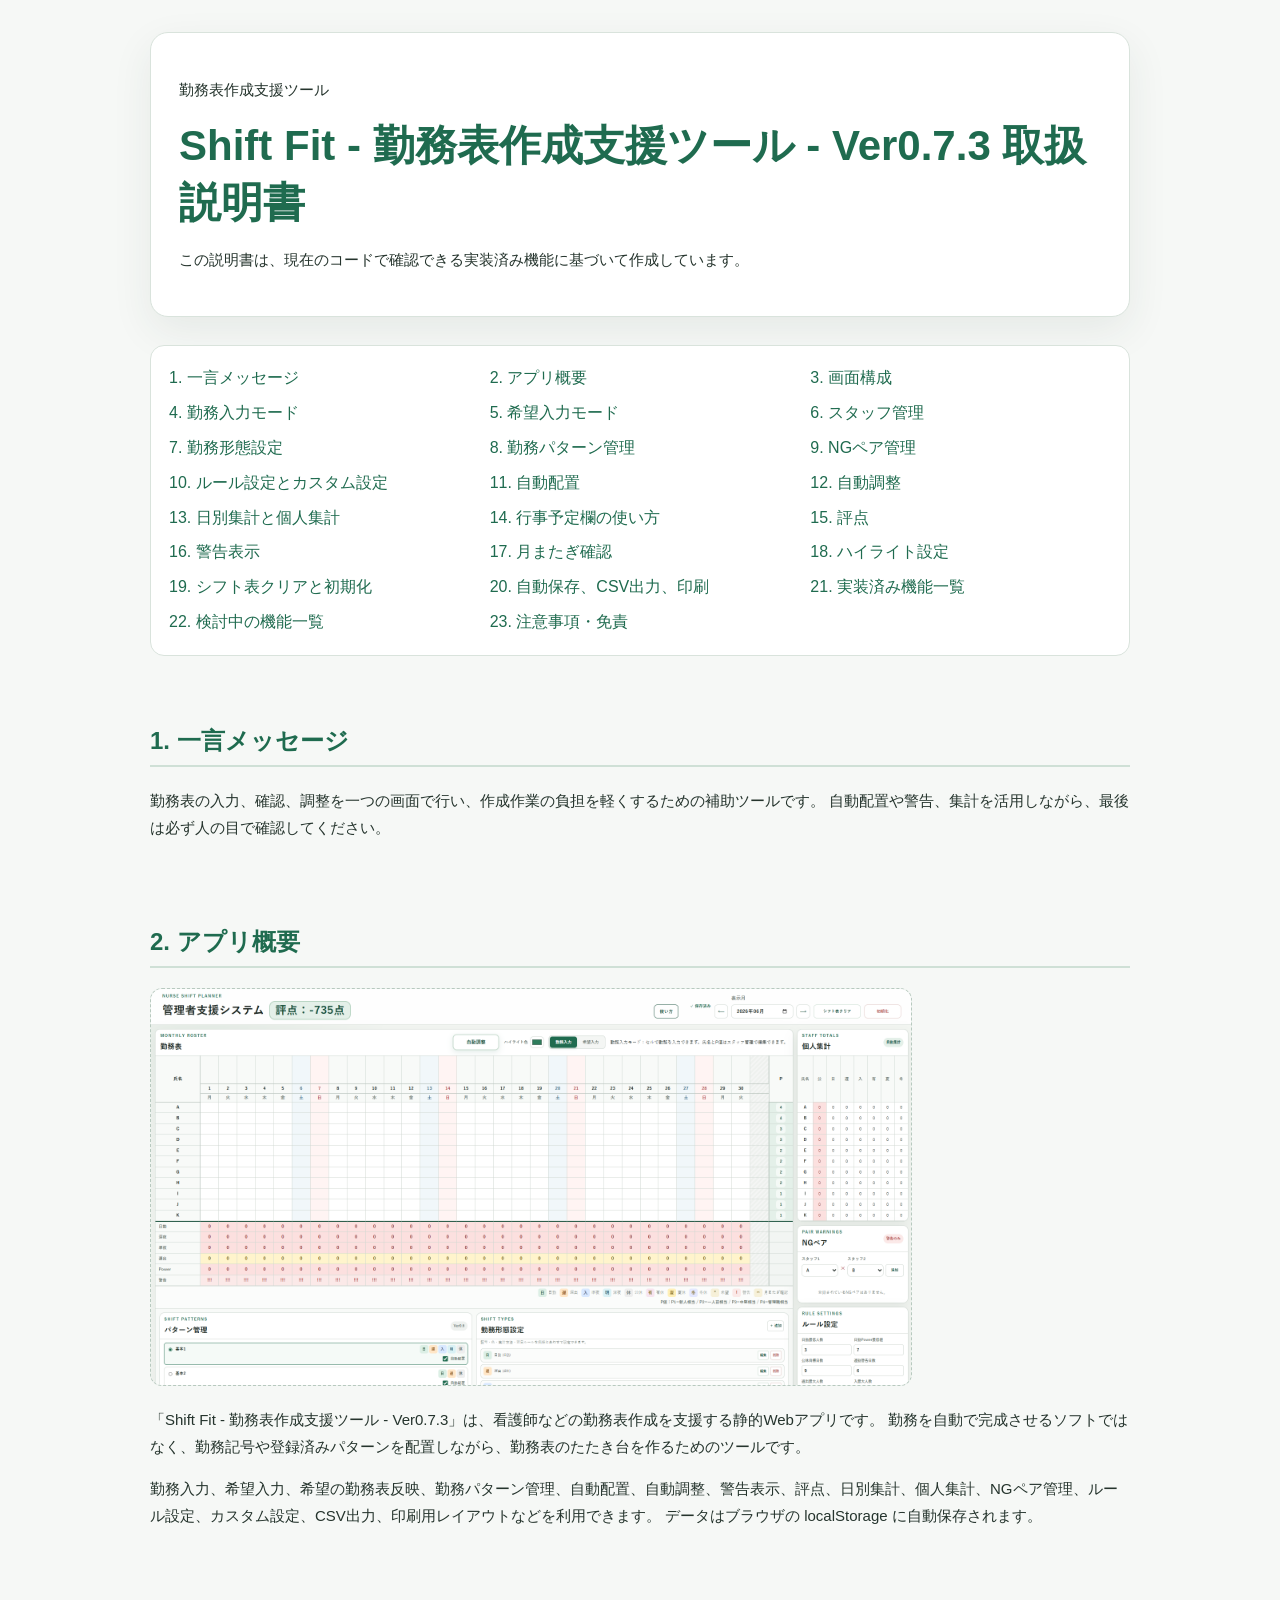
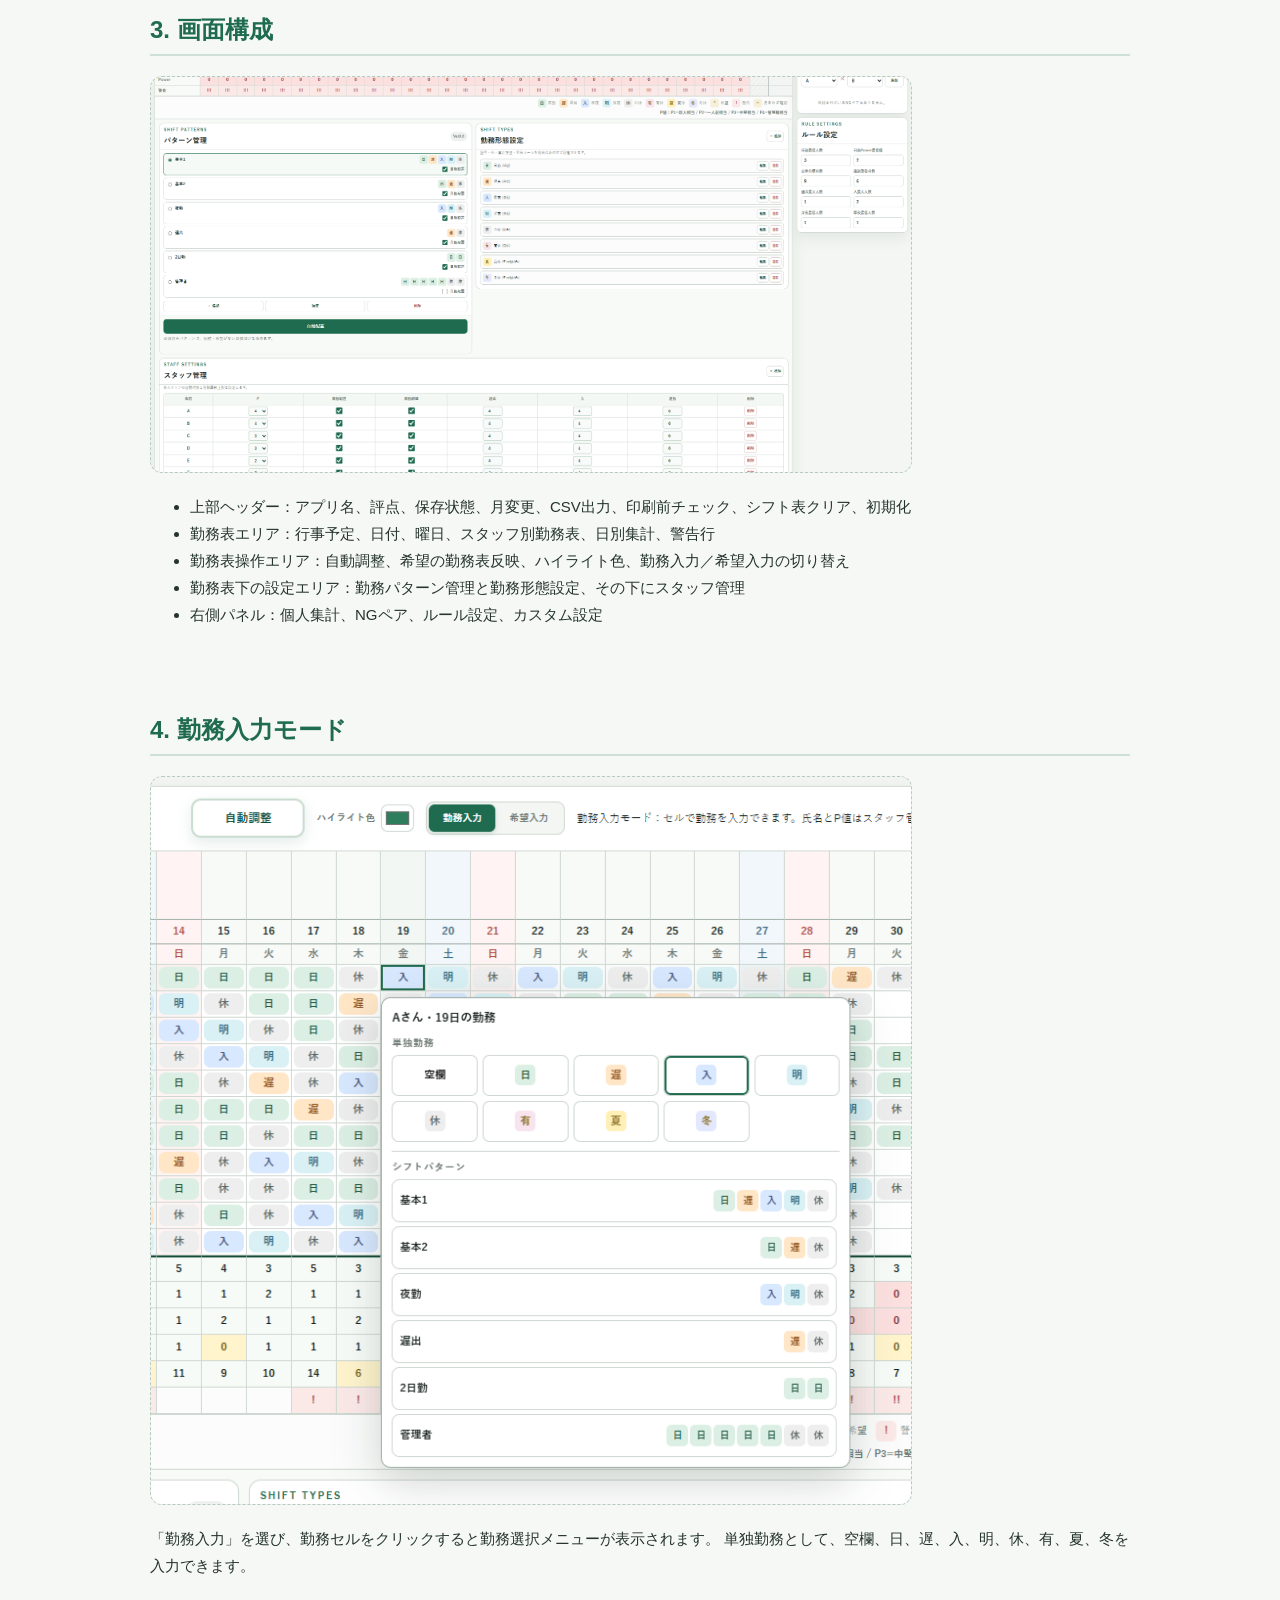
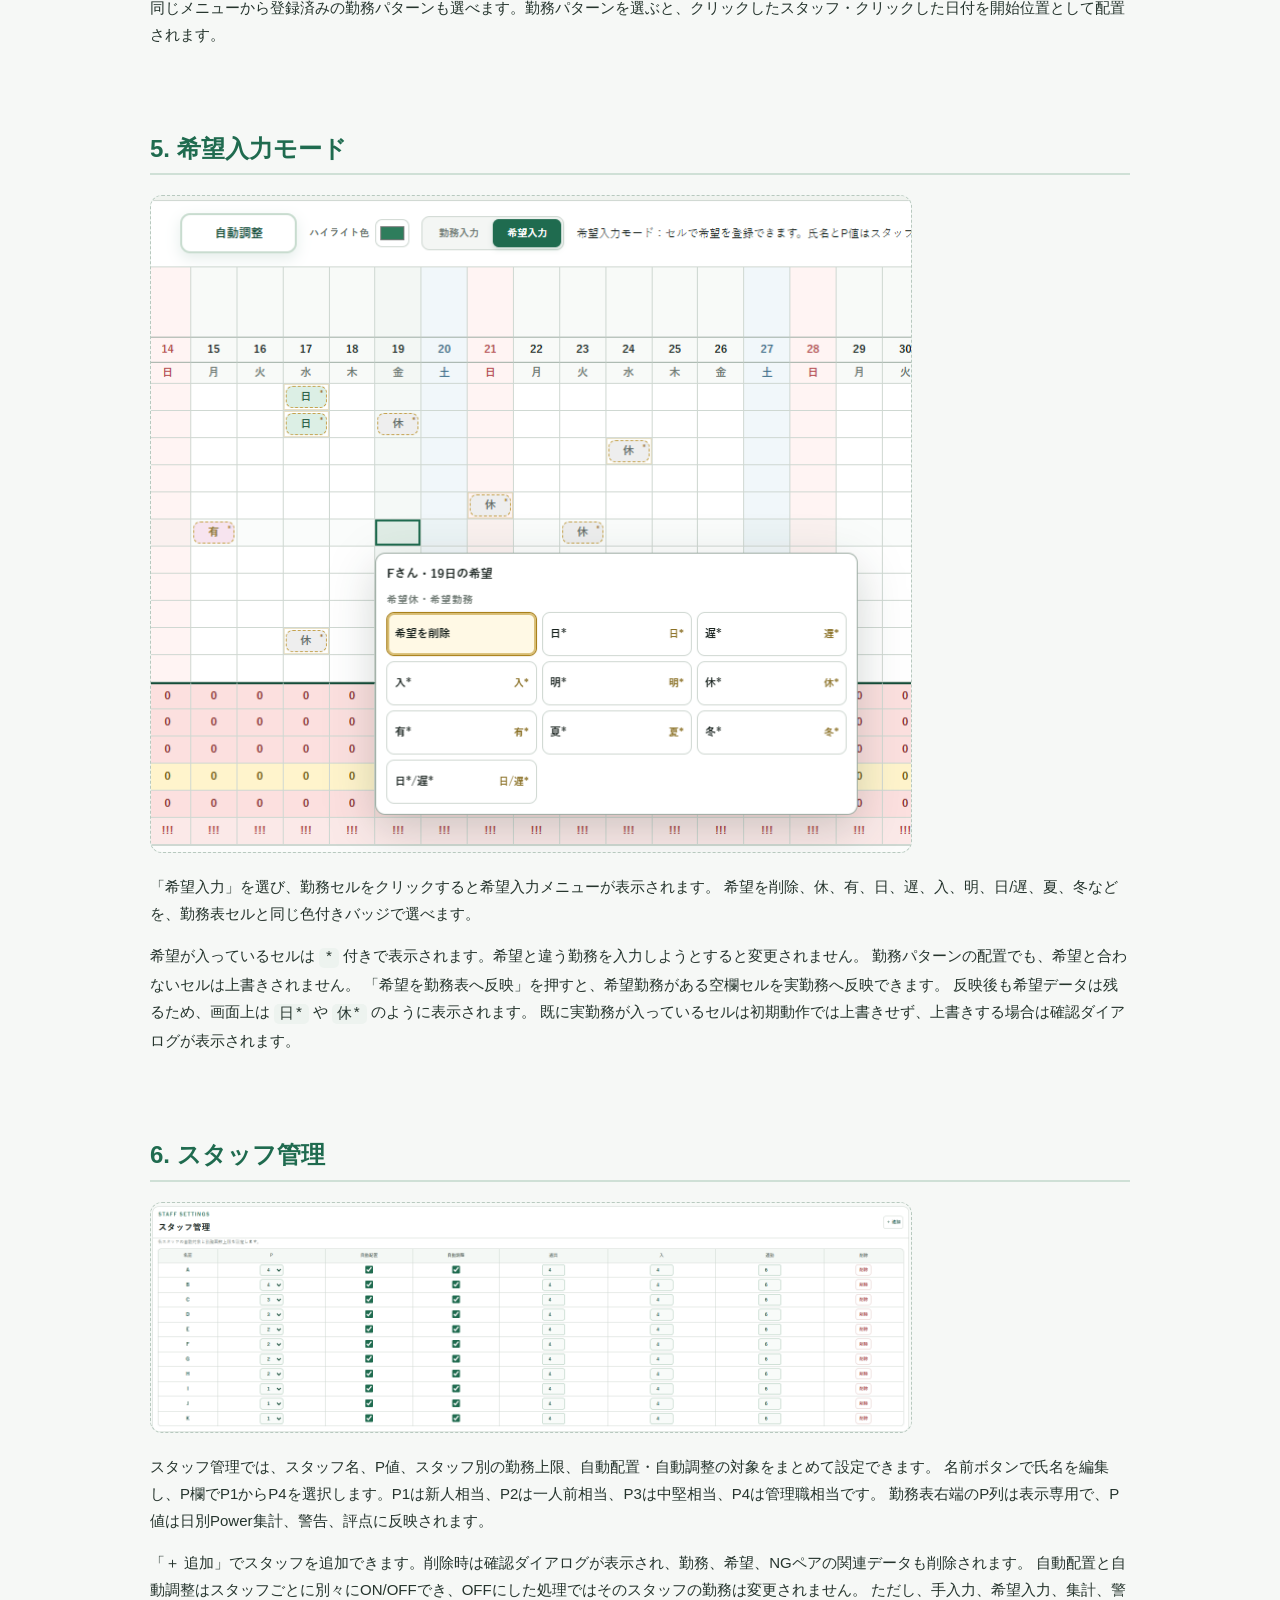
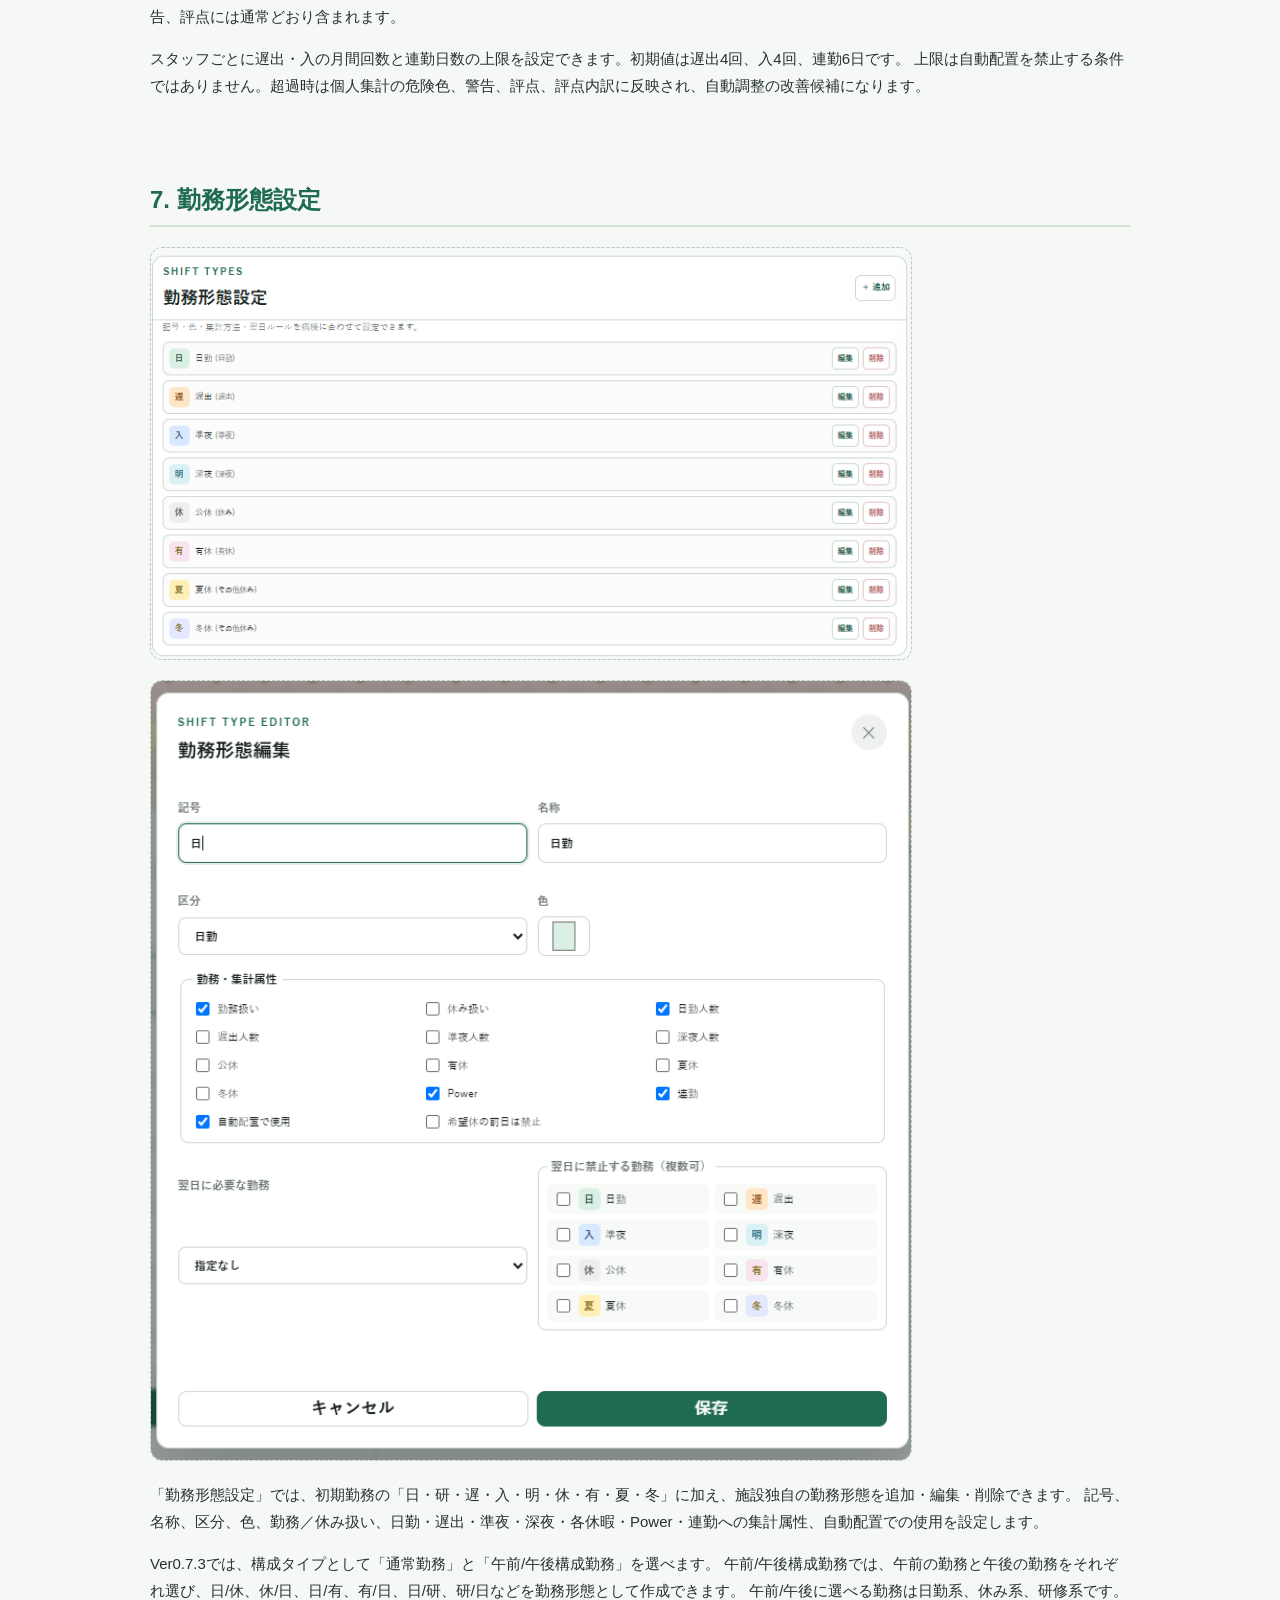
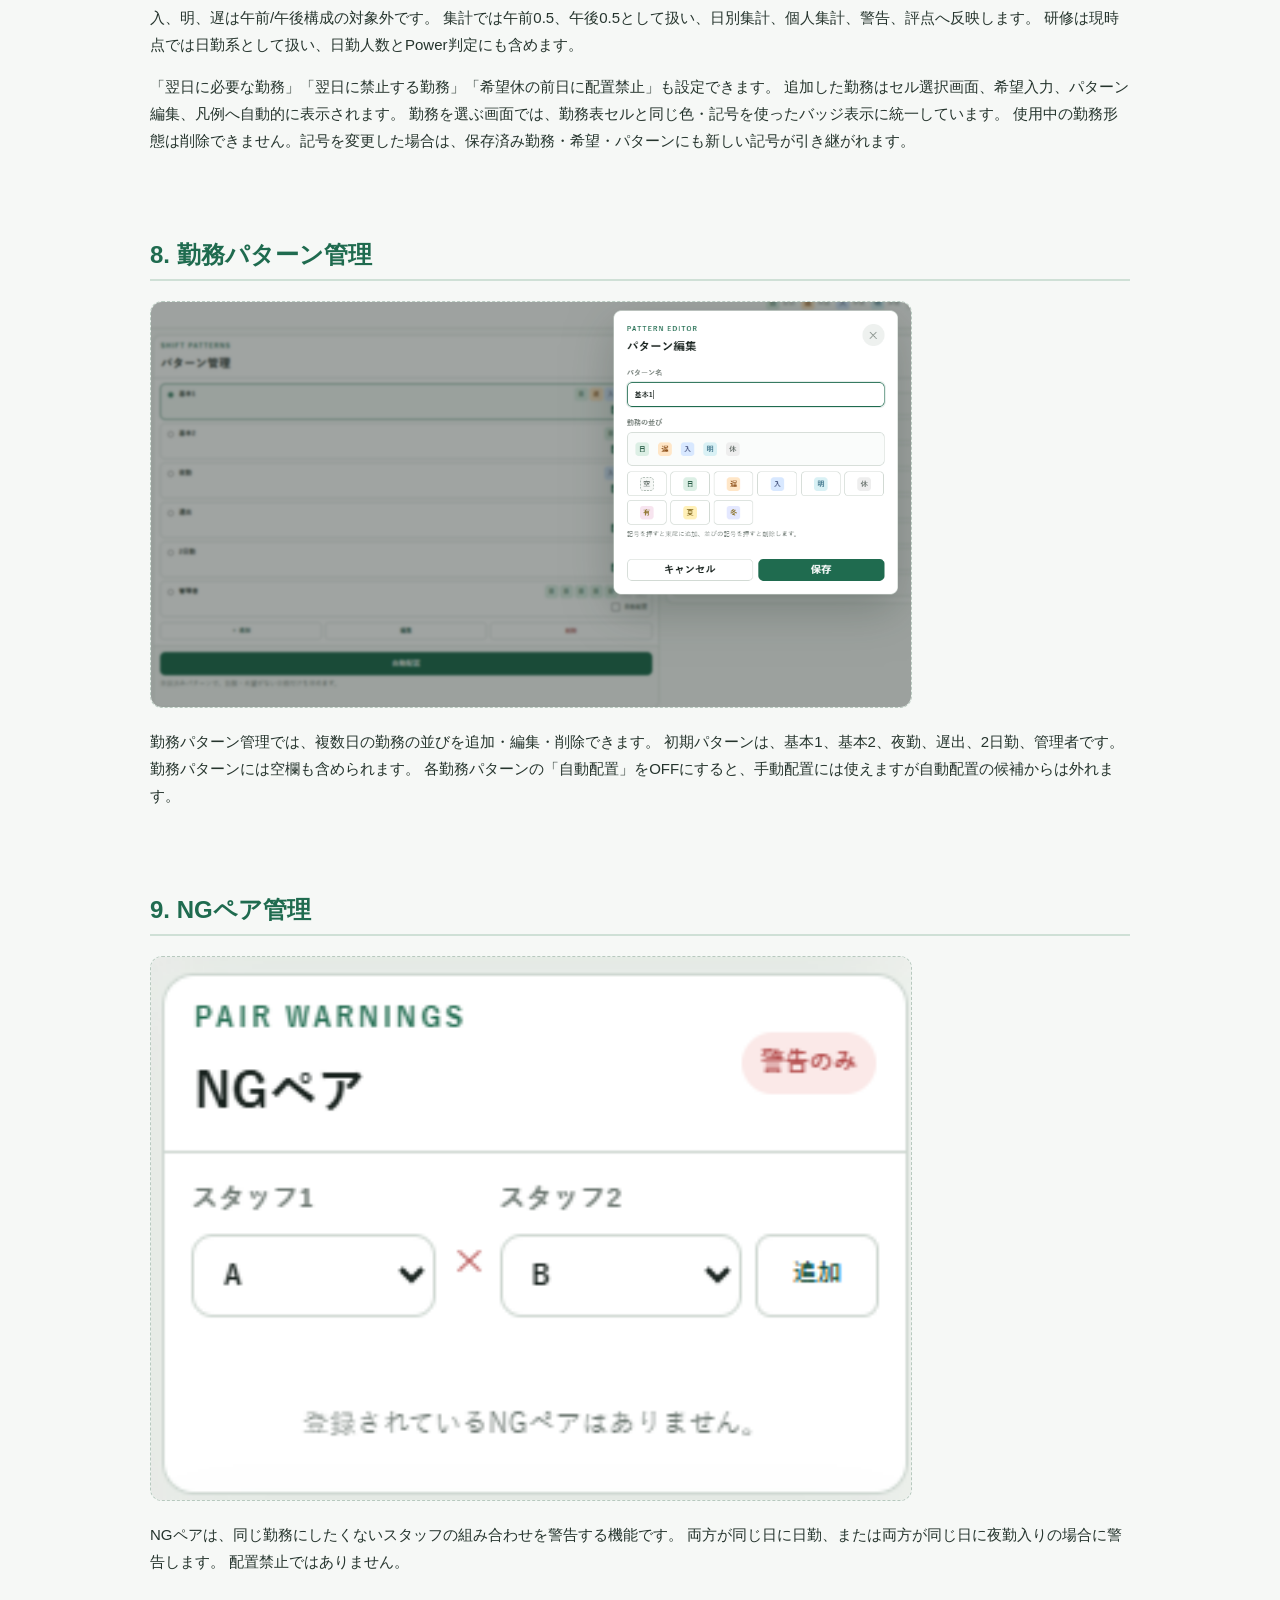
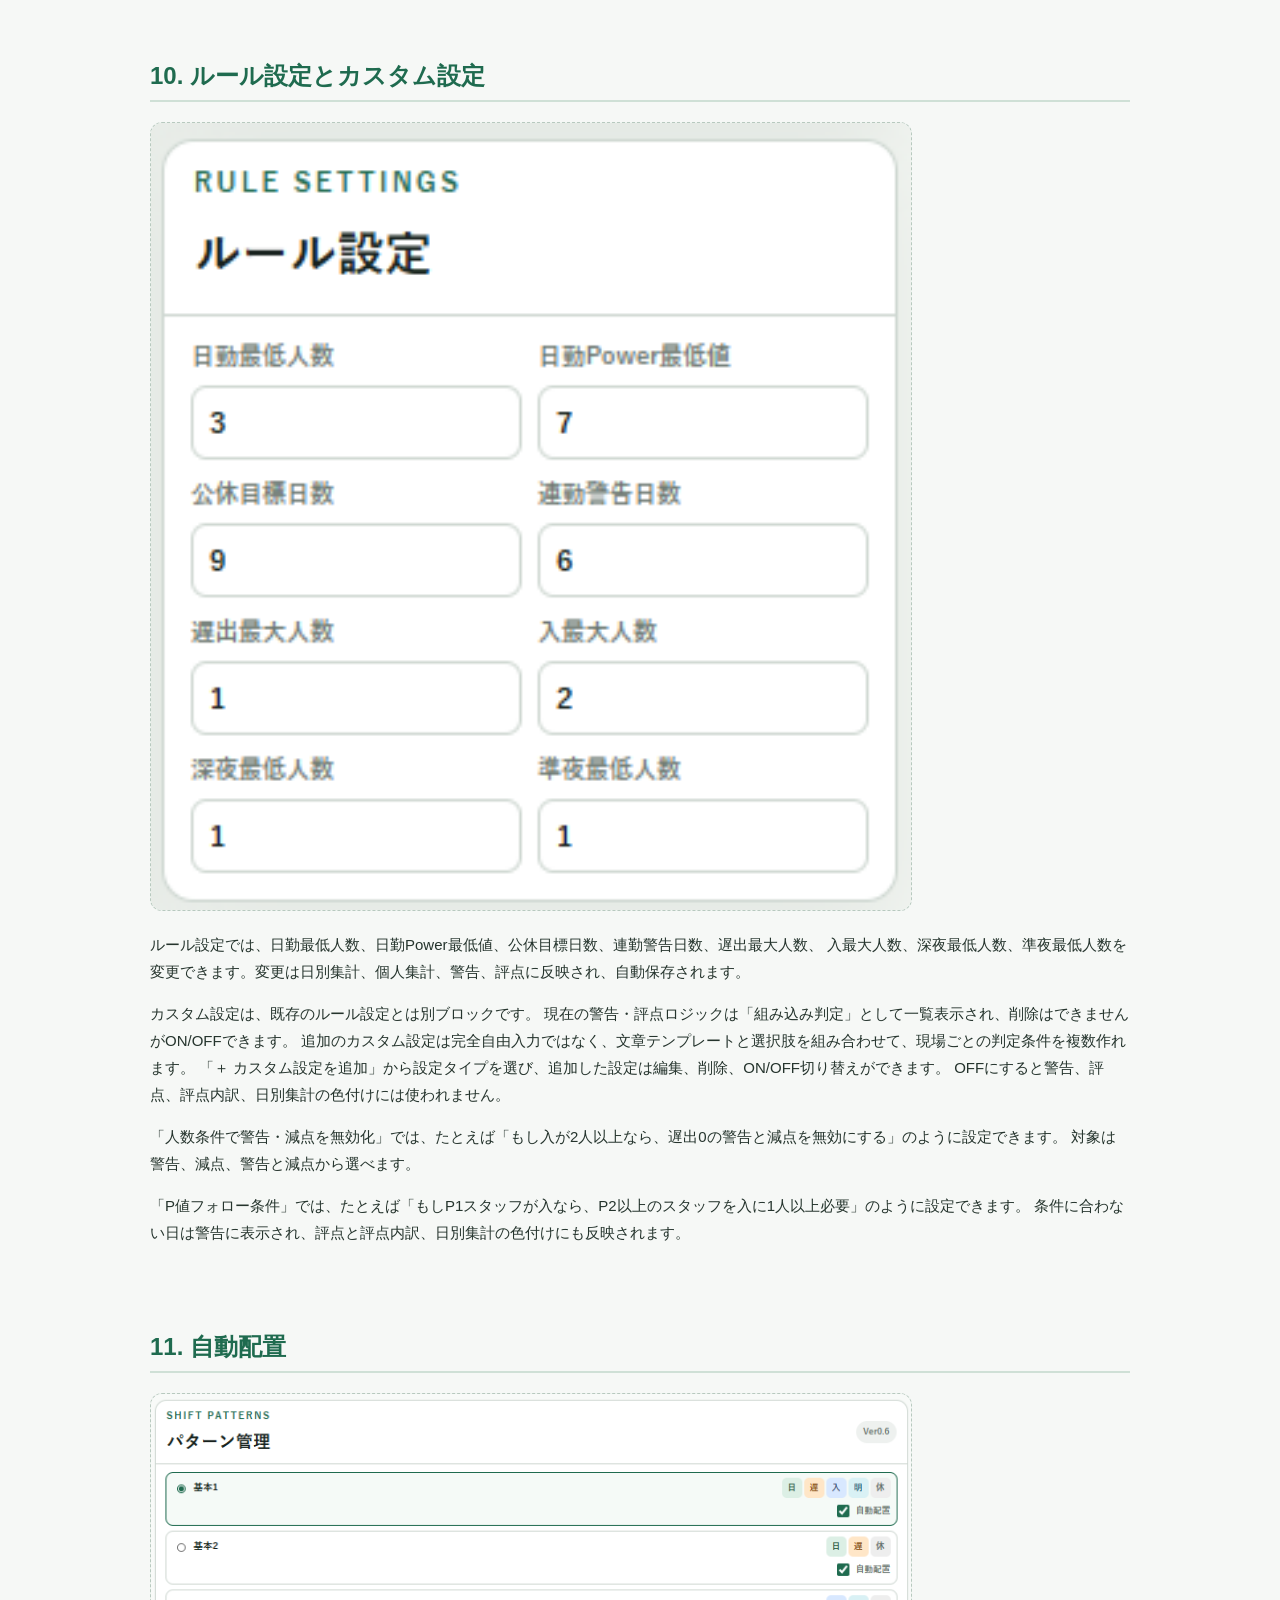
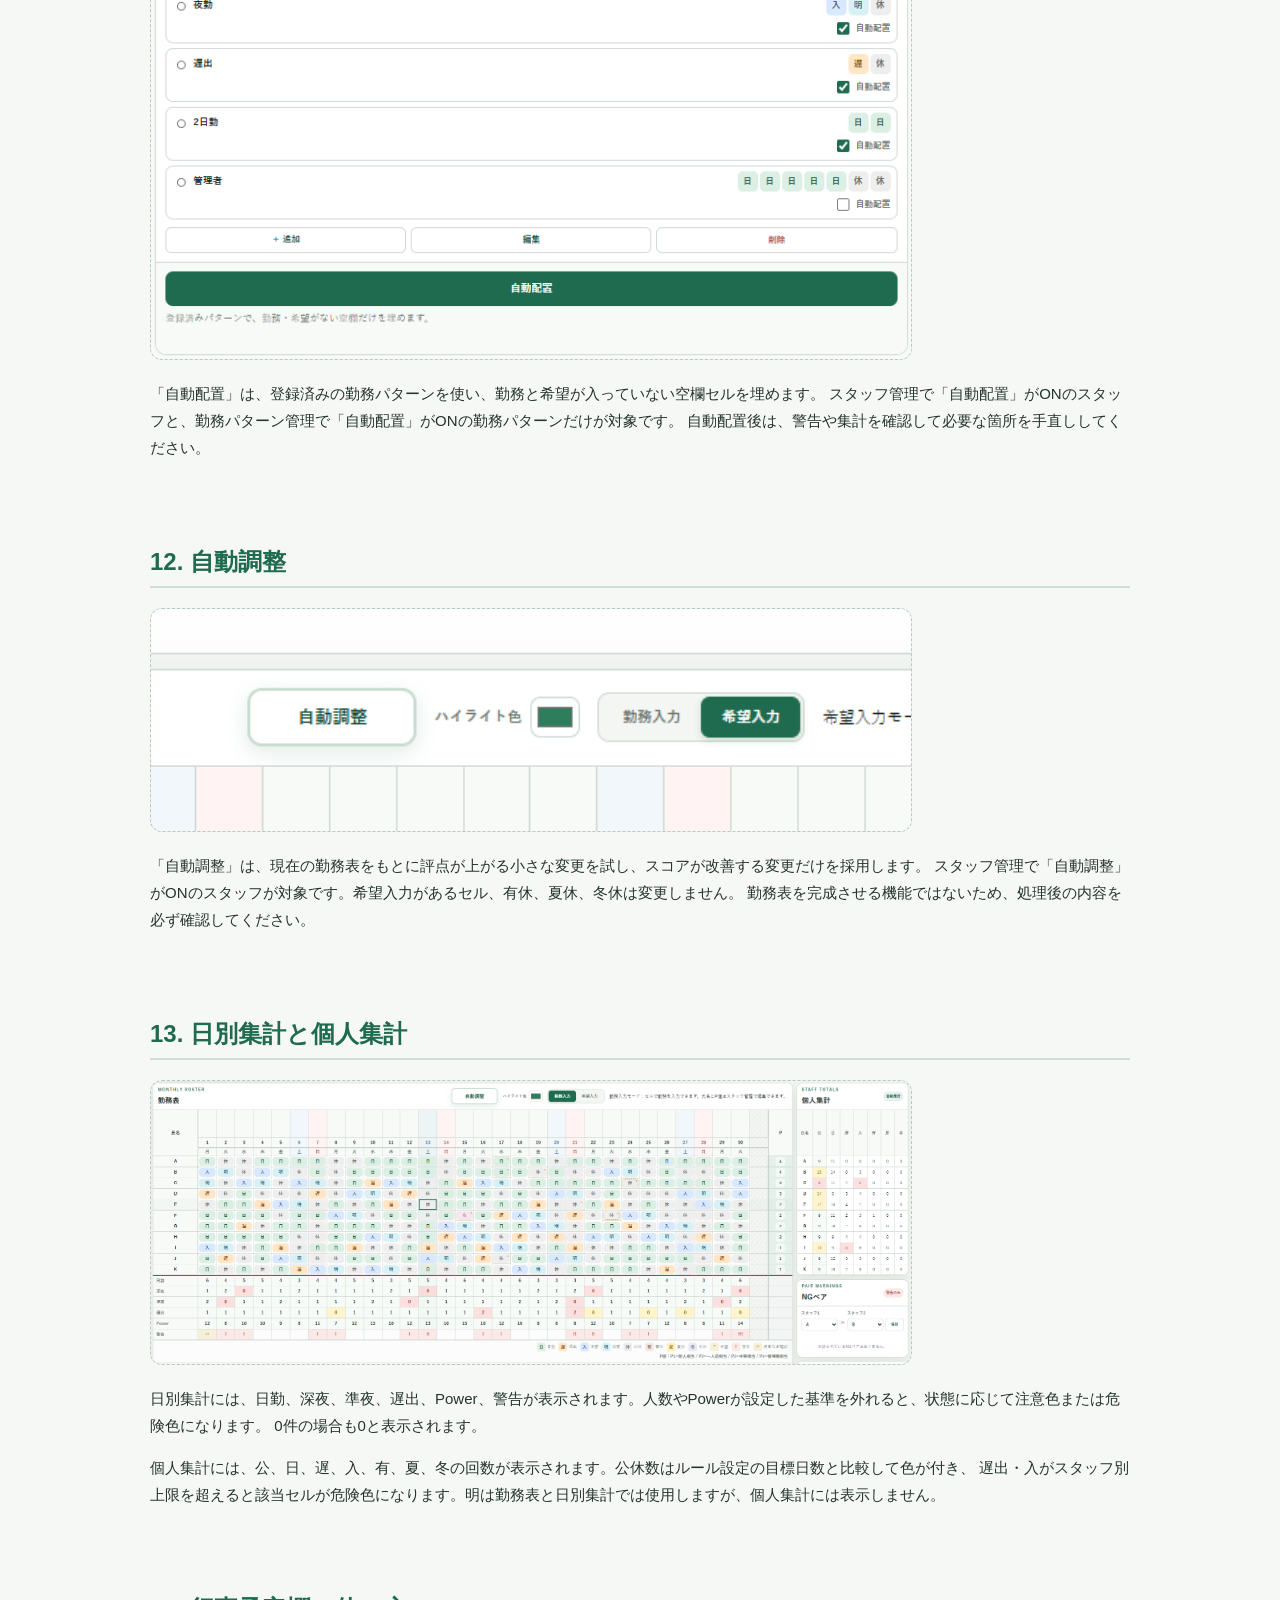
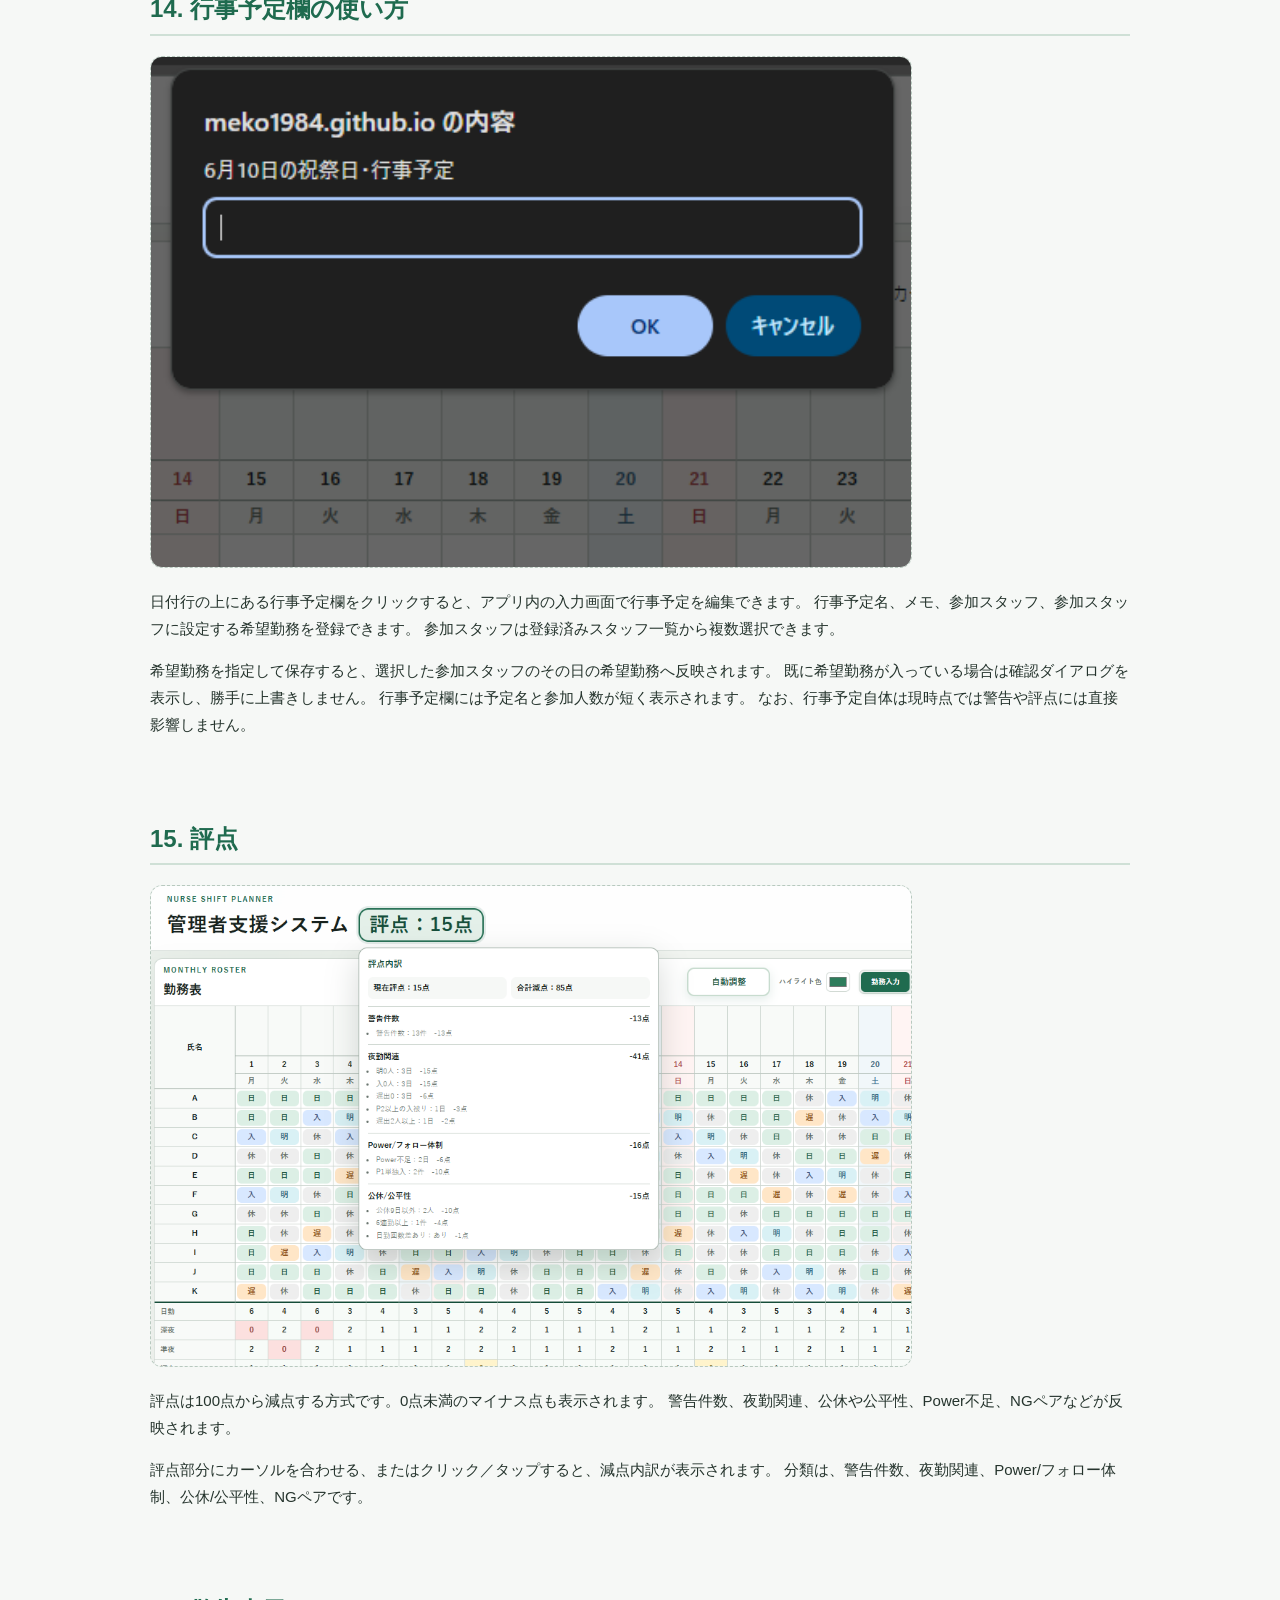
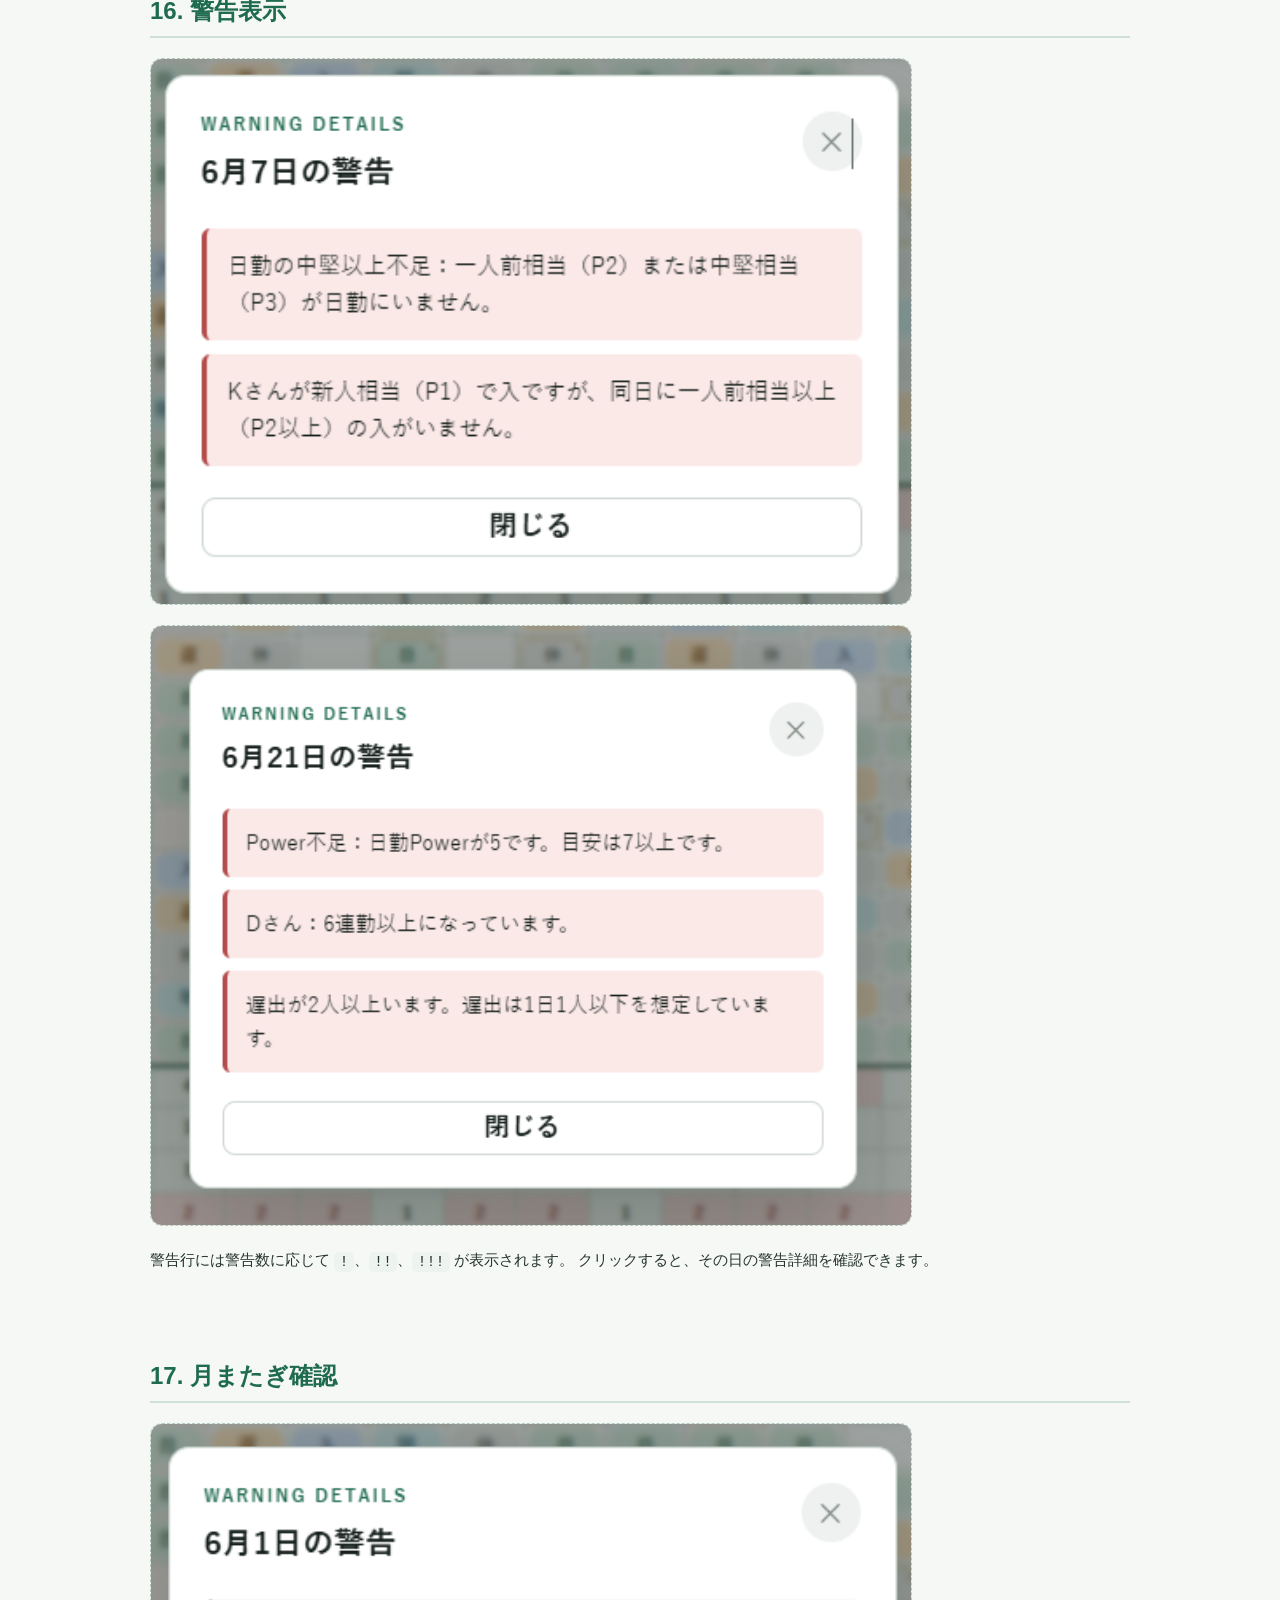
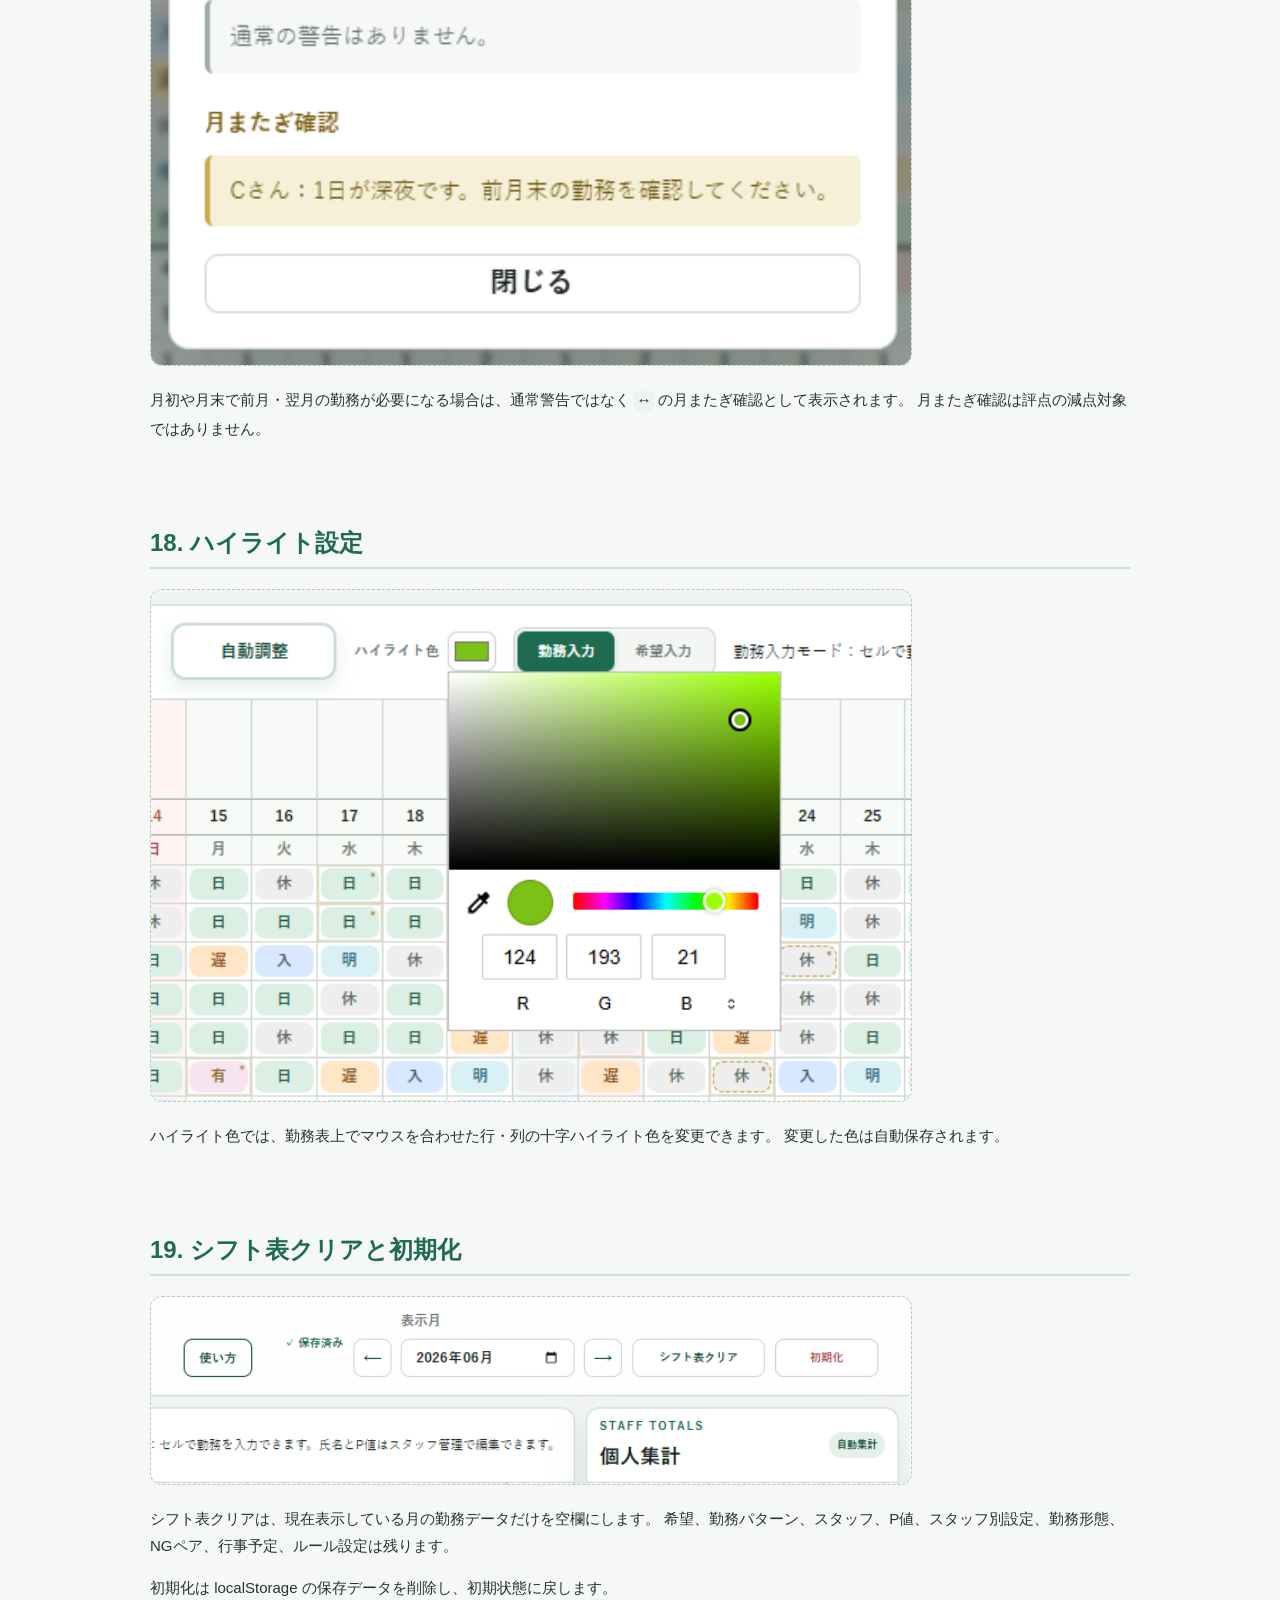
==== commit f56f3e32: "Add files via upload" ====
--- a/docs/manual.html
+++ b/docs/manual.html
@@ -3,7 +3,7 @@
   <head>
     <meta charset="UTF-8" />
     <meta name="viewport" content="width=device-width, initial-scale=1.0" />
-    <title>管理者支援システム Ver0.7.3 取扱説明書</title>
+    <title>Shift Fit - 勤務表作成支援ツール - Ver0.7.3 取扱説明書</title>
     <style>
       :root {
         color: #25342d;
@@ -213,8 +213,8 @@
   <body>
     <main>
       <header>
-        <p>NURSE SHIFT PLANNER</p>
-        <h1>管理者支援システム Ver0.7.3 取扱説明書</h1>
+        <p>勤務表作成支援ツール</p>
+        <h1>Shift Fit - 勤務表作成支援ツール - Ver0.7.3 取扱説明書</h1>
         <p>
           この説明書は、現在のコードで確認できる実装済み機能に基づいて作成しています。
         </p>
@@ -258,7 +258,7 @@
         <h2>2. アプリ概要</h2>
         <img src="images/main-screen.png" alt="勤務表メイン画面" />
         <p>
-          「管理者支援システム Ver0.7.3」は、看護師などの勤務表作成を支援する静的Webアプリです。
+          「Shift Fit - 勤務表作成支援ツール - Ver0.7.3」は、看護師などの勤務表作成を支援する静的Webアプリです。
           勤務を自動で完成させるソフトではなく、勤務記号や登録済みパターンを配置しながら、勤務表のたたき台を作るためのツールです。
         </p>
         <p>
@@ -511,7 +511,7 @@
         <p>
           「印刷前チェック」を押すと、ブラウザの印刷画面を開きます。
           印刷時は業務確認用の白黒レイアウトに切り替わり、操作ボタン、入力モード切替、自動配置・自動調整、CSV出力、設定ブロック、勤務形態設定、スタッフ管理、パターン管理、NGペア管理、使い方リンクなどは非表示になります。
-          残る内容は、勤務予定表タイトル、対象年月、勤務表本体、日別集計、個人集計、作成日、バージョン表記、注意書きです。
+          残る内容は、Shift Fitのタイトル、対象年月、勤務表本体、日別集計、個人集計、作成日、バージョン表記、注意書きです。
         </p>
         <p>
           用紙はA4横向きを基本にしています。
